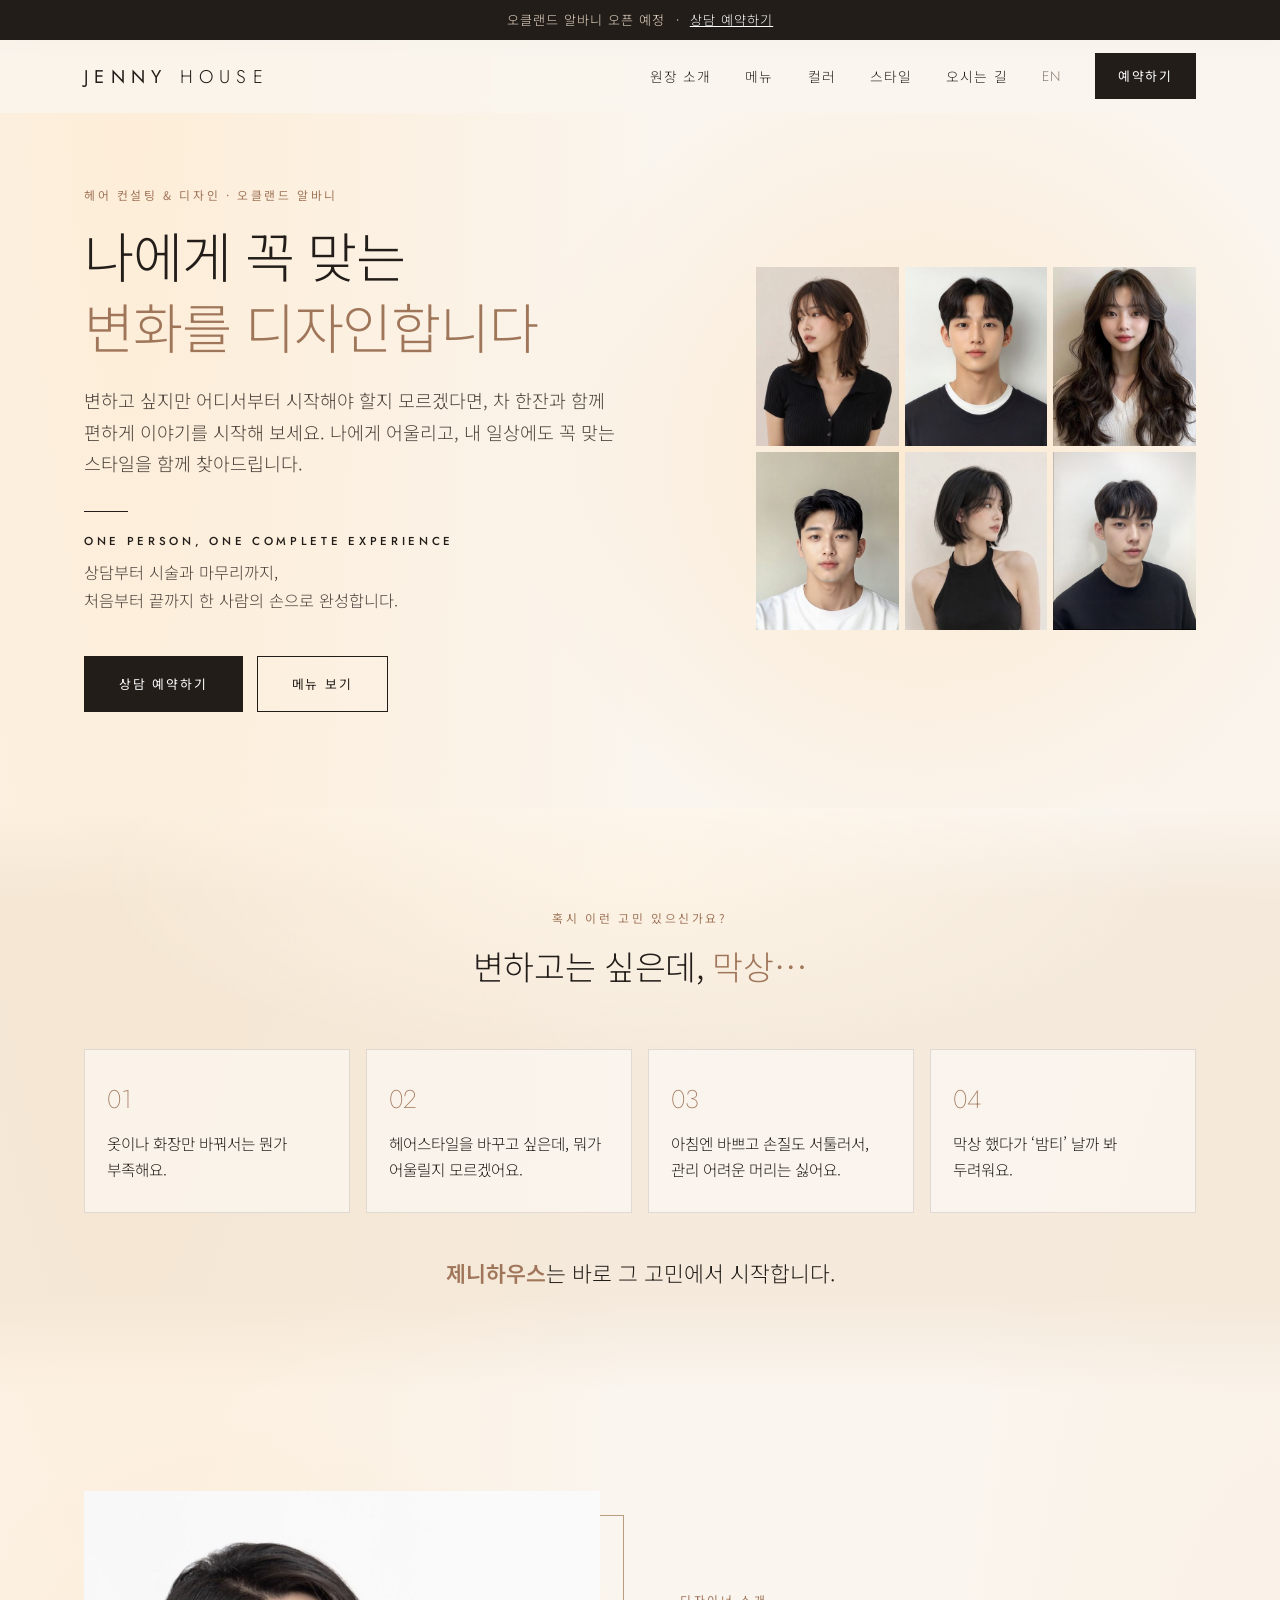
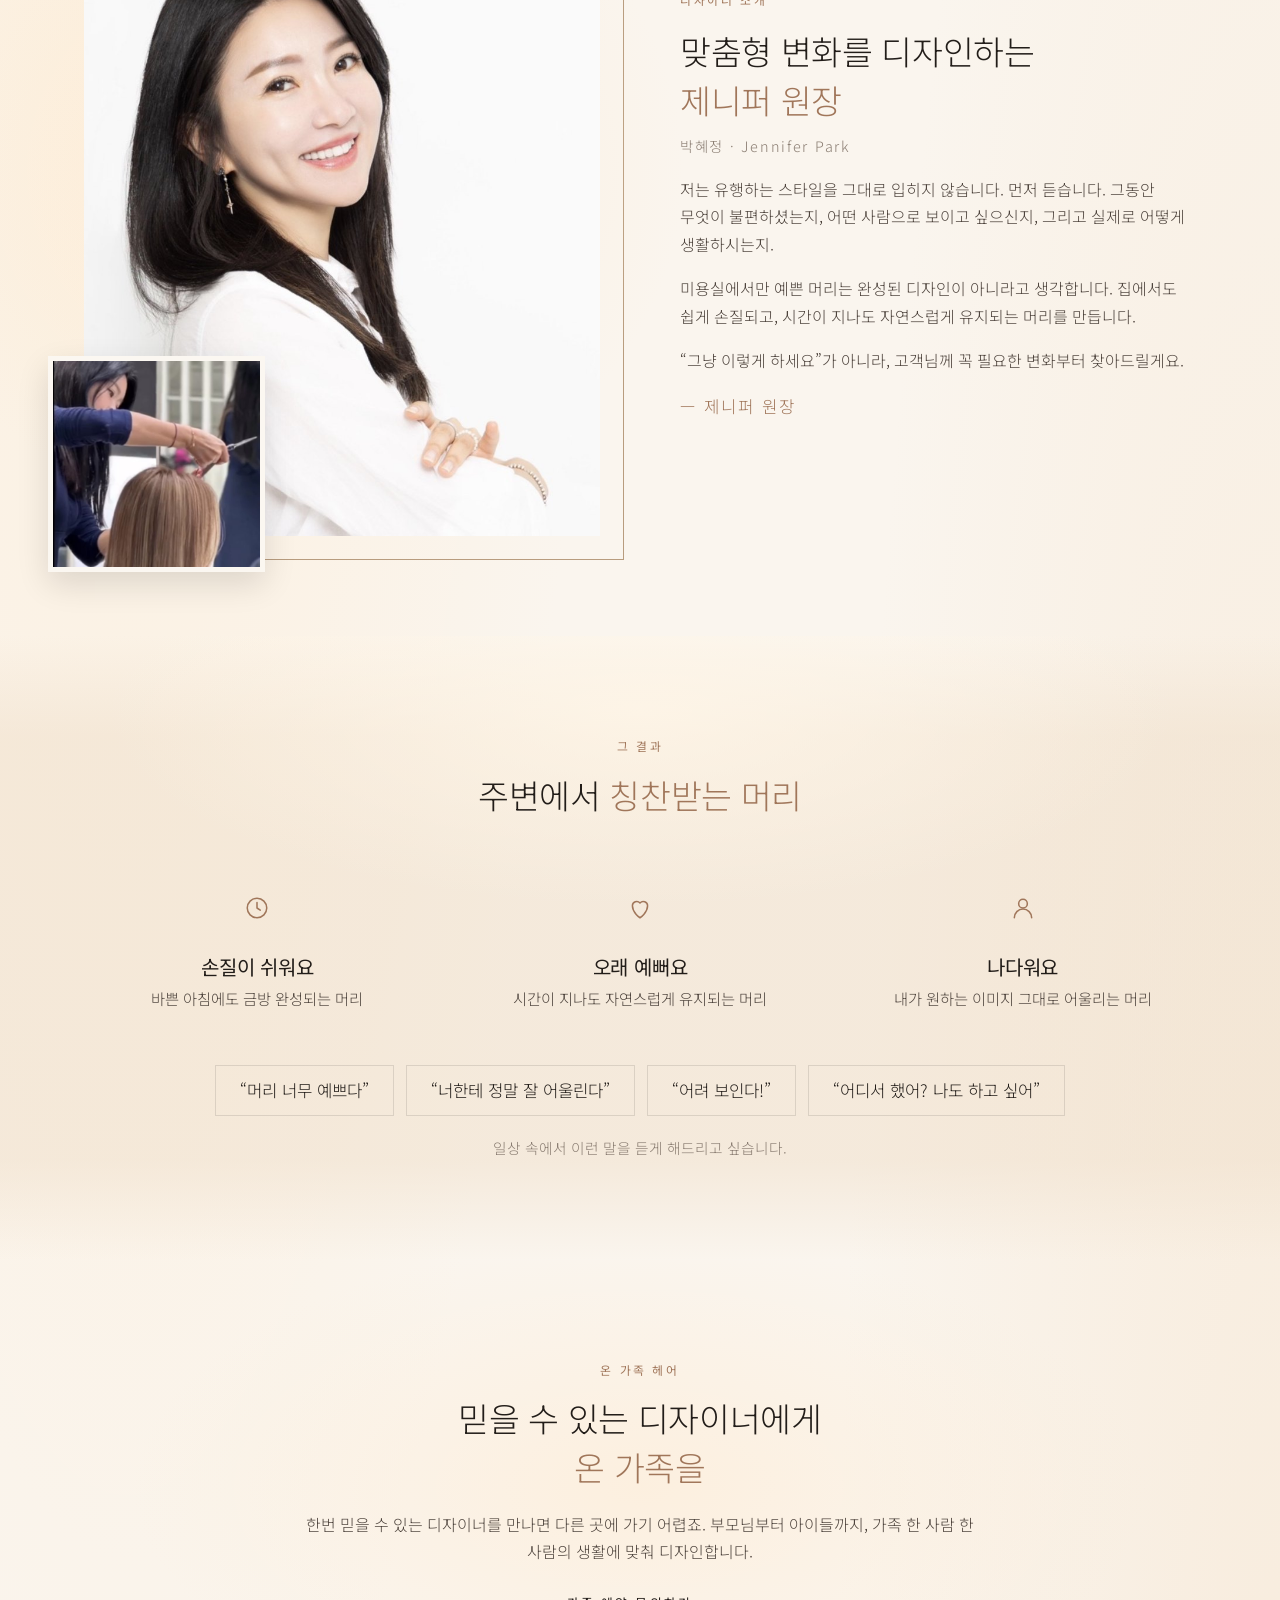
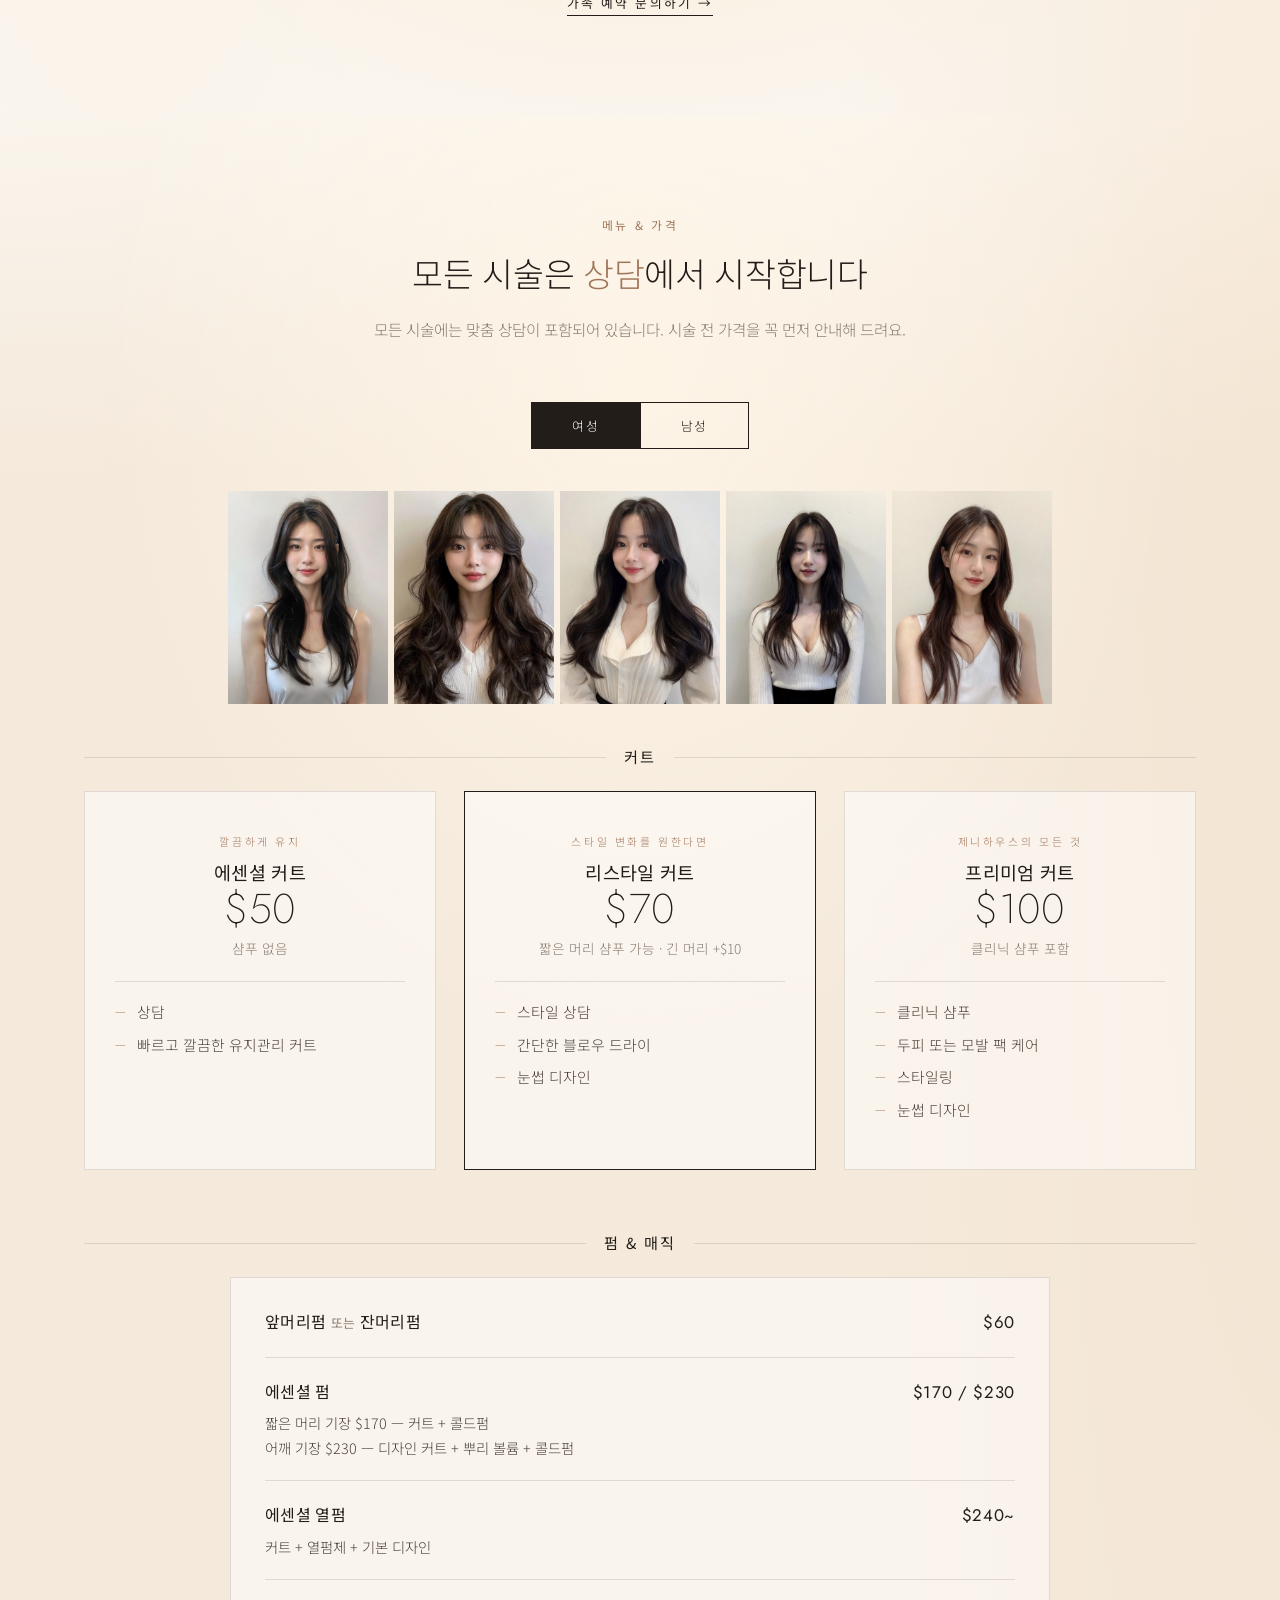
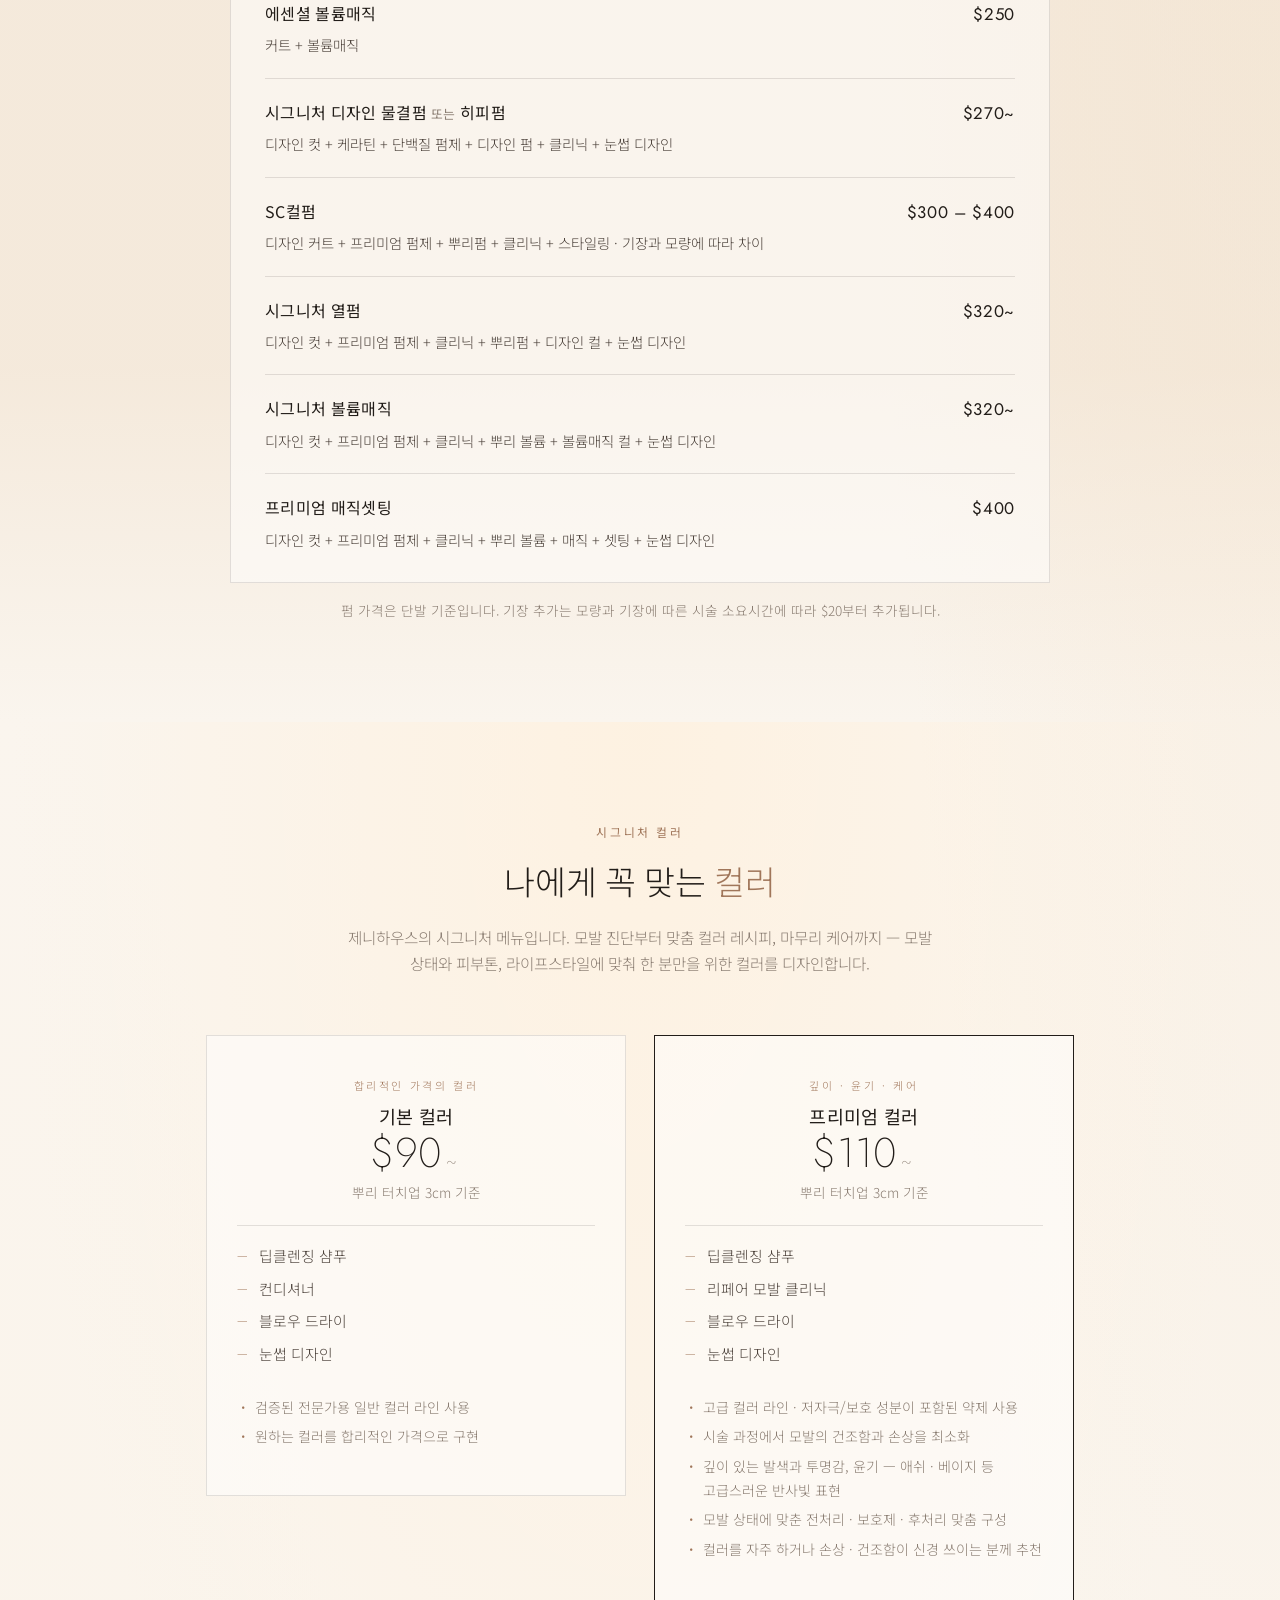
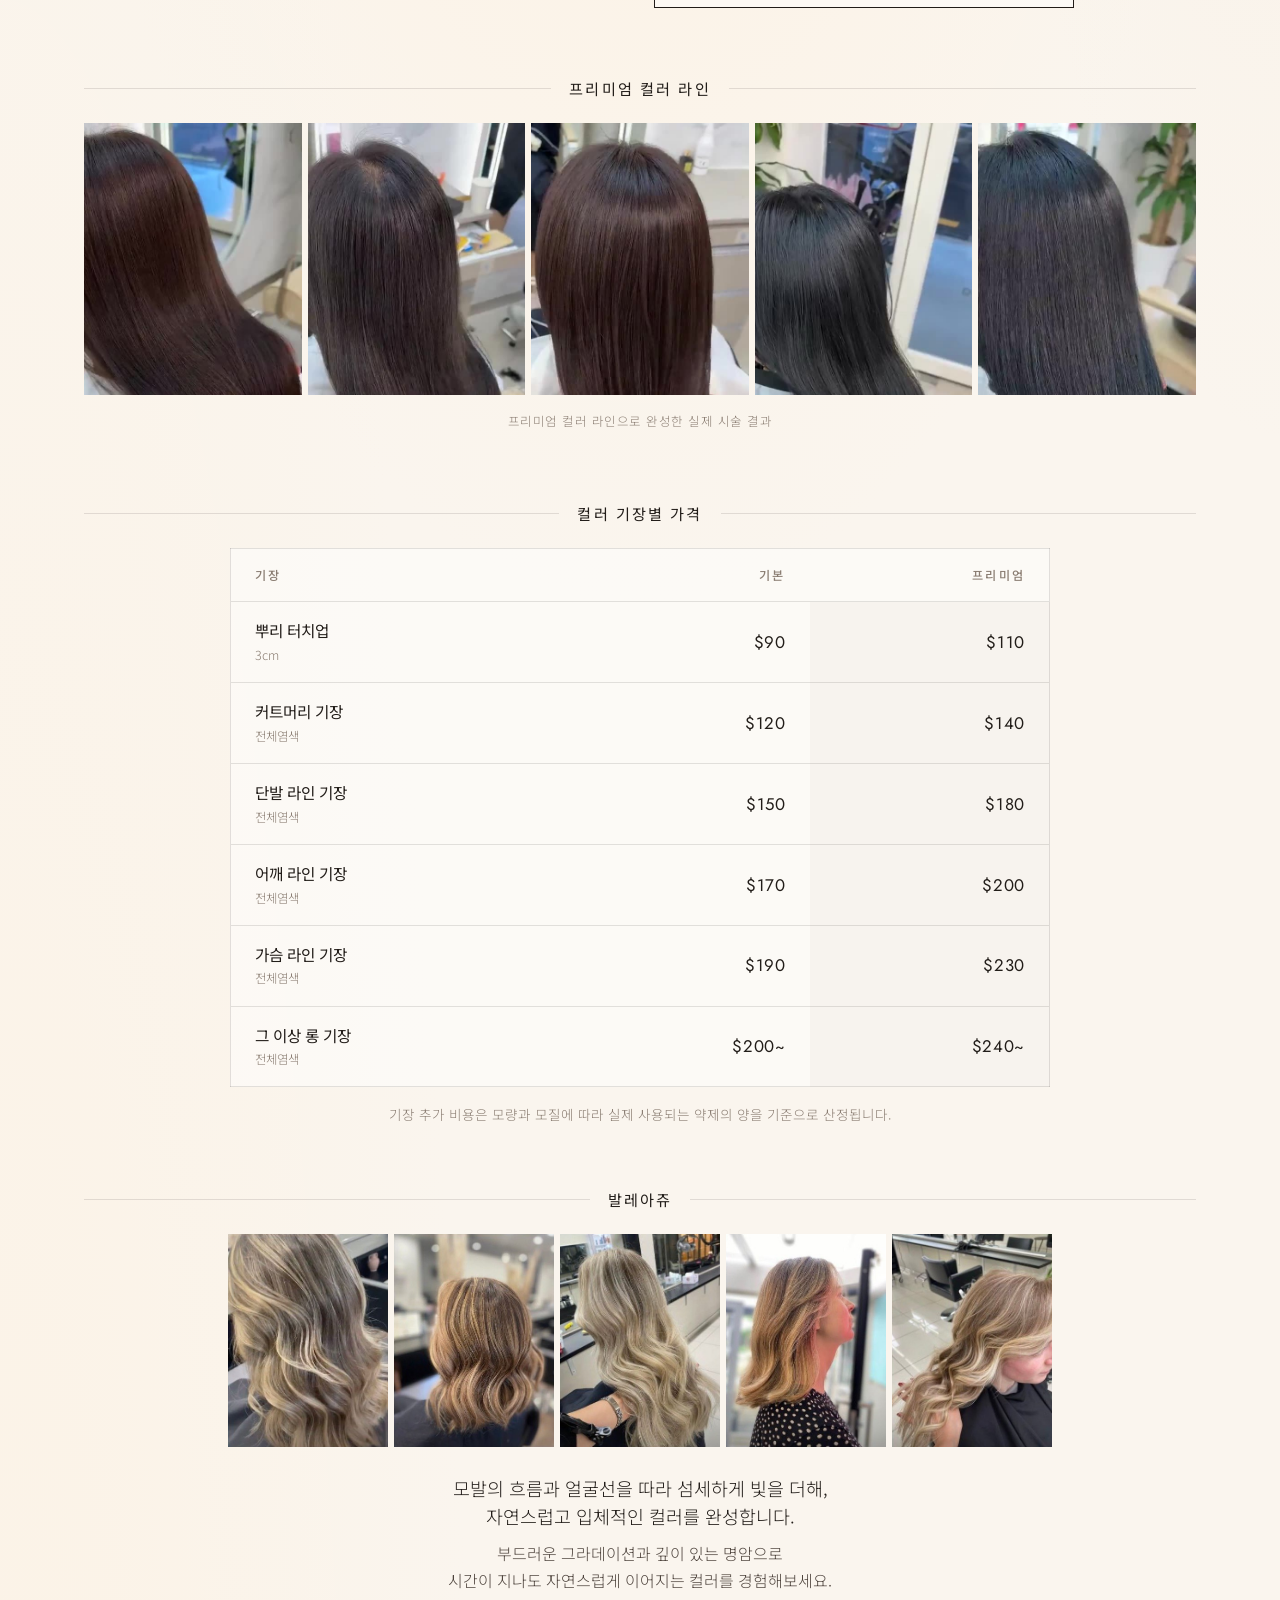
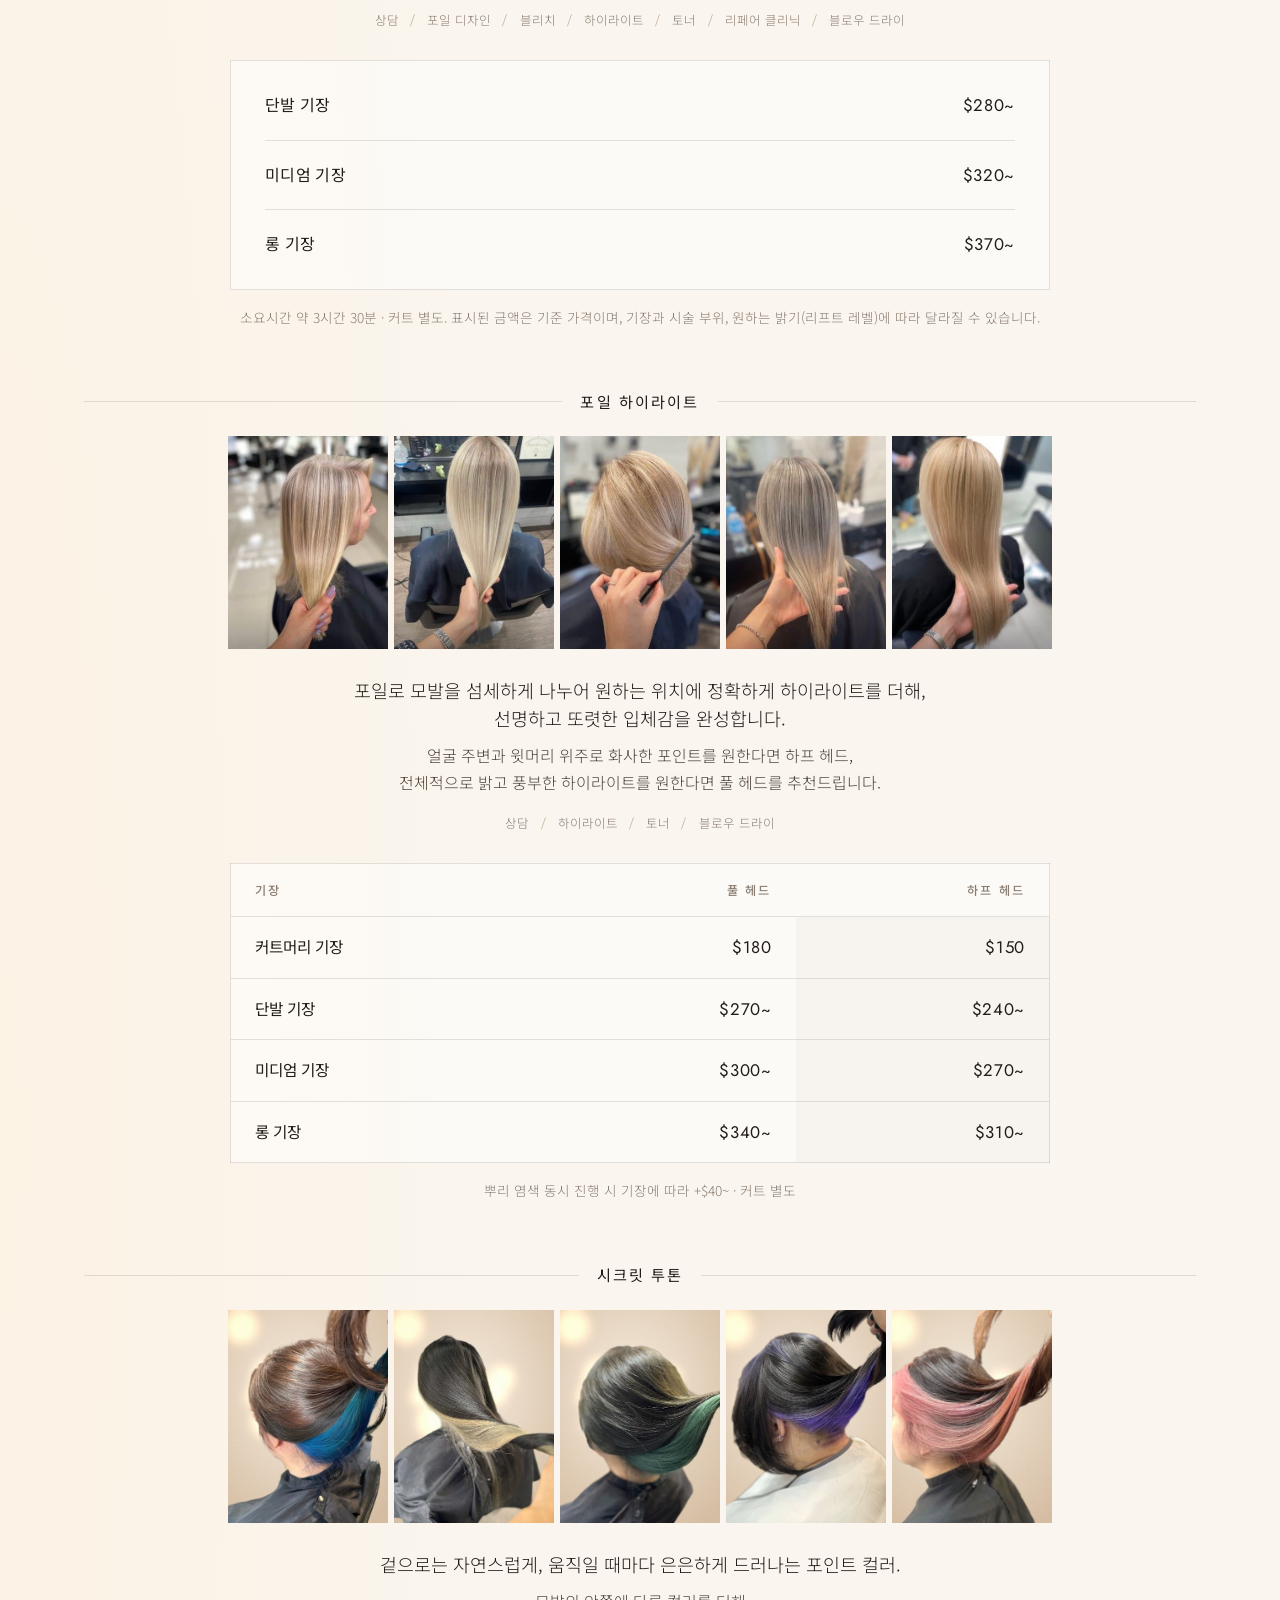
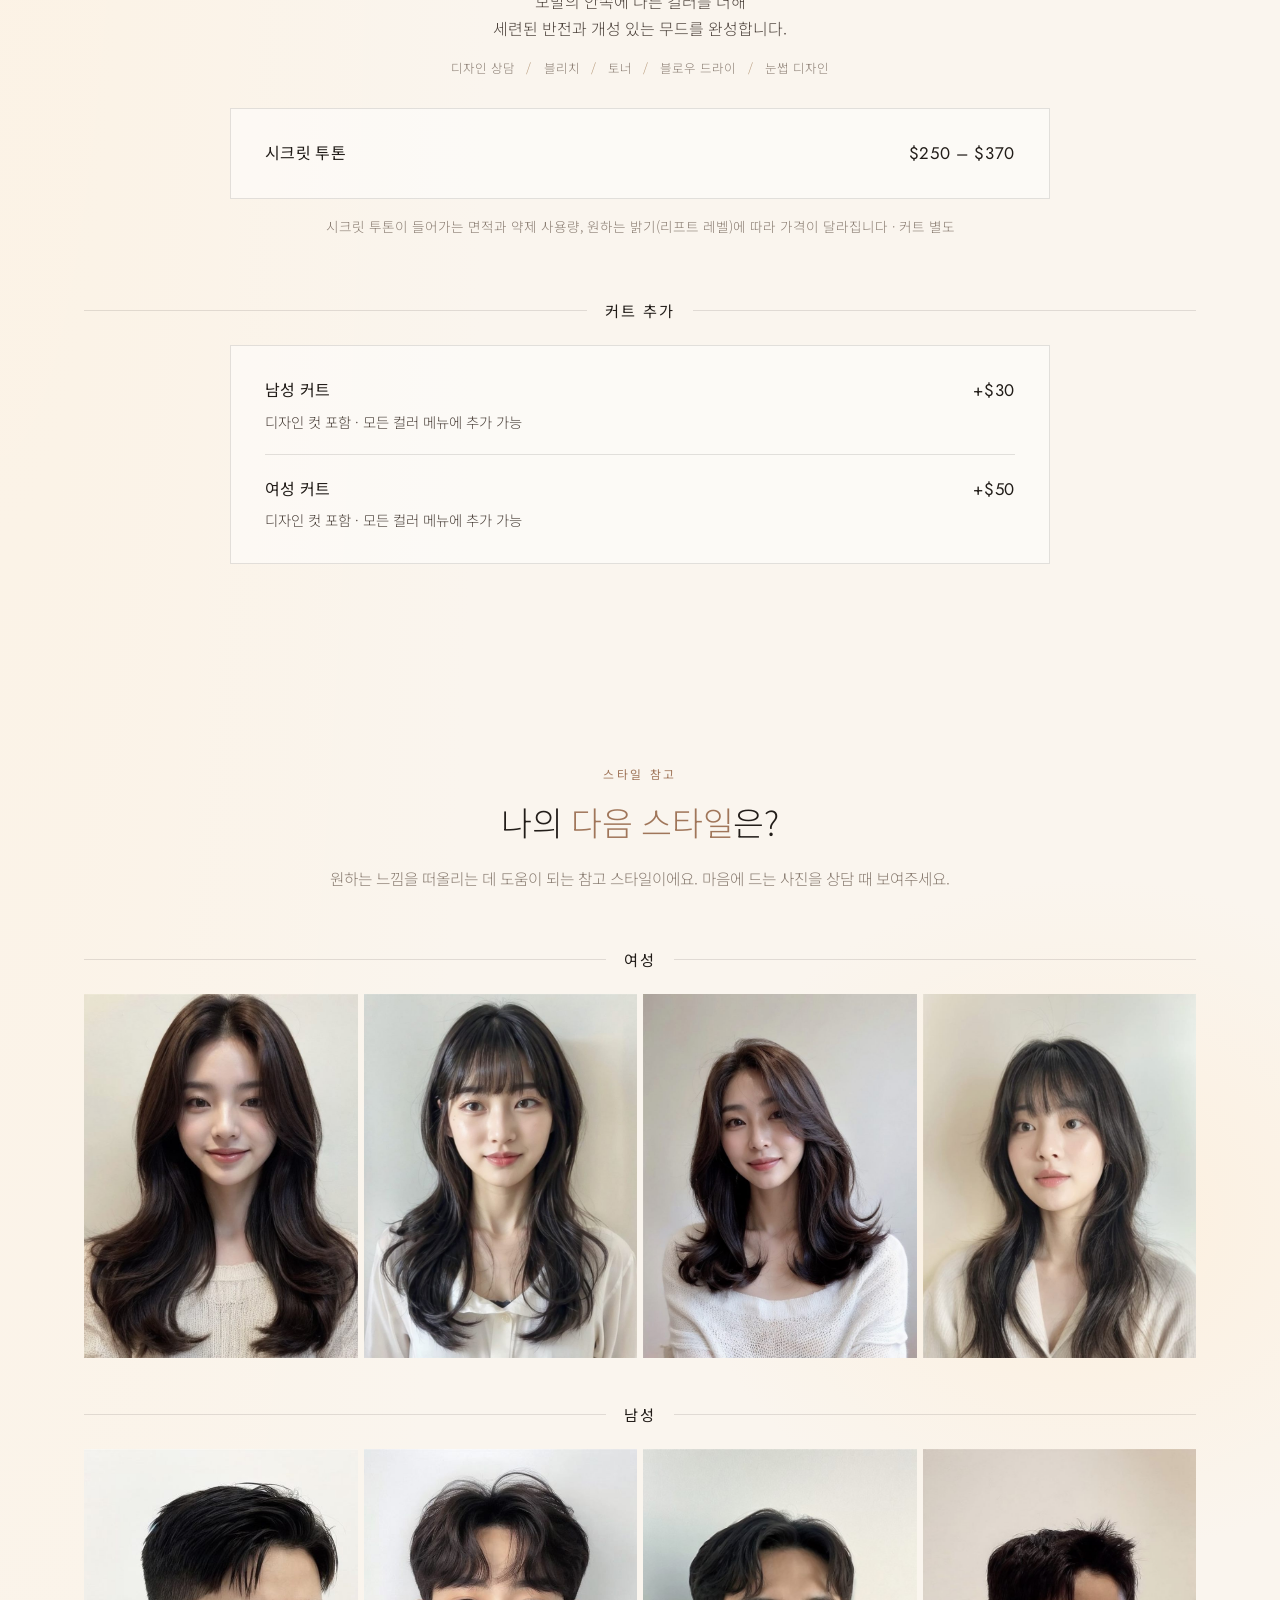
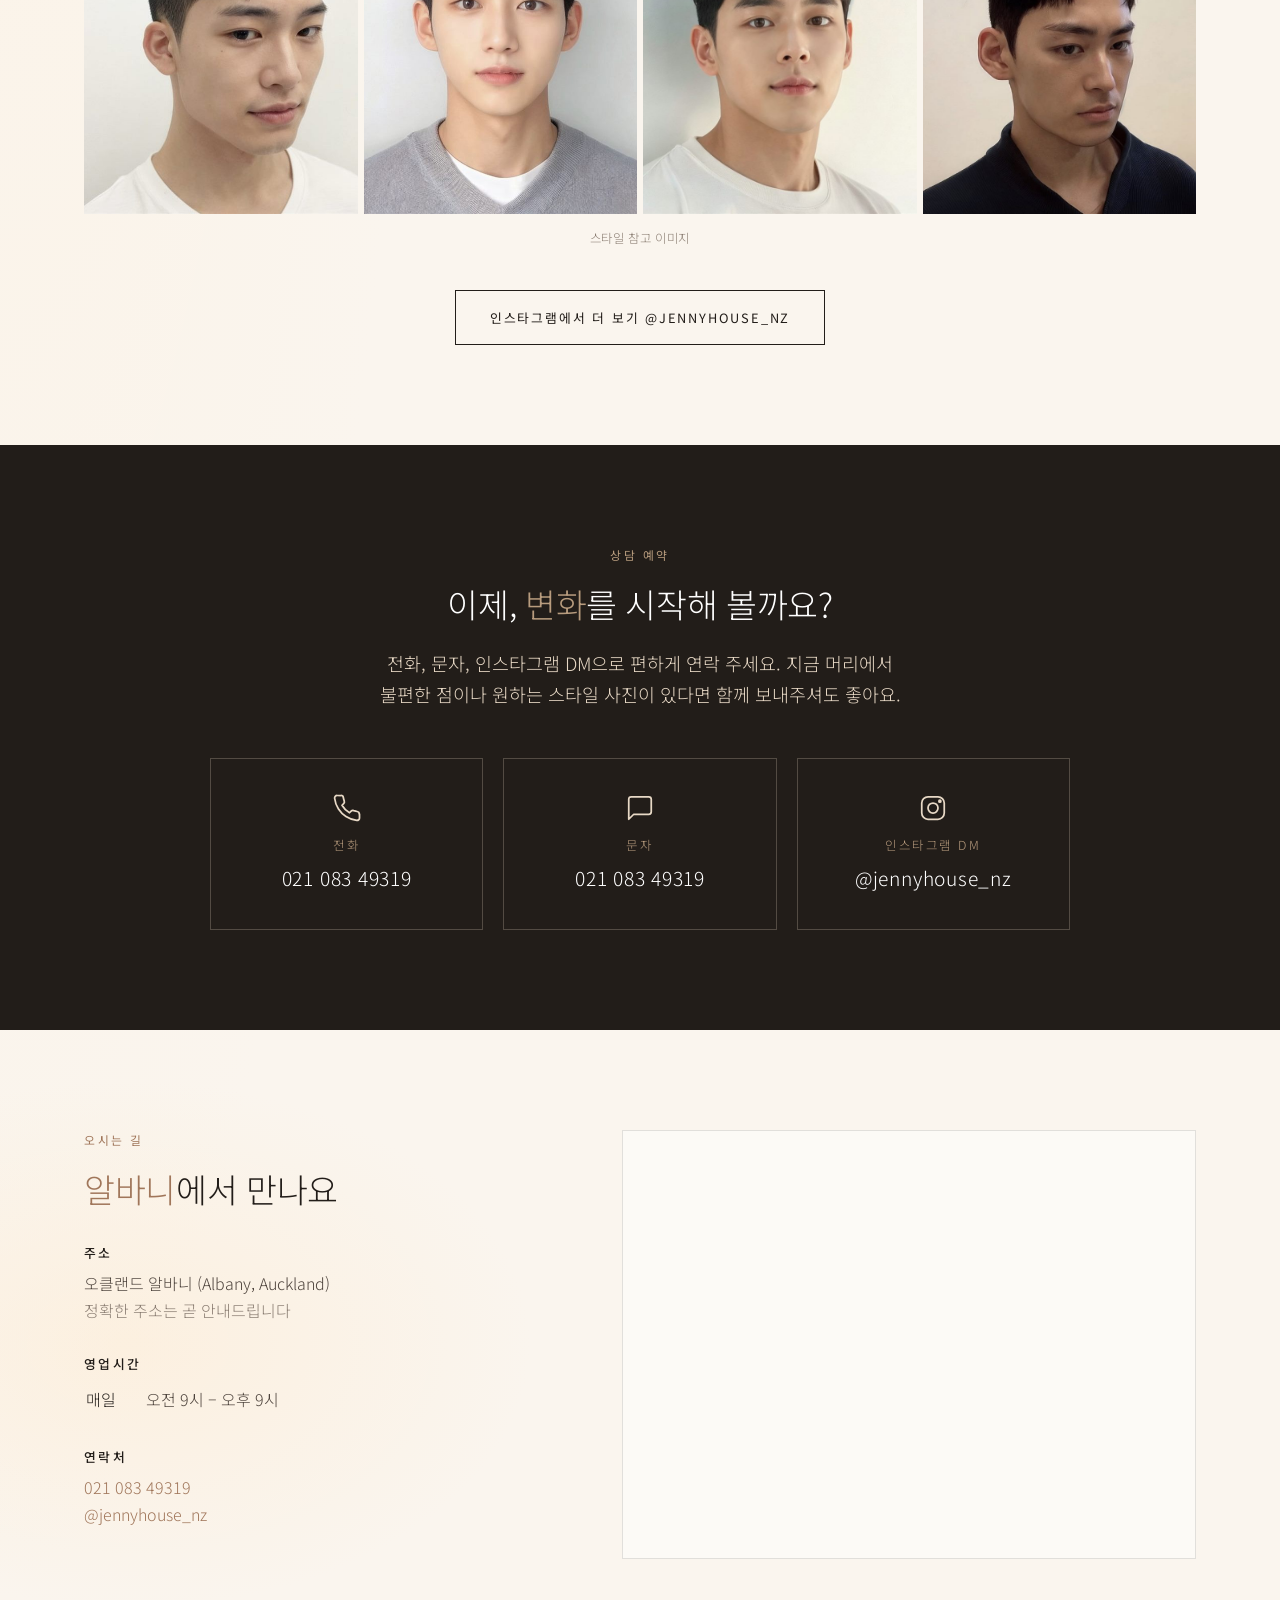
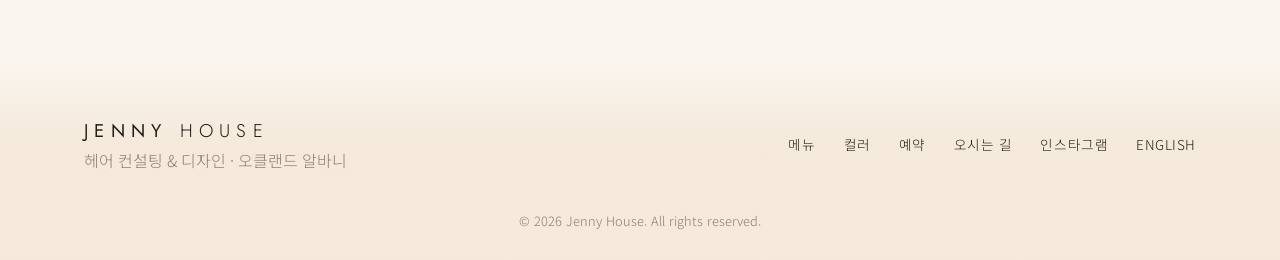
==== ko/index.html @ f88b43f7 "Modern editorial redesign and premium colour line videos - Clean sans-serif type throughout (Jost / " ====
<!DOCTYPE html>
<html lang="ko">
<head>
  <meta charset="UTF-8">
  <meta name="viewport" content="width=device-width, initial-scale=1.0">
  <title>제니하우스 Jenny House | 오클랜드 알바니 헤어 컨설팅 &amp; 디자인</title>
  <meta name="description" content="오클랜드 알바니 제니하우스 — 맞춤형 변화를 디자인하는 제니퍼 원장. 변하고 싶지만 무엇이 어울릴지 모르겠다면, 차 한잔과 함께 상담을 시작해 보세요.">
  <meta property="og:title" content="제니하우스 | 나에게 꼭 맞는 변화를 디자인합니다">
  <meta property="og:description" content="오클랜드 알바니 헤어 컨설팅 & 디자인, 제니퍼 원장">
  <link rel="preconnect" href="https://fonts.googleapis.com">
  <link rel="preconnect" href="https://fonts.gstatic.com" crossorigin>
  <link href="https://fonts.googleapis.com/css2?family=Jost:wght@200;300;400;500&family=Noto+Sans+KR:wght@300;400;500&display=swap" rel="stylesheet">
  <link rel="stylesheet" href="../style.css">
  <link rel="icon" href="data:image/svg+xml,<svg xmlns='http://www.w3.org/2000/svg' viewBox='0 0 100 100'><circle cx='50' cy='50' r='48' fill='%23a67b5b'/><text x='50' y='66' font-size='48' text-anchor='middle' fill='%23fff' font-family='serif'>J</text></svg>">
</head>
<body>

  <!-- 상단 공지 배너 -->
  <div class="announce">
    오클랜드 알바니 오픈 예정 &nbsp;·&nbsp; <a href="#book">상담 예약하기</a>
  </div>

  <!-- 상단 메뉴 -->
  <header class="nav" id="nav">
    <div class="container nav-inner">
      <a href="#top" class="logo">Jenny <span>House</span></a>
      <nav class="menu" id="menu">
        <a href="#jennifer">원장 소개</a>
        <a href="#menu-list">메뉴</a>
        <a href="#color">컬러</a>
        <a href="#gallery">스타일</a>
        <a href="#visit">오시는 길</a>
        <a href="../" class="lang-switch" lang="en">EN</a>
        <a href="#book" class="btn btn-small">예약하기</a>
      </nav>
      <button class="burger" id="burger" aria-label="메뉴 열기"><span></span><span></span><span></span></button>
    </div>
  </header>

  <!-- 메인 화면 -->
  <section class="hero" id="top">
    <div class="container hero-inner">
      <div class="hero-content">
        <p class="eyebrow">헤어 컨설팅 &amp; 디자인 · 오클랜드 알바니</p>
        <h1>나에게 꼭 맞는<br><em>변화를 디자인합니다</em></h1>
        <p class="lead">변하고 싶지만 어디서부터 시작해야 할지 모르겠다면, 차 한잔과 함께 편하게 이야기를 시작해 보세요. 나에게 어울리고, 내 일상에도 꼭 맞는 스타일을 함께 찾아드립니다.</p>
        <div class="hero-promise">
          <p class="hero-promise-title" lang="en">One Person, One Complete Experience</p>
          <p>상담부터 시술과 마무리까지, <br>처음부터 끝까지 한 사람의 손으로 완성합니다.</p>
        </div>
        <div class="hero-actions">
          <a href="#book" class="btn">상담 예약하기</a>
          <a href="#menu-list" class="btn btn-ghost">메뉴 보기</a>
        </div>
      </div>
      <div class="hero-photos">
        <img src="../images/hero-1.jpg" alt="레이어드 중단발">
        <img src="../images/hero-2.jpg" alt="앞머리를 내린 남성 가르마 스타일">
        <img src="../images/hero-3.jpg" alt="시스루뱅 롱 웨이브">
        <img src="../images/hero-4.jpg" alt="쉼표머리 남성 스타일">
        <img src="../images/hero-5.jpg" alt="얼굴선을 살린 단발">
        <img src="../images/hero-6.jpg" alt="남성 댄디컷">
      </div>
    </div>
  </section>

  <!-- 고민 -->
  <section class="pains">
    <div class="container">
      <div class="section-head">
        <p class="eyebrow">혹시 이런 고민 있으신가요?</p>
        <h2>변하고는 싶은데, <em>막상…</em></h2>
      </div>
      <div class="pain-grid">
        <div class="pain reveal"><span class="num">01</span><p>옷이나 화장만 바꿔서는 뭔가 부족해요.</p></div>
        <div class="pain reveal"><span class="num">02</span><p>헤어스타일을 바꾸고 싶은데, 뭐가 어울릴지 모르겠어요.</p></div>
        <div class="pain reveal"><span class="num">03</span><p>아침엔 바쁘고 손질도 서툴러서, 관리 어려운 머리는 싫어요.</p></div>
        <div class="pain reveal"><span class="num">04</span><p>막상 했다가 ‘밤티’ 날까 봐 두려워요.</p></div>
      </div>
      <p class="pain-close reveal"><strong>제니하우스</strong>는 바로 그 고민에서 시작합니다.</p>
    </div>
  </section>

  <!-- 원장 소개 -->
  <section class="about" id="jennifer">
    <div class="container about-grid">
      <div class="about-img reveal">
        <img src="../images/jennifer-profile.jpg" alt="미소 짓는 제니퍼 원장" loading="lazy">
        <img class="about-inset" src="../images/jennifer-cutting.jpg" alt="고객의 머리를 커트하는 제니퍼 원장" loading="lazy">
      </div>
      <div class="about-text reveal">
        <p class="eyebrow">디자이너 소개</p>
        <h2>맞춤형 변화를 디자인하는<br><em>제니퍼 원장</em></h2>
        <p class="name-sub">박혜정 · Jennifer Park</p>
        <p>저는 유행하는 스타일을 그대로 입히지 않습니다. 먼저 듣습니다. 그동안 무엇이 불편하셨는지, 어떤 사람으로 보이고 싶으신지, 그리고 실제로 어떻게 생활하시는지.</p>
        <p>미용실에서만 예쁜 머리는 완성된 디자인이 아니라고 생각합니다. 집에서도 쉽게 손질되고, 시간이 지나도 자연스럽게 유지되는 머리를 만듭니다.</p>
        <p>“그냥 이렇게 하세요”가 아니라, 고객님께 꼭 필요한 변화부터 찾아드릴게요.</p>
        <p class="signature">— 제니퍼 원장</p>
      </div>
    </div>
  </section>

  <!-- 결과: 칭찬받는 머리 -->
  <section class="result">
    <div class="container">
      <div class="section-head">
        <p class="eyebrow">그 결과</p>
        <h2>주변에서 <em>칭찬받는 머리</em></h2>
      </div>
      <div class="pillars">
        <div class="pillar reveal">
          <div class="icon"><svg viewBox="0 0 24 24"><circle cx="12" cy="12" r="9"/><path d="M12 7v5l3 2"/></svg></div>
          <h3>손질이 쉬워요</h3>
          <p>바쁜 아침에도 금방 완성되는 머리</p>
        </div>
        <div class="pillar reveal">
          <div class="icon"><svg viewBox="0 0 24 24"><path d="M12 21s-7-4.5-7-11a4 4 0 0 1 7-2.6A4 4 0 0 1 19 10c0 6.5-7 11-7 11z"/></svg></div>
          <h3>오래 예뻐요</h3>
          <p>시간이 지나도 자연스럽게 유지되는 머리</p>
        </div>
        <div class="pillar reveal">
          <div class="icon"><svg viewBox="0 0 24 24"><circle cx="12" cy="8" r="4"/><path d="M4 21c0-4.4 3.6-8 8-8s8 3.6 8 8"/></svg></div>
          <h3>나다워요</h3>
          <p>내가 원하는 이미지 그대로 어울리는 머리</p>
        </div>
      </div>
      <div class="quotes reveal">
        <span>“머리 너무 예쁘다”</span>
        <span>“너한테 정말 잘 어울린다”</span>
        <span>“어려 보인다!”</span>
        <span>“어디서 했어? 나도 하고 싶어”</span>
      </div>
      <p class="quotes-caption">일상 속에서 이런 말을 듣게 해드리고 싶습니다.</p>
    </div>
  </section>

  <!-- 온 가족 -->
  <section class="family">
    <div class="container family-inner reveal">
      <p class="eyebrow">온 가족 헤어</p>
      <h2>믿을 수 있는 디자이너에게<br><em>온 가족을</em></h2>
      <p>한번 믿을 수 있는 디자이너를 만나면 다른 곳에 가기 어렵죠. 부모님부터 아이들까지, 가족 한 사람 한 사람의 생활에 맞춰 디자인합니다.</p>
      <a href="#book" class="link-arrow">가족 예약 문의하기 →</a>
    </div>
  </section>

  <!-- 메뉴 -->
  <section class="services" id="menu-list">
    <div class="container">
      <div class="section-head">
        <p class="eyebrow">메뉴 &amp; 가격</p>
        <h2>모든 시술은 <em>상담</em>에서 시작합니다</h2>
        <p class="section-sub">모든 시술에는 맞춤 상담이 포함되어 있습니다. 시술 전 가격을 꼭 먼저 안내해 드려요.</p>
      </div>

      <div class="tabs" role="tablist">
        <button class="tab active" role="tab" aria-selected="true" data-tab="women">여성</button>
        <button class="tab" role="tab" aria-selected="false" data-tab="men">남성</button>
      </div>

      <!-- 여성 메뉴 -->
      <div class="tab-panel active" id="panel-women" role="tabpanel">
        <div class="menu-photos">
          <img src="../images/menu-women-1.jpg" alt="얼굴선을 살린 긴 레이어드 스트레이트" loading="lazy">
          <img src="../images/menu-women-2.jpg" alt="시스루뱅 롱 웨이브" loading="lazy">
          <img src="../images/menu-women-3.jpg" alt="얼굴선을 감싸는 롱 C컬" loading="lazy">
          <img src="../images/menu-women-4.jpg" alt="앞머리가 있는 롱 허쉬컷" loading="lazy">
          <img src="../images/menu-women-5.jpg" alt="자연스러운 긴 레이어드 컷" loading="lazy">
        </div>
        <h3 class="menu-group">커트</h3>
        <div class="price-cards three">
          <div class="price-card">
            <p class="card-tag">깔끔하게 유지</p>
            <h3>에센셜 커트</h3>
            <p class="price">$50</p>
            <p class="meta">샴푸 없음</p>
            <ul class="includes">
              <li>상담</li>
              <li>빠르고 깔끔한 유지관리 커트</li>
            </ul>
          </div>
          <div class="price-card featured">
            <p class="card-tag">스타일 변화를 원한다면</p>
            <h3>리스타일 커트</h3>
            <p class="price">$70</p>
            <p class="meta">짧은 머리 샴푸 가능 · 긴 머리 +$10</p>
            <ul class="includes">
              <li>스타일 상담</li>
              <li>간단한 블로우 드라이</li>
              <li>눈썹 디자인</li>
            </ul>
          </div>
          <div class="price-card">
            <p class="card-tag">제니하우스의 모든 것</p>
            <h3>프리미엄 커트</h3>
            <p class="price">$100</p>
            <p class="meta">클리닉 샴푸 포함</p>
            <ul class="includes">
              <li>클리닉 샴푸</li>
              <li>두피 또는 모발 팩 케어</li>
              <li>스타일링</li>
              <li>눈썹 디자인</li>
            </ul>
          </div>
        </div>

        <h3 class="menu-group">펌 &amp; 매직</h3>
        <ul class="menu-list">
          <li>
            <div class="ml-head"><span class="ml-name">앞머리펌 <small>또는</small> 잔머리펌</span><span class="ml-price">$60</span></div>
          </li>
          <li>
            <div class="ml-head"><span class="ml-name">에센셜 펌</span><span class="ml-price">$170 / $230</span></div>
            <p class="ml-desc">짧은 머리 기장 $170 — 커트 + 콜드펌<br>어깨 기장 $230 — 디자인 커트 + 뿌리 볼륨 + 콜드펌</p>
          </li>
          <li>
            <div class="ml-head"><span class="ml-name">에센셜 열펌</span><span class="ml-price">$240~</span></div>
            <p class="ml-desc">커트 + 열펌제 + 기본 디자인</p>
          </li>
          <li>
            <div class="ml-head"><span class="ml-name">에센셜 볼륨매직</span><span class="ml-price">$250</span></div>
            <p class="ml-desc">커트 + 볼륨매직</p>
          </li>
          <li>
            <div class="ml-head"><span class="ml-name">시그니처 디자인 물결펌 <small>또는</small> 히피펌</span><span class="ml-price">$270~</span></div>
            <p class="ml-desc">디자인 컷 + 케라틴 + 단백질 펌제 + 디자인 펌 + 클리닉 + 눈썹 디자인</p>
          </li>
          <li>
            <div class="ml-head"><span class="ml-name">SC컬펌</span><span class="ml-price">$300 – $400</span></div>
            <p class="ml-desc">디자인 커트 + 프리미엄 펌제 + 뿌리펌 + 클리닉 + 스타일링 · 기장과 모량에 따라 차이</p>
          </li>
          <li>
            <div class="ml-head"><span class="ml-name">시그니처 열펌</span><span class="ml-price">$320~</span></div>
            <p class="ml-desc">디자인 컷 + 프리미엄 펌제 + 클리닉 + 뿌리펌 + 디자인 컬 + 눈썹 디자인</p>
          </li>
          <li>
            <div class="ml-head"><span class="ml-name">시그니처 볼륨매직</span><span class="ml-price">$320~</span></div>
            <p class="ml-desc">디자인 컷 + 프리미엄 펌제 + 클리닉 + 뿌리 볼륨 + 볼륨매직 컬 + 눈썹 디자인</p>
          </li>
          <li>
            <div class="ml-head"><span class="ml-name">프리미엄 매직셋팅</span><span class="ml-price">$400</span></div>
            <p class="ml-desc">디자인 컷 + 프리미엄 펌제 + 클리닉 + 뿌리 볼륨 + 매직 + 셋팅 + 눈썹 디자인</p>
          </li>
        </ul>
        <p class="menu-note">펌 가격은 단발 기준입니다. 기장 추가는 모량과 기장에 따른 시술 소요시간에 따라 $20부터 추가됩니다.</p>
      </div>

      <!-- 남성 메뉴 -->
      <div class="tab-panel" id="panel-men" role="tabpanel" hidden>
        <div class="menu-photos">
          <img src="../images/menu-men-1.jpg" alt="앞머리를 내린 남성 댄디컷" loading="lazy">
          <img src="../images/menu-men-2.jpg" alt="짧게 정리한 남성 투블럭 크롭" loading="lazy">
          <img src="../images/menu-men-3.jpg" alt="가르마를 살린 남성 쉼표머리" loading="lazy">
          <img src="../images/menu-men-4.jpg" alt="자연스러운 남성 가르마펌" loading="lazy">
          <img src="../images/menu-men-5.jpg" alt="볼륨을 살린 남성 포마드 스타일" loading="lazy">
        </div>
        <h3 class="menu-group">커트</h3>
        <div class="price-cards three">
          <div class="price-card">
            <p class="card-tag">빠르고 깔끔하게</p>
            <h3>에센셜 커트</h3>
            <p class="price">$40</p>
            <p class="meta">20분 · 샴푸 없음</p>
            <ul class="includes">
              <li>간단한 상담</li>
              <li>기존 스타일 유지 및 길이 정리</li>
              <li>빠르고 깔끔한 유지관리 커트</li>
            </ul>
          </div>
          <div class="price-card featured">
            <p class="card-tag">나에게 맞춘 디자인</p>
            <h3>시그니처 디자인 커트</h3>
            <p class="price">$50</p>
            <p class="meta">30분 · 샴푸 포함</p>
            <ul class="includes">
              <li>스타일 상담</li>
              <li>얼굴형·모질에 맞춘 디자인</li>
              <li>커트 후 샴푸</li>
              <li>눈썹 디자인</li>
              <li>기존 스타일 유지부터 가벼운 스타일 변화까지</li>
            </ul>
          </div>
          <div class="price-card">
            <p class="card-tag">풀 서비스</p>
            <h3>프리미엄 커트</h3>
            <p class="price">$85</p>
            <p class="meta">60분 · 풀 서비스</p>
            <ul class="includes">
              <li>디테일한 스타일 상담</li>
              <li>샴푸 · 맞춤 디자인 커트</li>
              <li>두피 케어 — 스케일링 팩 + 마사지 + 토닉</li>
              <li>스타일링 · 눈썹 디자인</li>
              <li>홈케어 및 손질 방법 안내</li>
            </ul>
          </div>
        </div>

        <h3 class="menu-group">펌 &amp; 다운펌</h3>
        <ul class="menu-list">
          <li>
            <div class="ml-head"><span class="ml-name">사이드 다운펌 + 커트</span><span class="ml-price">$80</span></div>
            <p class="ml-desc">50분 · 사이드 볼륨과 뜨는 부분을 자연스럽게 눌러 깔끔하게 정돈합니다. 옆머리가 유난히 뜨시는 분께 추천.</p>
          </li>
          <li>
            <div class="ml-head"><span class="ml-name">사이드 &amp; 백 다운펌 + 커트</span><span class="ml-price">$100</span></div>
            <p class="ml-desc">60분 · 사이드와 백의 뜨는 부분을 함께 정리해 더욱 깔끔한 실루엣을 만듭니다. 전체적으로 모발이 많이 뜨시는 분께 추천.</p>
            <span class="badge">아침마다 샴푸하고 드라이 3분 컷!</span>
          </li>
          <li>
            <div class="ml-head"><span class="ml-name">시그니처 스타일 커트 + 다운펌</span><span class="ml-price">$120</span></div>
            <p class="ml-desc">75분 · 스타일에 맞는 디자인 커트와 다운펌으로 전체 실루엣을 완성합니다. 모발이 두껍고 전체적으로 많이 뜨시는 분께 추천.</p>
            <span class="badge">아침마다 샴푸하고 드라이 3분 컷!</span>
          </li>
          <li>
            <div class="ml-head"><span class="ml-name">리프펌</span><span class="ml-price">$140</span></div>
            <p class="ml-desc">100분 · 뿌리 볼륨은 살리고 뜨는 부분은 자연스럽게 눕혀, 자연스러운 흐름과 가벼운 볼륨을 만듭니다.</p>
          </li>
          <li>
            <div class="ml-head"><span class="ml-name">디자인펌</span><span class="ml-price">$140</span></div>
            <p class="ml-desc">120분 · 얼굴형과 모질, 원하는 이미지에 맞춰 컬과 자연스러운 볼륨을 디자인하는 맞춤 펌.</p>
          </li>
          <li>
            <div class="ml-head"><span class="ml-name">히피펌</span><span class="ml-price">$160</span></div>
            <p class="ml-desc">120분 · 풍성한 컬과 자유로운 텍스처를 살린 히피펌.</p>
          </li>
          <li>
            <div class="ml-head"><span class="ml-name">볼륨매직</span><span class="ml-price">$200</span></div>
            <p class="ml-desc">부스스함과 곱슬을 자연스럽게 정돈하면서 볼륨과 부드러운 흐름, 윤기를 살려 매일 손질하기 편한 스타일로 완성합니다. 커트 추가 시 +$40.</p>
          </li>
        </ul>
      </div>
    </div>
  </section>

  <!-- 시그니처 컬러 메뉴 -->
  <section class="color" id="color">
    <div class="container">
      <div class="section-head">
        <p class="eyebrow">시그니처 컬러</p>
        <h2>나에게 꼭 맞는 <em>컬러</em></h2>
        <p class="section-sub">제니하우스의 시그니처 메뉴입니다. 모발 진단부터 맞춤 컬러 레시피, 마무리 케어까지 — 모발 상태와 피부톤, 라이프스타일에 맞춰 한 분만을 위한 컬러를 디자인합니다.</p>
      </div>

      <div class="price-cards color-cards">
        <div class="price-card">
          <p class="card-tag">합리적인 가격의 컬러</p>
          <h3>기본 컬러</h3>
          <p class="price">$90<small>~</small></p>
          <p class="meta">뿌리 터치업 3cm 기준</p>
          <ul class="includes">
            <li>딥클렌징 샴푸</li>
            <li>컨디셔너</li>
            <li>블로우 드라이</li>
            <li>눈썹 디자인</li>
          </ul>
          <ul class="color-points">
            <li>검증된 전문가용 일반 컬러 라인 사용</li>
            <li>원하는 컬러를 합리적인 가격으로 구현</li>
          </ul>
        </div>
        <div class="price-card featured">
          <p class="card-tag">깊이 · 윤기 · 케어</p>
          <h3>프리미엄 컬러</h3>
          <p class="price">$110<small>~</small></p>
          <p class="meta">뿌리 터치업 3cm 기준</p>
          <ul class="includes">
            <li>딥클렌징 샴푸</li>
            <li>리페어 모발 클리닉</li>
            <li>블로우 드라이</li>
            <li>눈썹 디자인</li>
          </ul>
          <ul class="color-points">
            <li>고급 컬러 라인 · 저자극/보호 성분이 포함된 약제 사용</li>
            <li>시술 과정에서 모발의 건조함과 손상을 최소화</li>
            <li>깊이 있는 발색과 투명감, 윤기 — 애쉬 · 베이지 등 고급스러운 반사빛 표현</li>
            <li>모발 상태에 맞춘 전처리 · 보호제 · 후처리 맞춤 구성</li>
            <li>컬러를 자주 하거나 손상 · 건조함이 신경 쓰이는 분께 추천</li>
          </ul>
        </div>
      </div>

      <h3 class="menu-group">프리미엄 컬러 라인</h3>
      <div class="video-strip">
        <video src="../videos/premium-1.mp4" poster="../videos/premium-1.jpg" muted loop playsinline preload="none" aria-label="프리미엄 컬러 시술 결과 영상 1"></video>
        <video src="../videos/premium-2.mp4" poster="../videos/premium-2.jpg" muted loop playsinline preload="none" aria-label="프리미엄 컬러 시술 결과 영상 2"></video>
        <video src="../videos/premium-3.mp4" poster="../videos/premium-3.jpg" muted loop playsinline preload="none" aria-label="프리미엄 컬러 시술 결과 영상 3"></video>
        <video src="../videos/premium-4.mp4" poster="../videos/premium-4.jpg" muted loop playsinline preload="none" aria-label="프리미엄 컬러 시술 결과 영상 4"></video>
        <video src="../videos/premium-5.mp4" poster="../videos/premium-5.jpg" muted loop playsinline preload="none" aria-label="프리미엄 컬러 시술 결과 영상 5"></video>
      </div>
      <p class="video-caption">프리미엄 컬러 라인으로 완성한 실제 시술 결과</p>

      <h3 class="menu-group">컬러 기장별 가격</h3>
      <table class="color-table">
        <thead>
          <tr><th scope="col">기장</th><th scope="col">기본</th><th scope="col">프리미엄</th></tr>
        </thead>
        <tbody>
          <tr><th scope="row">뿌리 터치업 <small>3cm</small></th><td>$90</td><td>$110</td></tr>
          <tr><th scope="row">커트머리 기장 <small>전체염색</small></th><td>$120</td><td>$140</td></tr>
          <tr><th scope="row">단발 라인 기장 <small>전체염색</small></th><td>$150</td><td>$180</td></tr>
          <tr><th scope="row">어깨 라인 기장 <small>전체염색</small></th><td>$170</td><td>$200</td></tr>
          <tr><th scope="row">가슴 라인 기장 <small>전체염색</small></th><td>$190</td><td>$230</td></tr>
          <tr><th scope="row">그 이상 롱 기장 <small>전체염색</small></th><td>$200~</td><td>$240~</td></tr>
        </tbody>
      </table>
      <p class="menu-note">기장 추가 비용은 모량과 모질에 따라 실제 사용되는 약제의 양을 기준으로 산정됩니다.</p>

      <h3 class="menu-group">발레아쥬</h3>
      <div class="menu-photos">
        <img src="../images/balayage-1.jpg" alt="웨이브에 더한 애쉬 블론드 발레아쥬" loading="lazy">
        <img src="../images/balayage-2.jpg" alt="웨이브 단발의 카라멜 발레아쥬" loading="lazy">
        <img src="../images/balayage-3.jpg" alt="롱 웨이브 블론드 발레아쥬" loading="lazy">
        <img src="../images/balayage-4.jpg" alt="어깨 기장의 골드 발레아쥬" loading="lazy">
        <img src="../images/balayage-5.jpg" alt="얼굴선을 살린 베이지 발레아쥬" loading="lazy">
      </div>
      <div class="color-intro">
        <p class="color-lead">모발의 흐름과 얼굴선을 따라 섬세하게 빛을 더해,<br>자연스럽고 입체적인 컬러를 완성합니다.</p>
        <p>부드러운 그라데이션과 깊이 있는 명암으로<br>시간이 지나도 자연스럽게 이어지는 컬러를 경험해보세요.</p>
        <ul class="chips">
          <li>상담</li><li>포일 디자인</li><li>블리치</li><li>하이라이트</li><li>토너</li><li>리페어 클리닉</li><li>블로우 드라이</li>
        </ul>
      </div>
      <ul class="menu-list">
        <li>
          <div class="ml-head"><span class="ml-name">단발 기장</span><span class="ml-price">$280~</span></div>
        </li>
        <li>
          <div class="ml-head"><span class="ml-name">미디엄 기장</span><span class="ml-price">$320~</span></div>
        </li>
        <li>
          <div class="ml-head"><span class="ml-name">롱 기장</span><span class="ml-price">$370~</span></div>
        </li>
      </ul>
      <p class="menu-note">소요시간 약 3시간 30분 · 커트 별도. 표시된 금액은 기준 가격이며, 기장과 시술 부위, 원하는 밝기(리프트 레벨)에 따라 달라질 수 있습니다.</p>

      <h3 class="menu-group">포일 하이라이트</h3>
      <div class="menu-photos">
        <img src="../images/foils-1.jpg" alt="얼굴 주변을 밝힌 포일 하이라이트" loading="lazy">
        <img src="../images/foils-2.jpg" alt="롱 기장 플래티넘 풀 헤드 포일" loading="lazy">
        <img src="../images/foils-3.jpg" alt="단발에 더한 섬세한 블론드 포일 하이라이트" loading="lazy">
        <img src="../images/foils-4.jpg" alt="애쉬 블론드 포일 하이라이트" loading="lazy">
        <img src="../images/foils-5.jpg" alt="골드 블론드 풀 헤드 포일" loading="lazy">
      </div>
      <div class="color-intro">
        <p class="color-lead">포일로 모발을 섬세하게 나누어 원하는 위치에 정확하게 하이라이트를 더해,<br>선명하고 또렷한 입체감을 완성합니다.</p>
        <p>얼굴 주변과 윗머리 위주로 화사한 포인트를 원한다면 하프 헤드,<br>전체적으로 밝고 풍부한 하이라이트를 원한다면 풀 헤드를 추천드립니다.</p>
        <ul class="chips">
          <li>상담</li><li>하이라이트</li><li>토너</li><li>블로우 드라이</li>
        </ul>
      </div>
      <table class="color-table">
        <thead>
          <tr><th scope="col">기장</th><th scope="col">풀 헤드</th><th scope="col">하프 헤드</th></tr>
        </thead>
        <tbody>
          <tr><th scope="row">커트머리 기장</th><td>$180</td><td>$150</td></tr>
          <tr><th scope="row">단발 기장</th><td>$270~</td><td>$240~</td></tr>
          <tr><th scope="row">미디엄 기장</th><td>$300~</td><td>$270~</td></tr>
          <tr><th scope="row">롱 기장</th><td>$340~</td><td>$310~</td></tr>
        </tbody>
      </table>
      <p class="menu-note">뿌리 염색 동시 진행 시 기장에 따라 +$40~ · 커트 별도</p>

      <h3 class="menu-group">시크릿 투톤</h3>
      <div class="menu-photos">
        <img src="../images/two-tone-1.jpg" alt="브라운 모발 안쪽의 오션 블루 시크릿 투톤" loading="lazy">
        <img src="../images/two-tone-2.jpg" alt="어두운 모발 안쪽의 애쉬 블론드 시크릿 투톤" loading="lazy">
        <img src="../images/two-tone-3.jpg" alt="에메랄드 그린 시크릿 투톤" loading="lazy">
        <img src="../images/two-tone-4.jpg" alt="단발에 더한 바이올렛 시크릿 투톤" loading="lazy">
        <img src="../images/two-tone-5.jpg" alt="로즈 핑크 시크릿 투톤" loading="lazy">
      </div>
      <div class="color-intro">
        <p class="color-lead">겉으로는 자연스럽게, 움직일 때마다 은은하게 드러나는 포인트 컬러.</p>
        <p>모발의 안쪽에 다른 컬러를 더해<br>세련된 반전과 개성 있는 무드를 완성합니다.</p>
        <ul class="chips">
          <li>디자인 상담</li><li>블리치</li><li>토너</li><li>블로우 드라이</li><li>눈썹 디자인</li>
        </ul>
      </div>
      <ul class="menu-list">
        <li>
          <div class="ml-head"><span class="ml-name">시크릿 투톤</span><span class="ml-price">$250 – $370</span></div>
        </li>
      </ul>
      <p class="menu-note">시크릿 투톤이 들어가는 면적과 약제 사용량, 원하는 밝기(리프트 레벨)에 따라 가격이 달라집니다 · 커트 별도</p>

      <h3 class="menu-group">커트 추가</h3>
      <ul class="menu-list">
        <li>
          <div class="ml-head"><span class="ml-name">남성 커트</span><span class="ml-price">+$30</span></div>
          <p class="ml-desc">디자인 컷 포함 · 모든 컬러 메뉴에 추가 가능</p>
        </li>
        <li>
          <div class="ml-head"><span class="ml-name">여성 커트</span><span class="ml-price">+$50</span></div>
          <p class="ml-desc">디자인 컷 포함 · 모든 컬러 메뉴에 추가 가능</p>
        </li>
      </ul>
    </div>
  </section>

  <!-- 갤러리 -->
  <section class="gallery" id="gallery">
    <div class="container">
      <div class="section-head">
        <p class="eyebrow">스타일 참고</p>
        <h2>나의 <em>다음 스타일</em>은?</h2>
        <p class="section-sub">원하는 느낌을 떠올리는 데 도움이 되는 참고 스타일이에요. 마음에 드는 사진을 상담 때 보여주세요.</p>
      </div>
      <h3 class="menu-group">여성</h3>
      <div class="gallery-grid">
        <img class="reveal" src="../images/womens-style-1.jpg" alt="얼굴선을 감싸는 여성 긴 레이어드 웨이브" loading="lazy">
        <img class="reveal" src="../images/womens-style-2.jpg" alt="시스루뱅 여성 긴 레이어드 컷" loading="lazy">
        <img class="reveal" src="../images/womens-style-3.jpg" alt="사이드뱅 여성 중단발 C컬" loading="lazy">
        <img class="reveal" src="../images/womens-style-4.jpg" alt="앞머리가 있는 여성 긴 레이어드 허쉬컷" loading="lazy">
      </div>
      <h3 class="menu-group">남성</h3>
      <div class="gallery-grid">
        <img class="reveal" src="../images/mens-style-1.jpg" alt="옆을 짧게 정리한 남성 가르마 커트" loading="lazy">
        <img class="reveal" src="../images/mens-style-2.jpg" alt="앞머리를 내린 남성 텍스처 펌" loading="lazy">
        <img class="reveal" src="../images/mens-style-3.jpg" alt="자연스러운 가르마 웨이브 남성 스타일" loading="lazy">
        <img class="reveal" src="../images/mens-style-4.jpg" alt="짧은 텍스처 크롭 남성 커트" loading="lazy">
      </div>
      <p class="gallery-caption">스타일 참고 이미지</p>
      <div class="center">
        <a class="btn btn-ghost" href="https://www.instagram.com/jennyhouse_nz/" target="_blank" rel="noopener">인스타그램에서 더 보기 @jennyhouse_nz</a>
      </div>
    </div>
  </section>

  <!-- 예약 -->
  <section class="book" id="book">
    <div class="container book-inner">
      <p class="eyebrow">상담 예약</p>
      <h2>이제, <em>변화</em>를 시작해 볼까요?</h2>
      <p class="lead">전화, 문자, 인스타그램 DM으로 편하게 연락 주세요. 지금 머리에서 불편한 점이나 원하는 스타일 사진이 있다면 함께 보내주셔도 좋아요.</p>
      <div class="book-options">
        <a href="tel:+642108349319" class="book-option">
          <svg viewBox="0 0 24 24"><path d="M22 16.9v3a2 2 0 0 1-2.2 2 19.8 19.8 0 0 1-8.6-3.1 19.5 19.5 0 0 1-6-6A19.8 19.8 0 0 1 2.1 4.2 2 2 0 0 1 4.1 2h3a2 2 0 0 1 2 1.7c.1.9.4 1.8.7 2.7a2 2 0 0 1-.5 2.1L8 9.8a16 16 0 0 0 6 6l1.3-1.3a2 2 0 0 1 2.1-.4c.9.3 1.8.6 2.7.7a2 2 0 0 1 1.7 2z"/></svg>
          <span class="label">전화</span>
          <span class="value">021 083 49319</span>
        </a>
        <a href="sms:+642108349319" class="book-option">
          <svg viewBox="0 0 24 24"><path d="M21 15a2 2 0 0 1-2 2H7l-4 4V5a2 2 0 0 1 2-2h14a2 2 0 0 1 2 2z"/></svg>
          <span class="label">문자</span>
          <span class="value">021 083 49319</span>
        </a>
        <a href="https://ig.me/m/jennyhouse_nz" target="_blank" rel="noopener" class="book-option">
          <svg viewBox="0 0 24 24"><rect x="3" y="3" width="18" height="18" rx="5"/><circle cx="12" cy="12" r="4"/><circle cx="17.5" cy="6.5" r="0.8" fill="currentColor"/></svg>
          <span class="label">인스타그램 DM</span>
          <span class="value">@jennyhouse_nz</span>
        </a>
      </div>
    </div>
  </section>

  <!-- 오시는 길 -->
  <section class="visit" id="visit">
    <div class="container visit-grid">
      <div class="visit-info reveal">
        <p class="eyebrow">오시는 길</p>
        <h2><em>알바니</em>에서 만나요</h2>
        <div class="info-block">
          <h4>주소</h4>
          <p>오클랜드 알바니 (Albany, Auckland)<br><span class="muted">정확한 주소는 곧 안내드립니다</span></p>
        </div>
        <div class="info-block">
          <h4>영업시간</h4>
          <table class="hours">
            <tr><td>매일</td><td>오전 9시 – 오후 9시</td></tr>
          </table>
        </div>
        <div class="info-block">
          <h4>연락처</h4>
          <p><a href="tel:+642108349319">021 083 49319</a><br>
          <a href="https://www.instagram.com/jennyhouse_nz/" target="_blank" rel="noopener">@jennyhouse_nz</a></p>
        </div>
      </div>
      <div class="map reveal">
        <iframe title="오클랜드 알바니 지도" src="https://maps.google.com/maps?q=Albany%2C%20Auckland%2C%20New%20Zealand&z=14&output=embed&hl=ko" loading="lazy" referrerpolicy="no-referrer-when-downgrade"></iframe>
      </div>
    </div>
  </section>

  <!-- 하단 -->
  <footer class="footer">
    <div class="container footer-inner">
      <div>
        <a href="#top" class="logo">Jenny <span>House</span></a>
        <p class="muted">헤어 컨설팅 &amp; 디자인 · 오클랜드 알바니</p>
      </div>
      <div class="footer-links">
        <a href="#menu-list">메뉴</a>
        <a href="#color">컬러</a>
        <a href="#book">예약</a>
        <a href="#visit">오시는 길</a>
        <a href="https://www.instagram.com/jennyhouse_nz/" target="_blank" rel="noopener">인스타그램</a>
        <a href="../" lang="en">English</a>
      </div>
    </div>
    <p class="copyright">© <span id="year"></span> Jenny House. All rights reserved.</p>
  </footer>

  <!-- 휴대폰용 하단 고정 예약 버튼 -->
  <a href="#book" class="mobile-book">상담 예약하기</a>

  <script src="../script.js"></script>
</body>
</html>
---- style.css ----
/* ===== 색상 (따뜻한 베이지 톤) ===== */
:root {
  --cream: #fbf7f1;
  --beige: #f3e9dd;
  --sand: #e8d9c6;
  --taupe: #b89c7e;
  --accent: #a0765a;
  --accent-dark: #845d44;
  --brown: #43362d;
  --text: #5c4d42;
  --muted: #8f7f72;
  --serif: "Jost", sans-serif;
  --sans: "Jost", "Helvetica Neue", Arial, sans-serif;
}

* { box-sizing: border-box; margin: 0; padding: 0; }
html { scroll-behavior: smooth; scroll-padding-top: 72px; }
body {
  background: var(--cream);
  color: var(--text);
  font-family: var(--sans);
  font-weight: 300;
  font-size: 17px;
  line-height: 1.7;
  overflow-x: hidden;
}
img { max-width: 100%; display: block; }
a { color: inherit; }
h1, h2, h3 { font-family: var(--serif); color: var(--brown); font-weight: 500; line-height: 1.15; }
h2 { font-size: clamp(2.1rem, 4.5vw, 3rem); margin-bottom: 1.2rem; }
h3 { font-size: 1.5rem; }
em { font-style: italic; color: var(--accent); }
.container { width: 100%; max-width: 1160px; margin: 0 auto; padding: 0 24px; }
.eyebrow {
  font-size: .78rem; letter-spacing: .22em; text-transform: uppercase;
  color: var(--accent); font-weight: 500; margin-bottom: .9rem;
}
.lead { font-size: 1.15rem; max-width: 560px; }
.muted { color: var(--muted); }
.small { font-size: .85rem; }
.center { text-align: center; margin-top: 2.5rem; }
section { padding: 100px 0; }
.section-head { text-align: center; margin-bottom: 3rem; }

/* ===== 버튼 ===== */
.btn {
  display: inline-block; background: var(--accent); color: #fff;
  padding: 15px 34px; border-radius: 40px; text-decoration: none;
  font-size: .85rem; letter-spacing: .14em; text-transform: uppercase; font-weight: 500;
  border: 1px solid var(--accent); transition: all .25s;
}
.btn:hover { background: var(--accent-dark); border-color: var(--accent-dark); }
.btn-ghost { background: transparent; color: var(--brown); border-color: var(--taupe); }
.btn-ghost:hover { background: var(--brown); color: #fff; border-color: var(--brown); }
.btn-small { padding: 10px 22px; font-size: .75rem; }
.link-arrow { color: var(--accent); text-decoration: none; font-weight: 500; letter-spacing: .05em; }
.link-arrow:hover { text-decoration: underline; }

/* ===== 공지 배너 ===== */
.announce {
  background: var(--brown); color: var(--sand); text-align: center;
  font-size: .82rem; letter-spacing: .08em; padding: 9px 16px;
}
.announce a { color: #fff; }

/* ===== 메뉴 ===== */
.nav {
  position: sticky; top: 0; z-index: 50;
  background: rgba(250, 246, 240, .92); backdrop-filter: blur(8px);
  border-bottom: 1px solid transparent; transition: border-color .3s;
}
.nav.scrolled { border-bottom-color: var(--sand); }
.nav-inner { display: flex; align-items: center; justify-content: space-between; height: 72px; }
.logo {
  font-family: var(--serif); font-size: 1.75rem; color: var(--brown);
  text-decoration: none; font-weight: 600; letter-spacing: .02em;
}
.logo span { font-style: italic; font-weight: 400; color: var(--accent); }
.menu { display: flex; align-items: center; gap: 34px; }
.menu a:not(.btn) {
  text-decoration: none; font-size: .88rem; letter-spacing: .12em;
  text-transform: uppercase; color: var(--brown);
}
.menu a:not(.btn):hover { color: var(--accent); }
.burger { display: none; background: none; border: 0; cursor: pointer; padding: 8px; }
.burger span { display: block; width: 24px; height: 1.5px; background: var(--brown); margin: 5px 0; transition: .3s; }

/* ===== 메인 화면 ===== */
.hero { position: relative; display: flex; align-items: center; padding: 72px 0 96px; }
.hero-inner { display: grid; grid-template-columns: minmax(0, 1fr) minmax(0, 440px); gap: 56px; align-items: center; }
.hero-content { position: relative; min-width: 0; }
.hero-content > * { max-width: 560px; }
.hero-photos { display: grid; grid-template-columns: repeat(3, 1fr); gap: 12px; }
.hero-photos img {
  width: 100%; aspect-ratio: 4 / 5; object-fit: cover; object-position: center 20%;
  border-radius: 999px 999px 6px 6px; background: var(--sand);
}
.hero-photos img:nth-child(3n+2) { transform: translateY(28px); }
.hero h1 { font-size: clamp(3rem, 8vw, 5.6rem); font-weight: 400; margin-bottom: 1.5rem; }
.hero .lead { margin-bottom: 2rem; }
.hero-promise {
  border-left: 2px solid var(--accent); background: rgba(241,232,220,.7);
  padding: 18px 24px; border-radius: 0 6px 6px 0; margin-bottom: 2.4rem;
}
.hero-promise-title {
  font-family: "Jost", sans-serif; font-size: 1.55rem; font-weight: 600;
  letter-spacing: .06em; text-transform: uppercase; color: var(--accent-dark); line-height: 1.2; margin-bottom: .5rem;
}
.hero-promise p:last-child { font-size: 1rem; color: var(--text); line-height: 1.6; }
.hero-actions { display: flex; gap: 14px; flex-wrap: wrap; }

/* ===== 고민 ===== */
.pains { background: var(--beige); }
.pain-grid { display: grid; grid-template-columns: repeat(4, 1fr); gap: 16px; }
.pain {
  background: var(--cream); border: 1px solid var(--sand); border-radius: 6px;
  padding: 28px 22px; font-size: .98rem; color: var(--brown);
}
.pain .num { display: block; font-family: var(--serif); font-size: 1.6rem; color: var(--taupe); margin-bottom: .6rem; }
.pain-close { text-align: center; margin-top: 2.6rem; font-family: var(--serif); font-size: 1.6rem; color: var(--brown); }
.pain-close strong { color: var(--accent); font-weight: 600; }

/* ===== 결과 ===== */
.result { background: var(--beige); }
.pillars { display: grid; grid-template-columns: repeat(3, 1fr); gap: 36px; }
.pillar { text-align: center; }
.pillar h3 { font-size: 1.45rem; margin: 1rem 0 .4rem; }
.pillar p { font-size: .96rem; }
.quotes {
  display: flex; flex-wrap: wrap; justify-content: center; gap: 12px;
  margin-top: 3.4rem;
}
.quotes span {
  font-family: var(--serif); font-style: italic; font-size: 1.3rem; color: var(--accent);
  background: var(--cream); border: 1px solid var(--sand); border-radius: 40px; padding: 10px 24px;
}
.quotes-caption { text-align: center; margin-top: 1.2rem; font-size: .92rem; color: var(--muted); }

/* ===== 온 가족 ===== */
.family-inner { max-width: 720px; text-align: center; }
.family-inner p:not(.eyebrow) { margin-bottom: 1.4rem; }

.icon {
  width: 62px; height: 62px; margin: 0 auto; border-radius: 50%;
  border: 1px solid var(--taupe); display: grid; place-items: center;
}
.icon svg, .book-option svg {
  width: 26px; height: 26px; fill: none; stroke: var(--accent);
  stroke-width: 1.4; stroke-linecap: round; stroke-linejoin: round;
}

/* ===== 소개 ===== */
.about-grid { display: grid; grid-template-columns: 1fr 1fr; gap: 80px; align-items: center; }
.about-img { position: relative; }
.about-img::before {
  content: ""; position: absolute; inset: 24px -24px -24px 24px;
  border: 1px solid var(--taupe); border-radius: 200px 200px 6px 6px; z-index: -1;
}
.about-img img {
  width: 100%; aspect-ratio: 4 / 5; object-fit: cover;
  border-radius: 200px 200px 6px 6px; background: var(--sand);
  object-position: 50% 20%;
}
.about-img .about-inset {
  position: absolute; left: -36px; bottom: -36px; width: 42%; aspect-ratio: 1;
  border-radius: 50%; border: 6px solid var(--cream); box-shadow: 0 12px 30px rgba(0,0,0,.12);
}
.about-text p { margin-bottom: 1.1rem; }
.name-sub { font-size: .9rem; letter-spacing: .12em; color: var(--muted); margin-top: -.6rem; }
.signature { font-family: var(--serif); font-style: italic; font-size: 1.4rem; color: var(--accent); }

/* ===== 가격 ===== */
.services { background: var(--beige); }
.menu-photos { display: flex; justify-content: center; gap: 14px; margin: 8px 0 44px; }
.menu-photos img {
  flex: 0 0 150px; width: 150px; aspect-ratio: 4 / 5; object-fit: cover; object-position: center 20%;
  border-radius: 80px 80px 6px 6px; background: var(--sand);
}
.price-cards { display: grid; grid-template-columns: repeat(2, minmax(0, 340px)); gap: 28px; justify-content: center; }
.price-card {
  background: var(--cream); padding: 48px 36px; text-align: center;
  border-radius: 6px; border: 1px solid var(--sand); transition: transform .3s, box-shadow .3s;
}
.price-card:hover { transform: translateY(-4px); box-shadow: 0 18px 40px rgba(74,59,48,.08); }
.price-card.featured { border-color: var(--taupe); }
.price-cards.three { grid-template-columns: repeat(3, 1fr); }
.price-card { display: flex; flex-direction: column; }
.price-card { padding: 40px 30px; }
.price-card h3 { font-size: 1.75rem; margin-bottom: .2rem; }
.card-tag { font-size: .74rem; letter-spacing: .18em; text-transform: uppercase; color: var(--accent); margin-bottom: .7rem; }
.price { font-family: var(--serif); font-size: 2.8rem; color: var(--accent); line-height: 1.1; }
.meta { font-size: .85rem; color: var(--muted); margin: .3rem 0 1.3rem; }
.includes {
  list-style: none; text-align: left; font-size: .93rem;
  border-top: 1px solid var(--sand); padding-top: 1.1rem;
}
.includes li { position: relative; padding-left: 22px; margin-bottom: .45rem; }
.includes li::before { content: "✓"; position: absolute; left: 0; color: var(--accent); }
.section-sub { max-width: 620px; margin: 0 auto; }

/* 탭 */
.tabs { display: flex; justify-content: center; gap: 10px; margin-bottom: 2.6rem; }
.tab {
  font: inherit; font-size: .88rem; letter-spacing: .14em; text-transform: uppercase;
  padding: 11px 36px; border-radius: 40px; cursor: pointer;
  background: transparent; color: var(--brown); border: 1px solid var(--taupe); transition: all .25s;
}
.tab:hover { border-color: var(--accent); }
.tab.active { background: var(--accent); border-color: var(--accent); color: #fff; }
.tab-panel { animation: fadeIn .4s ease; }
@keyframes fadeIn { from { opacity: 0; transform: translateY(8px); } to { opacity: 1; transform: none; } }
.menu-group {
  text-align: center; font-size: 1.5rem; margin: 0 0 1.6rem;
  display: flex; align-items: center; gap: 18px;
}
.menu-group::before, .menu-group::after { content: ""; flex: 1; height: 1px; background: var(--taupe); opacity: .5; }
.price-cards + .menu-group { margin-top: 4rem; }

/* 펌 메뉴 목록 */
.menu-list {
  list-style: none; max-width: 820px; margin: 0 auto;
  background: var(--cream); border: 1px solid var(--sand); border-radius: 6px; padding: 10px 34px;
}
.menu-list li { padding: 20px 0; border-bottom: 1px solid var(--sand); }
.menu-list li:last-child { border-bottom: 0; }
.ml-head { display: flex; align-items: baseline; gap: 16px; }
.ml-name { font-family: var(--serif); font-size: 1.3rem; color: var(--brown); font-weight: 500; }
.ml-name small { font-size: .8em; font-style: italic; color: var(--muted); font-weight: 400; }
.ml-head::after { content: ""; order: 1; flex: 1; border-bottom: 1px dotted var(--taupe); transform: translateY(-5px); }
.ml-price { order: 2; font-family: var(--serif); font-size: 1.3rem; color: var(--accent); white-space: nowrap; font-weight: 600; }
.ml-desc { font-size: .9rem; margin-top: .3rem; }
.badge {
  display: inline-block; margin-top: .6rem; font-size: .8rem; color: var(--accent-dark);
  background: var(--beige); border-radius: 20px; padding: 4px 14px; font-weight: 500;
}
.menu-note { max-width: 820px; margin: 1rem auto 0; font-size: .85rem; color: var(--muted); text-align: center; }

/* ===== 시그니처 컬러 ===== */
.color { background: linear-gradient(180deg, var(--cream) 0%, var(--beige) 100%); }
.color-cards { grid-template-columns: repeat(2, minmax(0, 420px)); align-items: start; }
.price small { font-size: .45em; font-style: italic; color: var(--muted); margin: 0 .2em; }
.color-points {
  list-style: none; text-align: left; font-size: .88rem; color: var(--muted);
  margin-top: 1rem; padding-top: 1rem; border-top: 1px dashed var(--sand);
}
.color-points li { position: relative; padding-left: 18px; margin-bottom: .35rem; }
.color-points li::before { content: "·"; position: absolute; left: 4px; color: var(--accent); font-weight: 600; }
.color-cards + .menu-group, .menu-note + .menu-group, .menu-list + .menu-group, .color-table + .menu-group { margin-top: 4rem; }
.color-table {
  width: 100%; max-width: 820px; margin: 0 auto; border-collapse: collapse;
  background: var(--cream); border: 1px solid var(--sand); border-radius: 6px; overflow: hidden;
}
.color-table th, .color-table td { padding: 16px 24px; border-bottom: 1px solid var(--sand); text-align: right; }
.color-table tbody tr:last-child > * { border-bottom: 0; }
.color-table thead th {
  font-family: var(--sans); font-size: .76rem; font-weight: 500; letter-spacing: .18em;
  text-transform: uppercase; color: var(--accent); background: var(--beige);
}
.color-table th:first-child { text-align: left; }
.color-table tbody th { font-family: var(--serif); font-size: 1.2rem; font-weight: 500; color: var(--brown); }
.color-table tbody th small { display: block; font-family: var(--sans); font-size: .78rem; color: var(--muted); font-weight: 300; }
.color-table td { font-family: "Jost", sans-serif; font-size: 1.3rem; font-weight: 600; color: var(--accent); white-space: nowrap; }
.color-table td:last-child { background: rgba(160,118,90,.06); }

.color-intro { max-width: 680px; margin: 0 auto 1.8rem; text-align: center; }
.color .menu-photos { margin: 0 0 28px; }
.color .menu-photos img { object-position: center 35%; }
.color-intro p { margin-bottom: .6rem; }
.color-lead { font-family: var(--serif); font-size: 1.35rem; color: var(--brown); line-height: 1.5; }
.chips { list-style: none; display: flex; flex-wrap: wrap; justify-content: center; gap: 8px; margin-top: 1.2rem; }
.chips li {
  font-size: .82rem; color: var(--accent-dark); background: var(--cream);
  border: 1px solid var(--sand); border-radius: 20px; padding: 4px 14px;
}

/* ===== 언어 전환 ===== */
.menu a.lang-switch {
  border: 1px solid var(--taupe); border-radius: 30px; padding: 5px 14px;
  font-size: .8rem; letter-spacing: .05em; text-transform: none;
}

/* ===== 갤러리 ===== */
.gallery-grid { display: grid; grid-template-columns: repeat(4, 1fr); gap: 14px; }
.gallery-grid img {
  width: 100%; aspect-ratio: 3 / 4; object-fit: cover; border-radius: 4px;
  object-position: center 25%; background: var(--sand); transition: transform .4s;
}
.gallery-grid img:hover { transform: scale(1.02); }
.gallery-grid + .menu-group { margin-top: 3rem; }
.gallery-caption { text-align: center; font-size: .78rem; color: var(--muted); margin-top: .9rem; letter-spacing: .05em; }

/* ===== 예약 ===== */
.book { background: var(--brown); color: var(--sand); text-align: center; }
.book h2 { color: #fff; }
.book em { color: var(--taupe); }
.book .eyebrow { color: var(--taupe); }
.book .lead { margin: 0 auto 3rem; }
.book-options { display: grid; grid-template-columns: repeat(3, 1fr); gap: 20px; max-width: 860px; margin: 0 auto; }
.book-option {
  display: flex; flex-direction: column; align-items: center; gap: 6px;
  padding: 34px 20px; border: 1px solid rgba(227,211,191,.3); border-radius: 6px;
  text-decoration: none; transition: all .25s;
}
.book-option:hover { background: rgba(255,255,255,.06); border-color: var(--taupe); }
.book-option svg { stroke: var(--sand); width: 30px; height: 30px; margin-bottom: 6px; }
.book-option .label { font-size: .78rem; letter-spacing: .2em; text-transform: uppercase; color: var(--taupe); }
.book-option .value { font-family: var(--serif); font-size: 1.45rem; color: #fff; }

/* ===== 오시는 길 ===== */
.visit-grid { display: grid; grid-template-columns: 1fr 1.2fr; gap: 60px; align-items: stretch; }
.info-block { margin-top: 1.8rem; }
.info-block h4 {
  font-weight: 500; font-size: .8rem; letter-spacing: .18em;
  text-transform: uppercase; color: var(--brown); margin-bottom: .4rem;
}
.info-block a { color: var(--accent); text-decoration: none; }
.hours td { padding: 2px 0; }
.hours td:first-child { padding-right: 28px; color: var(--brown); }
.map { min-height: 420px; border-radius: 6px; overflow: hidden; border: 1px solid var(--sand); background: var(--beige); }
.map iframe { width: 100%; height: 100%; min-height: 420px; border: 0; filter: sepia(.25) saturate(.85); }

/* ===== 하단 ===== */
.footer { background: var(--beige); padding: 56px 0 28px; }
.footer-inner { display: flex; justify-content: space-between; align-items: center; gap: 24px; flex-wrap: wrap; }
.footer-links { display: flex; gap: 28px; flex-wrap: wrap; }
.footer-links a { text-decoration: none; font-size: .85rem; letter-spacing: .12em; text-transform: uppercase; color: var(--brown); }
.footer-links a:hover { color: var(--accent); }
.copyright { text-align: center; font-size: .8rem; color: var(--muted); margin-top: 36px; }

/* ===== 휴대폰 고정 예약 버튼 ===== */
.mobile-book { display: none; }

/* ===== 스크롤 등장 효과 ===== */
.reveal { opacity: 0; transform: translateY(24px); transition: opacity .8s ease, transform .8s ease; }
.reveal.visible { opacity: 1; transform: none; }
@media (prefers-reduced-motion: reduce) {
  .reveal { opacity: 1; transform: none; transition: none; }
  html { scroll-behavior: auto; }
}

/* ===== 한국어 페이지 ===== */
html[lang="ko"] {
  --serif: "Noto Serif KR", "Cormorant Garamond", serif;
  --sans: "Noto Sans KR", "Jost", sans-serif;
}
html[lang="ko"] body { word-break: keep-all; font-size: 16px; }
html[lang="ko"] em, html[lang="ko"] .signature, html[lang="ko"] .quotes span { font-style: normal; }
html[lang="ko"] .hero h1 { font-size: clamp(2.3rem, 6vw, 4.2rem); line-height: 1.3; }
html[lang="ko"] h2 { font-size: clamp(1.7rem, 3.6vw, 2.5rem); line-height: 1.35; }
html[lang="ko"] h3 { font-size: 1.25rem; }
html[lang="ko"] .price-card h3 { font-size: 1.5rem; }
html[lang="ko"] .pain-close { font-size: 1.35rem; }
html[lang="ko"] .quotes span { font-size: 1.05rem; }
html[lang="ko"] .ml-name { font-size: 1.1rem; }
html[lang="ko"] .color-table tbody th { font-size: 1.02rem; }
html[lang="ko"] .price small { font-style: normal; }
html[lang="ko"] .color-lead { font-size: 1.15rem; }
html[lang="ko"] .ml-name small { font-style: normal; }
html[lang="ko"] .price, html[lang="ko"] .ml-price, html[lang="ko"] .signature { font-family: "Jost", sans-serif; }
html[lang="ko"] .tab { letter-spacing: .1em; }
html[lang="ko"] .eyebrow { letter-spacing: .12em; }
html[lang="ko"] .menu a:not(.btn), html[lang="ko"] .footer-links a { letter-spacing: .04em; }
.logo, .menu a.lang-switch[lang="en"] { font-family: "Jost", sans-serif; }
.menu a.lang-switch[lang="en"] { font-family: "Jost", sans-serif; }

/* ===== 모던 에디토리얼: 깔끔한 산세리프 · 각진 형태 · 따뜻한 조명 ===== */
:root {
  --serif: "Jost", "Helvetica Neue", Arial, sans-serif;
  --ink: #221d19;
  --brown: #221d19;
  --text: #4d433c;
  --muted: #8a7d72;
  --line: rgba(34, 29, 25, .12);
}
html[lang="ko"] { --serif: "Noto Sans KR", "Jost", sans-serif; }

/* 따뜻한 조명 배경 */
body {
  background:
    radial-gradient(60% 40% at 10% 0%, rgba(255, 233, 204, .65), transparent 70%),
    radial-gradient(50% 35% at 100% 28%, rgba(242, 214, 180, .3), transparent 70%),
    radial-gradient(55% 40% at 0% 70%, rgba(255, 238, 214, .4), transparent 70%),
    #faf5ee;
  color: var(--text);
}
.pains, .result, .services {
  background:
    radial-gradient(60% 45% at 50% 12%, rgba(255, 246, 232, .8), transparent 70%),
    linear-gradient(180deg, rgba(240, 224, 204, 0) 0%, rgba(240, 224, 204, .55) 16%, rgba(240, 224, 204, .55) 84%, rgba(240, 224, 204, 0) 100%);
}
.footer { background: linear-gradient(180deg, rgba(240, 224, 204, 0), rgba(240, 224, 204, .55) 40%); }
.color { background: radial-gradient(70% 45% at 50% 0%, rgba(255, 240, 220, .7), transparent 70%); }
.about { background: radial-gradient(45% 60% at 22% 45%, rgba(255, 229, 196, .45), transparent 70%); }
.family { background: radial-gradient(55% 75% at 50% 50%, rgba(255, 234, 208, .5), transparent 72%); }
.gallery { background: radial-gradient(45% 35% at 85% 40%, rgba(255, 232, 202, .45), transparent 70%); }
.visit { background: radial-gradient(45% 60% at 10% 50%, rgba(255, 232, 202, .4), transparent 70%); }
.hero { overflow: hidden; }
.hero::before {
  content: ""; position: absolute; inset: -10% -5% -10% 40%; pointer-events: none;
  background: radial-gradient(closest-side, rgba(255, 222, 180, .5), rgba(255, 222, 180, 0));
}
.hero-inner { position: relative; }

/* 글씨: 산세리프, 대문자, 넓은 자간 */
h1, h2, h3 { font-family: var(--serif); color: var(--ink); font-weight: 300; line-height: 1.15; }
em { font-style: normal; color: var(--accent); }
.hero h1 { font-size: clamp(2.5rem, 5.4vw, 4.4rem); font-weight: 300; letter-spacing: .04em; text-transform: uppercase; line-height: 1.08; }
h2 { font-size: clamp(1.6rem, 3vw, 2.35rem); letter-spacing: .07em; text-transform: uppercase; line-height: 1.25; }
h3 { font-weight: 400; letter-spacing: .03em; }
.eyebrow { font-size: .7rem; letter-spacing: .32em; font-weight: 400; color: var(--accent); }
.section-head { margin-bottom: 3.6rem; }
.section-sub { color: var(--muted); font-size: .98rem; }
.lead { color: var(--text); }
.book .lead { color: var(--sand); }
.book h2 { color: #fff; }
.menu-group { font-size: .82rem; font-weight: 400; letter-spacing: .32em; text-transform: uppercase; color: var(--ink); }
.menu-group::before, .menu-group::after { background: var(--line); opacity: 1; }
.price-card h3 { font-size: 1.05rem; font-weight: 400; letter-spacing: .16em; text-transform: uppercase; }
.card-tag { font-size: .68rem; letter-spacing: .24em; }
.price { font-family: "Jost", sans-serif; font-weight: 200; font-size: 2.6rem; color: var(--ink); }
.price small { font-style: normal; }
.ml-name { font-size: 1.05rem; font-weight: 400; letter-spacing: .02em; color: var(--ink); }
.ml-name small { font-style: normal; }
.ml-price, .color-table td { font-family: "Jost", sans-serif; font-weight: 400; color: var(--ink); font-size: 1.05rem; letter-spacing: .04em; }
.color-table tbody th { font-size: 1rem; font-weight: 400; color: var(--ink); }
.color-lead { font-size: 1.15rem; font-weight: 300; color: var(--ink); }
.pain .num { font-family: "Jost", sans-serif; font-weight: 200; color: var(--accent); }
.pain-close { font-size: 1.3rem; font-weight: 300; }
.signature { font-style: normal; font-size: 1.05rem; letter-spacing: .12em; }
.quotes span { font-style: normal; font-size: 1rem; }
.book-option .value { font-weight: 300; font-size: 1.2rem; letter-spacing: .04em; }

/* 메뉴 · 로고 */
.logo { font-family: "Jost", sans-serif; font-size: 1.15rem; font-weight: 400; letter-spacing: .34em; text-transform: uppercase; color: var(--ink); }
.logo span { font-style: normal; font-weight: 300; color: var(--ink); }
.nav { background: rgba(250, 245, 238, .85); }
.nav.scrolled { border-bottom-color: var(--line); }
.menu a:not(.btn) { font-size: .74rem; letter-spacing: .22em; color: var(--ink); }
.menu a.lang-switch { border: 0; border-radius: 0; padding: 0; font-size: .74rem; color: var(--muted); }

/* 버튼 · 탭: 각진 형태 */
.btn {
  background: var(--ink); border-color: var(--ink); border-radius: 0;
  font-weight: 400; font-size: .74rem; letter-spacing: .26em; padding: 16px 34px;
}
.btn:hover { background: var(--accent-dark); border-color: var(--accent-dark); }
.btn-ghost { background: transparent; color: var(--ink); border-color: var(--ink); }
.btn-ghost:hover { background: var(--ink); color: #fff; border-color: var(--ink); }
.btn-small { padding: 11px 22px; font-size: .7rem; }
.tabs { gap: 0; }
.tab { border-radius: 0; font-size: .74rem; letter-spacing: .26em; padding: 12px 40px; border-color: var(--ink); color: var(--ink); }
.tab + .tab { border-left: 0; }
.tab.active { background: var(--ink); border-color: var(--ink); }
.link-arrow { color: var(--ink); letter-spacing: .16em; text-transform: uppercase; font-size: .8rem; font-weight: 400; border-bottom: 1px solid var(--ink); padding-bottom: 3px; }
.link-arrow:hover { text-decoration: none; color: var(--accent); border-color: var(--accent); }
.mobile-book { border-radius: 0; background: var(--ink); letter-spacing: .24em; font-weight: 400; }

/* 사진 · 카드: 각지고 평평하게 */
.hero-photos { gap: 6px; }
.hero-photos img, .menu-photos img, .gallery-grid img, .about-img img, .about-img::before { border-radius: 0; }
.hero-photos img:nth-child(3n+2) { transform: none; }
.menu-photos { gap: 6px; }
.menu-photos img { flex-basis: 160px; width: 160px; aspect-ratio: 3 / 4; }
.gallery-grid { gap: 6px; }
.about-img .about-inset { border-radius: 0; border-width: 5px; }
.price-card, .menu-list, .color-table, .pain, .map, .book-option {
  border-radius: 0; box-shadow: none; background: rgba(255, 255, 255, .5); border: 1px solid var(--line);
}
.book-option { background: transparent; border-color: rgba(227, 211, 191, .25); }
.price-card:hover { transform: none; box-shadow: none; border-color: rgba(34, 29, 25, .3); }
.price-card.featured { border-color: var(--ink); }
.color-table { border-collapse: collapse; }
.color-table thead th { background: transparent; color: var(--muted); border-bottom: 1px solid var(--line); }
.color-table th, .color-table td, .menu-list li { border-bottom-color: var(--line); }
.color-table td:last-child { background: rgba(160, 118, 90, .05); }
.includes { border-top-color: var(--line); }
.includes li::before { content: "—"; color: var(--accent); font-size: .8em; top: .15em; }
.color-points { border-top: 0; padding-top: .4rem; }
.color-points li::before { content: "·"; }
.ml-head { justify-content: space-between; }
.ml-head::after { display: none; }
.badge { border-radius: 0; background: transparent; border: 1px solid var(--line); font-weight: 400; letter-spacing: .04em; }
.quotes span { background: transparent; border: 1px solid var(--line); border-radius: 0; color: var(--ink); }
.icon { border: 0; }
.chips { gap: 0; margin-top: 1rem; }
.chips li { background: none; border: 0; border-radius: 0; padding: 0; font-size: .72rem; letter-spacing: .2em; text-transform: uppercase; color: var(--muted); }
.chips li + li::before { content: "/"; margin: 0 .9em; color: var(--taupe); }

/* 첫 화면 문구 */
.hero-promise { background: none; border: 0; border-radius: 0; padding: 1.3rem 0 0; margin: 0 0 2.6rem; position: relative; }
.hero-promise::before { content: ""; position: absolute; top: 0; left: 0; width: 44px; height: 1px; background: var(--ink); }
.hero-promise-title { font-family: "Jost", sans-serif; font-size: .72rem; font-weight: 500; letter-spacing: .32em; text-transform: uppercase; color: var(--ink); margin-bottom: .55rem; line-height: 1.6; }
.hero-promise p:last-child { font-size: 1.02rem; font-weight: 300; color: var(--text); line-height: 1.7; }

/* 프리미엄 컬러 라인 영상 */
.video-strip { display: grid; grid-template-columns: repeat(5, 1fr); gap: 6px; }
.video-strip video { width: 100%; aspect-ratio: 4 / 5; object-fit: cover; display: block; background: var(--sand); }
.video-caption { text-align: center; font-size: .72rem; letter-spacing: .24em; text-transform: uppercase; color: var(--muted); margin-top: 1rem; }
.color-cards + .menu-group, .video-caption + .menu-group { margin-top: 4.5rem; }

/* 한국어 페이지 */
html[lang="ko"] body { font-weight: 300; }
html[lang="ko"] .hero h1 { font-size: clamp(2.1rem, 4.4vw, 3.4rem); font-weight: 300; line-height: 1.3; letter-spacing: -.02em; }
html[lang="ko"] h2 { font-size: clamp(1.5rem, 2.8vw, 2.1rem); font-weight: 300; line-height: 1.45; letter-spacing: -.01em; }
html[lang="ko"] h3 { font-weight: 400; letter-spacing: -.01em; }
html[lang="ko"] .price-card h3 { font-size: 1.15rem; letter-spacing: .02em; }
html[lang="ko"] .menu-group { font-size: .95rem; letter-spacing: .14em; }
html[lang="ko"] .eyebrow { font-size: .74rem; letter-spacing: .22em; }
html[lang="ko"] .btn, html[lang="ko"] .tab { letter-spacing: .14em; font-size: .8rem; }
html[lang="ko"] .menu a:not(.btn) { font-size: .86rem; letter-spacing: .08em; }
html[lang="ko"] .ml-name { font-size: 1rem; }
html[lang="ko"] .color-table tbody th { font-size: .98rem; }
html[lang="ko"] .chips li { letter-spacing: .08em; font-size: .78rem; }
html[lang="ko"] .video-caption { letter-spacing: .12em; font-size: .78rem; }
html[lang="ko"] .price, html[lang="ko"] .ml-price, html[lang="ko"] .signature { font-family: "Jost", sans-serif; }
html[lang="ko"] .signature { font-family: var(--serif); }
.price, .ml-price, .color-table td { font-variant-numeric: lining-nums; }

/* ===== 작은 노트북 ===== */
@media (max-width: 1080px) {
  .menu { gap: 22px; }
  .pain-grid { grid-template-columns: repeat(2, 1fr); }
}

/* ===== 태블릿 ===== */
@media (max-width: 960px) {
  .price-cards.three { grid-template-columns: 1fr; max-width: 520px; margin: 0 auto; }
  .pillars { grid-template-columns: 1fr; gap: 32px; }
  .about-grid, .visit-grid { grid-template-columns: 1fr; gap: 56px; }
  .hero-inner { grid-template-columns: 1fr; gap: 40px; }
  .hero-photos { order: -1; max-width: 420px; width: 100%; margin: 0 auto; }
  .about-img { max-width: 440px; margin: 0 auto; width: calc(100% - 24px); }
  .gallery-grid { grid-template-columns: repeat(2, 1fr); }
}

/* ===== 휴대폰 ===== */
@media (max-width: 720px) {
  body { font-size: 16px; }
  .announce { font-size: .74rem; letter-spacing: .04em; }
  .announce .hide-mobile { display: none; }
  section { padding: 72px 0; }
  .container { padding: 0 16px; }
  .burger { display: block; }
  .menu {
    position: absolute; top: 100%; left: 0; right: 0; flex-direction: column; gap: 0;
    background: var(--cream); border-bottom: 1px solid var(--sand);
    max-height: 0; overflow: hidden; transition: max-height .35s ease;
  }
  .menu.open { max-height: 600px; }
  .menu a:not(.btn) { padding: 16px; width: 100%; text-align: center; }
  .menu a.lang-switch { width: auto; padding: 6px 18px; margin: 6px 0; }
  .menu .btn { margin: 8px 0 20px; }
  .nav.menu-open .burger span:nth-child(1) { transform: translateY(6.5px) rotate(45deg); }
  .nav.menu-open .burger span:nth-child(2) { opacity: 0; }
  .nav.menu-open .burger span:nth-child(3) { transform: translateY(-6.5px) rotate(-45deg); }
  .hero { padding: 28px 0 56px; }
  .hero-promise-title { letter-spacing: .22em; font-size: .7rem; }
  .hero-promise p:last-child { font-size: 1.12rem; }
  .hero-promise br { display: none; }
  .hero-photos { max-width: 290px; gap: 8px; }
  .about-img .about-inset { left: -14px; bottom: -28px; width: 38%; border-width: 4px; }
  .pain-grid { grid-template-columns: 1fr; gap: 10px; }
  .pain { display: flex; align-items: baseline; gap: 14px; padding: 18px 20px; }
  .pain .num { margin: 0; font-size: 1.3rem; }
  .price-cards { grid-template-columns: 1fr; }
  .menu-photos { justify-content: flex-start; overflow-x: auto; scroll-snap-type: x mandatory; scroll-padding: 0 16px; margin: 0 -16px 32px; padding: 0 16px 6px; gap: 10px; scrollbar-width: none; }
  .menu-photos::-webkit-scrollbar { display: none; }
  .menu-photos img { flex-basis: 120px; width: 120px; scroll-snap-align: start; }
  .video-strip { display: flex; overflow-x: auto; scroll-snap-type: x mandatory; margin: 0 -16px; padding: 0 16px; scrollbar-width: none; }
  .video-strip::-webkit-scrollbar { display: none; }
  .video-strip video { flex: 0 0 62%; scroll-snap-align: start; }
  .price-card { padding: 34px 24px; }
  .menu-list { padding: 4px 18px; }
  .color-table th, .color-table td { padding: 13px 12px; }
  .color-table tbody th { font-size: 1.05rem; }
  .color-table td { font-size: 1.15rem; }
  .color-lead { font-size: 1.15rem; }
  .color-intro br { display: none; }
  .ml-head { flex-wrap: wrap; gap: 4px 12px; }
  .ml-head::after { display: none; }
  .ml-name { flex: 1 1 60%; font-size: 1.15rem; }
  .tab { padding: 10px 28px; }
  .quotes span { font-size: 1.1rem; padding: 8px 18px; }
  .book-options { grid-template-columns: 1fr; }
  .gallery-grid { gap: 8px; }
  .map, .map iframe { min-height: 320px; }
  .footer { padding-bottom: 96px; }
  .mobile-book {
    display: block; position: fixed; left: 16px; right: 16px; bottom: 16px; z-index: 60;
    background: var(--accent); color: #fff; text-align: center; text-decoration: none;
    padding: 15px; border-radius: 40px; font-size: .85rem; letter-spacing: .16em;
    text-transform: uppercase; font-weight: 500; box-shadow: 0 10px 28px rgba(74,59,48,.25);
  }
}
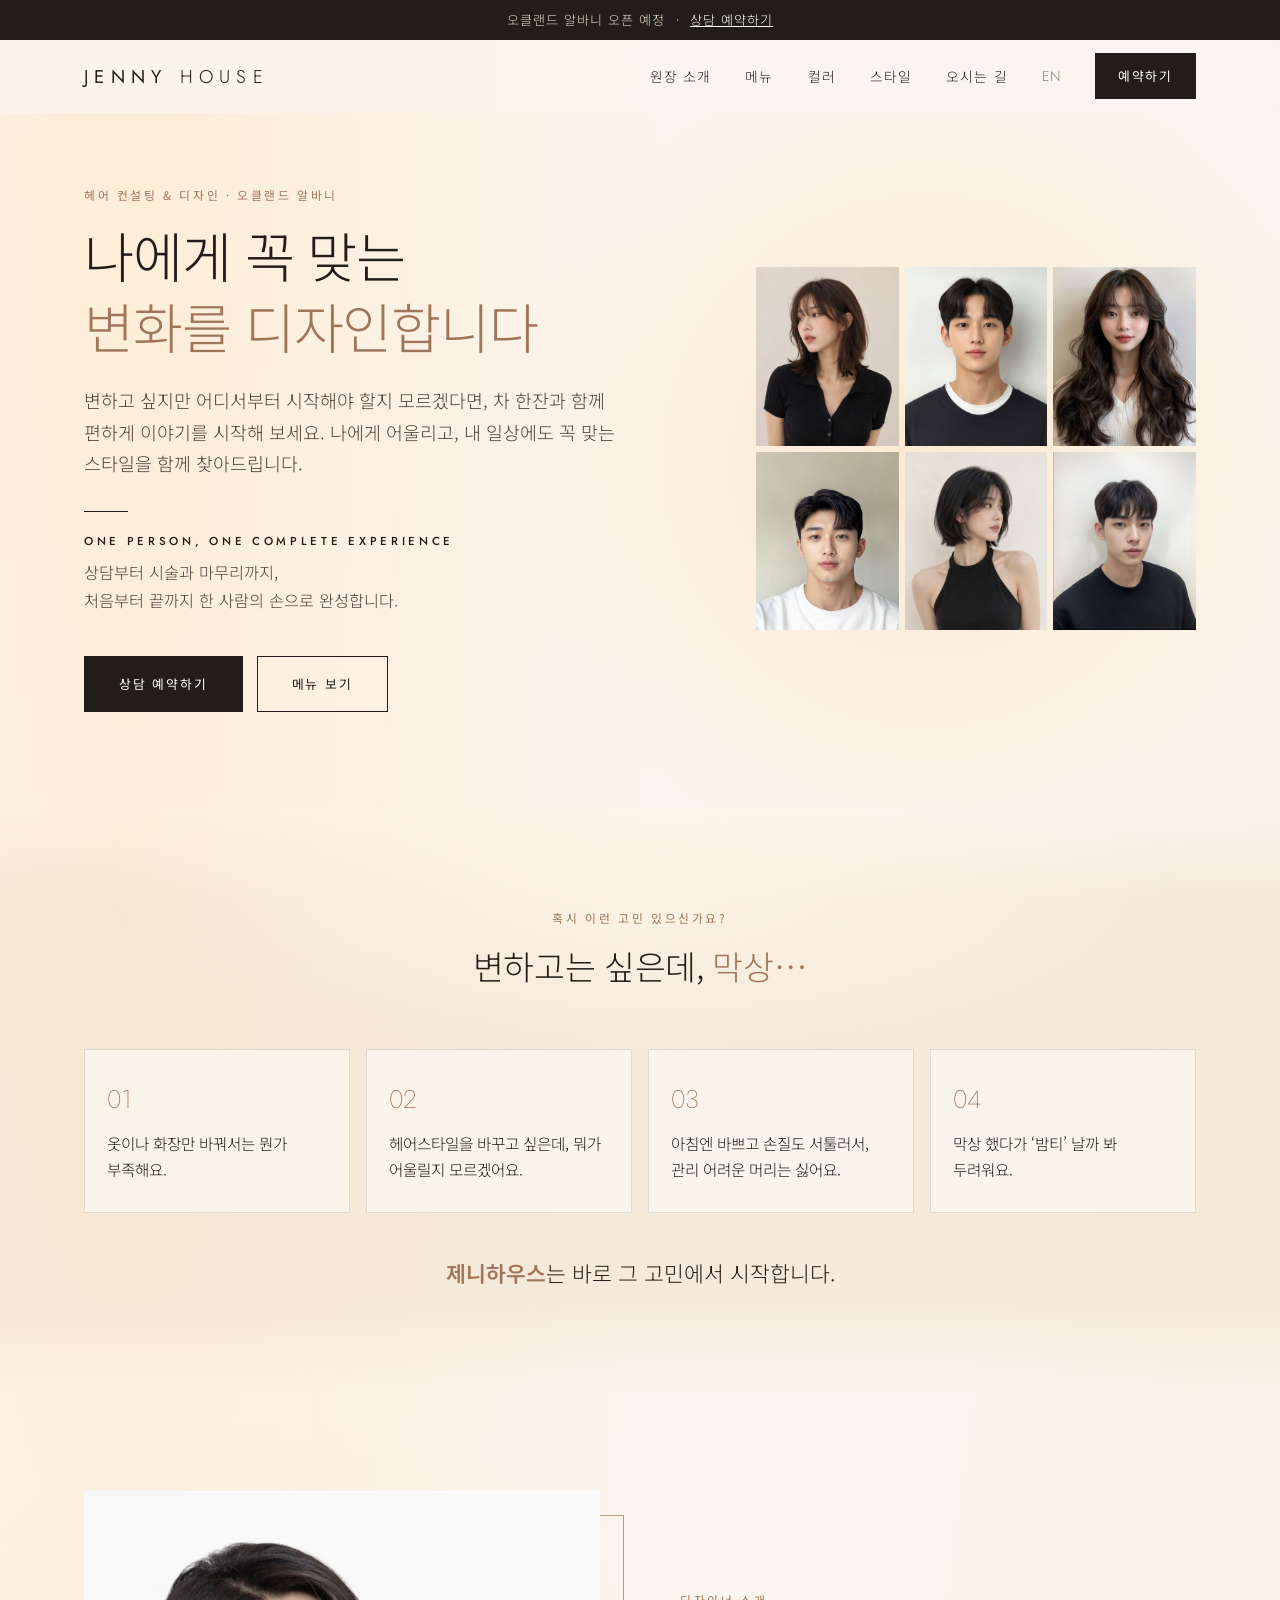
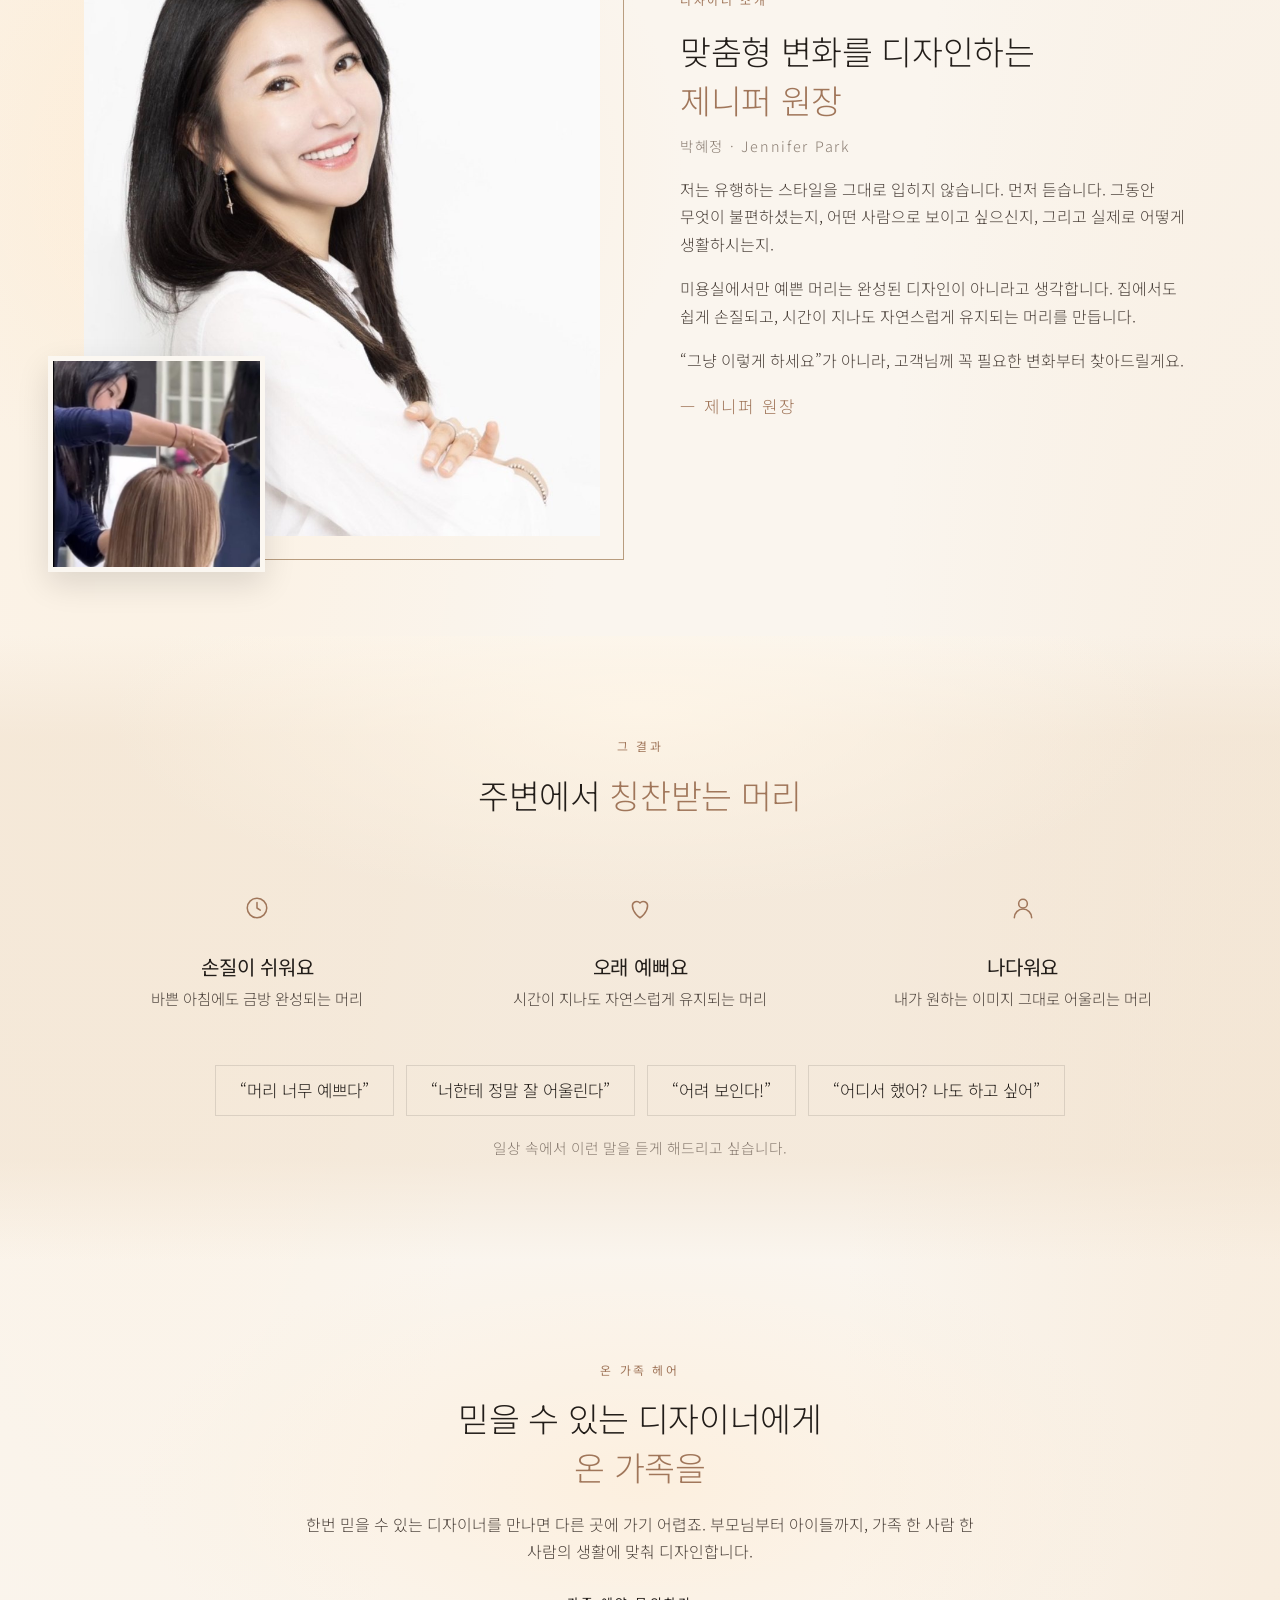
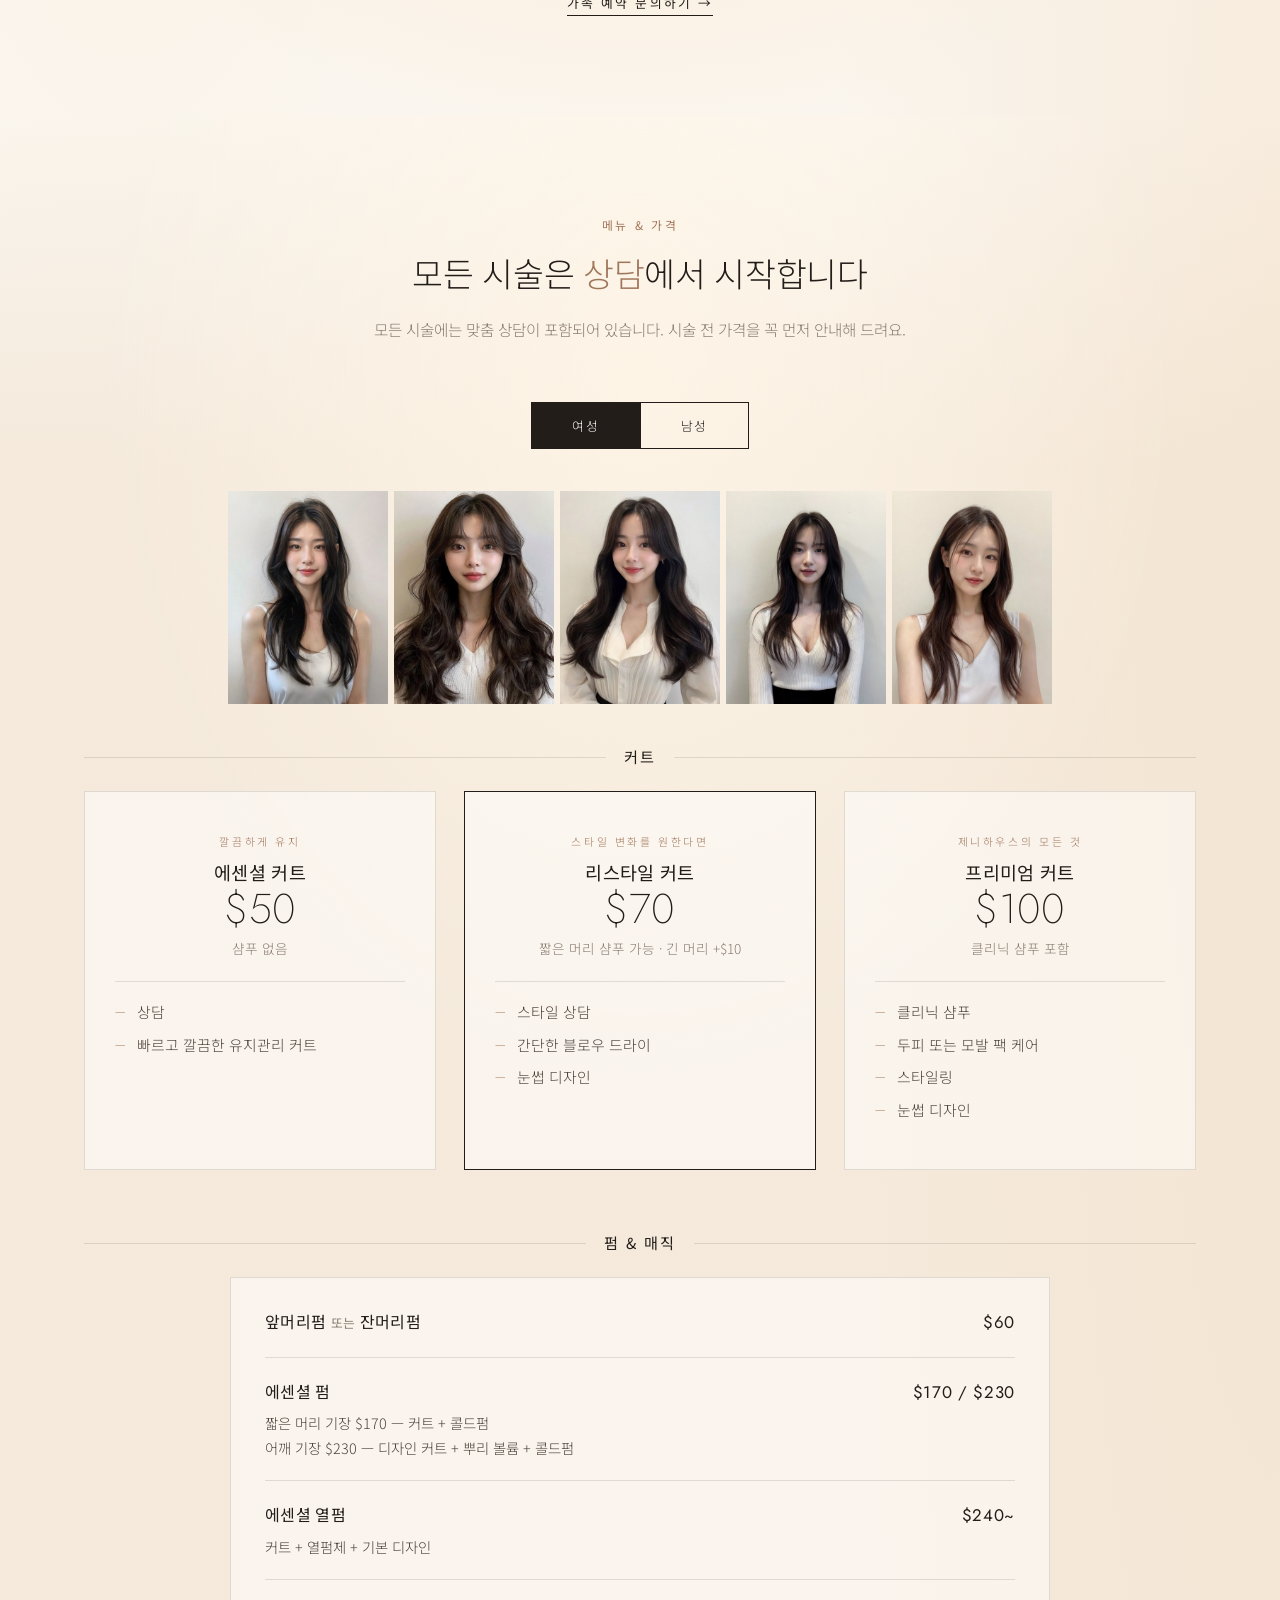
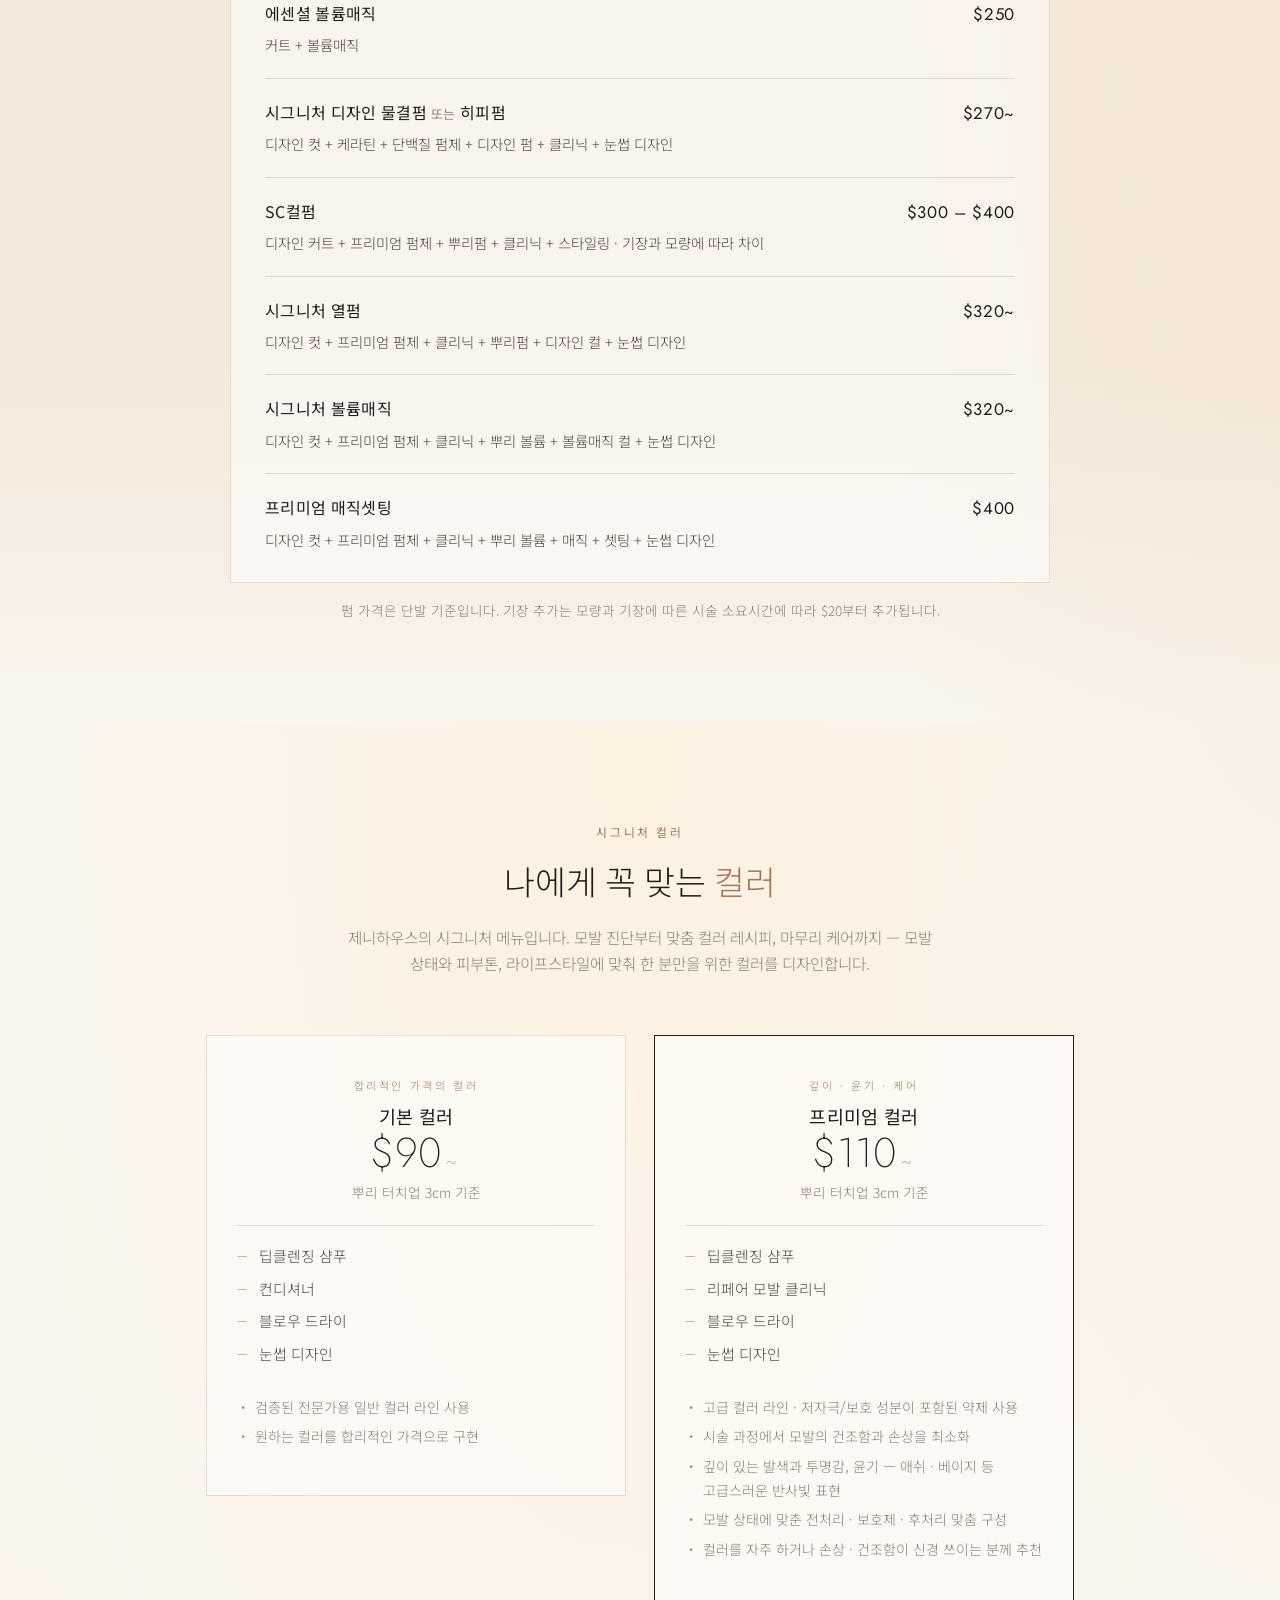
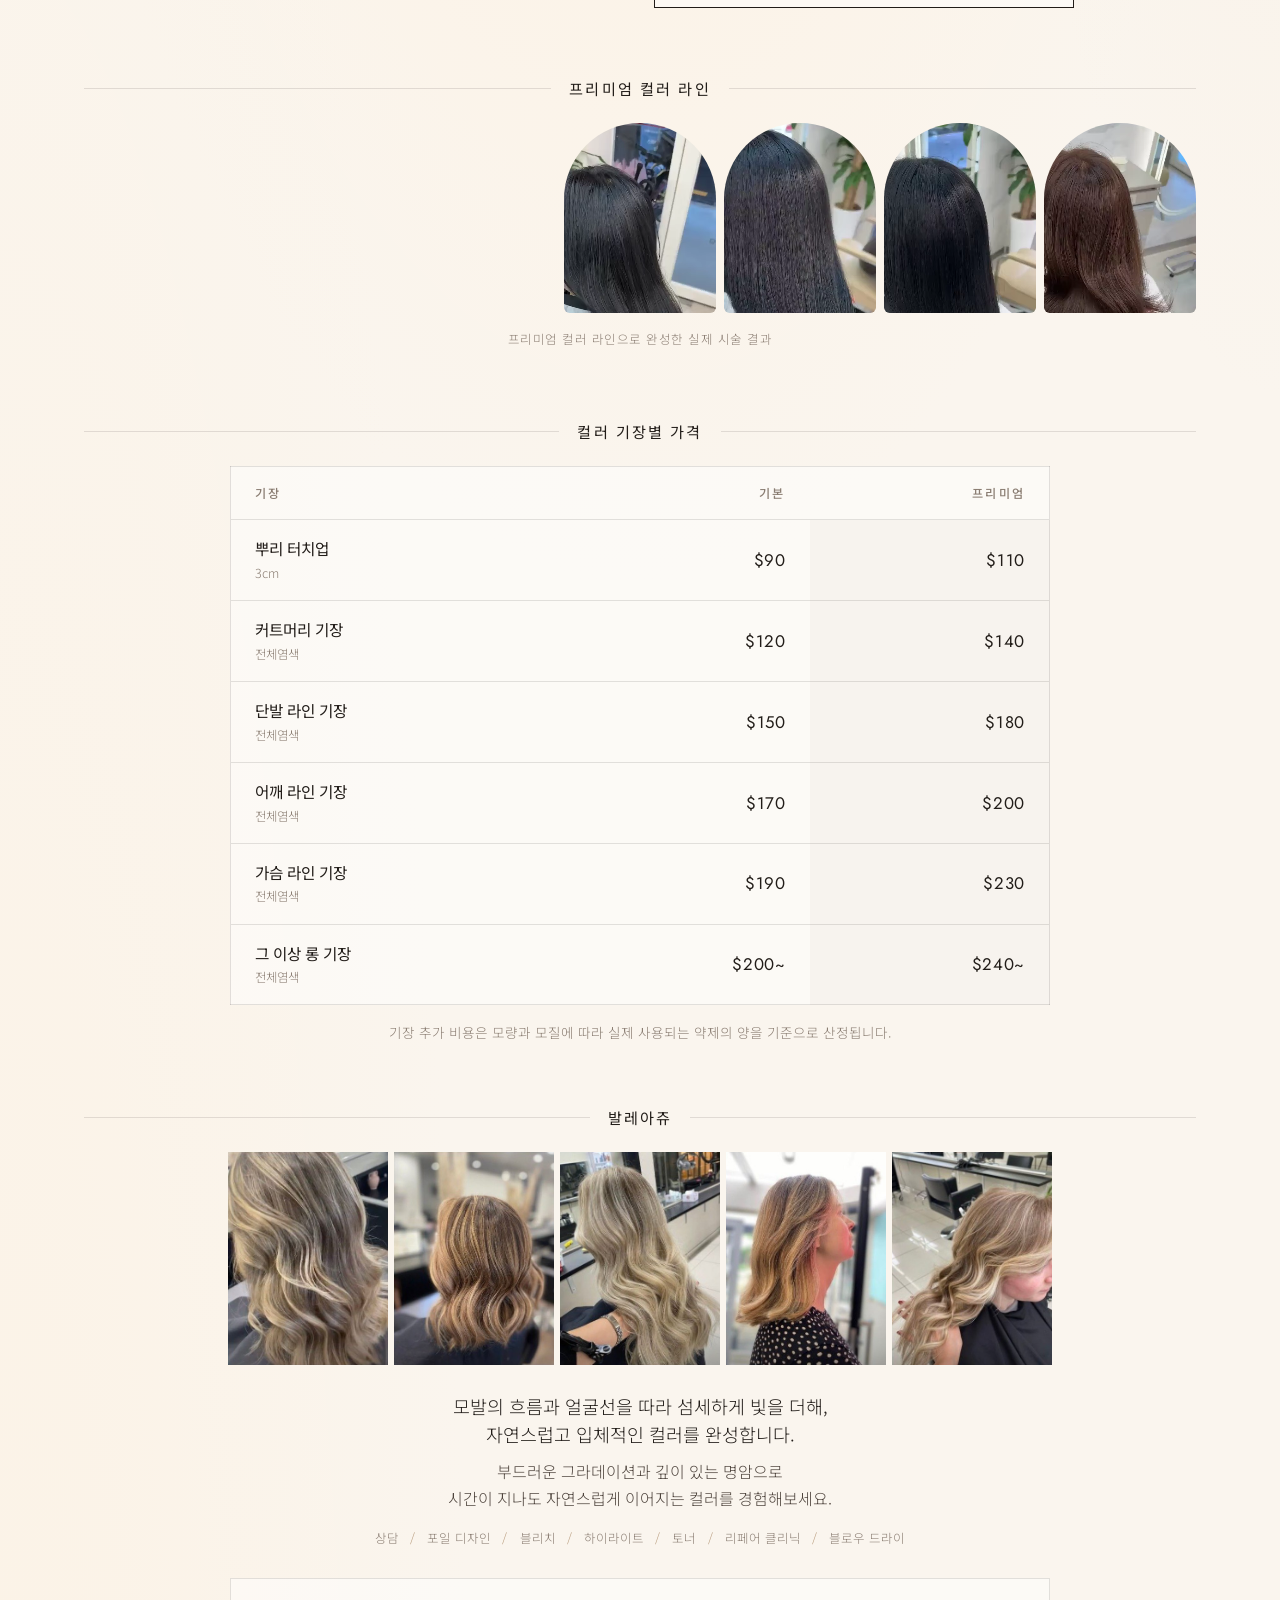
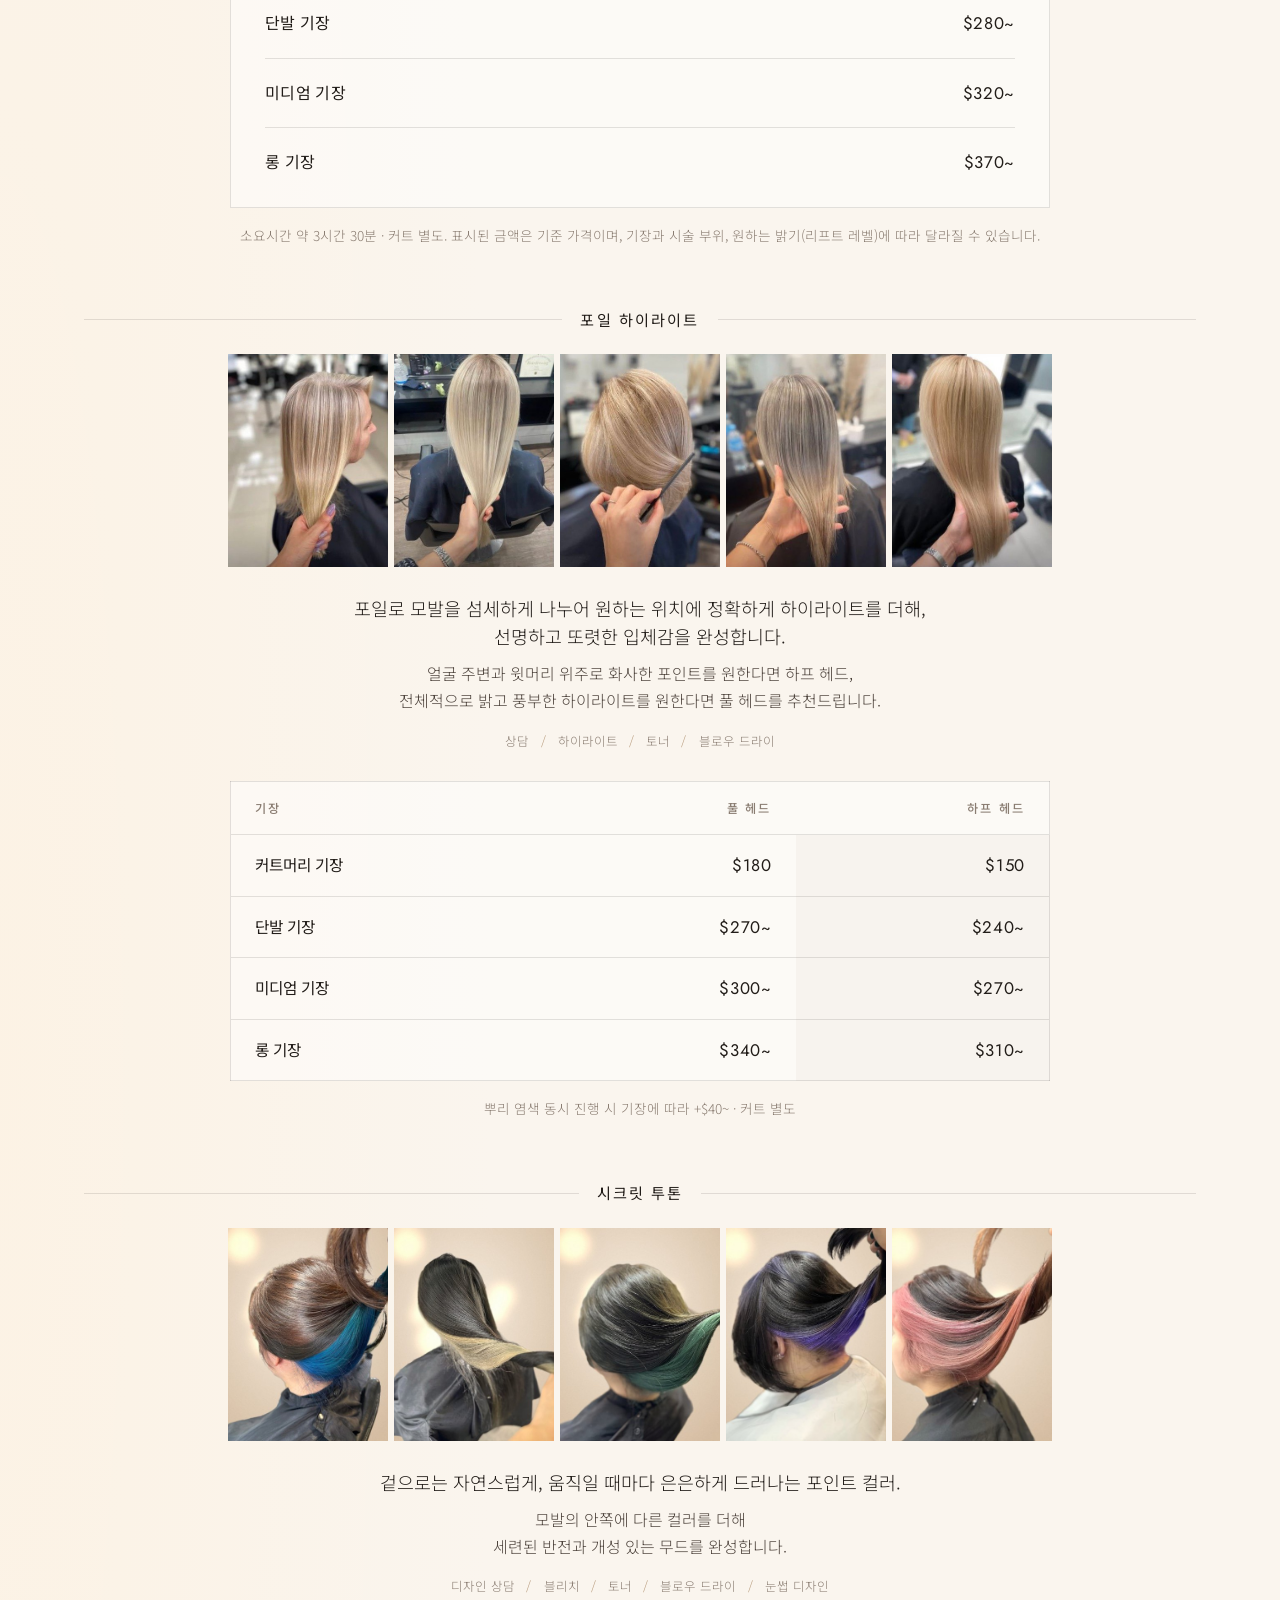
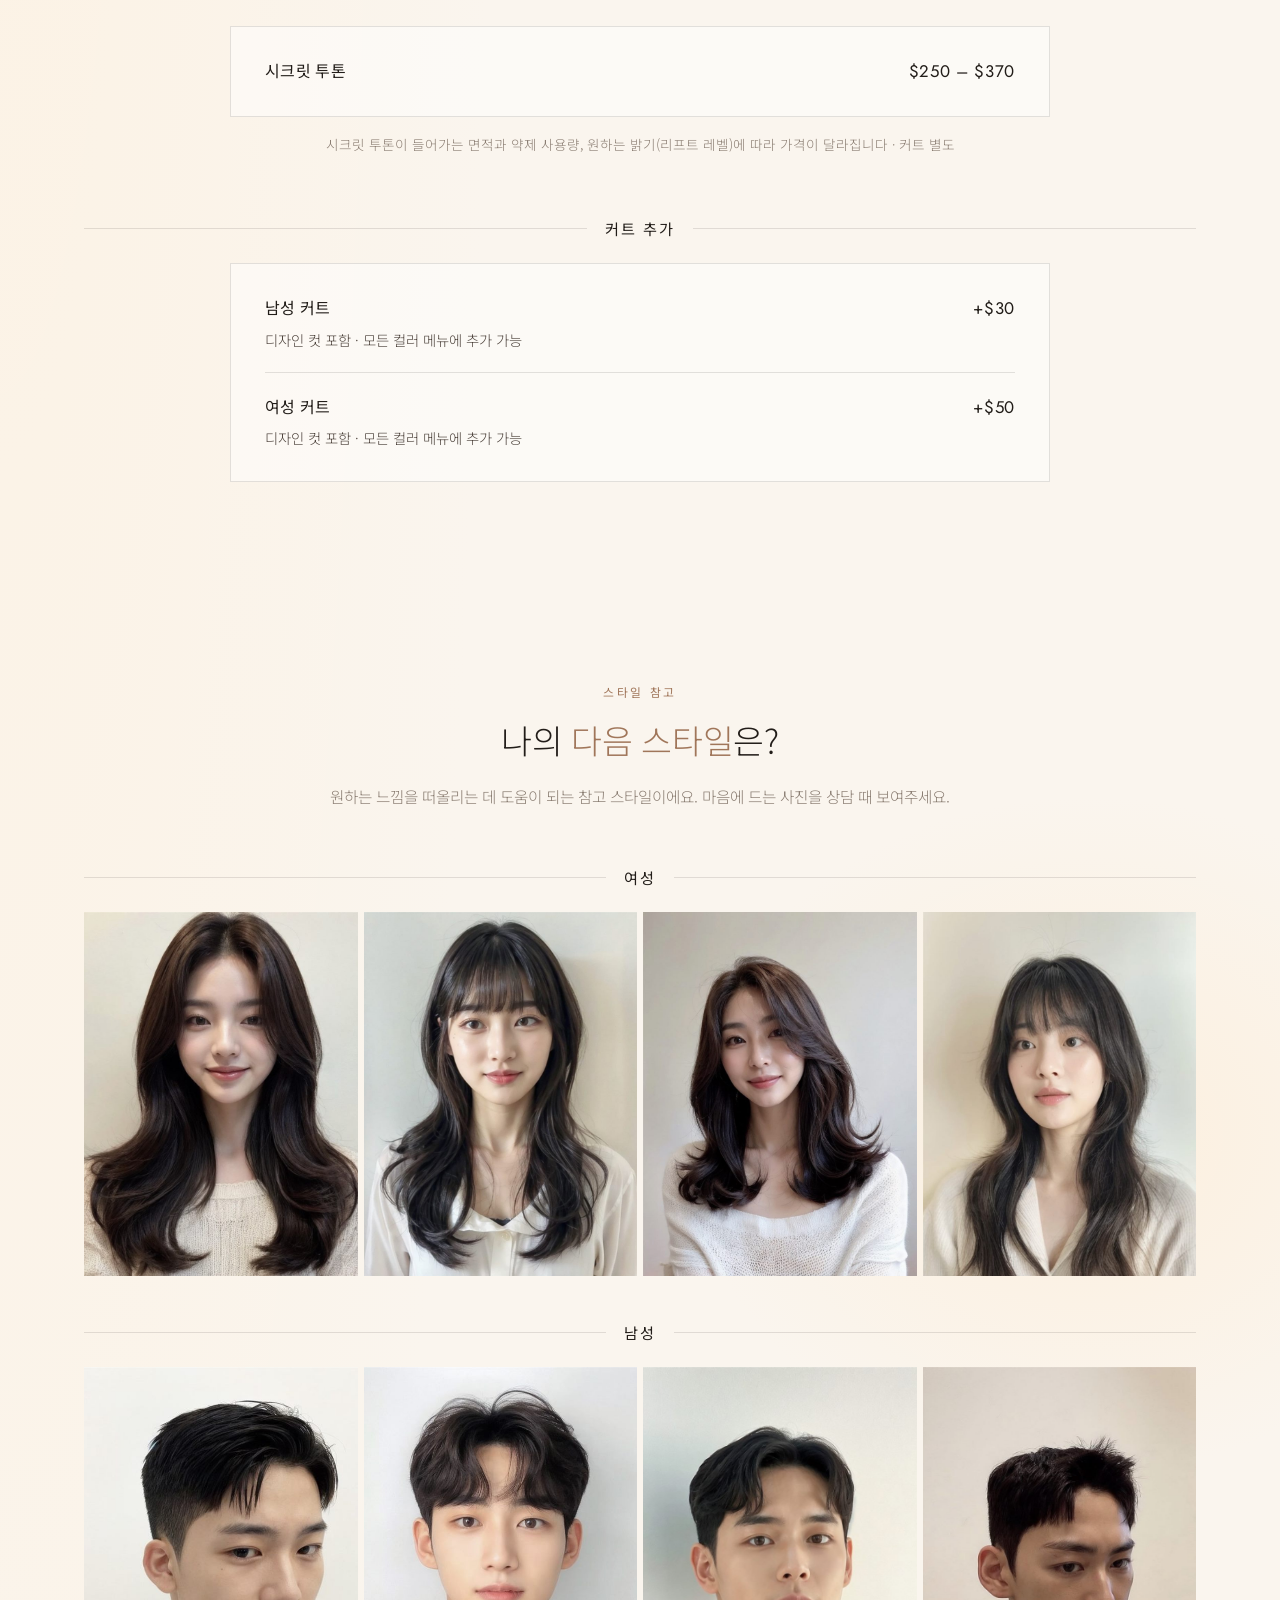
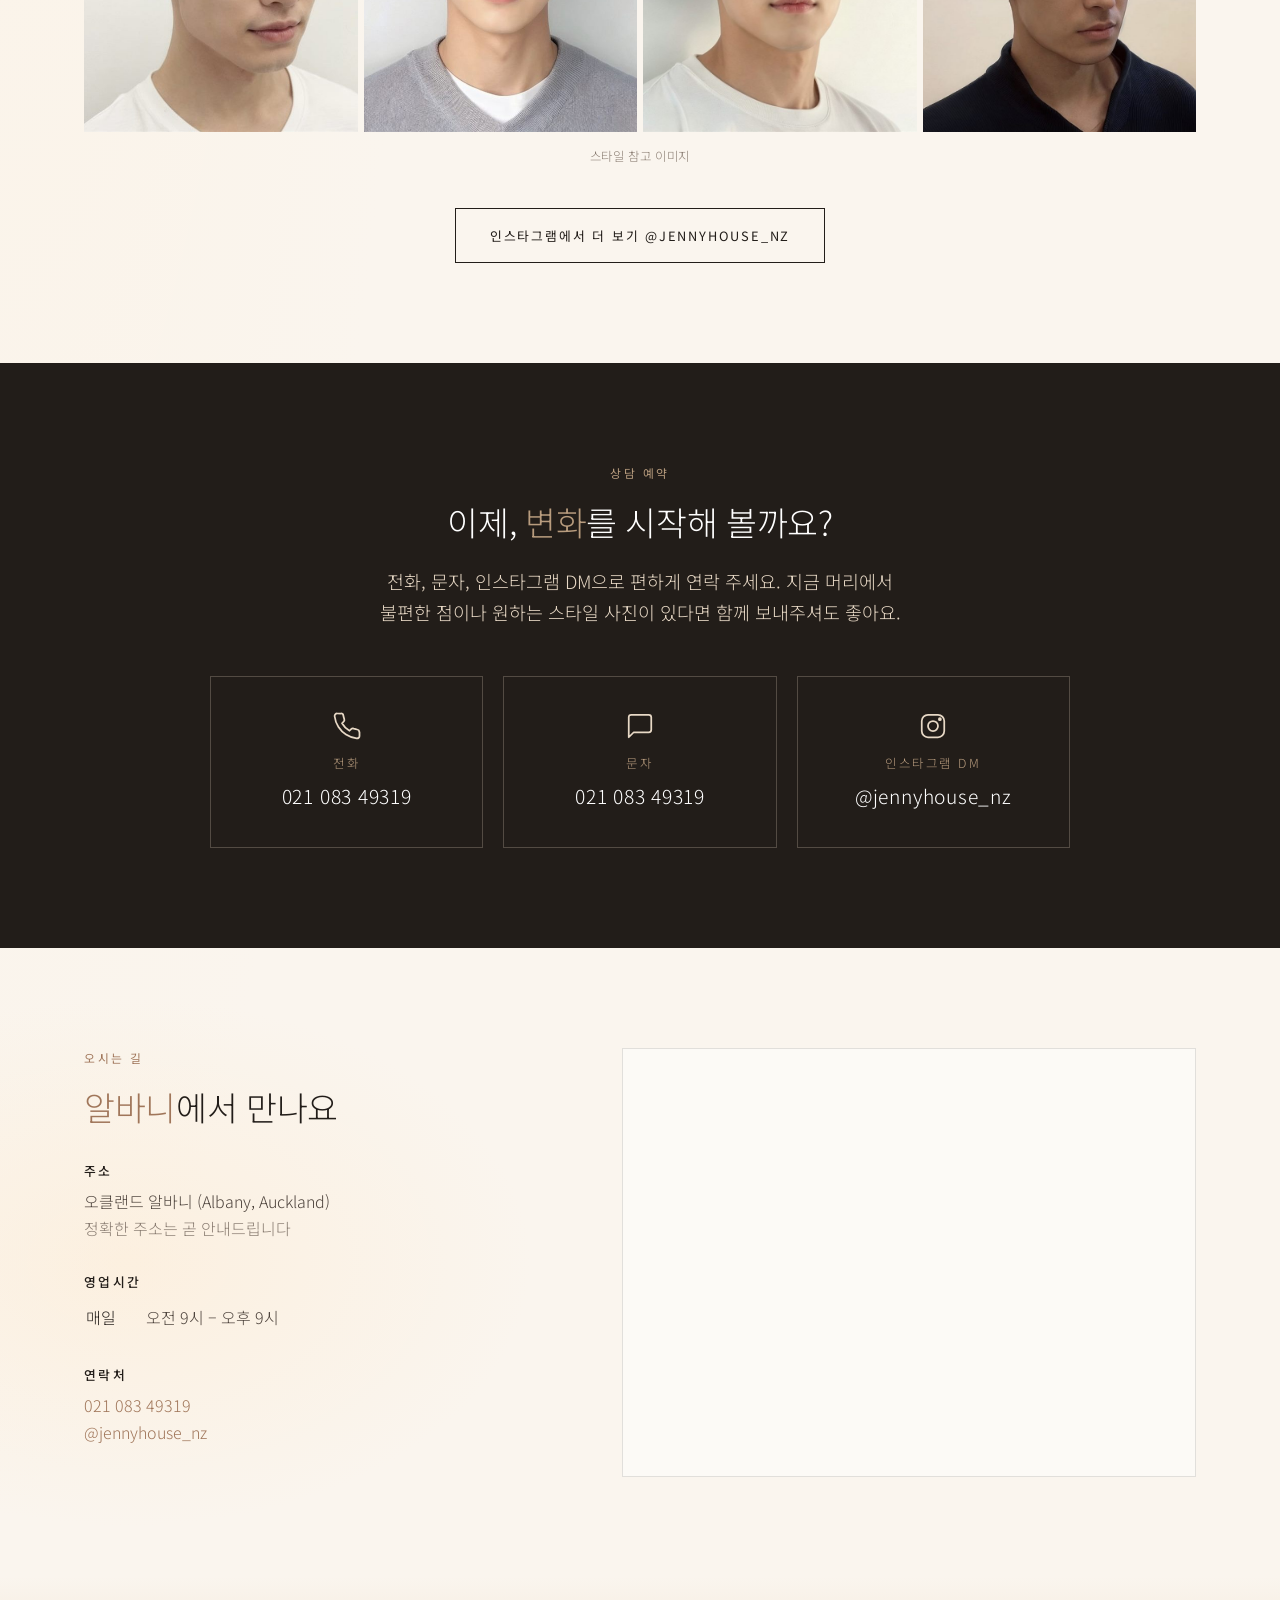
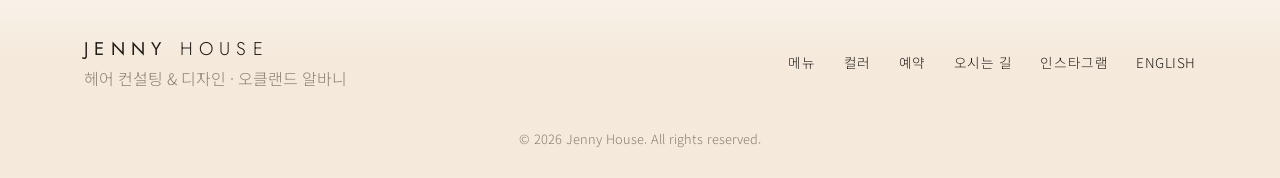
==== commit 707211b1: "Add two more colour videos, arched video frames, WebM fallback - Seven result videos in the Premium " ====
--- a/ko/index.html
+++ b/ko/index.html
@@ -381,11 +381,13 @@
 
       <h3 class="menu-group">프리미엄 컬러 라인</h3>
       <div class="video-strip">
-        <video src="../videos/premium-1.mp4" poster="../videos/premium-1.jpg" muted loop playsinline preload="none" aria-label="프리미엄 컬러 시술 결과 영상 1"></video>
-        <video src="../videos/premium-2.mp4" poster="../videos/premium-2.jpg" muted loop playsinline preload="none" aria-label="프리미엄 컬러 시술 결과 영상 2"></video>
-        <video src="../videos/premium-3.mp4" poster="../videos/premium-3.jpg" muted loop playsinline preload="none" aria-label="프리미엄 컬러 시술 결과 영상 3"></video>
-        <video src="../videos/premium-4.mp4" poster="../videos/premium-4.jpg" muted loop playsinline preload="none" aria-label="프리미엄 컬러 시술 결과 영상 4"></video>
-        <video src="../videos/premium-5.mp4" poster="../videos/premium-5.jpg" muted loop playsinline preload="none" aria-label="프리미엄 컬러 시술 결과 영상 5"></video>
+        <video poster="../videos/premium-1.jpg" muted loop playsinline preload="none" aria-label="프리미엄 컬러 시술 결과 영상 1"><source src="../videos/premium-1.mp4" type="video/mp4"><source src="../videos/premium-1.webm" type="video/webm"></video>
+        <video poster="../videos/premium-2.jpg" muted loop playsinline preload="none" aria-label="프리미엄 컬러 시술 결과 영상 2"><source src="../videos/premium-2.mp4" type="video/mp4"><source src="../videos/premium-2.webm" type="video/webm"></video>
+        <video poster="../videos/premium-3.jpg" muted loop playsinline preload="none" aria-label="프리미엄 컬러 시술 결과 영상 3"><source src="../videos/premium-3.mp4" type="video/mp4"><source src="../videos/premium-3.webm" type="video/webm"></video>
+        <video poster="../videos/premium-4.jpg" muted loop playsinline preload="none" aria-label="프리미엄 컬러 시술 결과 영상 4"><source src="../videos/premium-4.mp4" type="video/mp4"><source src="../videos/premium-4.webm" type="video/webm"></video>
+        <video poster="../videos/premium-5.jpg" muted loop playsinline preload="none" aria-label="프리미엄 컬러 시술 결과 영상 5"><source src="../videos/premium-5.mp4" type="video/mp4"><source src="../videos/premium-5.webm" type="video/webm"></video>
+        <video poster="../videos/premium-6.jpg" muted loop playsinline preload="none" aria-label="프리미엄 컬러 시술 결과 영상 6"><source src="../videos/premium-6.mp4" type="video/mp4"><source src="../videos/premium-6.webm" type="video/webm"></video>
+        <video poster="../videos/premium-7.jpg" muted loop playsinline preload="none" aria-label="프리미엄 컬러 시술 결과 영상 7"><source src="../videos/premium-7.mp4" type="video/mp4"><source src="../videos/premium-7.webm" type="video/webm"></video>
       </div>
       <p class="video-caption">프리미엄 컬러 라인으로 완성한 실제 시술 결과</p>
 
--- a/style.css
+++ b/style.css
@@ -493,8 +493,8 @@
 .hero-promise p:last-child { font-size: 1.02rem; font-weight: 300; color: var(--text); line-height: 1.7; }
 
 /* 프리미엄 컬러 라인 영상 */
-.video-strip { display: grid; grid-template-columns: repeat(5, 1fr); gap: 6px; }
-.video-strip video { width: 100%; aspect-ratio: 4 / 5; object-fit: cover; display: block; background: var(--sand); }
+.video-strip { display: grid; grid-template-columns: repeat(7, 1fr); gap: 8px; }
+.video-strip video { width: 100%; aspect-ratio: 4 / 5; object-fit: cover; display: block; background: var(--sand); border-radius: 80px 80px 6px 6px; }
 .video-caption { text-align: center; font-size: .72rem; letter-spacing: .24em; text-transform: uppercase; color: var(--muted); margin-top: 1rem; }
 .color-cards + .menu-group, .video-caption + .menu-group { margin-top: 4.5rem; }
 
@@ -566,9 +566,9 @@
   .menu-photos { justify-content: flex-start; overflow-x: auto; scroll-snap-type: x mandatory; scroll-padding: 0 16px; margin: 0 -16px 32px; padding: 0 16px 6px; gap: 10px; scrollbar-width: none; }
   .menu-photos::-webkit-scrollbar { display: none; }
   .menu-photos img { flex-basis: 120px; width: 120px; scroll-snap-align: start; }
-  .video-strip { display: flex; overflow-x: auto; scroll-snap-type: x mandatory; margin: 0 -16px; padding: 0 16px; scrollbar-width: none; }
+  .video-strip { display: flex; overflow-x: auto; scroll-snap-type: x mandatory; scroll-padding: 0 16px; margin: 0 -16px; padding: 0 16px; scrollbar-width: none; }
   .video-strip::-webkit-scrollbar { display: none; }
-  .video-strip video { flex: 0 0 62%; scroll-snap-align: start; }
+  .video-strip video { flex: 0 0 46%; min-width: 0; scroll-snap-align: start; }
   .price-card { padding: 34px 24px; }
   .menu-list { padding: 4px 18px; }
   .color-table th, .color-table td { padding: 13px 12px; }
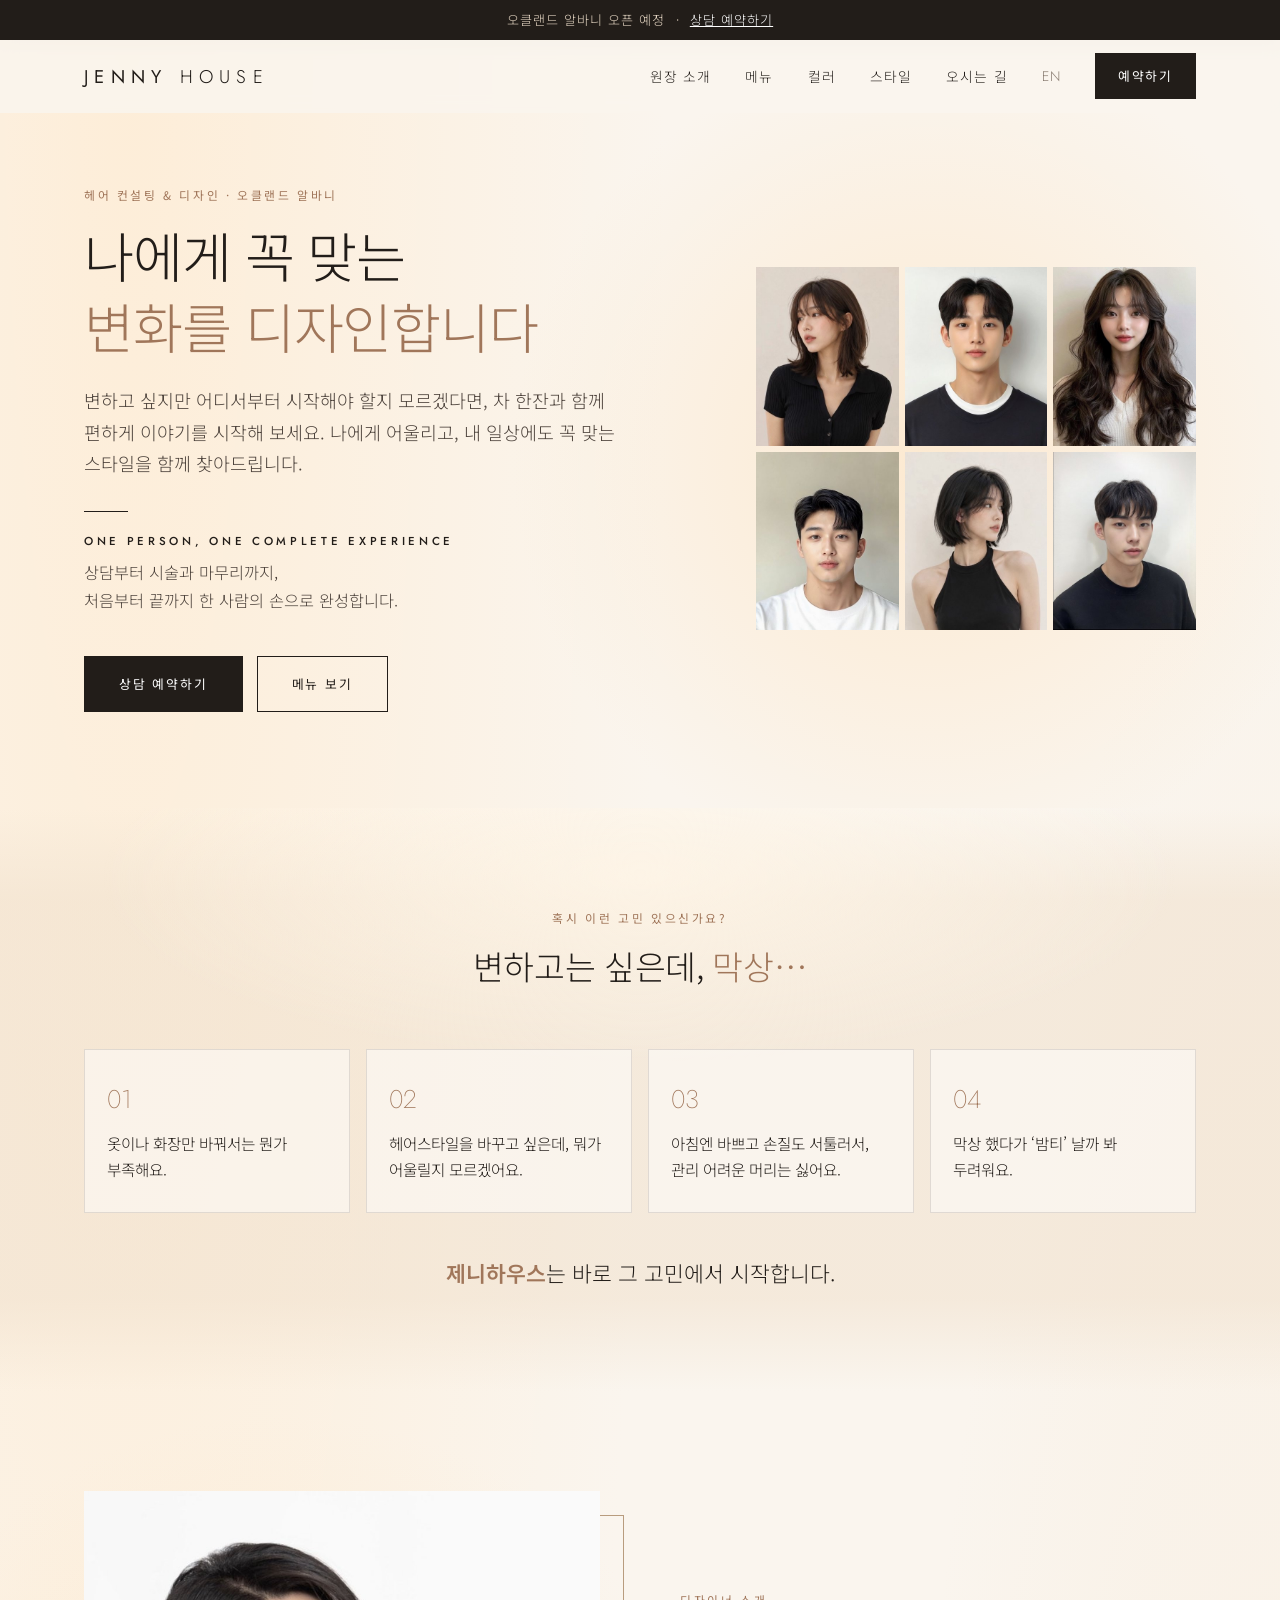
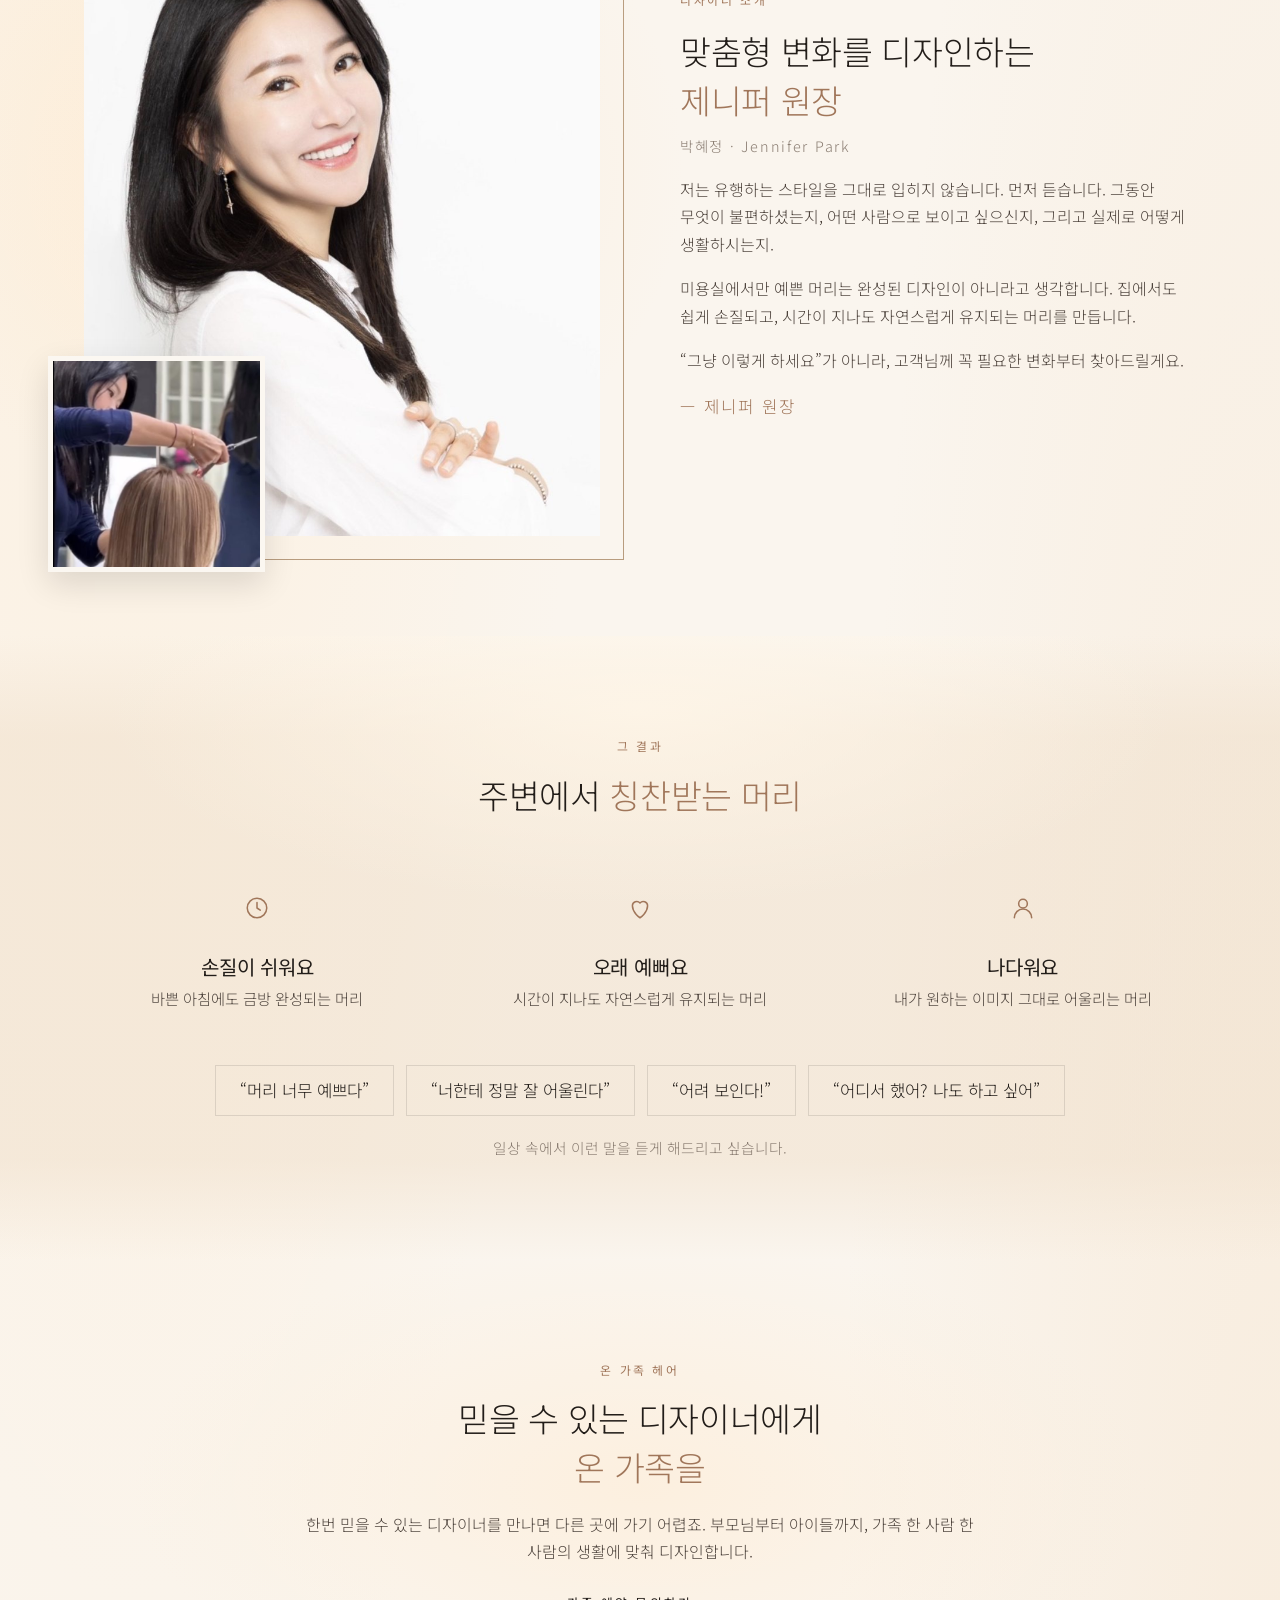
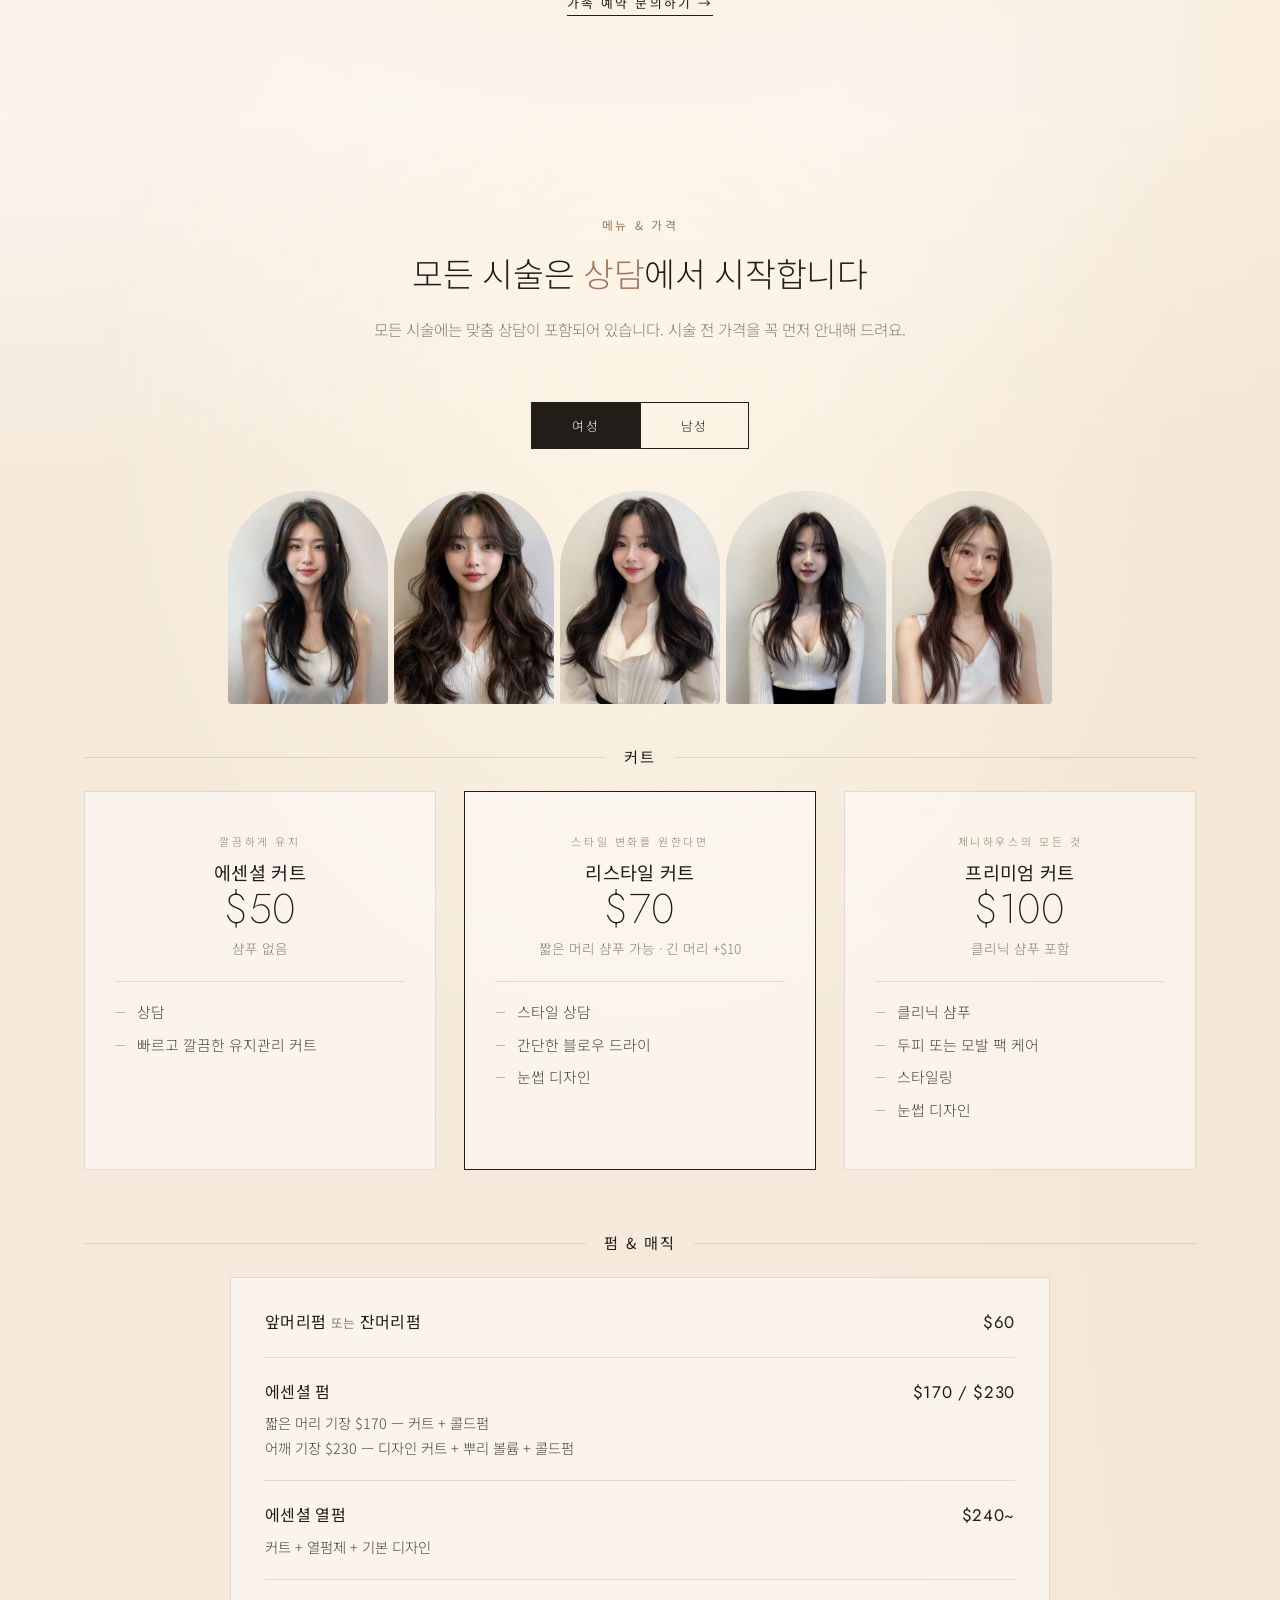
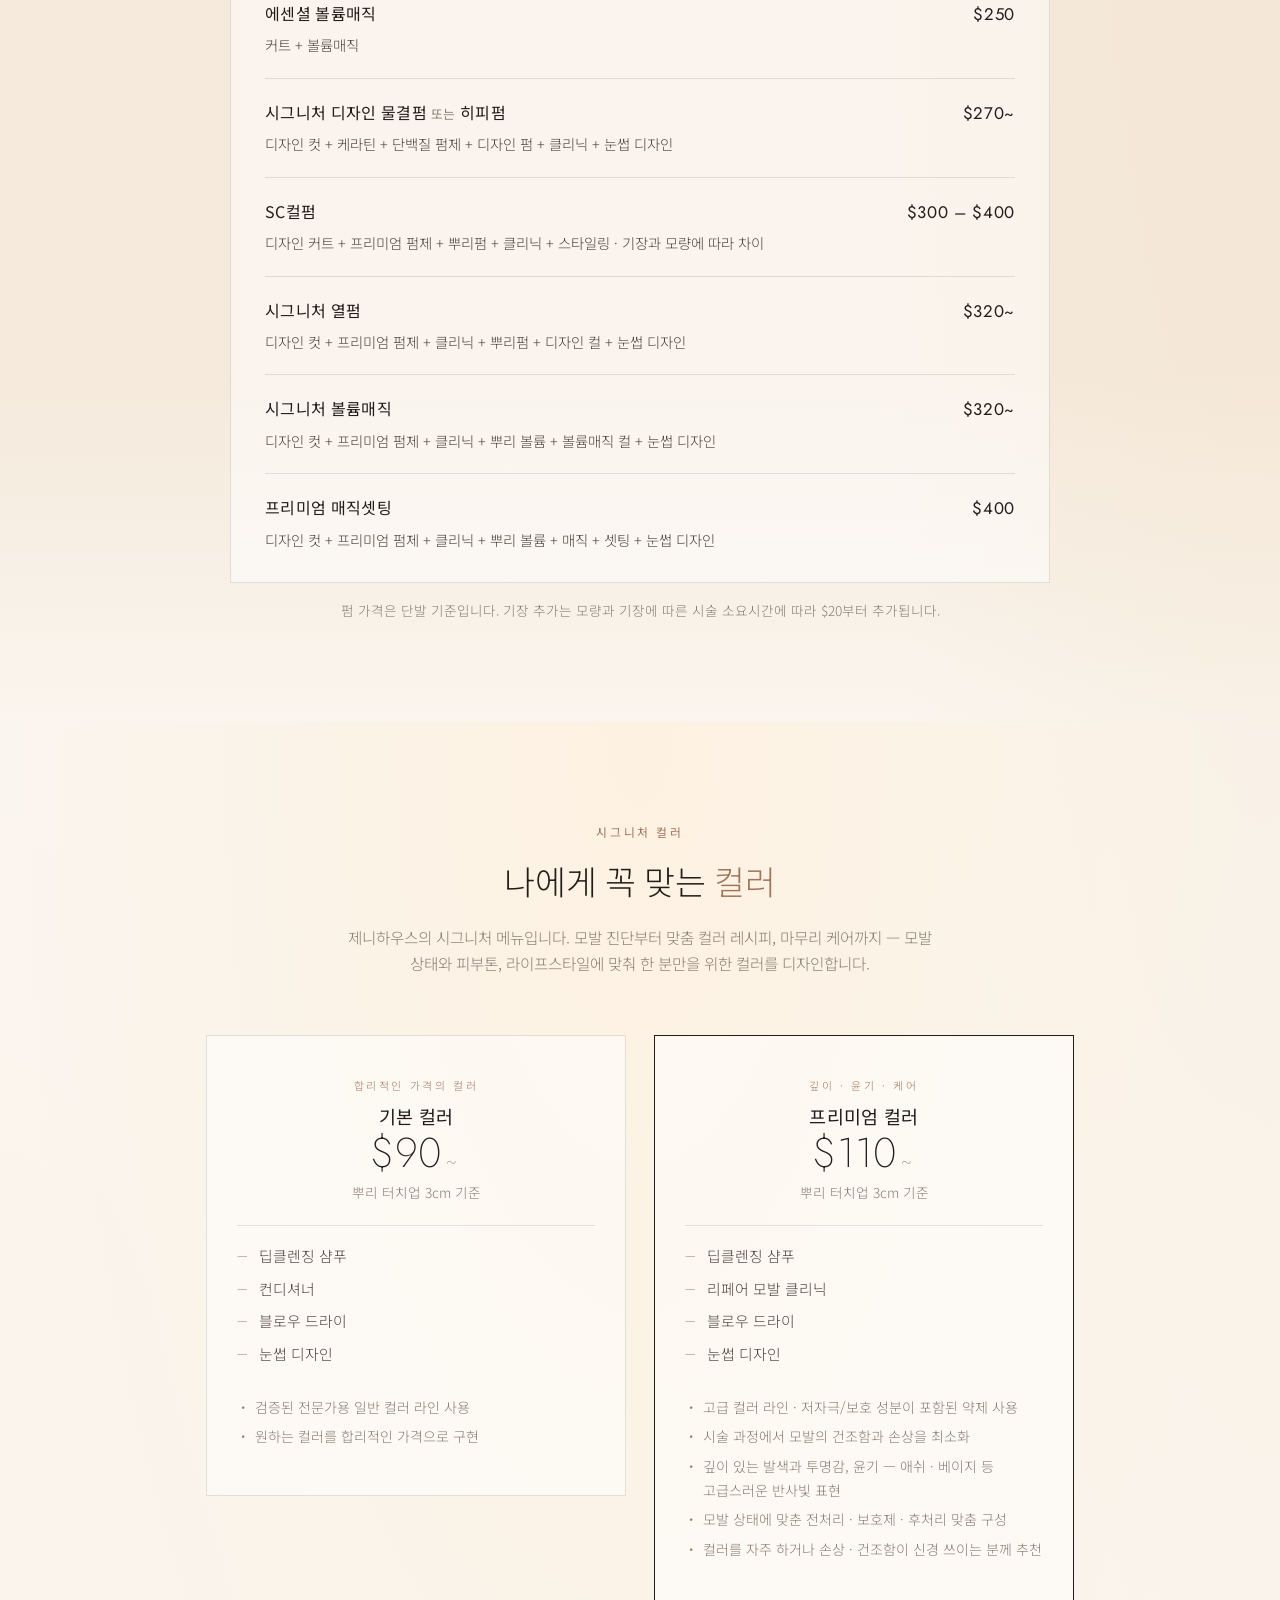
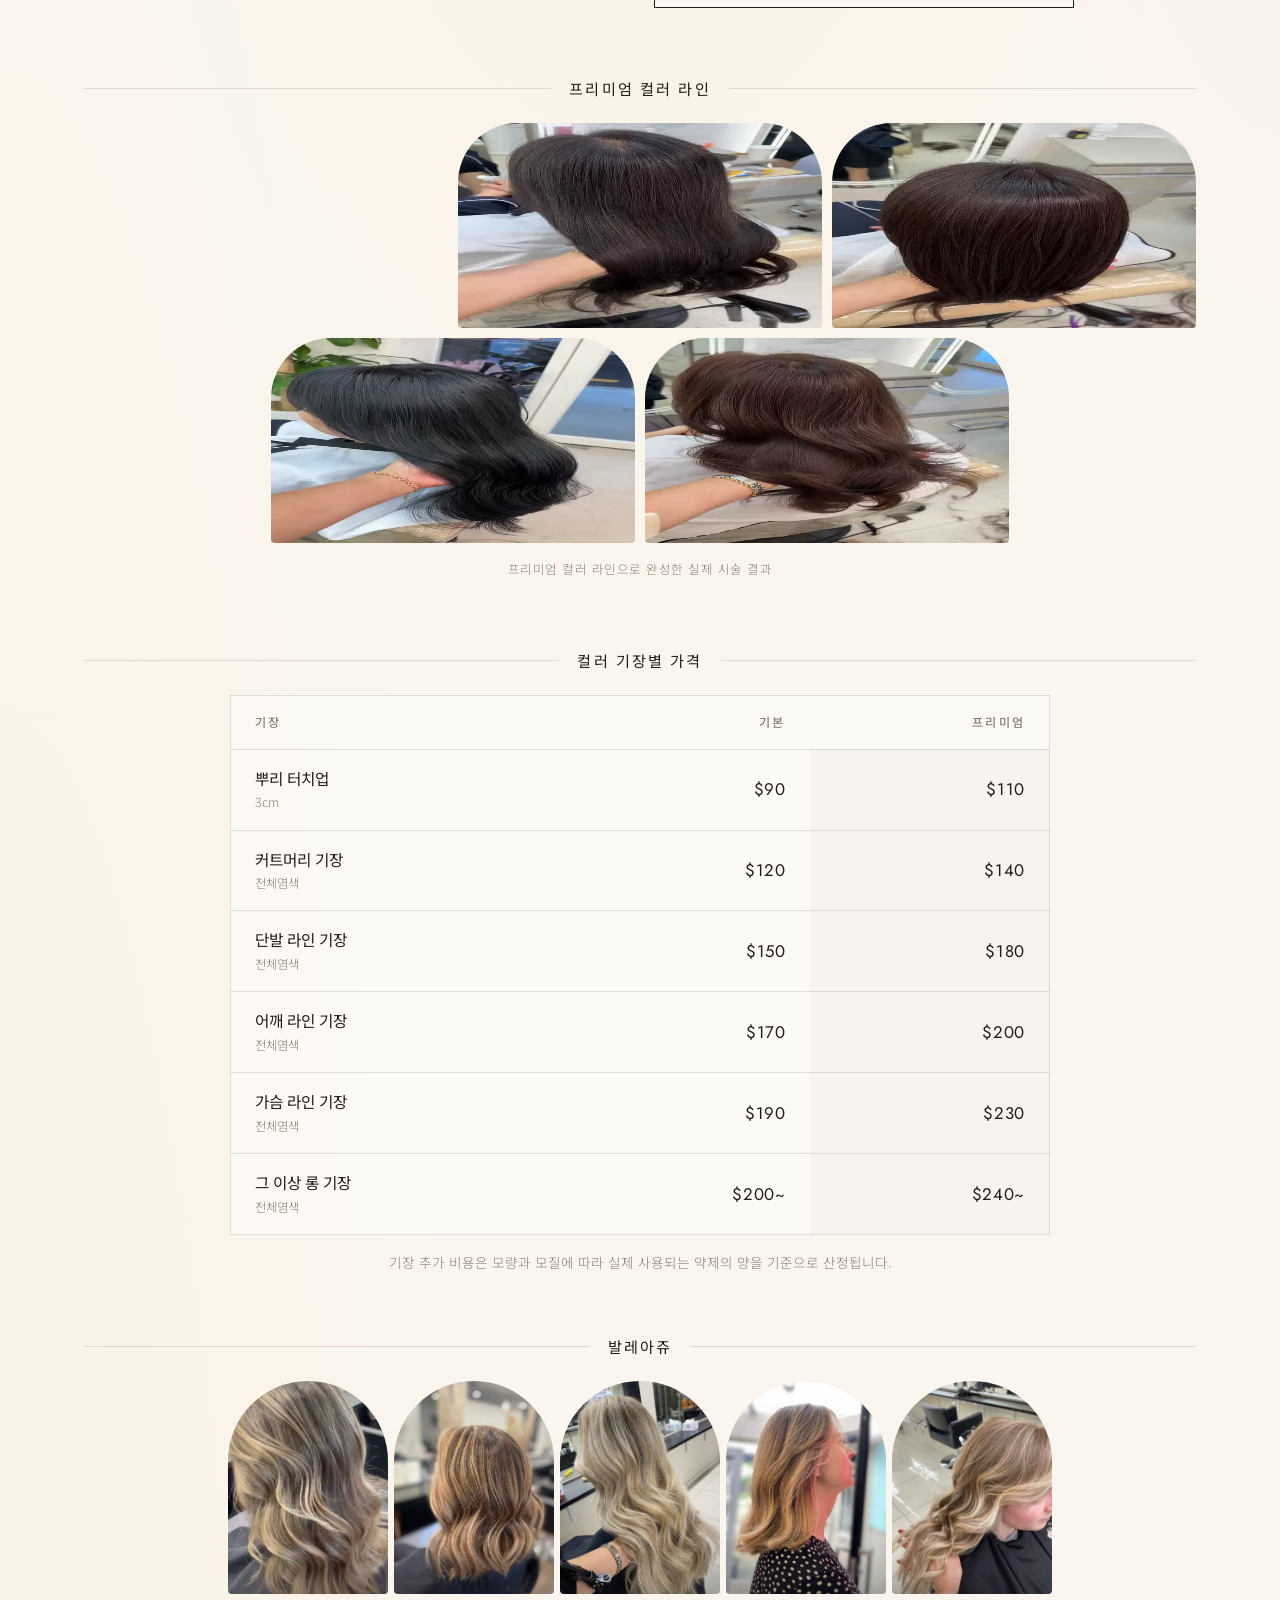
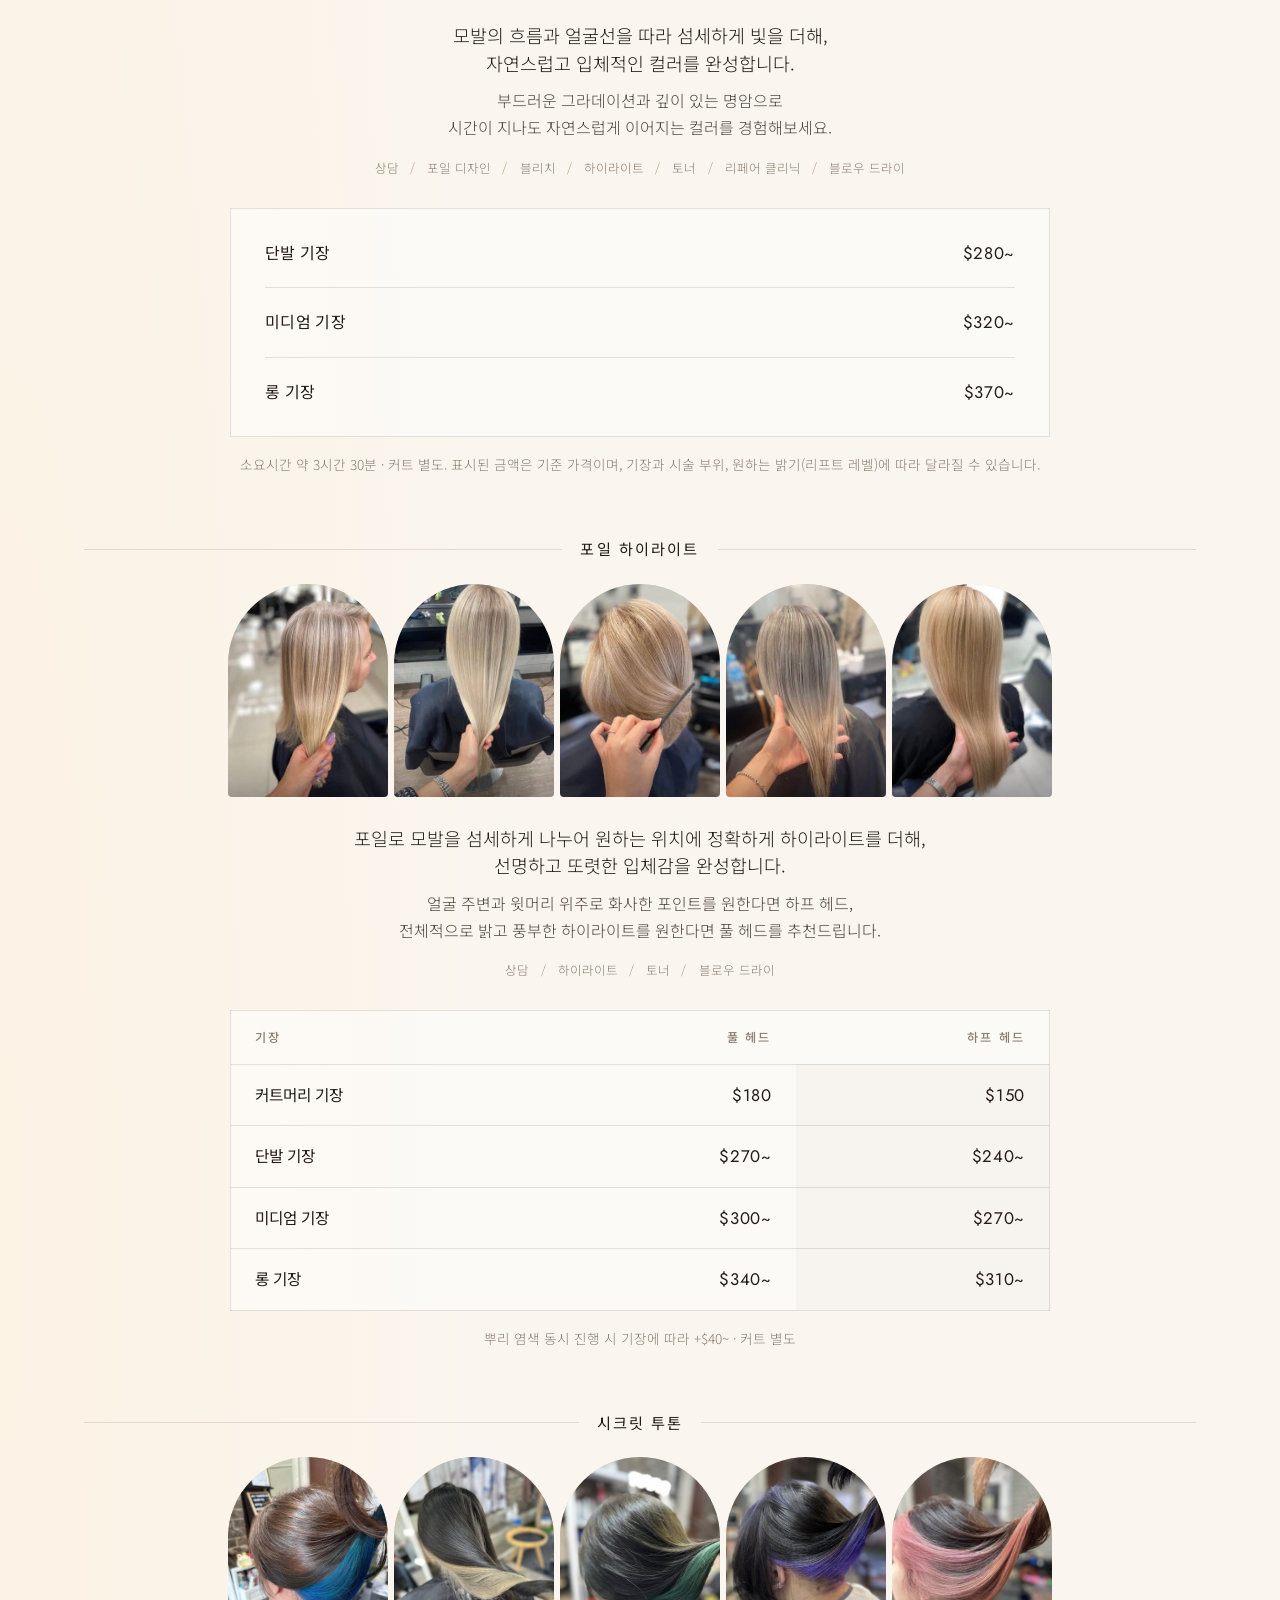
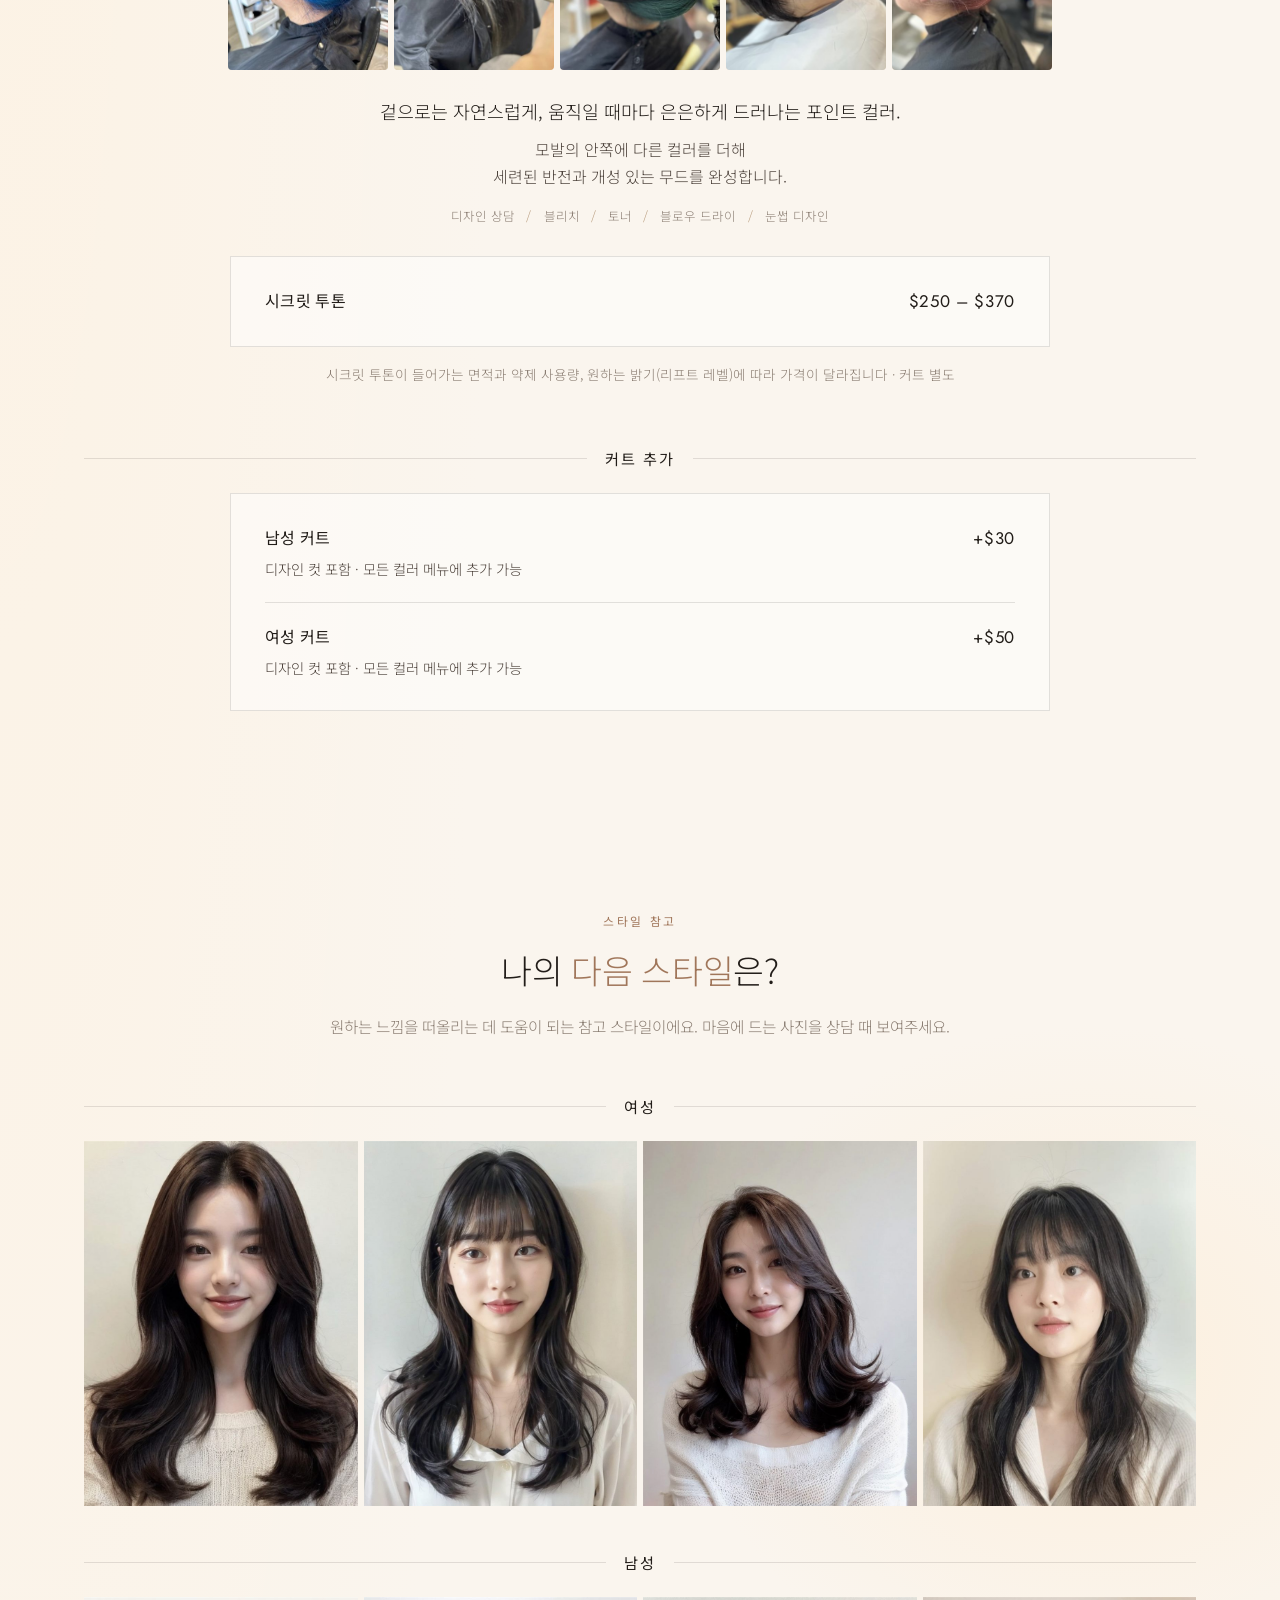
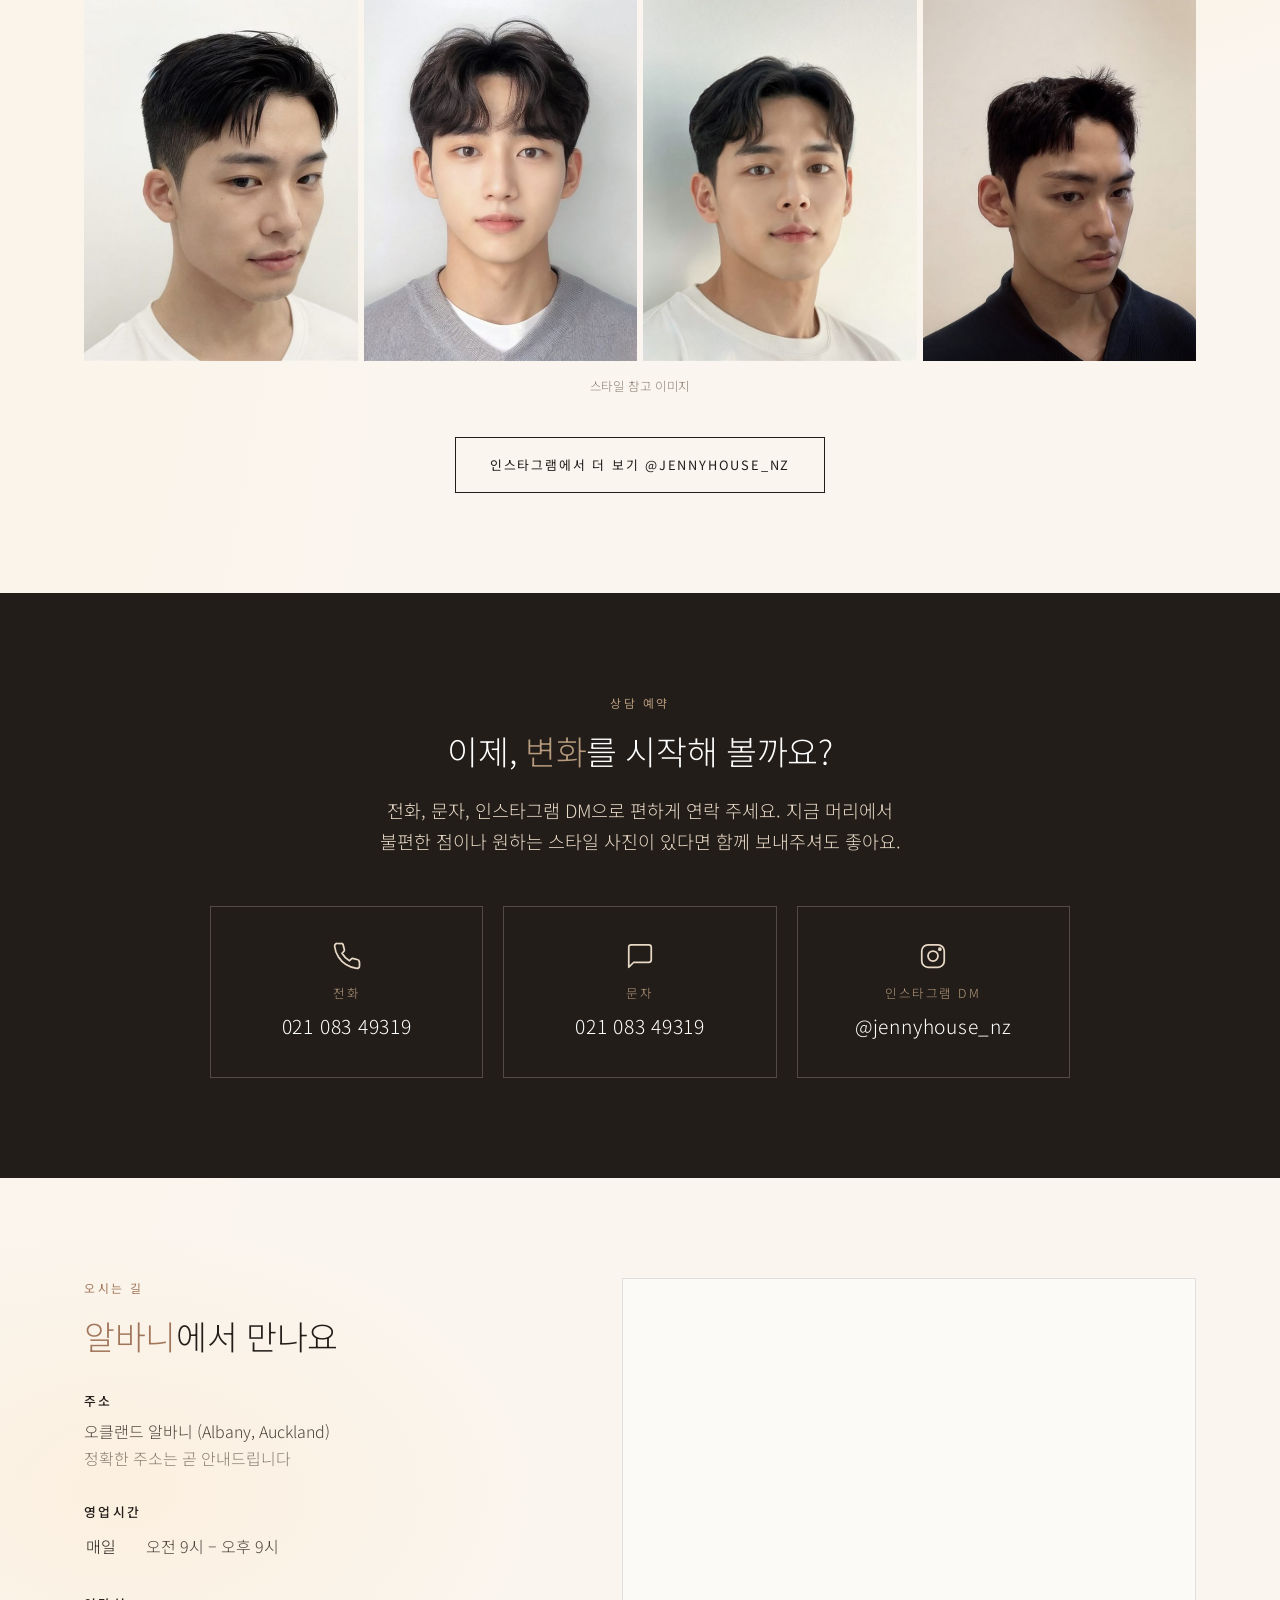
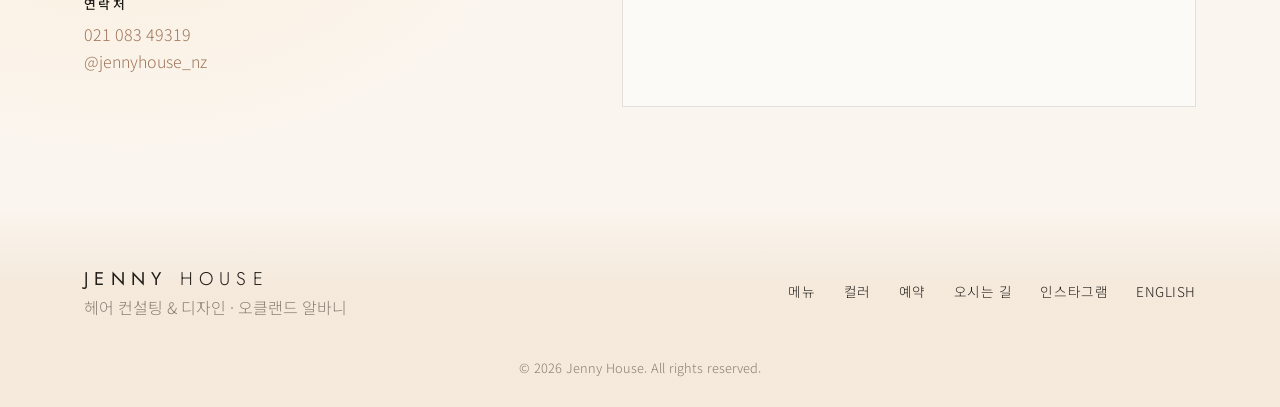
==== commit 76e49902: "Show full colour videos, drop two, restore original two-tone photos - Premium Colour Line videos now" ====
--- a/ko/index.html
+++ b/ko/index.html
@@ -386,8 +386,6 @@
         <video poster="../videos/premium-3.jpg" muted loop playsinline preload="none" aria-label="프리미엄 컬러 시술 결과 영상 3"><source src="../videos/premium-3.mp4" type="video/mp4"><source src="../videos/premium-3.webm" type="video/webm"></video>
         <video poster="../videos/premium-4.jpg" muted loop playsinline preload="none" aria-label="프리미엄 컬러 시술 결과 영상 4"><source src="../videos/premium-4.mp4" type="video/mp4"><source src="../videos/premium-4.webm" type="video/webm"></video>
         <video poster="../videos/premium-5.jpg" muted loop playsinline preload="none" aria-label="프리미엄 컬러 시술 결과 영상 5"><source src="../videos/premium-5.mp4" type="video/mp4"><source src="../videos/premium-5.webm" type="video/webm"></video>
-        <video poster="../videos/premium-6.jpg" muted loop playsinline preload="none" aria-label="프리미엄 컬러 시술 결과 영상 6"><source src="../videos/premium-6.mp4" type="video/mp4"><source src="../videos/premium-6.webm" type="video/webm"></video>
-        <video poster="../videos/premium-7.jpg" muted loop playsinline preload="none" aria-label="프리미엄 컬러 시술 결과 영상 7"><source src="../videos/premium-7.mp4" type="video/mp4"><source src="../videos/premium-7.webm" type="video/webm"></video>
       </div>
       <p class="video-caption">프리미엄 컬러 라인으로 완성한 실제 시술 결과</p>
 
--- a/style.css
+++ b/style.css
@@ -457,7 +457,8 @@
 
 /* 사진 · 카드: 각지고 평평하게 */
 .hero-photos { gap: 6px; }
-.hero-photos img, .menu-photos img, .gallery-grid img, .about-img img, .about-img::before { border-radius: 0; }
+.hero-photos img, .gallery-grid img, .about-img img, .about-img::before { border-radius: 0; }
+.menu-photos img { border-radius: 80px 80px 4px 4px; }
 .hero-photos img:nth-child(3n+2) { transform: none; }
 .menu-photos { gap: 6px; }
 .menu-photos img { flex-basis: 160px; width: 160px; aspect-ratio: 3 / 4; }
@@ -493,8 +494,8 @@
 .hero-promise p:last-child { font-size: 1.02rem; font-weight: 300; color: var(--text); line-height: 1.7; }
 
 /* 프리미엄 컬러 라인 영상 */
-.video-strip { display: grid; grid-template-columns: repeat(7, 1fr); gap: 8px; }
-.video-strip video { width: 100%; aspect-ratio: 4 / 5; object-fit: cover; display: block; background: var(--sand); border-radius: 80px 80px 6px 6px; }
+.video-strip { display: flex; flex-wrap: wrap; justify-content: center; gap: 10px; }
+.video-strip video { flex: 0 0 calc((100% - 20px) / 3); min-width: 0; width: 100%; aspect-ratio: 16 / 9; object-fit: cover; display: block; background: var(--sand); border-radius: 60px 60px 4px 4px; }
 .video-caption { text-align: center; font-size: .72rem; letter-spacing: .24em; text-transform: uppercase; color: var(--muted); margin-top: 1rem; }
 .color-cards + .menu-group, .video-caption + .menu-group { margin-top: 4.5rem; }
 
@@ -565,10 +566,11 @@
   .price-cards { grid-template-columns: 1fr; }
   .menu-photos { justify-content: flex-start; overflow-x: auto; scroll-snap-type: x mandatory; scroll-padding: 0 16px; margin: 0 -16px 32px; padding: 0 16px 6px; gap: 10px; scrollbar-width: none; }
   .menu-photos::-webkit-scrollbar { display: none; }
-  .menu-photos img { flex-basis: 120px; width: 120px; scroll-snap-align: start; }
+  .menu-photos img { flex-basis: 120px; width: 120px; scroll-snap-align: start; border-radius: 60px 60px 4px 4px; }
   .video-strip { display: flex; overflow-x: auto; scroll-snap-type: x mandatory; scroll-padding: 0 16px; margin: 0 -16px; padding: 0 16px; scrollbar-width: none; }
   .video-strip::-webkit-scrollbar { display: none; }
-  .video-strip video { flex: 0 0 46%; min-width: 0; scroll-snap-align: start; }
+  .video-strip { flex-wrap: nowrap; justify-content: flex-start; gap: 8px; }
+  .video-strip video { flex: 0 0 82%; min-width: 0; scroll-snap-align: start; border-radius: 48px 48px 4px 4px; }
   .price-card { padding: 34px 24px; }
   .menu-list { padding: 4px 18px; }
   .color-table th, .color-table td { padding: 13px 12px; }
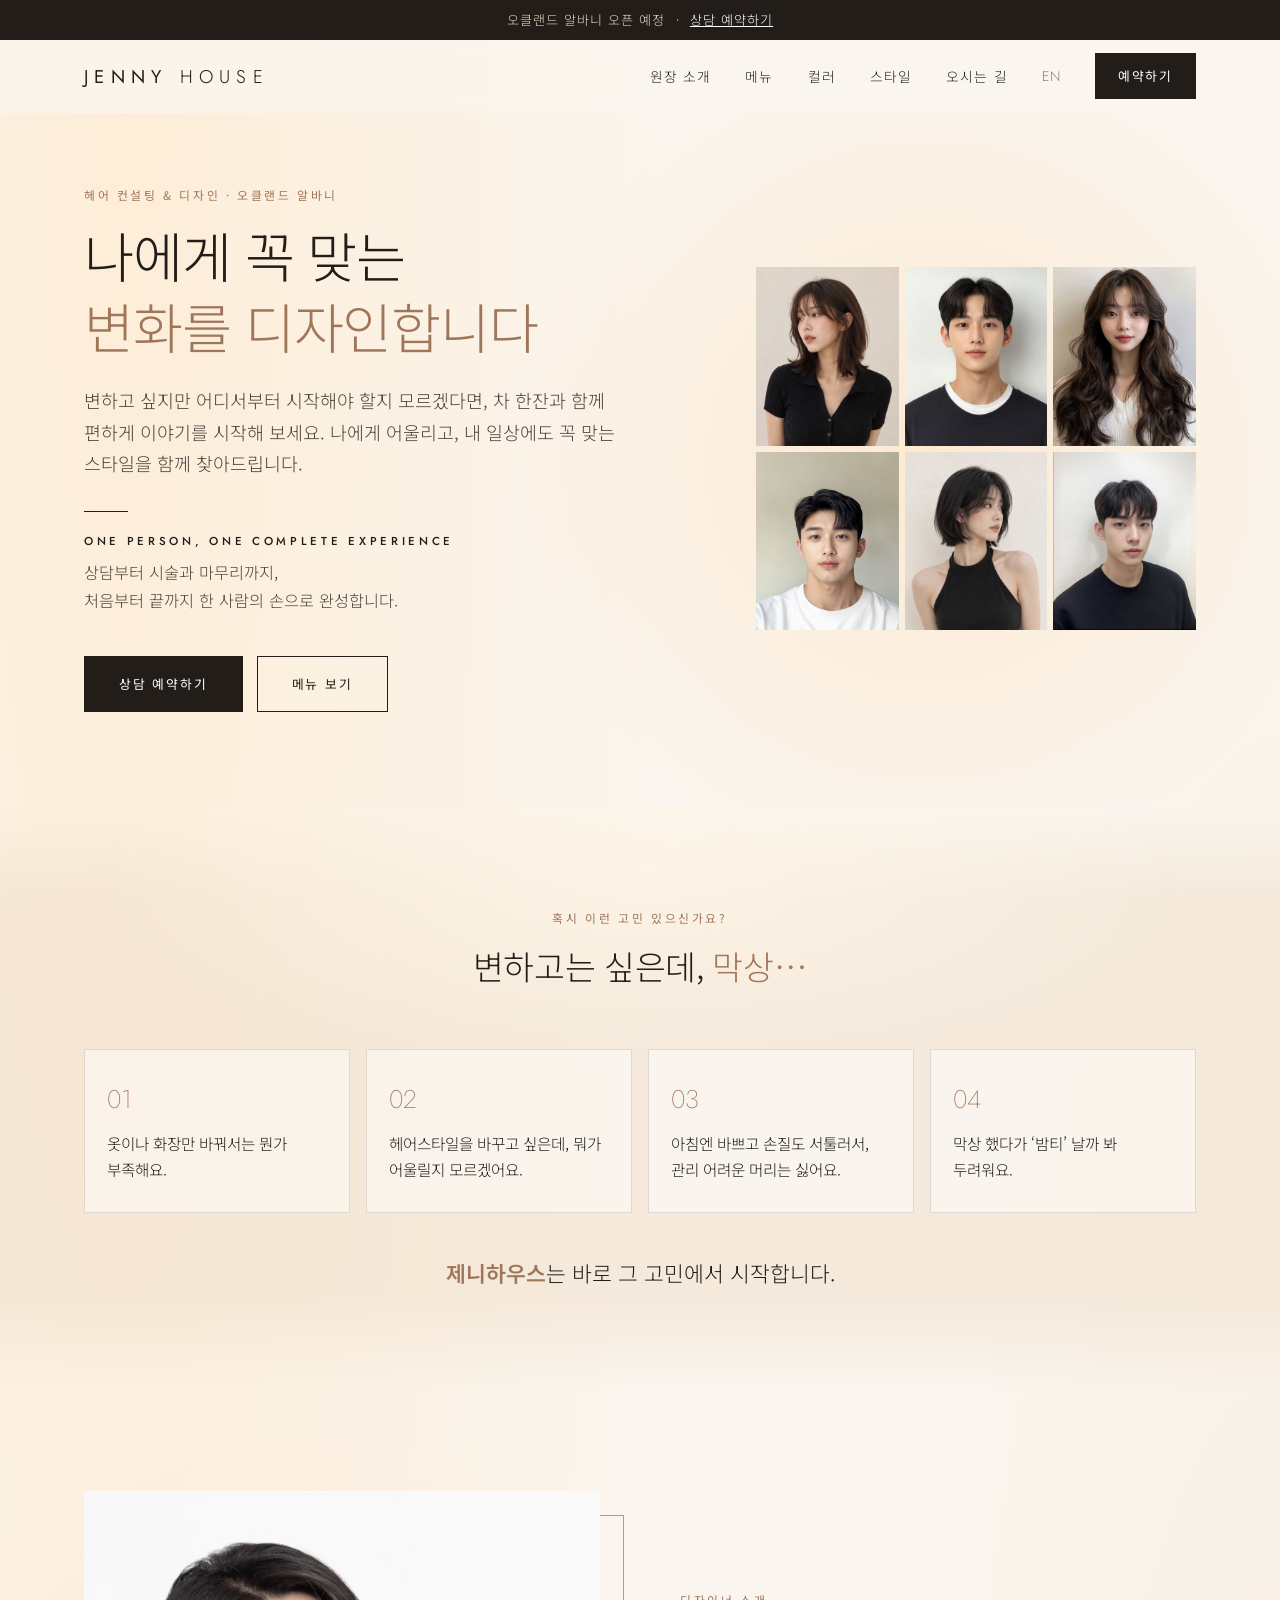
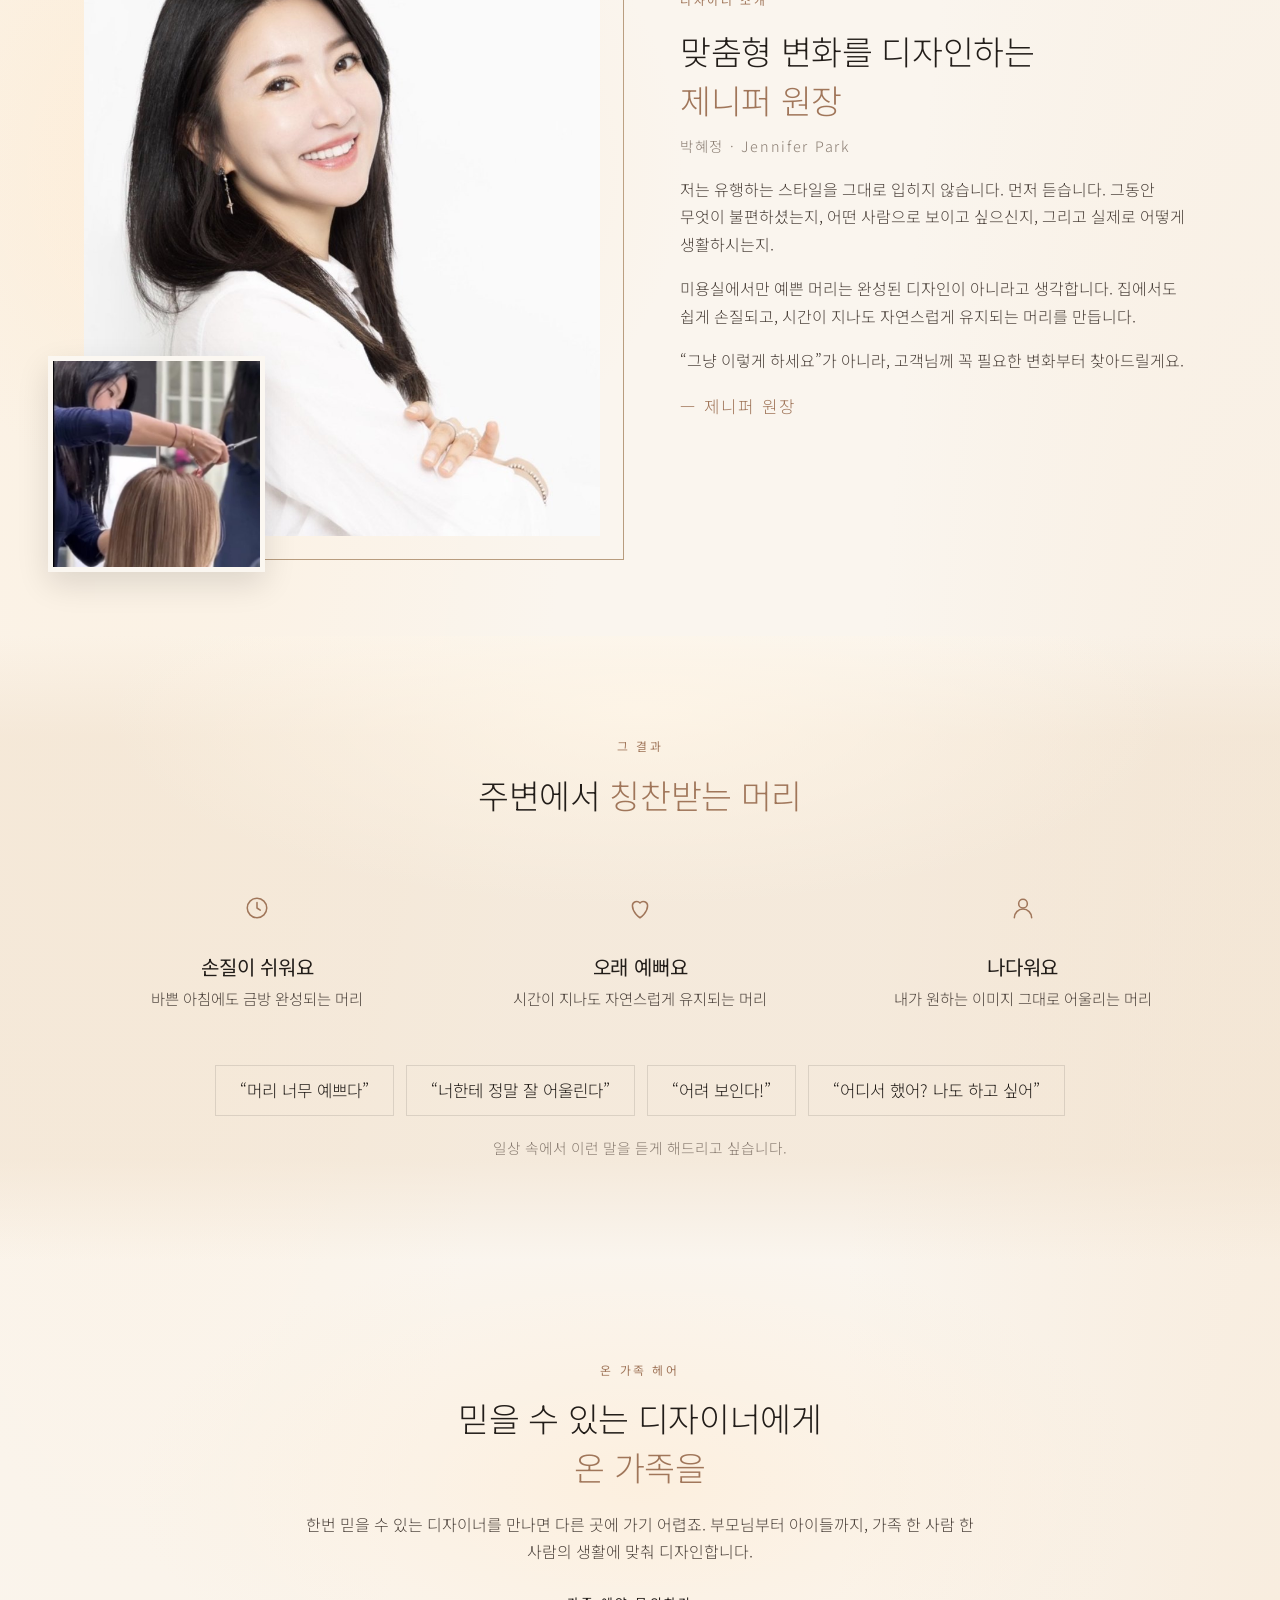
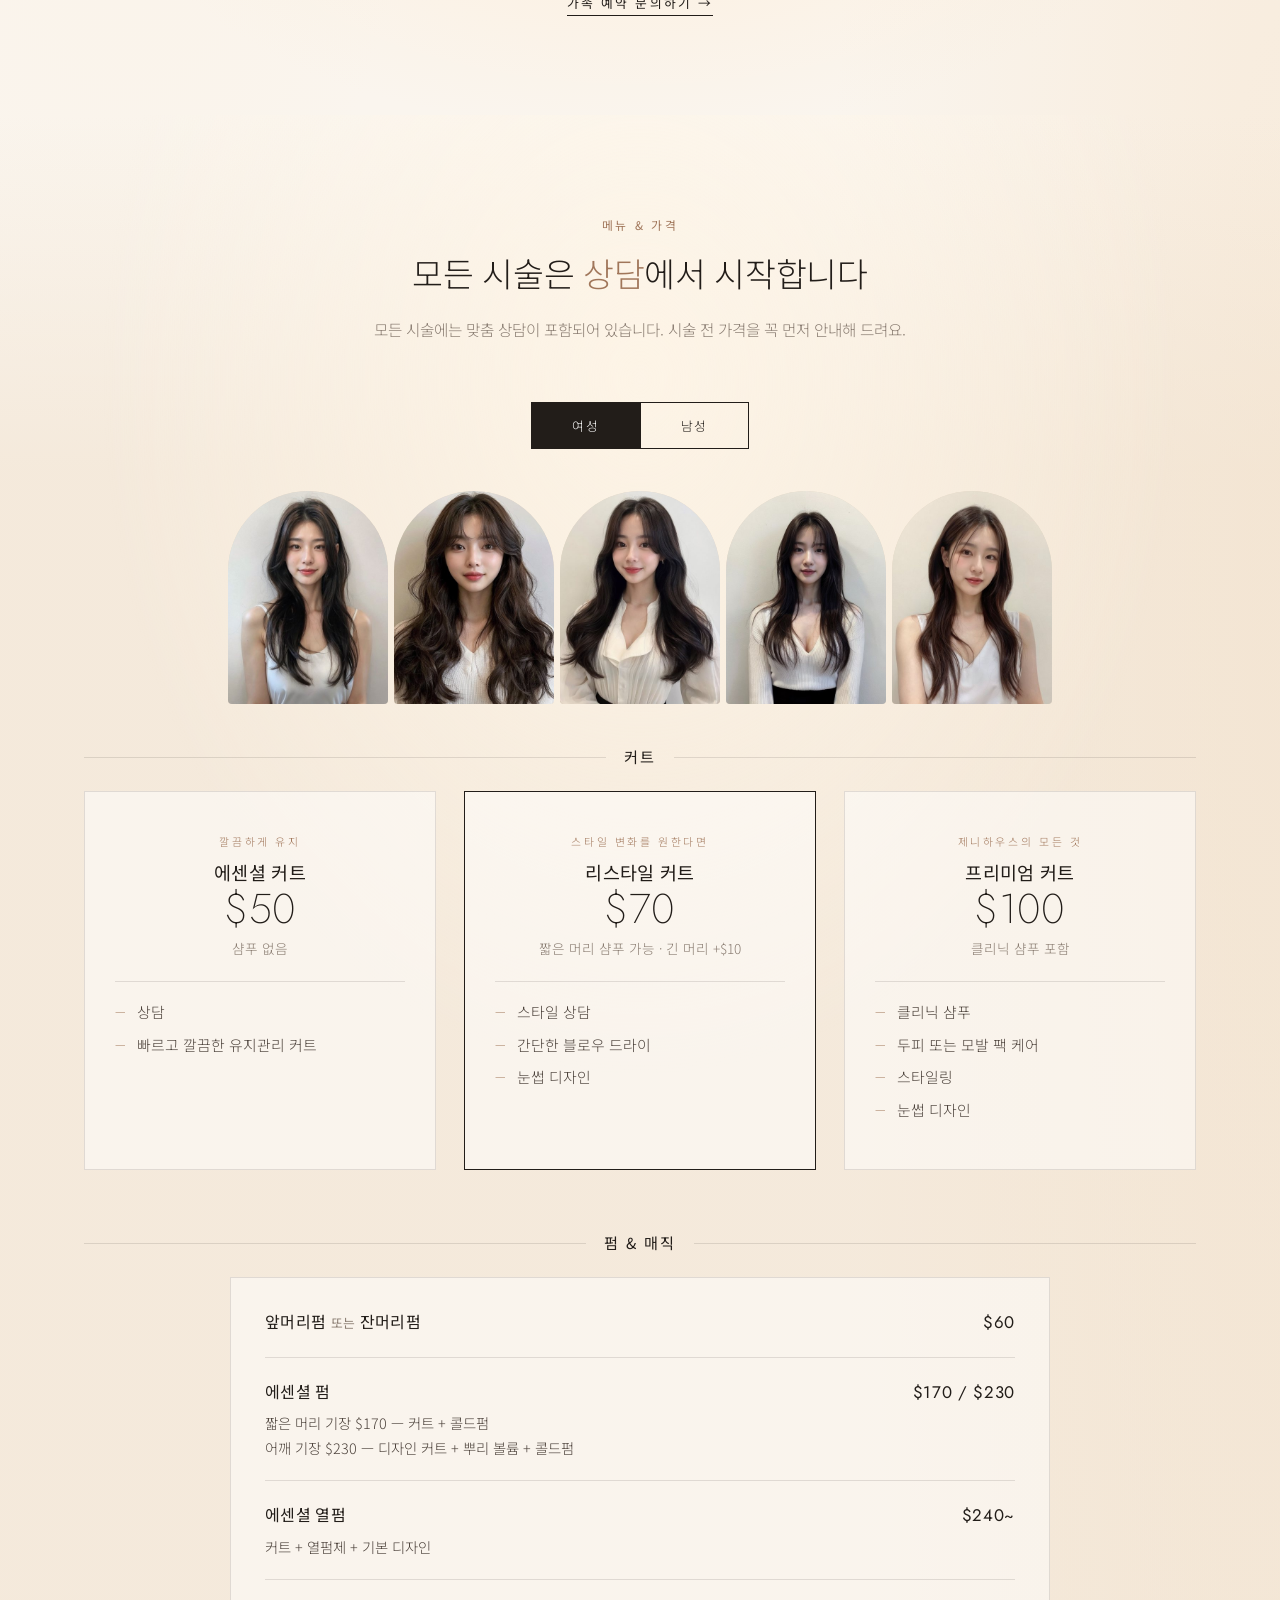
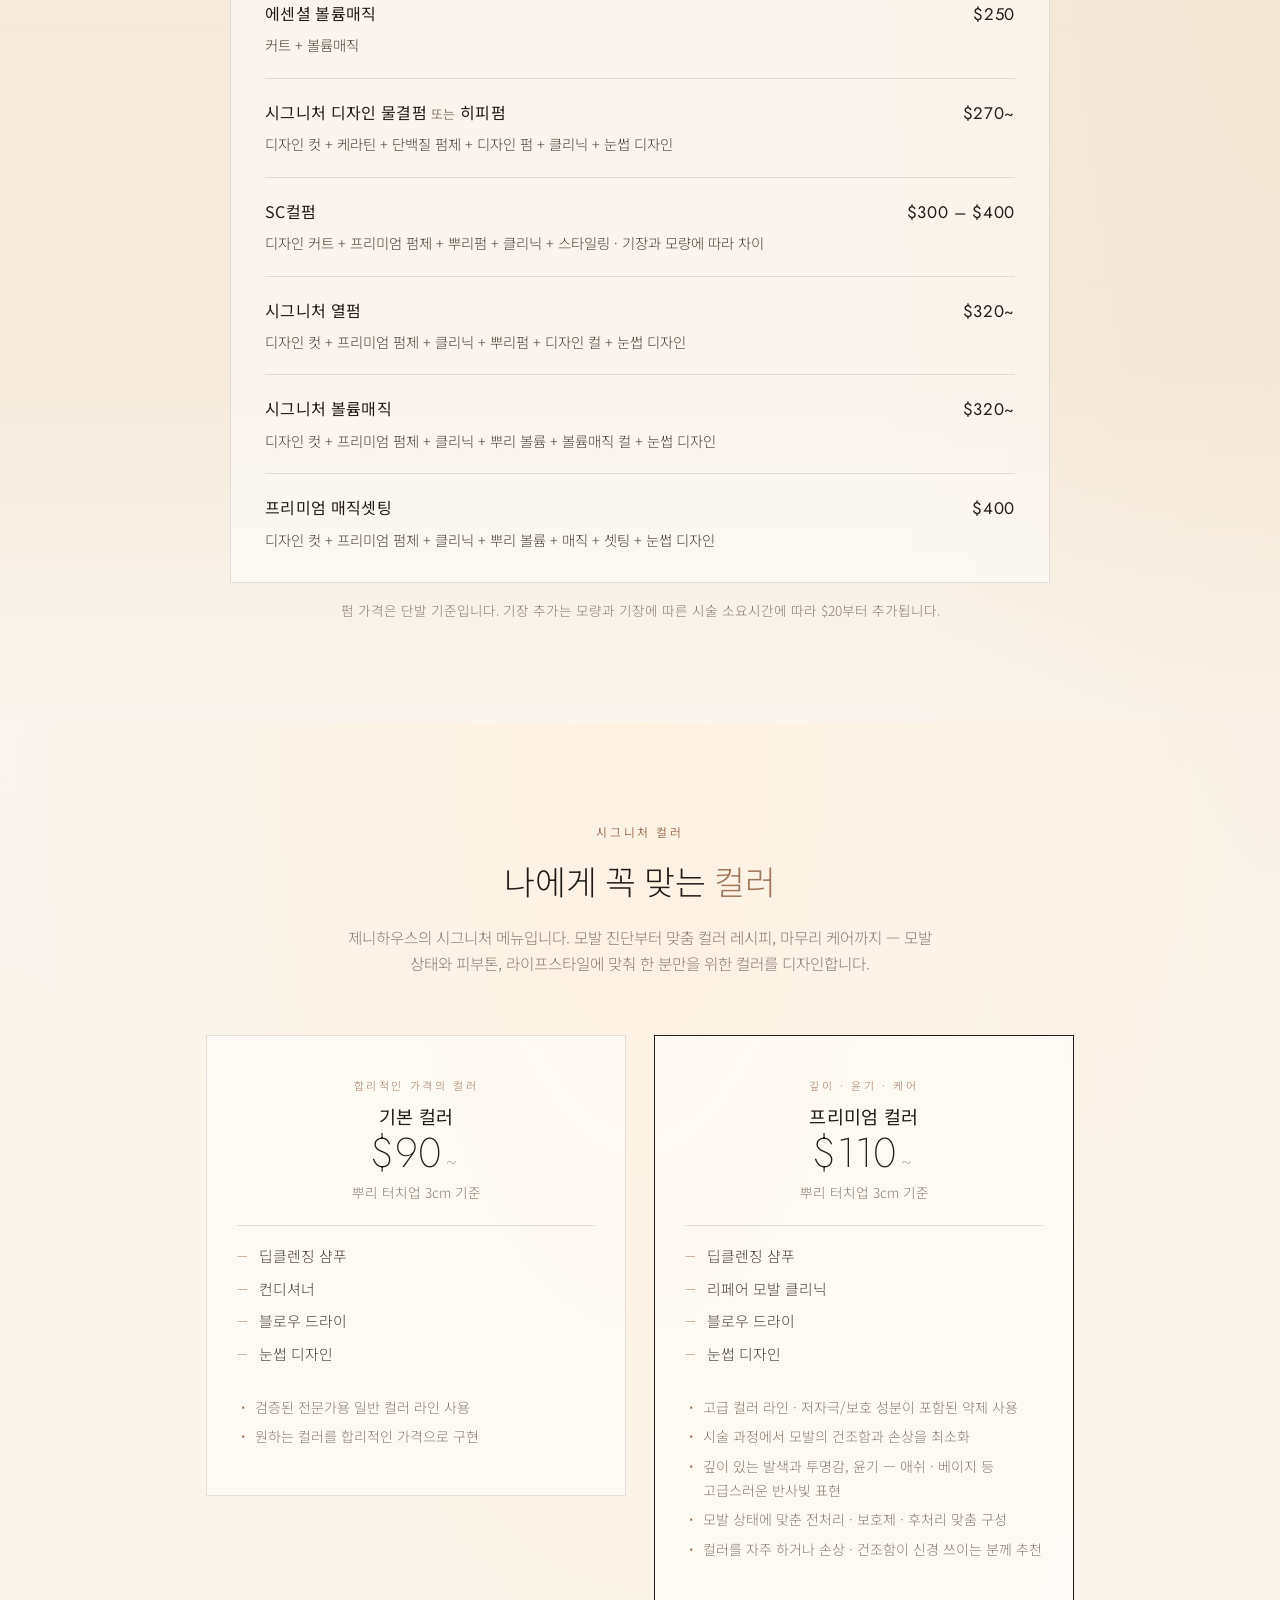
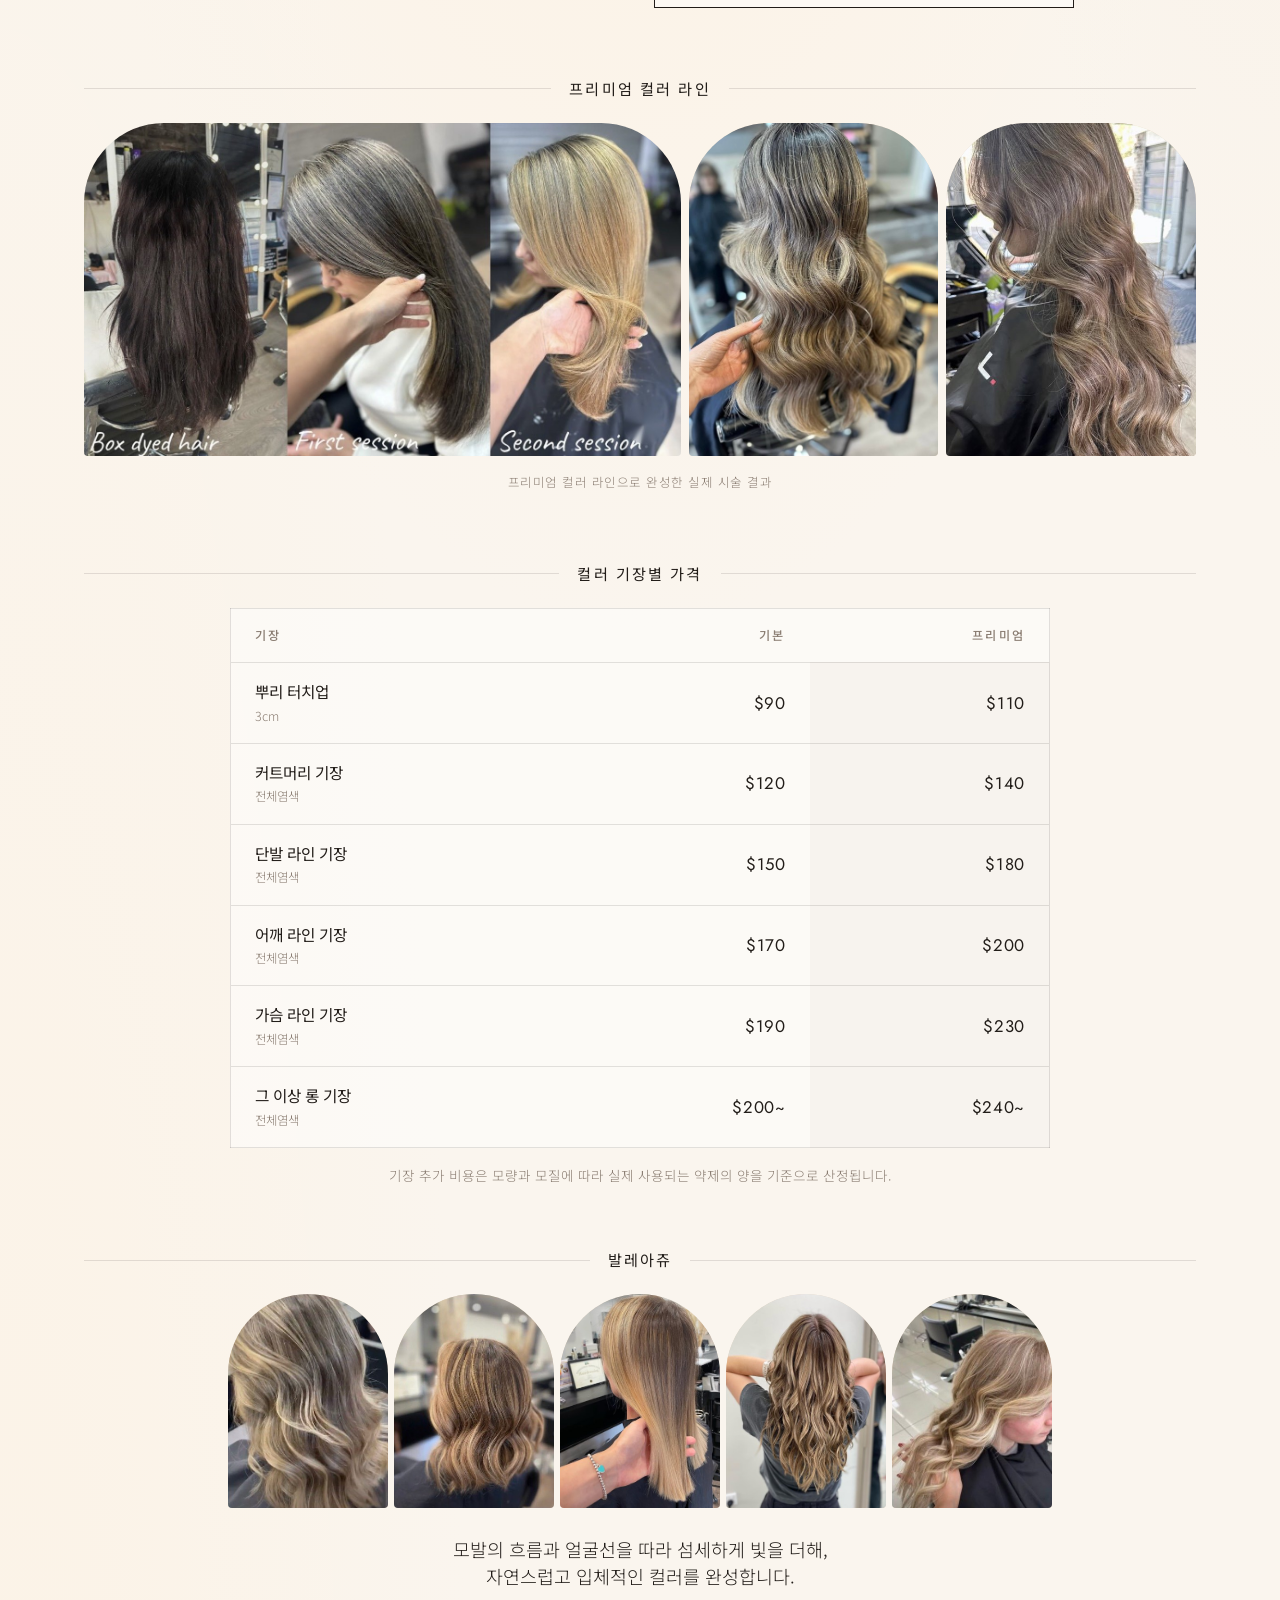
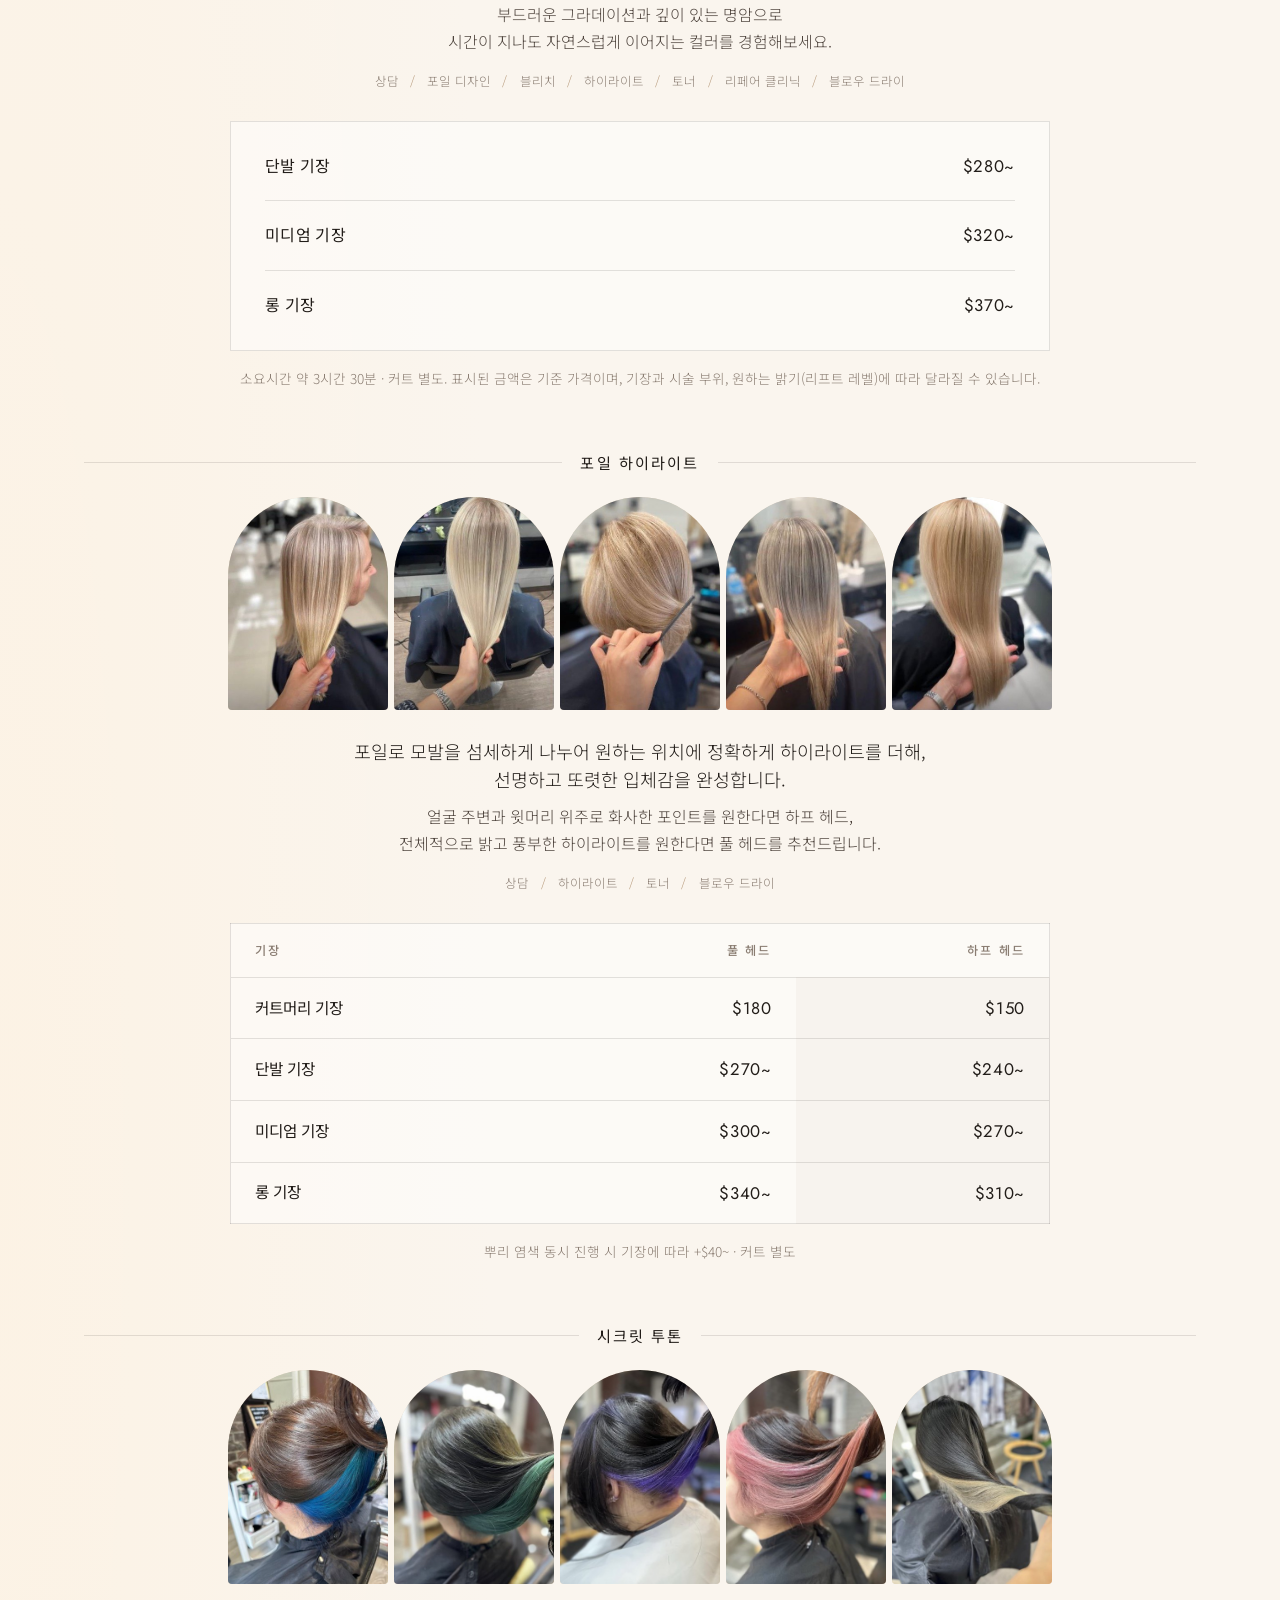
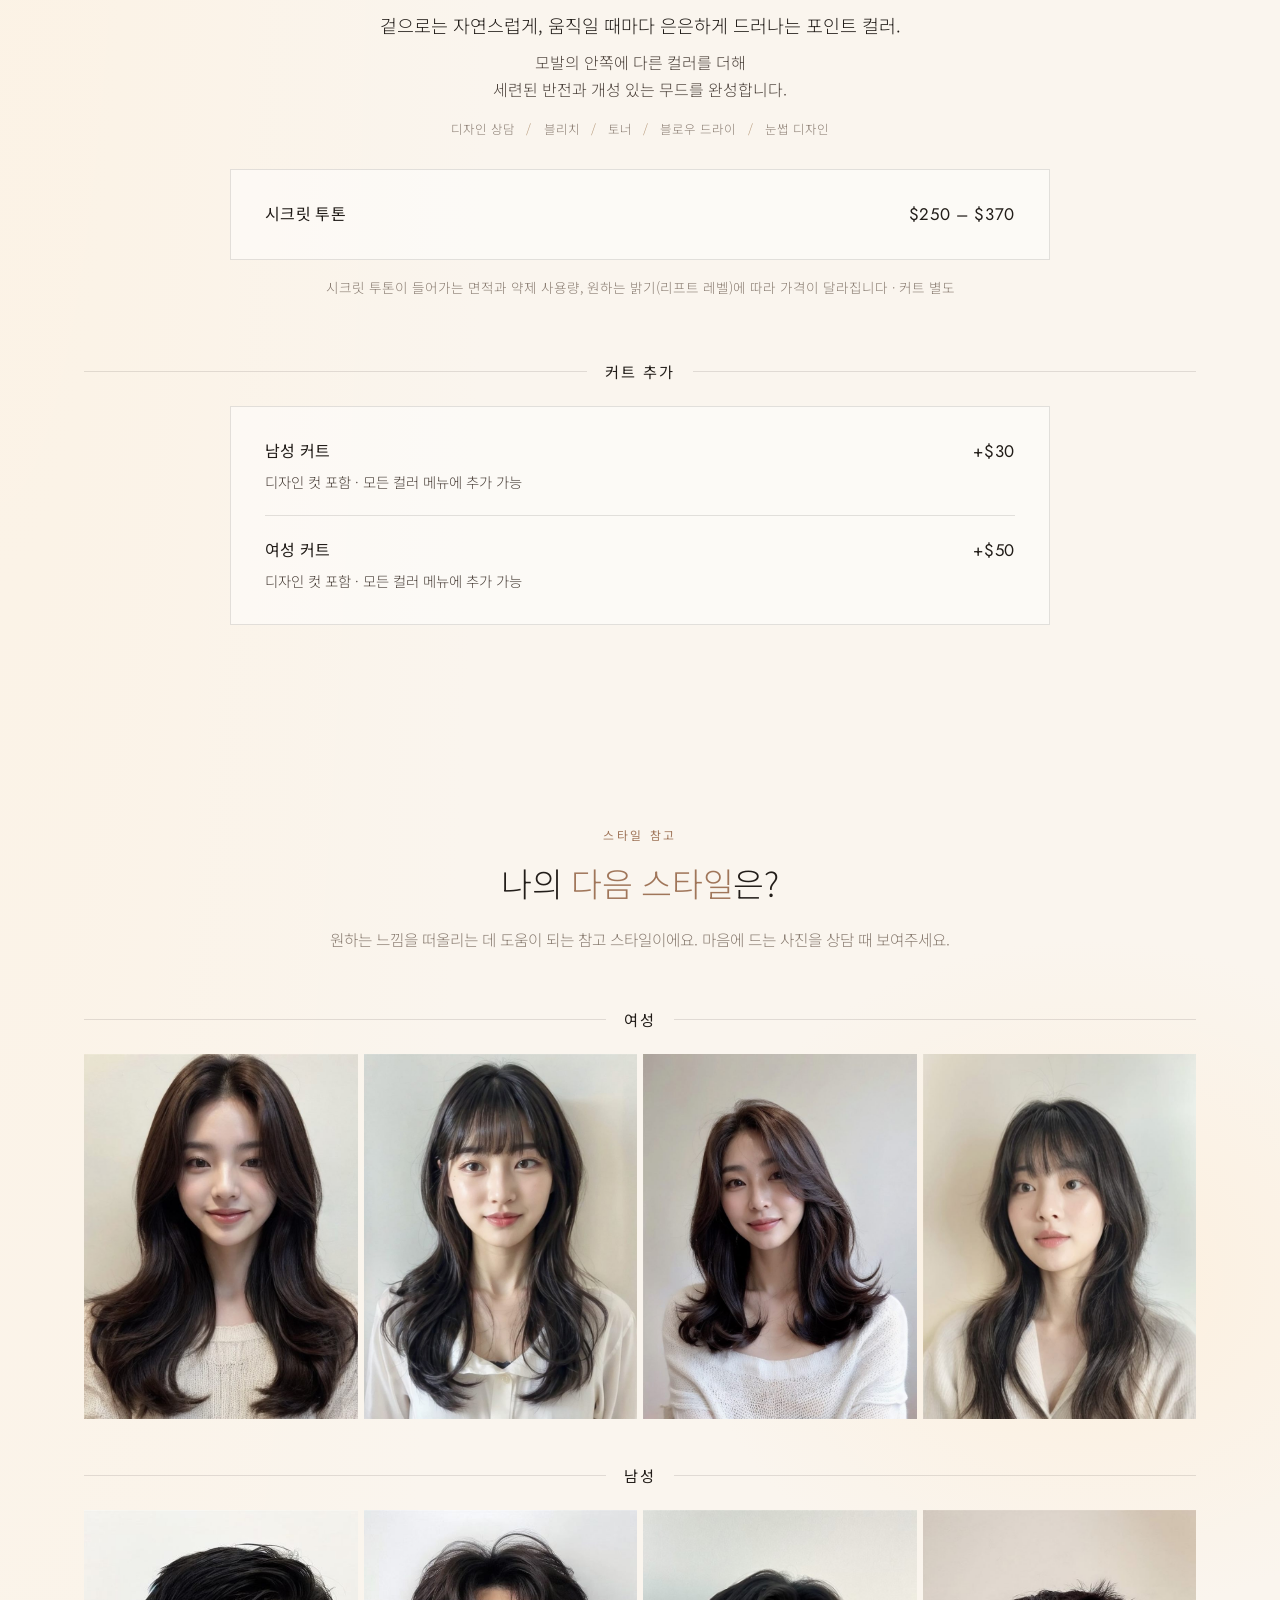
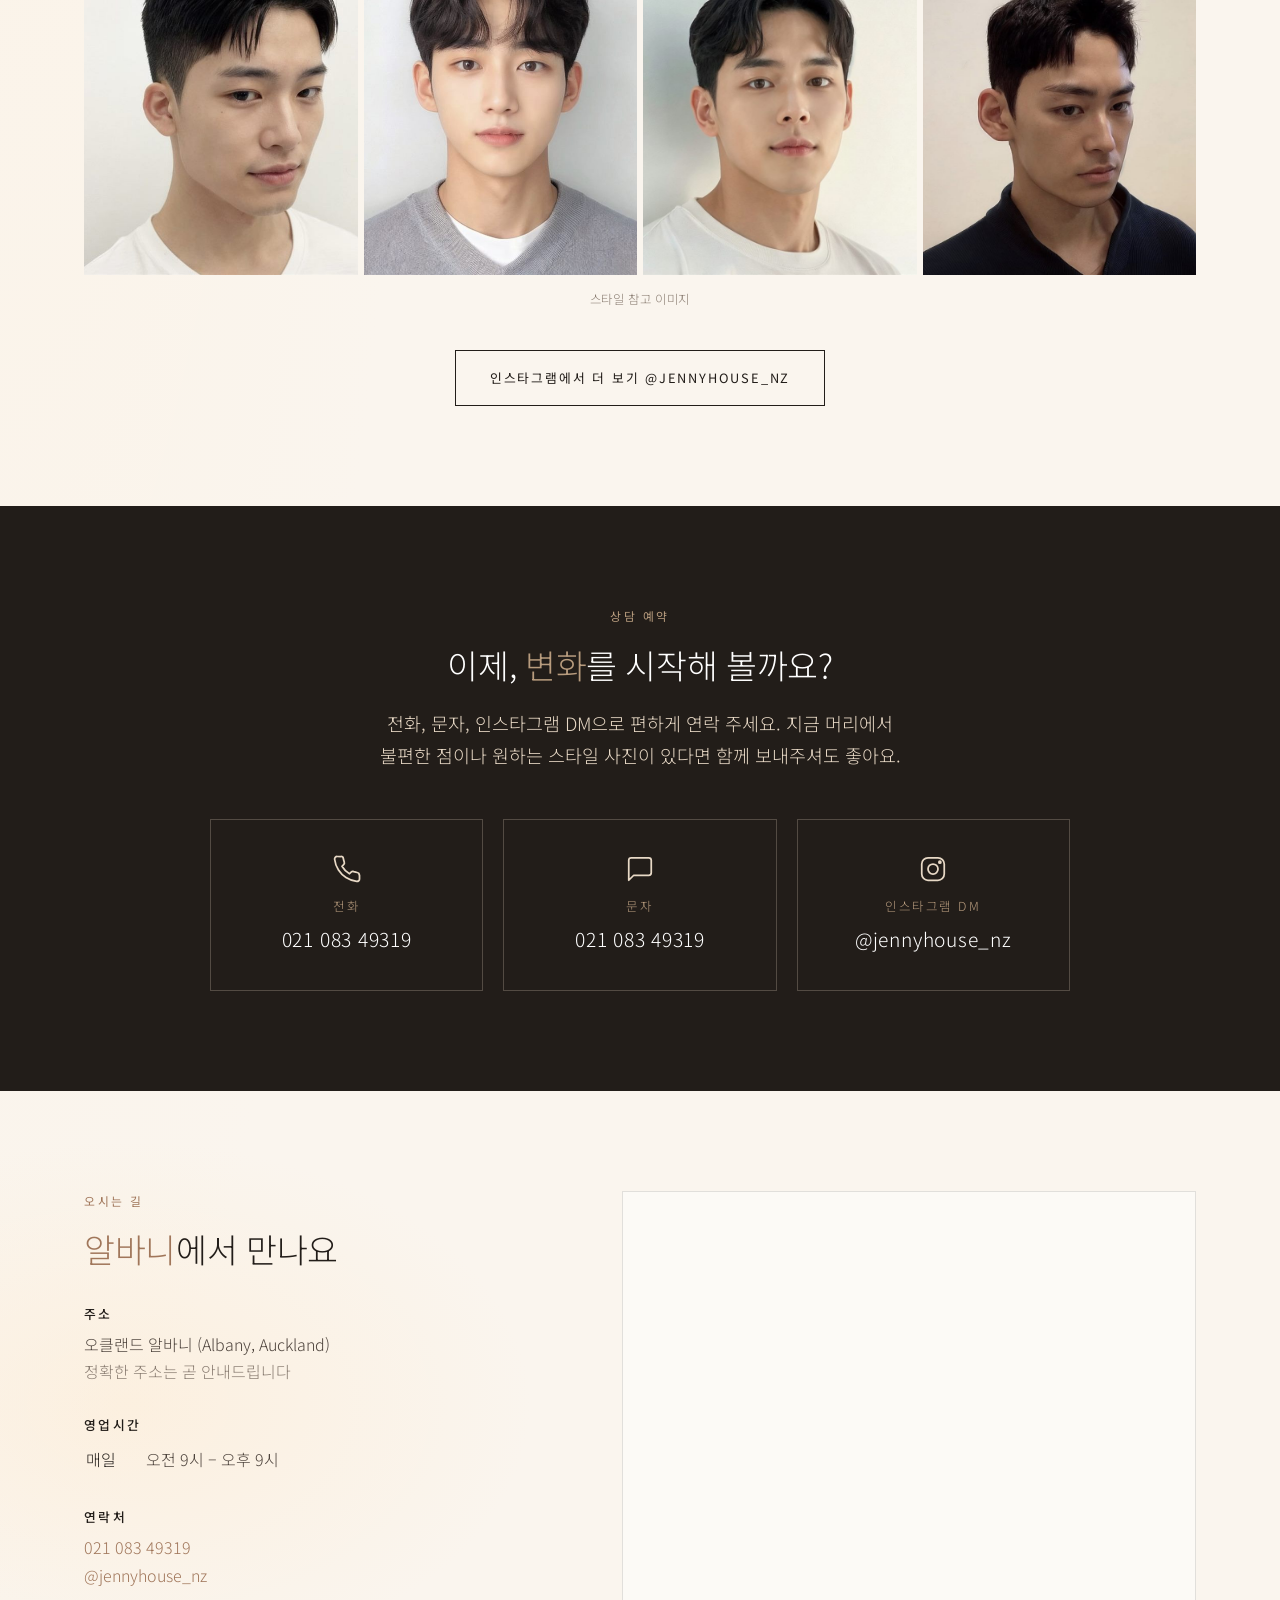
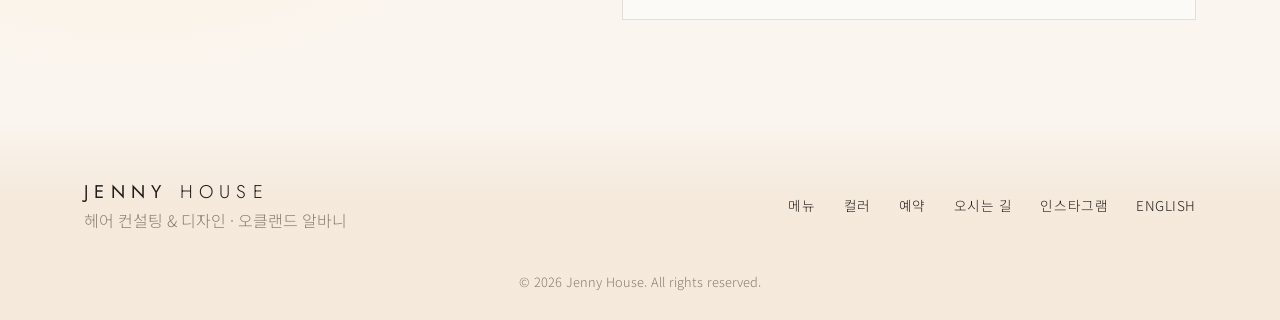
==== commit ac79d5f1: "Replace colour videos with photos; update balayage and two-tone rows - Premium Colour Line: videos r" ====
--- a/ko/index.html
+++ b/ko/index.html
@@ -380,14 +380,12 @@
       </div>
 
       <h3 class="menu-group">프리미엄 컬러 라인</h3>
-      <div class="video-strip">
-        <video poster="../videos/premium-1.jpg" muted loop playsinline preload="none" aria-label="프리미엄 컬러 시술 결과 영상 1"><source src="../videos/premium-1.mp4" type="video/mp4"><source src="../videos/premium-1.webm" type="video/webm"></video>
-        <video poster="../videos/premium-2.jpg" muted loop playsinline preload="none" aria-label="프리미엄 컬러 시술 결과 영상 2"><source src="../videos/premium-2.mp4" type="video/mp4"><source src="../videos/premium-2.webm" type="video/webm"></video>
-        <video poster="../videos/premium-3.jpg" muted loop playsinline preload="none" aria-label="프리미엄 컬러 시술 결과 영상 3"><source src="../videos/premium-3.mp4" type="video/mp4"><source src="../videos/premium-3.webm" type="video/webm"></video>
-        <video poster="../videos/premium-4.jpg" muted loop playsinline preload="none" aria-label="프리미엄 컬러 시술 결과 영상 4"><source src="../videos/premium-4.mp4" type="video/mp4"><source src="../videos/premium-4.webm" type="video/webm"></video>
-        <video poster="../videos/premium-5.jpg" muted loop playsinline preload="none" aria-label="프리미엄 컬러 시술 결과 영상 5"><source src="../videos/premium-5.mp4" type="video/mp4"><source src="../videos/premium-5.webm" type="video/webm"></video>
-      </div>
-      <p class="video-caption">프리미엄 컬러 라인으로 완성한 실제 시술 결과</p>
+      <div class="premium-photos">
+        <img class="wide" src="../images/premium-before-after.jpg" alt="셀프 염색 모발에서 두 번의 시술로 완성한 소프트 블론드 컬러 교정" loading="lazy">
+        <img src="../images/premium-1.jpg" alt="롱 웨이브 애쉬 베이지 컬러" loading="lazy">
+        <img src="../images/premium-2.jpg" alt="롱 웨이브 머쉬룸 브라운 컬러" loading="lazy">
+      </div>
+      <p class="photo-caption">프리미엄 컬러 라인으로 완성한 실제 시술 결과</p>
 
       <h3 class="menu-group">컬러 기장별 가격</h3>
       <table class="color-table">
@@ -409,8 +407,8 @@
       <div class="menu-photos">
         <img src="../images/balayage-1.jpg" alt="웨이브에 더한 애쉬 블론드 발레아쥬" loading="lazy">
         <img src="../images/balayage-2.jpg" alt="웨이브 단발의 카라멜 발레아쥬" loading="lazy">
-        <img src="../images/balayage-3.jpg" alt="롱 웨이브 블론드 발레아쥬" loading="lazy">
-        <img src="../images/balayage-4.jpg" alt="어깨 기장의 골드 발레아쥬" loading="lazy">
+        <img src="../images/balayage-3.jpg" alt="스트레이트 단발의 소프트 블론드 발레아쥬" loading="lazy">
+        <img src="../images/balayage-4.jpg" alt="롱 웨이브 브론드 발레아쥬" loading="lazy">
         <img src="../images/balayage-5.jpg" alt="얼굴선을 살린 베이지 발레아쥬" loading="lazy">
       </div>
       <div class="color-intro">
@@ -464,10 +462,10 @@
       <h3 class="menu-group">시크릿 투톤</h3>
       <div class="menu-photos">
         <img src="../images/two-tone-1.jpg" alt="브라운 모발 안쪽의 오션 블루 시크릿 투톤" loading="lazy">
-        <img src="../images/two-tone-2.jpg" alt="어두운 모발 안쪽의 애쉬 블론드 시크릿 투톤" loading="lazy">
         <img src="../images/two-tone-3.jpg" alt="에메랄드 그린 시크릿 투톤" loading="lazy">
         <img src="../images/two-tone-4.jpg" alt="단발에 더한 바이올렛 시크릿 투톤" loading="lazy">
         <img src="../images/two-tone-5.jpg" alt="로즈 핑크 시크릿 투톤" loading="lazy">
+        <img src="../images/two-tone-2.jpg" alt="어두운 모발 안쪽의 애쉬 블론드 시크릿 투톤" loading="lazy">
       </div>
       <div class="color-intro">
         <p class="color-lead">겉으로는 자연스럽게, 움직일 때마다 은은하게 드러나는 포인트 컬러.</p>
--- a/style.css
+++ b/style.css
@@ -494,10 +494,11 @@
 .hero-promise p:last-child { font-size: 1.02rem; font-weight: 300; color: var(--text); line-height: 1.7; }
 
 /* 프리미엄 컬러 라인 영상 */
-.video-strip { display: flex; flex-wrap: wrap; justify-content: center; gap: 10px; }
-.video-strip video { flex: 0 0 calc((100% - 20px) / 3); min-width: 0; width: 100%; aspect-ratio: 16 / 9; object-fit: cover; display: block; background: var(--sand); border-radius: 60px 60px 4px 4px; }
-.video-caption { text-align: center; font-size: .72rem; letter-spacing: .24em; text-transform: uppercase; color: var(--muted); margin-top: 1rem; }
-.color-cards + .menu-group, .video-caption + .menu-group { margin-top: 4.5rem; }
+.premium-photos { display: grid; grid-template-columns: 1.794fr .75fr .75fr; gap: 8px; align-items: start; }
+.premium-photos img { width: 100%; aspect-ratio: 3 / 4; object-fit: cover; object-position: center 35%; border-radius: 80px 80px 4px 4px; background: var(--sand); }
+.premium-photos img.wide { aspect-ratio: 1290 / 719; object-position: center; }
+.photo-caption { text-align: center; font-size: .72rem; letter-spacing: .24em; text-transform: uppercase; color: var(--muted); margin-top: 1rem; }
+.color-cards + .menu-group, .photo-caption + .menu-group { margin-top: 4.5rem; }
 
 /* 한국어 페이지 */
 html[lang="ko"] body { font-weight: 300; }
@@ -512,7 +513,7 @@
 html[lang="ko"] .ml-name { font-size: 1rem; }
 html[lang="ko"] .color-table tbody th { font-size: .98rem; }
 html[lang="ko"] .chips li { letter-spacing: .08em; font-size: .78rem; }
-html[lang="ko"] .video-caption { letter-spacing: .12em; font-size: .78rem; }
+html[lang="ko"] .photo-caption { letter-spacing: .12em; font-size: .78rem; }
 html[lang="ko"] .price, html[lang="ko"] .ml-price, html[lang="ko"] .signature { font-family: "Jost", sans-serif; }
 html[lang="ko"] .signature { font-family: var(--serif); }
 .price, .ml-price, .color-table td { font-variant-numeric: lining-nums; }
@@ -567,10 +568,9 @@
   .menu-photos { justify-content: flex-start; overflow-x: auto; scroll-snap-type: x mandatory; scroll-padding: 0 16px; margin: 0 -16px 32px; padding: 0 16px 6px; gap: 10px; scrollbar-width: none; }
   .menu-photos::-webkit-scrollbar { display: none; }
   .menu-photos img { flex-basis: 120px; width: 120px; scroll-snap-align: start; border-radius: 60px 60px 4px 4px; }
-  .video-strip { display: flex; overflow-x: auto; scroll-snap-type: x mandatory; scroll-padding: 0 16px; margin: 0 -16px; padding: 0 16px; scrollbar-width: none; }
-  .video-strip::-webkit-scrollbar { display: none; }
-  .video-strip { flex-wrap: nowrap; justify-content: flex-start; gap: 8px; }
-  .video-strip video { flex: 0 0 82%; min-width: 0; scroll-snap-align: start; border-radius: 48px 48px 4px 4px; }
+  .premium-photos { grid-template-columns: 1fr 1fr; gap: 6px; }
+  .premium-photos img { border-radius: 60px 60px 4px 4px; }
+  .premium-photos img.wide { grid-column: 1 / -1; border-radius: 48px 48px 4px 4px; }
   .price-card { padding: 34px 24px; }
   .menu-list { padding: 4px 18px; }
   .color-table th, .color-table td { padding: 13px 12px; }
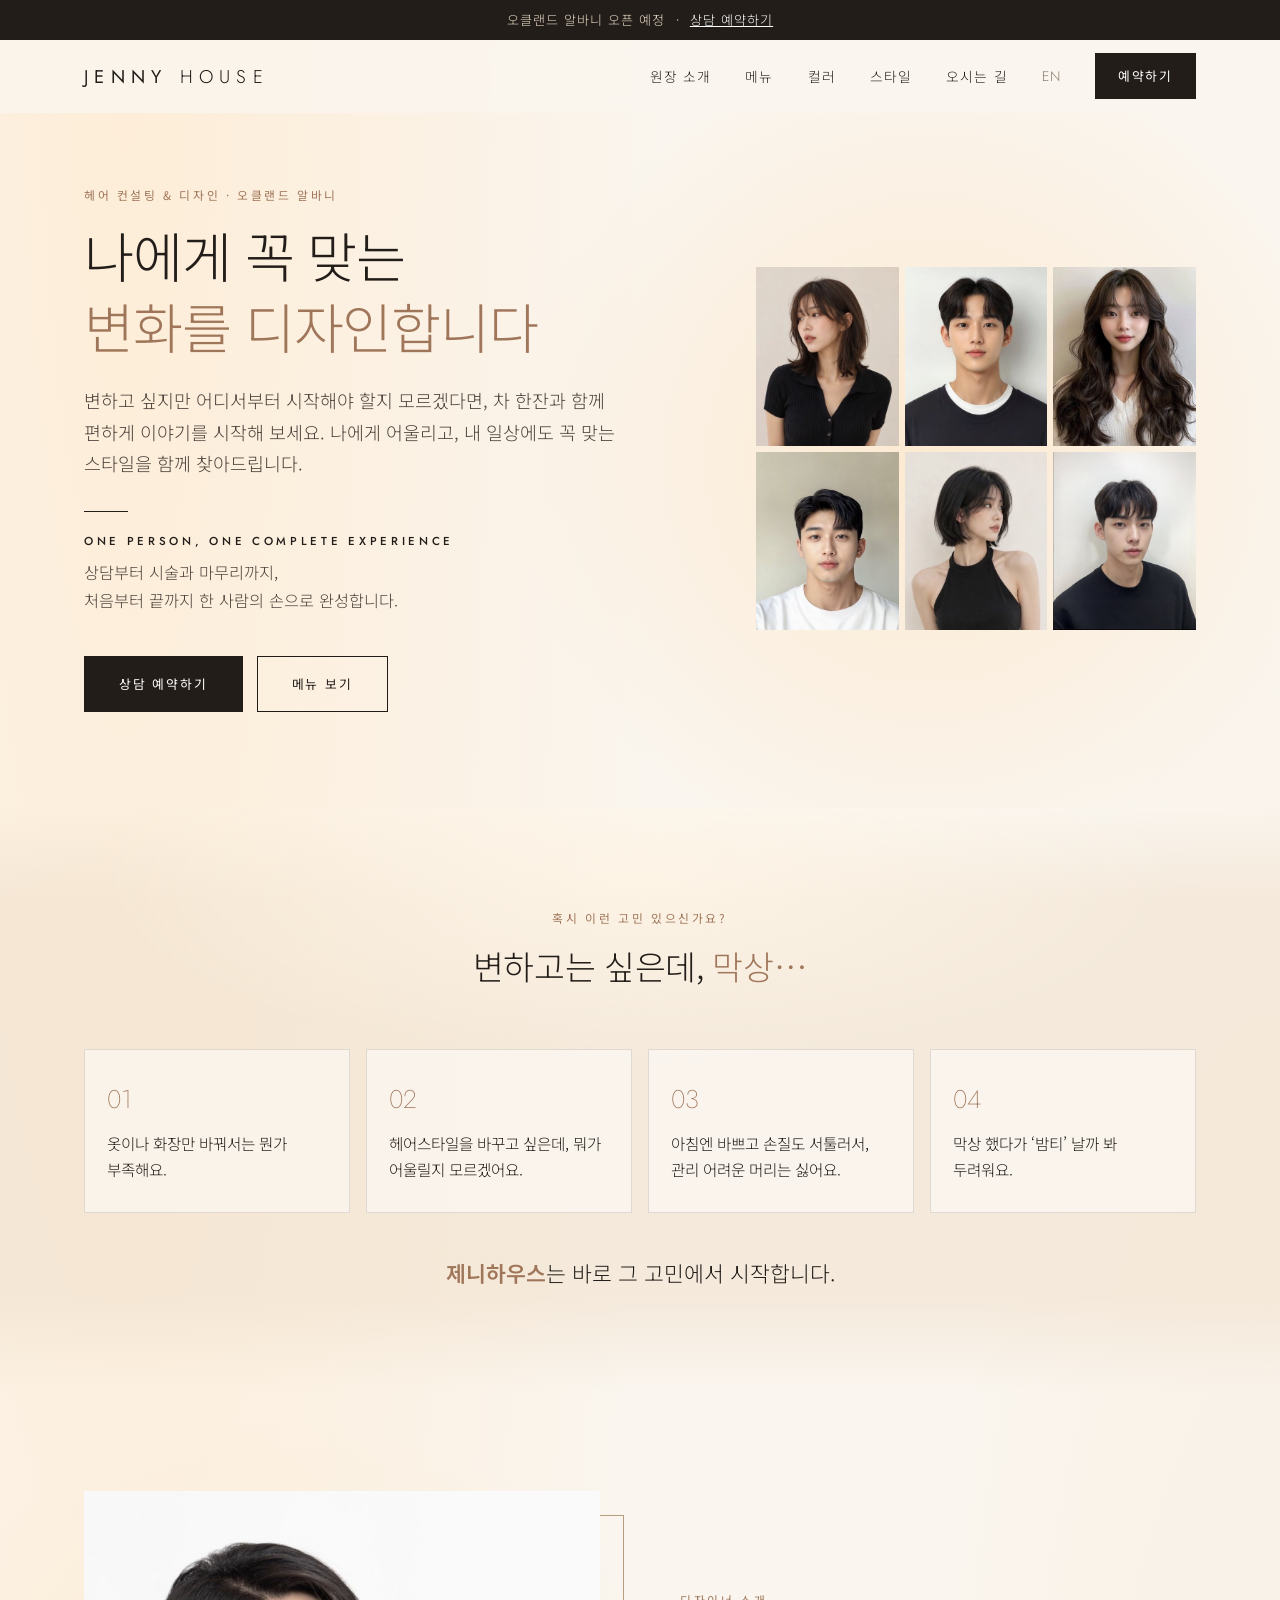
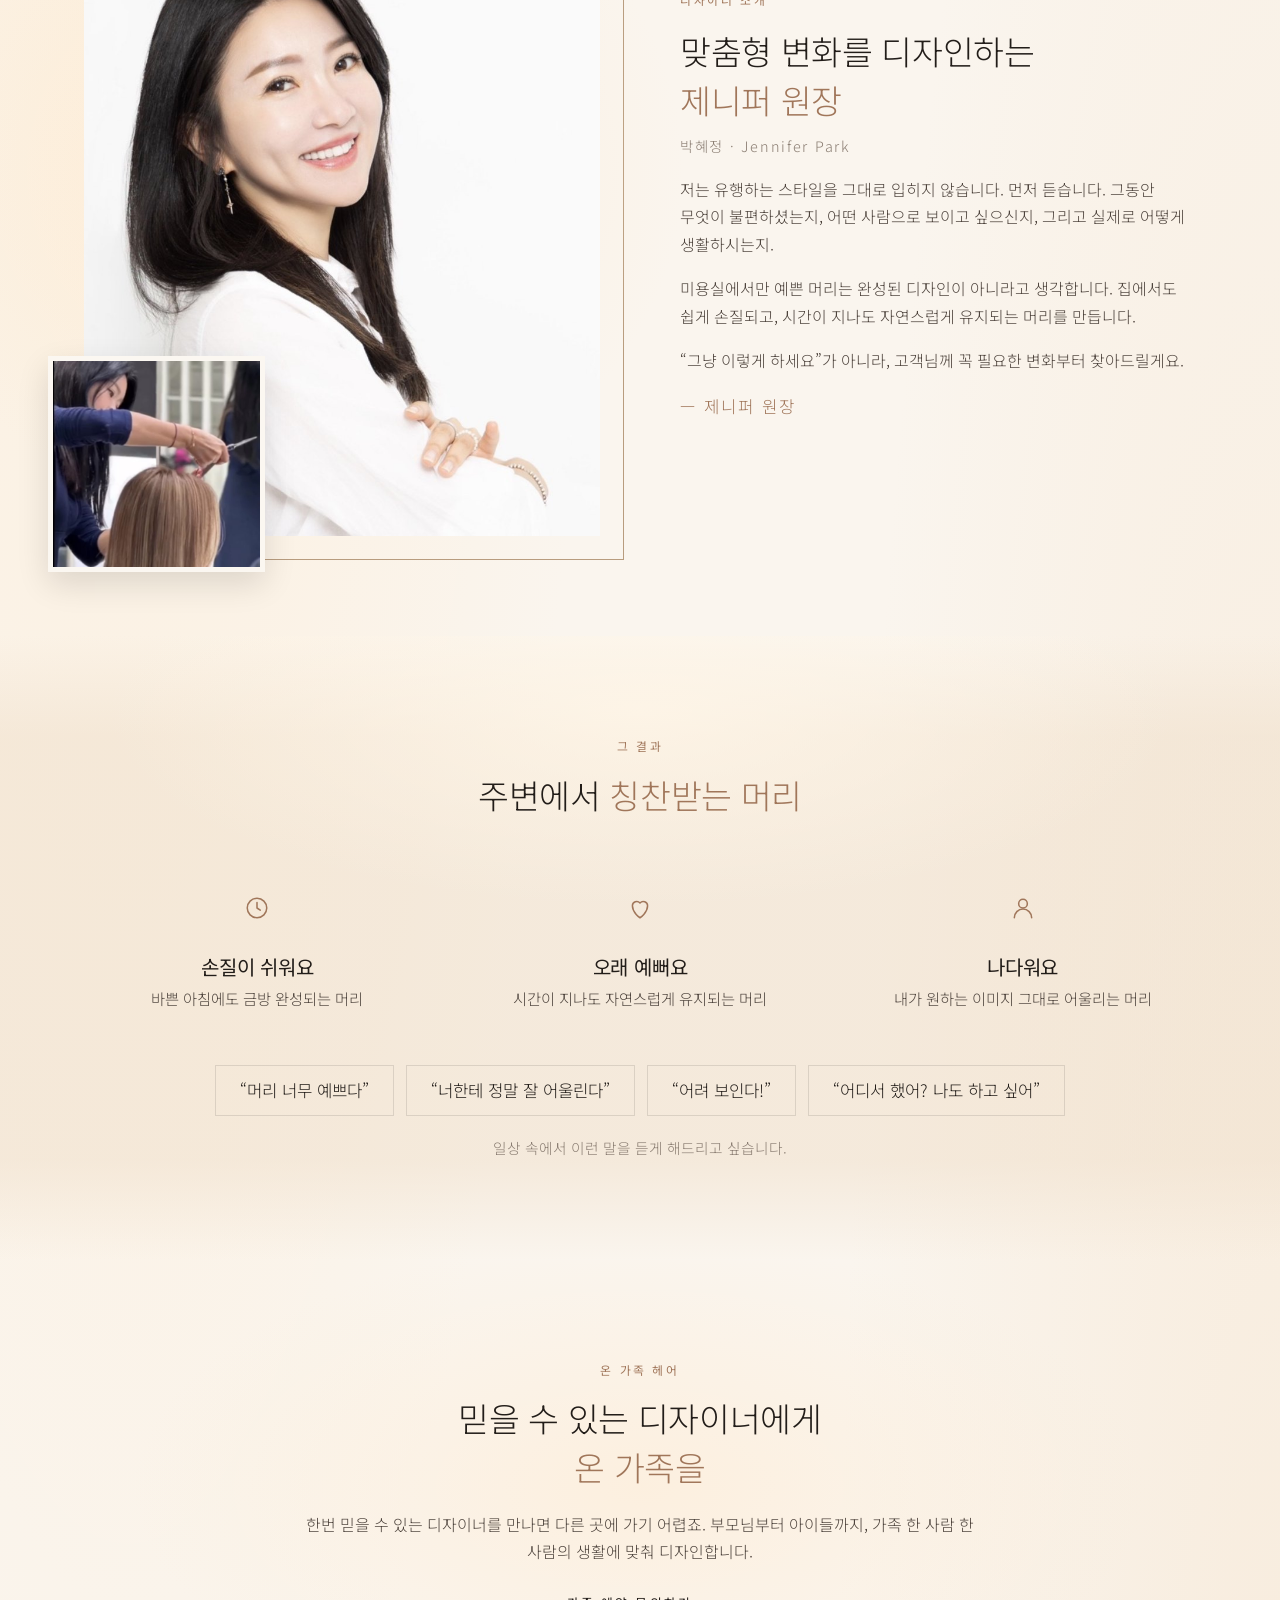
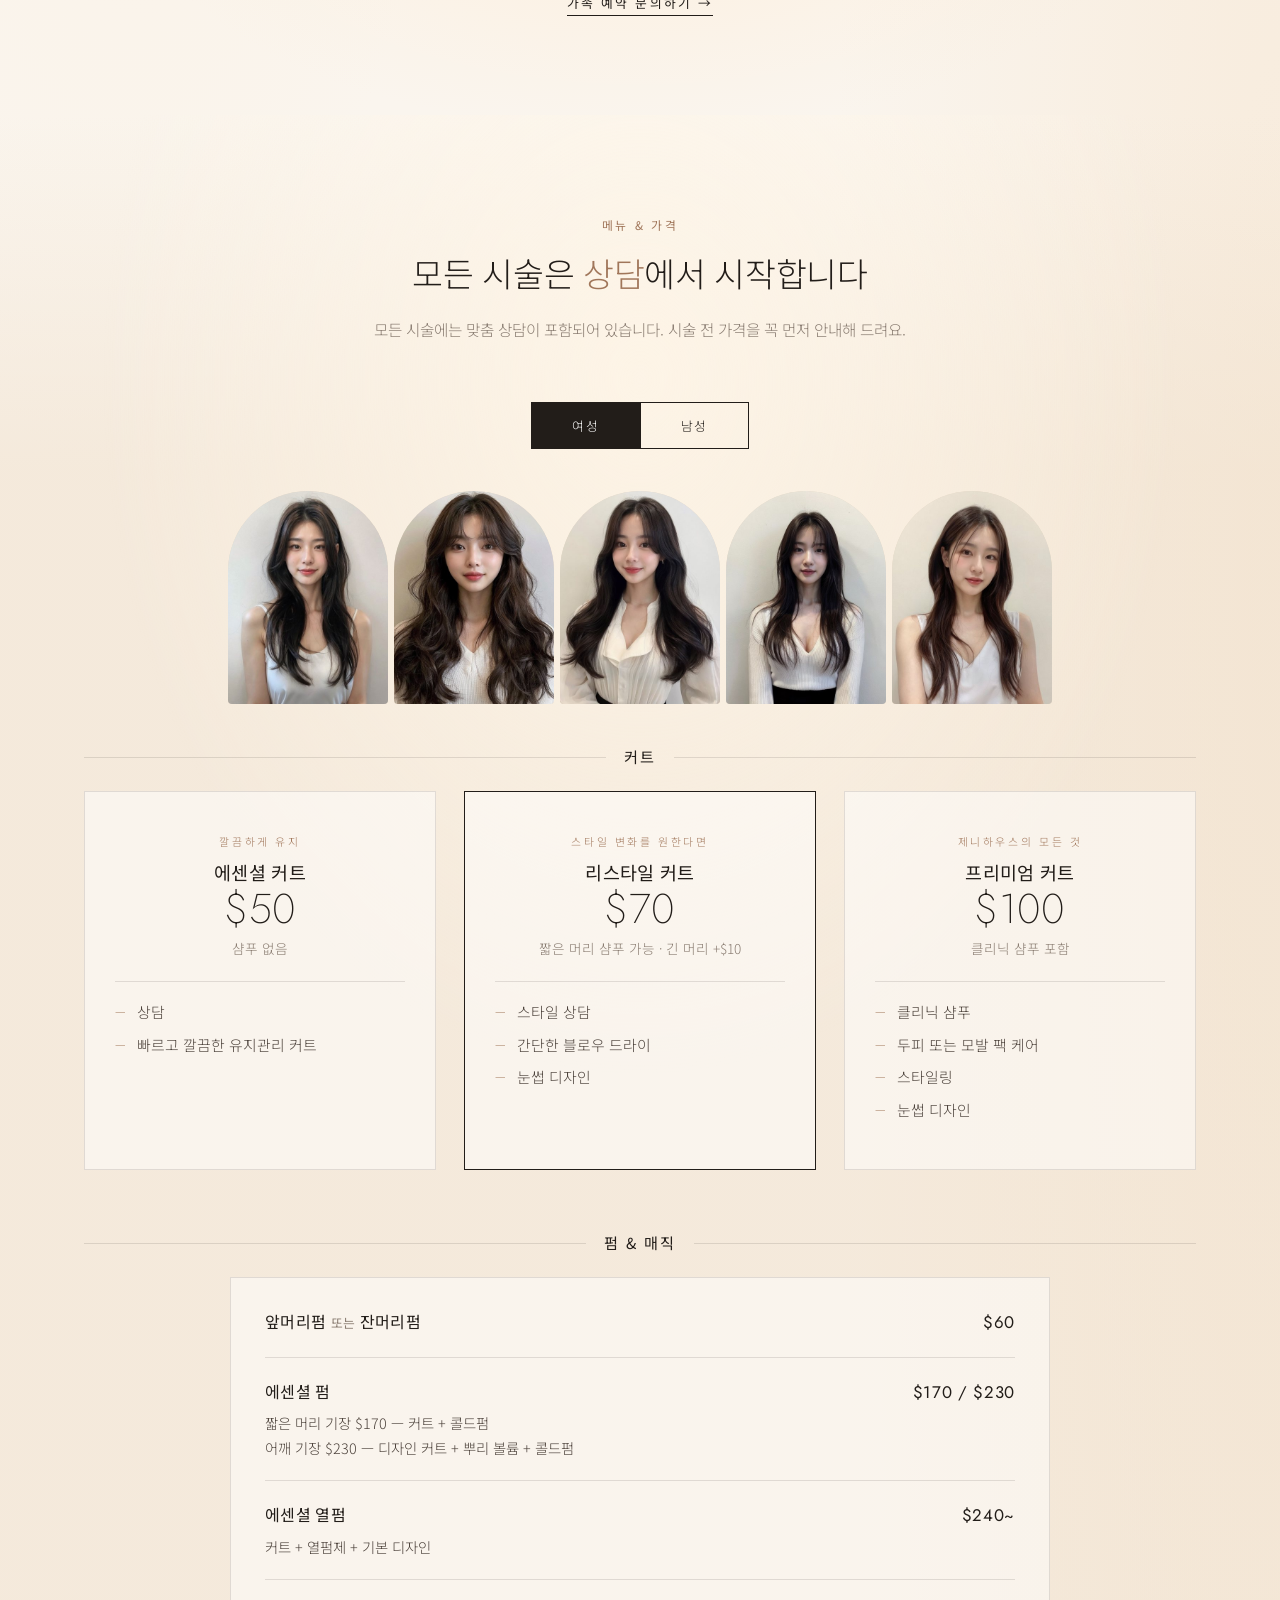
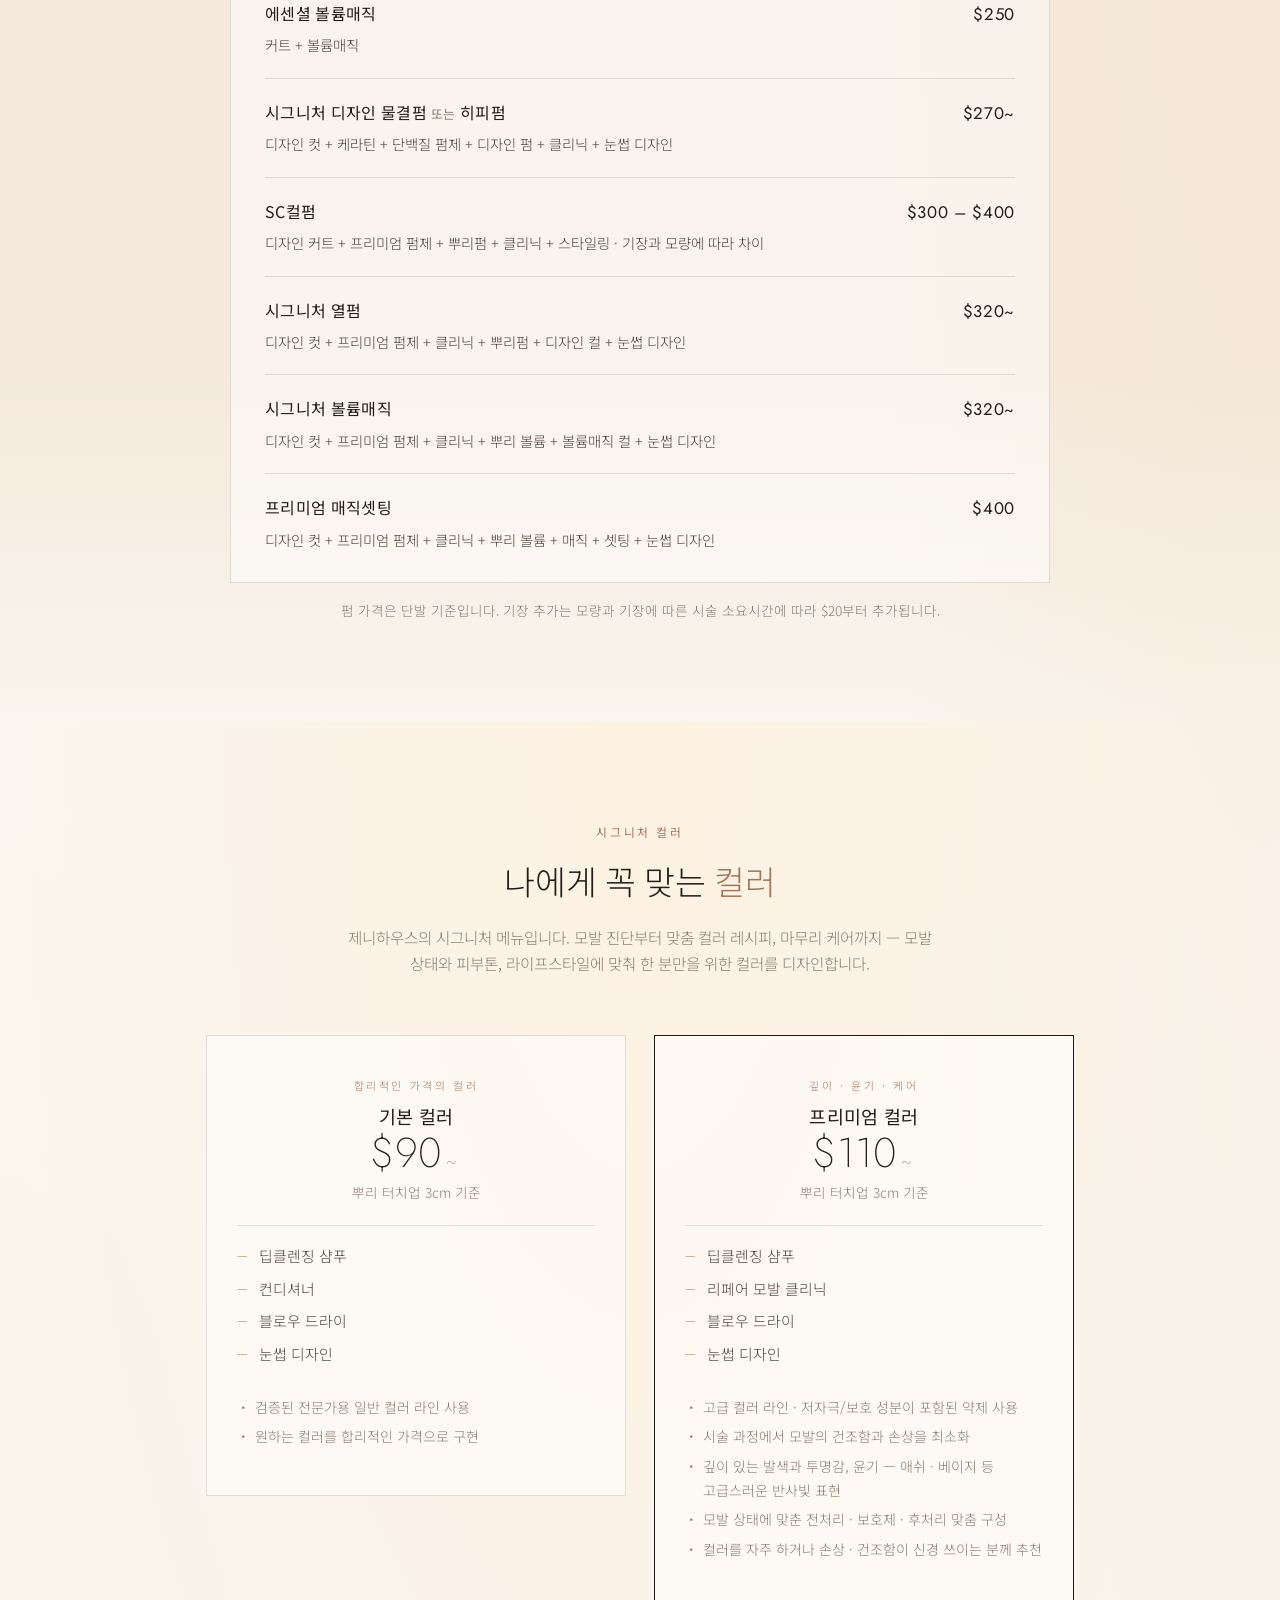
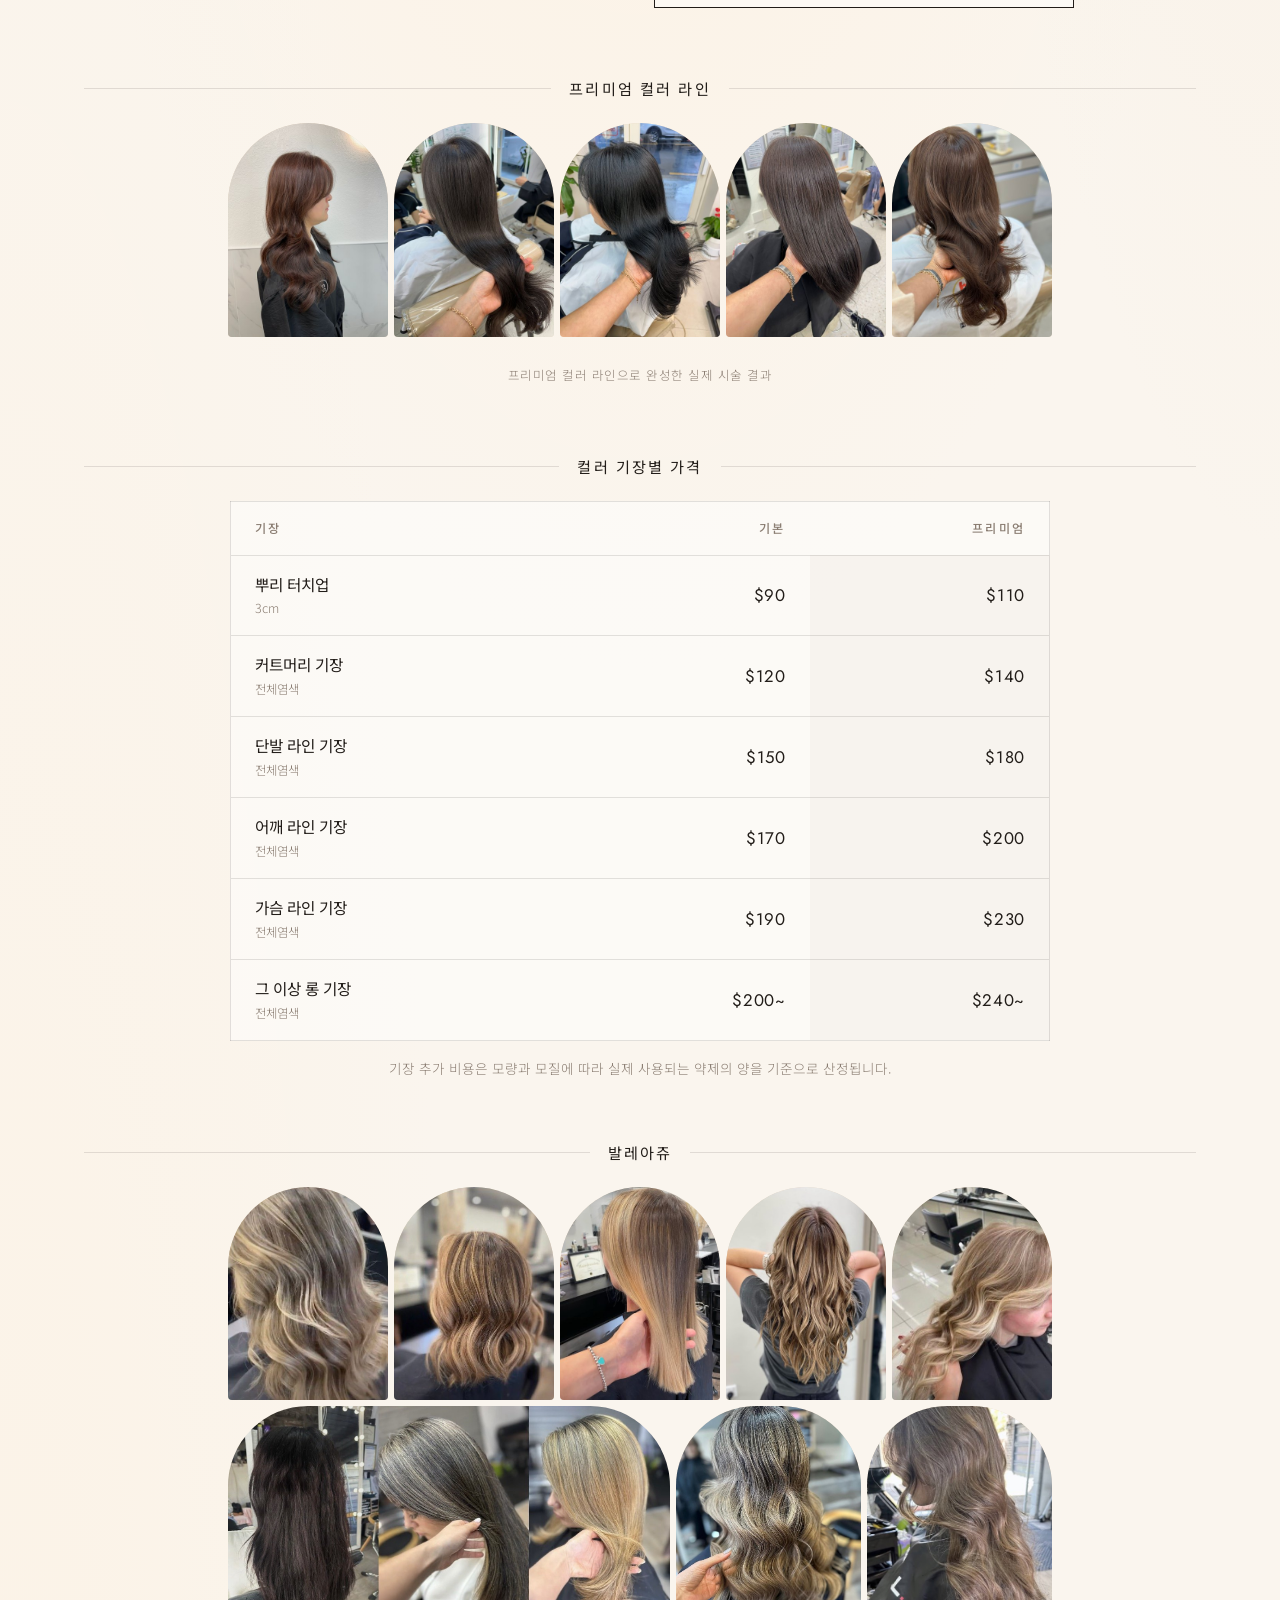
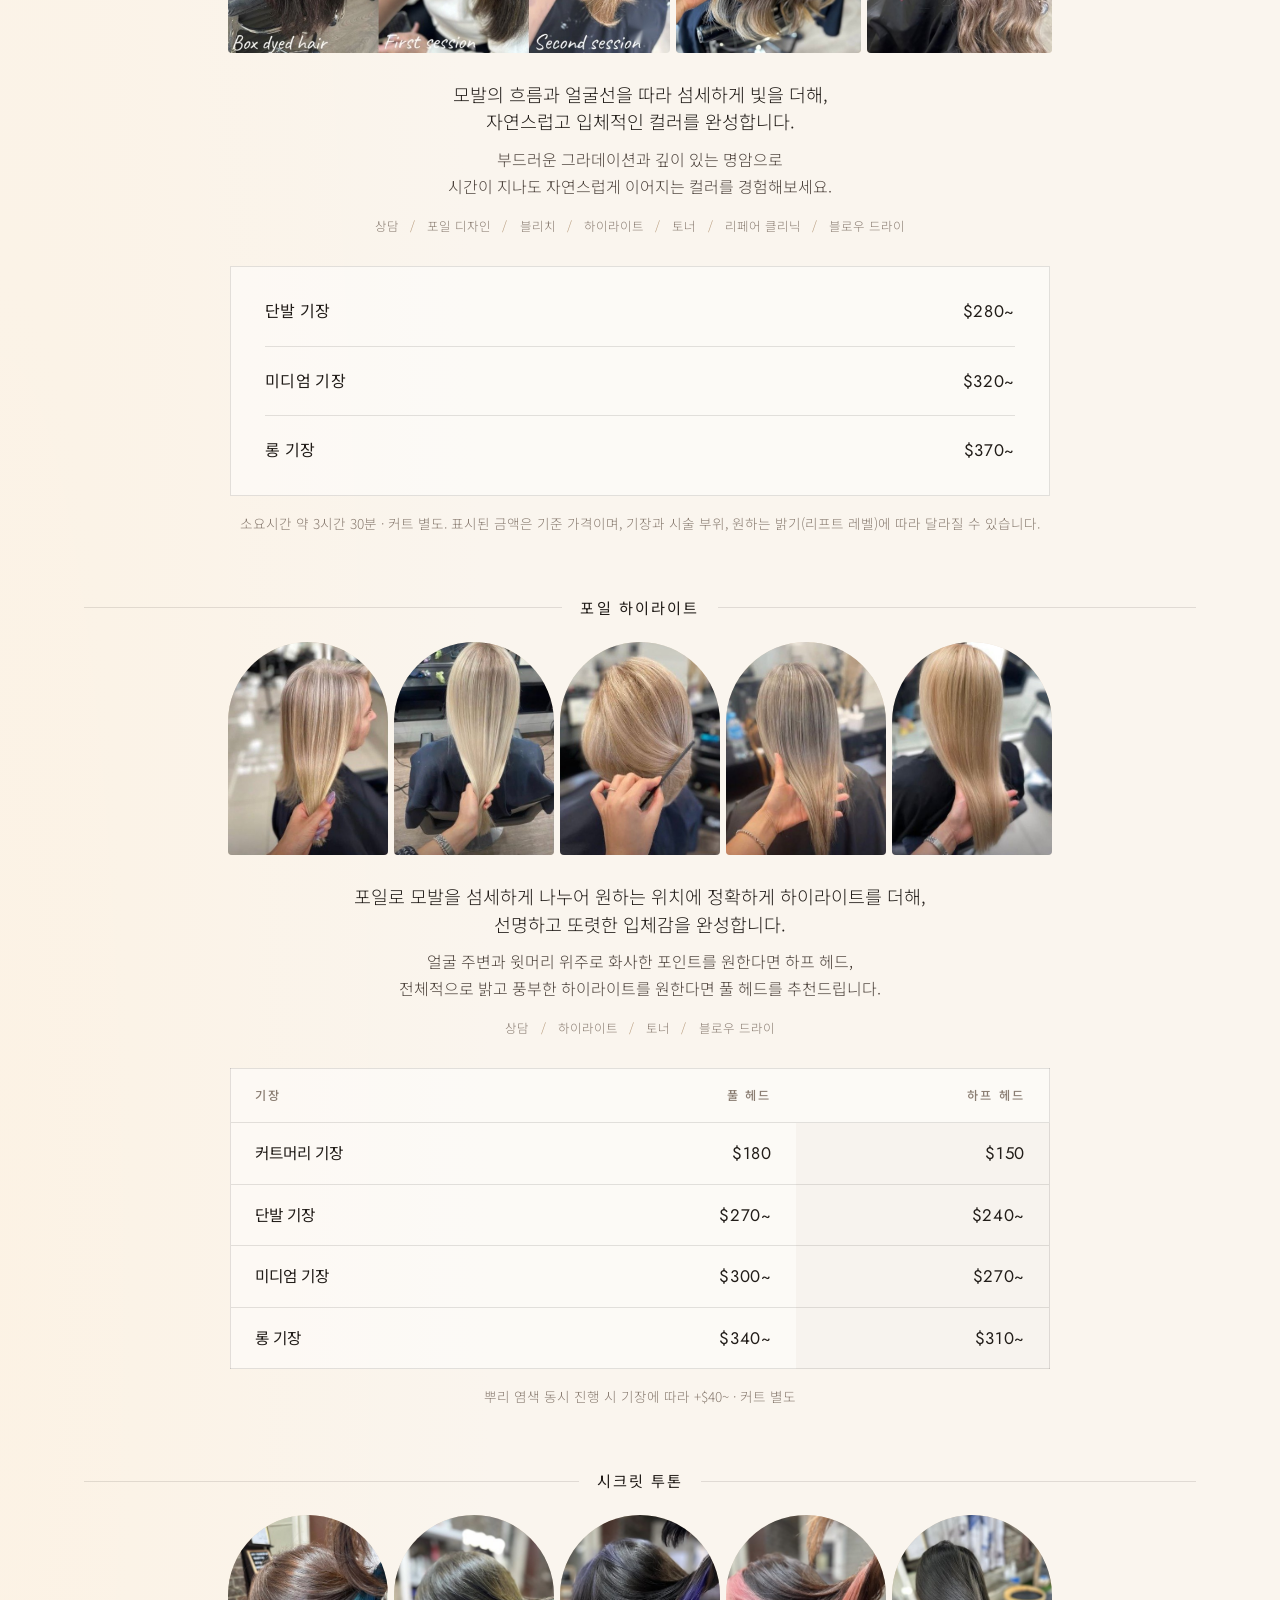
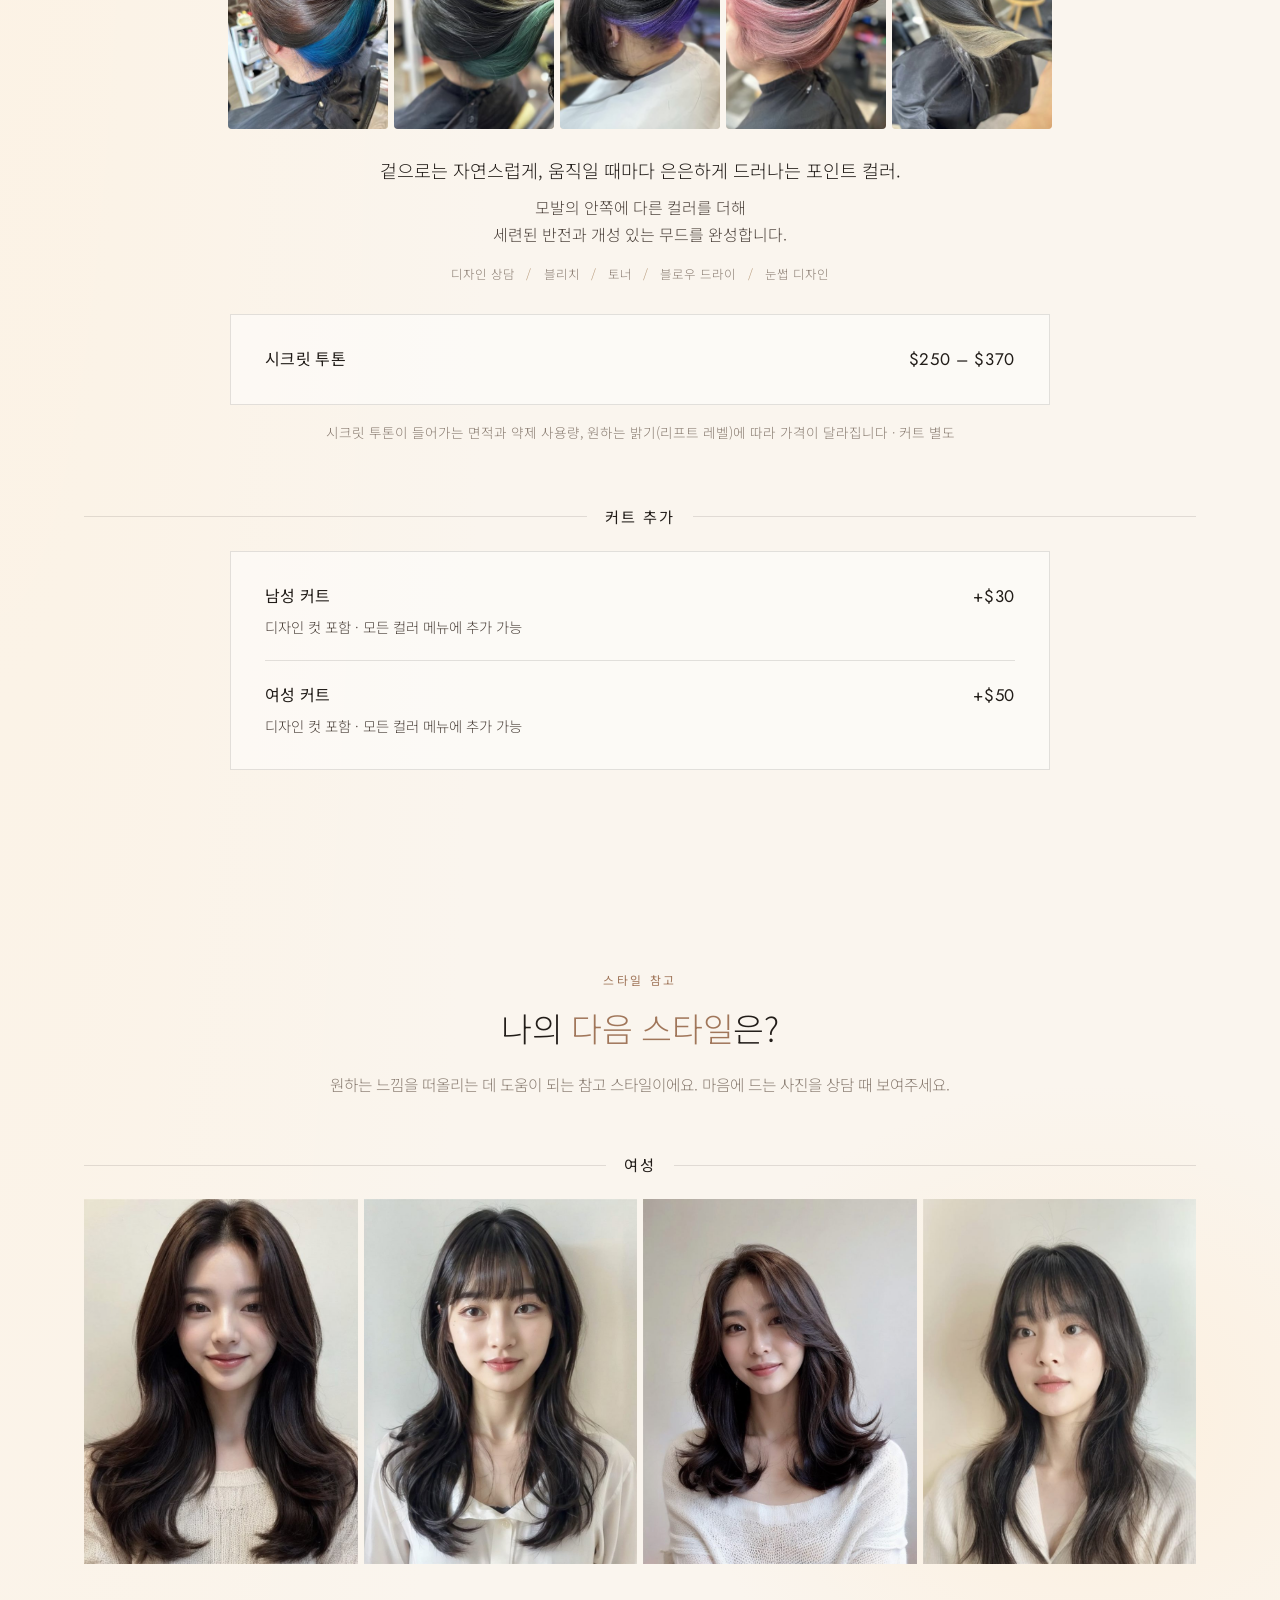
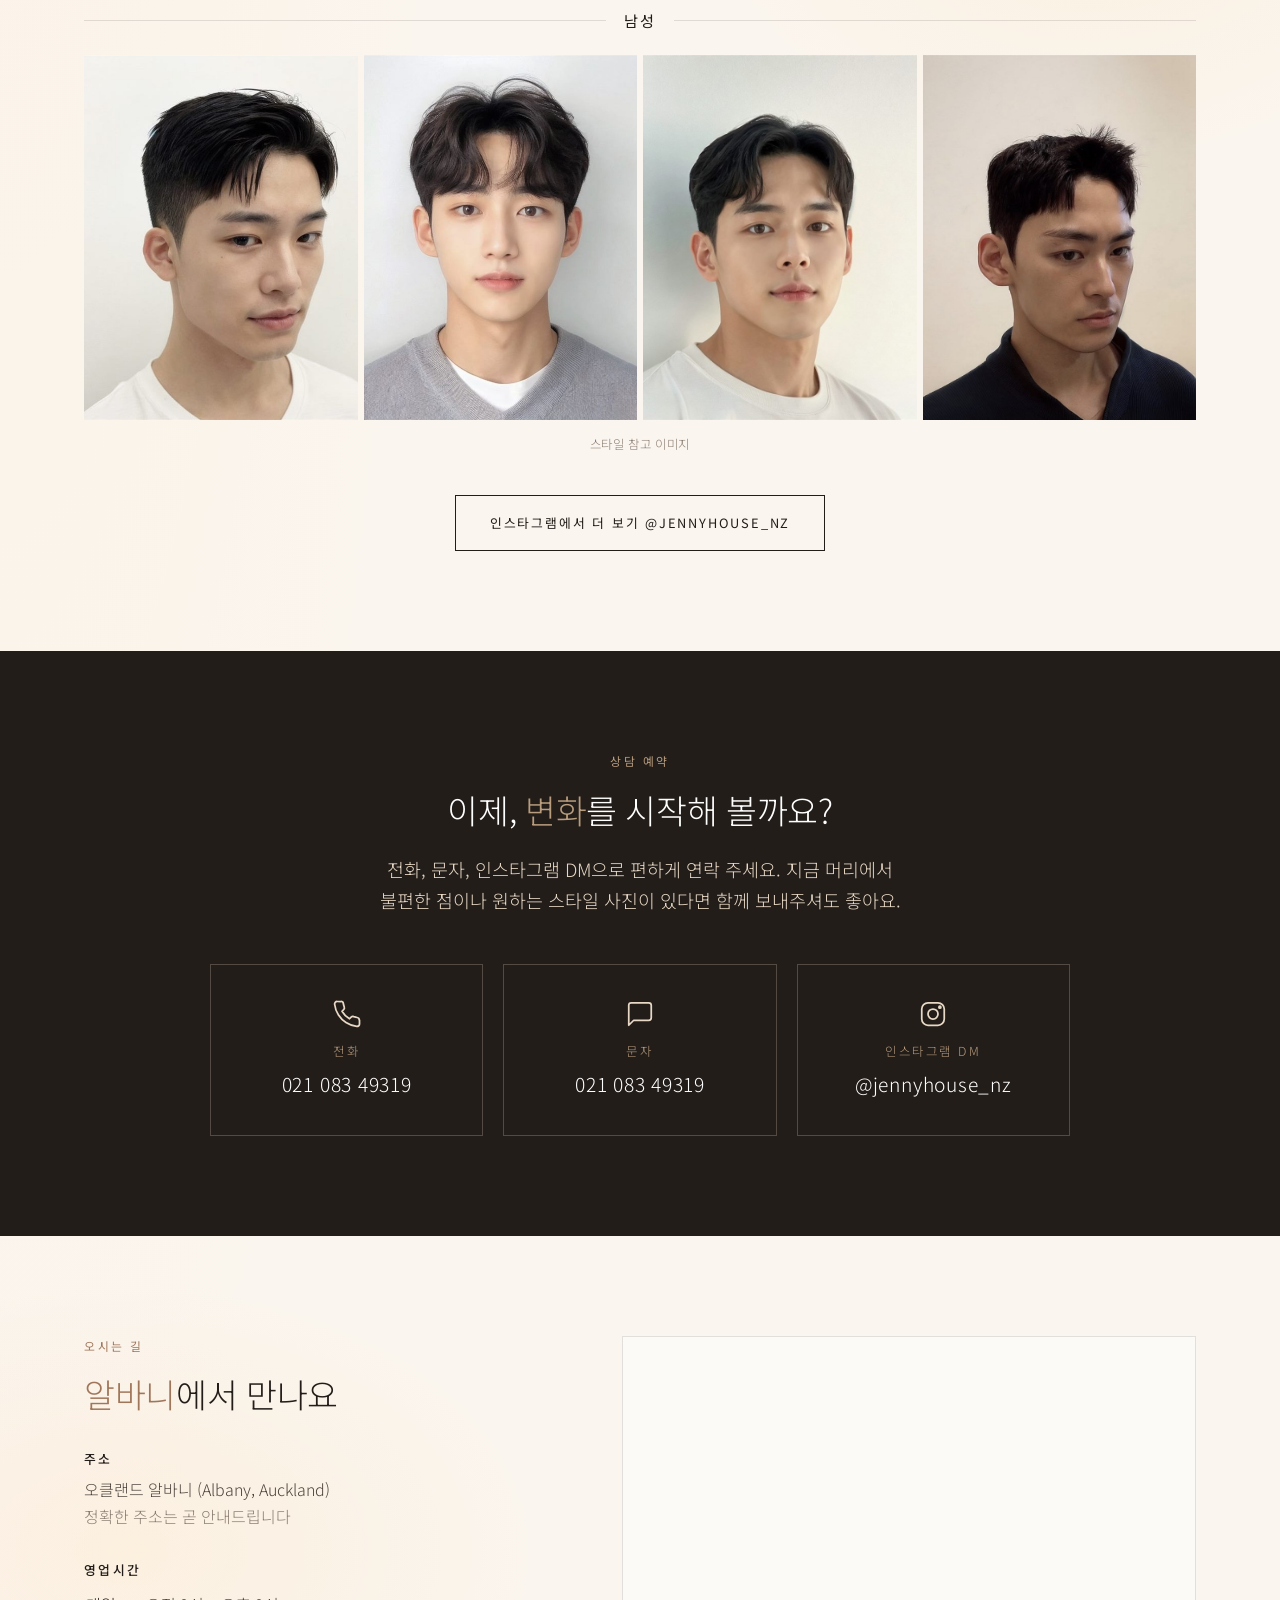
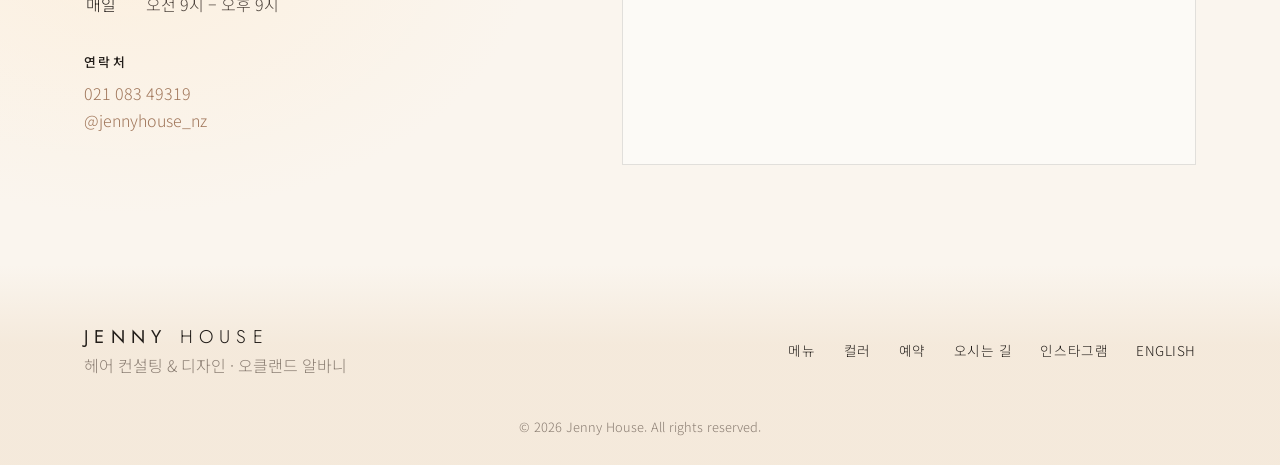
==== commit ad16f0be: "Move colour photos to Balayage; new Premium Colour Line photos - The before/after and two long-wave " ====
--- a/ko/index.html
+++ b/ko/index.html
@@ -380,10 +380,12 @@
       </div>
 
       <h3 class="menu-group">프리미엄 컬러 라인</h3>
-      <div class="premium-photos">
-        <img class="wide" src="../images/premium-before-after.jpg" alt="셀프 염색 모발에서 두 번의 시술로 완성한 소프트 블론드 컬러 교정" loading="lazy">
-        <img src="../images/premium-1.jpg" alt="롱 웨이브 애쉬 베이지 컬러" loading="lazy">
-        <img src="../images/premium-2.jpg" alt="롱 웨이브 머쉬룸 브라운 컬러" loading="lazy">
+      <div class="menu-photos">
+        <img src="../images/premium-1.jpg" alt="롱 레이어드 웨이브의 웜 초콜릿 브라운" loading="lazy">
+        <img src="../images/premium-2.jpg" alt="롱 스트레이트의 소프트 애쉬 브라운" loading="lazy">
+        <img src="../images/premium-3.jpg" alt="윤기 있는 롱 블루블랙" loading="lazy">
+        <img src="../images/premium-4.jpg" alt="롱 스트레이트의 쿨 모카 브라운" loading="lazy">
+        <img src="../images/premium-5.jpg" alt="롱 웨이브의 밀크티 브라운" loading="lazy">
       </div>
       <p class="photo-caption">프리미엄 컬러 라인으로 완성한 실제 시술 결과</p>
 
@@ -410,6 +412,11 @@
         <img src="../images/balayage-3.jpg" alt="스트레이트 단발의 소프트 블론드 발레아쥬" loading="lazy">
         <img src="../images/balayage-4.jpg" alt="롱 웨이브 브론드 발레아쥬" loading="lazy">
         <img src="../images/balayage-5.jpg" alt="얼굴선을 살린 베이지 발레아쥬" loading="lazy">
+      </div>
+      <div class="feature-photos">
+        <img class="wide" src="../images/balayage-before-after.jpg" alt="셀프 염색 모발에서 두 번의 시술로 완성한 소프트 블론드 발레아쥬" loading="lazy">
+        <img src="../images/balayage-6.jpg" alt="롱 웨이브 애쉬 베이지 발레아쥬" loading="lazy">
+        <img src="../images/balayage-7.jpg" alt="롱 웨이브 머쉬룸 브라운 발레아쥬" loading="lazy">
       </div>
       <div class="color-intro">
         <p class="color-lead">모발의 흐름과 얼굴선을 따라 섬세하게 빛을 더해,<br>자연스럽고 입체적인 컬러를 완성합니다.</p>
--- a/style.css
+++ b/style.css
@@ -264,6 +264,7 @@
 
 .color-intro { max-width: 680px; margin: 0 auto 1.8rem; text-align: center; }
 .color .menu-photos { margin: 0 0 28px; }
+.menu-photos + .feature-photos { max-width: 824px; margin: -22px auto 28px; gap: 6px; }
 .color .menu-photos img { object-position: center 35%; }
 .color-intro p { margin-bottom: .6rem; }
 .color-lead { font-family: var(--serif); font-size: 1.35rem; color: var(--brown); line-height: 1.5; }
@@ -494,9 +495,9 @@
 .hero-promise p:last-child { font-size: 1.02rem; font-weight: 300; color: var(--text); line-height: 1.7; }
 
 /* 프리미엄 컬러 라인 영상 */
-.premium-photos { display: grid; grid-template-columns: 1.794fr .75fr .75fr; gap: 8px; align-items: start; }
-.premium-photos img { width: 100%; aspect-ratio: 3 / 4; object-fit: cover; object-position: center 35%; border-radius: 80px 80px 4px 4px; background: var(--sand); }
-.premium-photos img.wide { aspect-ratio: 1290 / 719; object-position: center; }
+.feature-photos { display: grid; grid-template-columns: 1.794fr .75fr .75fr; gap: 8px; align-items: start; }
+.feature-photos img { width: 100%; aspect-ratio: 3 / 4; object-fit: cover; object-position: center 35%; border-radius: 80px 80px 4px 4px; background: var(--sand); }
+.feature-photos img.wide { aspect-ratio: 1290 / 719; object-position: center; }
 .photo-caption { text-align: center; font-size: .72rem; letter-spacing: .24em; text-transform: uppercase; color: var(--muted); margin-top: 1rem; }
 .color-cards + .menu-group, .photo-caption + .menu-group { margin-top: 4.5rem; }
 
@@ -568,9 +569,10 @@
   .menu-photos { justify-content: flex-start; overflow-x: auto; scroll-snap-type: x mandatory; scroll-padding: 0 16px; margin: 0 -16px 32px; padding: 0 16px 6px; gap: 10px; scrollbar-width: none; }
   .menu-photos::-webkit-scrollbar { display: none; }
   .menu-photos img { flex-basis: 120px; width: 120px; scroll-snap-align: start; border-radius: 60px 60px 4px 4px; }
-  .premium-photos { grid-template-columns: 1fr 1fr; gap: 6px; }
-  .premium-photos img { border-radius: 60px 60px 4px 4px; }
-  .premium-photos img.wide { grid-column: 1 / -1; border-radius: 48px 48px 4px 4px; }
+  .feature-photos { grid-template-columns: 1fr 1fr; gap: 6px; }
+  .menu-photos + .feature-photos { margin-top: -26px; }
+  .feature-photos img { border-radius: 60px 60px 4px 4px; }
+  .feature-photos img.wide { grid-column: 1 / -1; border-radius: 48px 48px 4px 4px; }
   .price-card { padding: 34px 24px; }
   .menu-list { padding: 4px 18px; }
   .color-table th, .color-table td { padding: 13px 12px; }
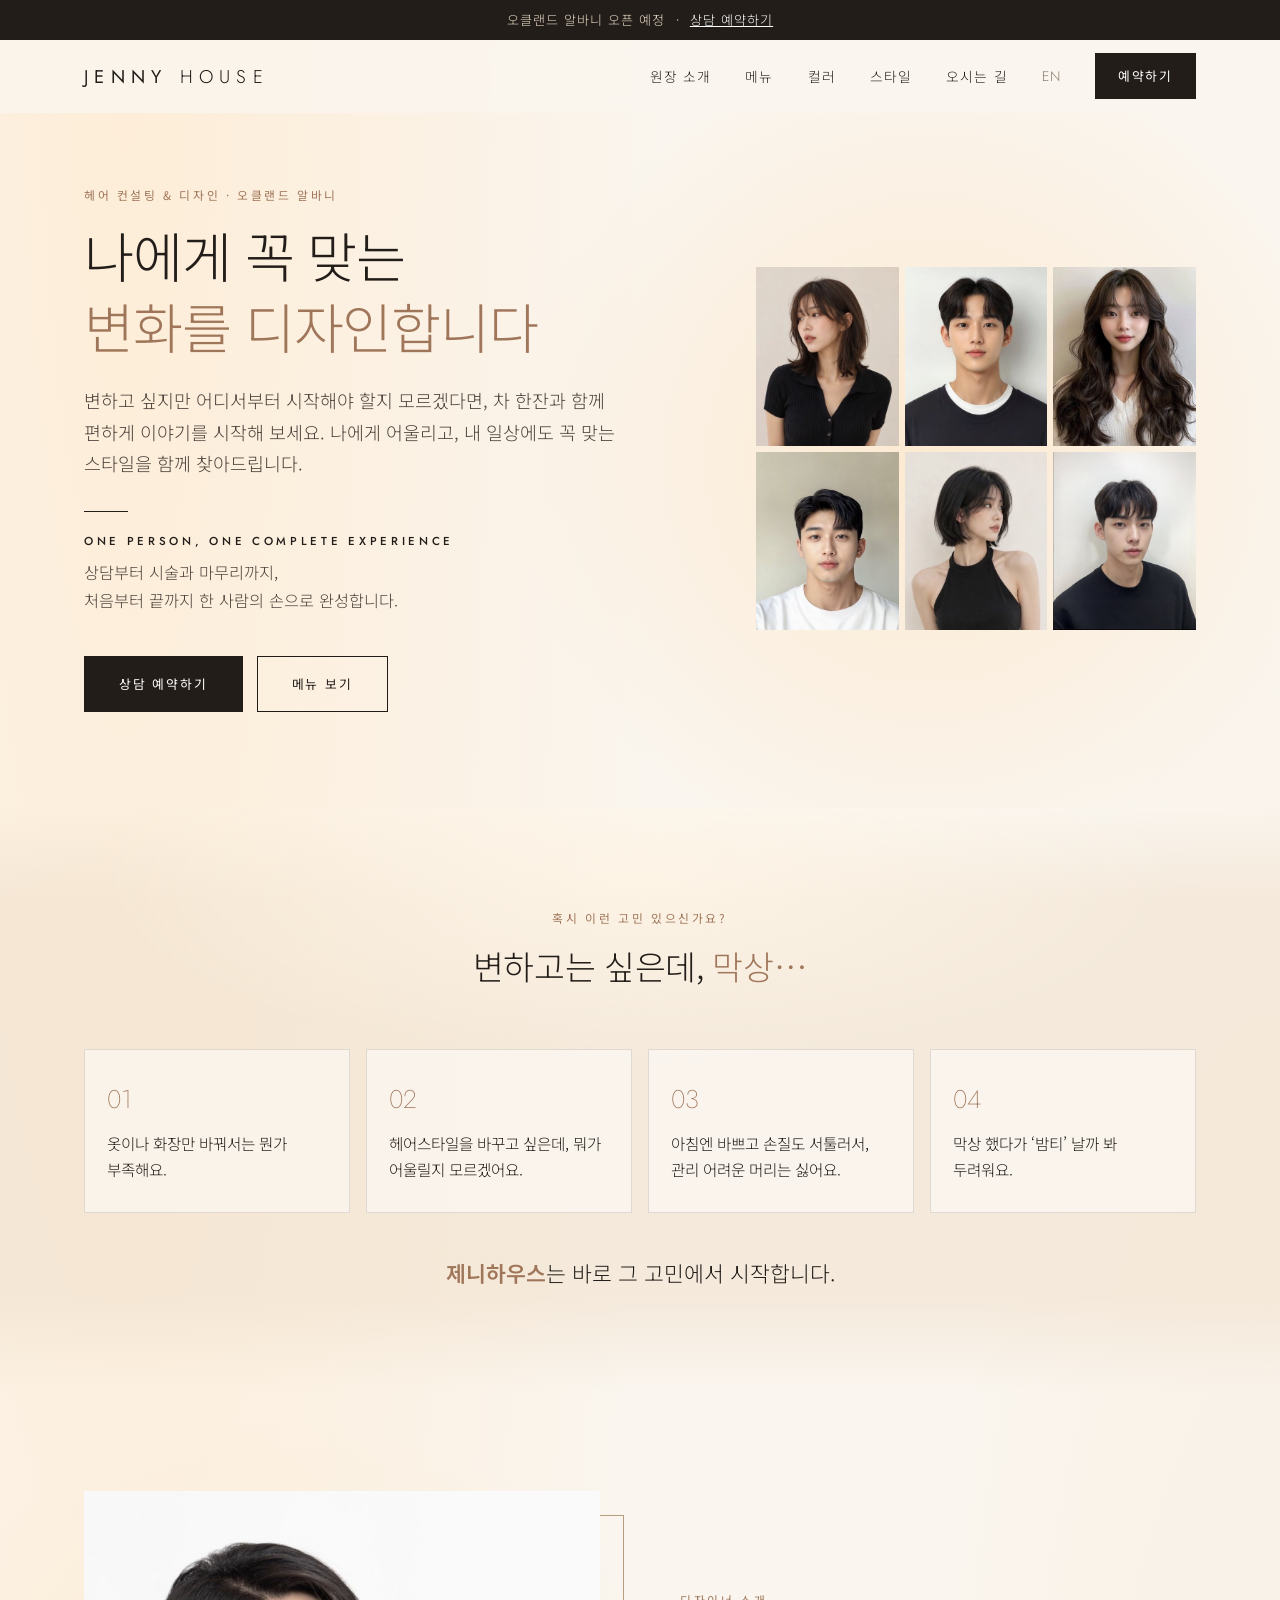
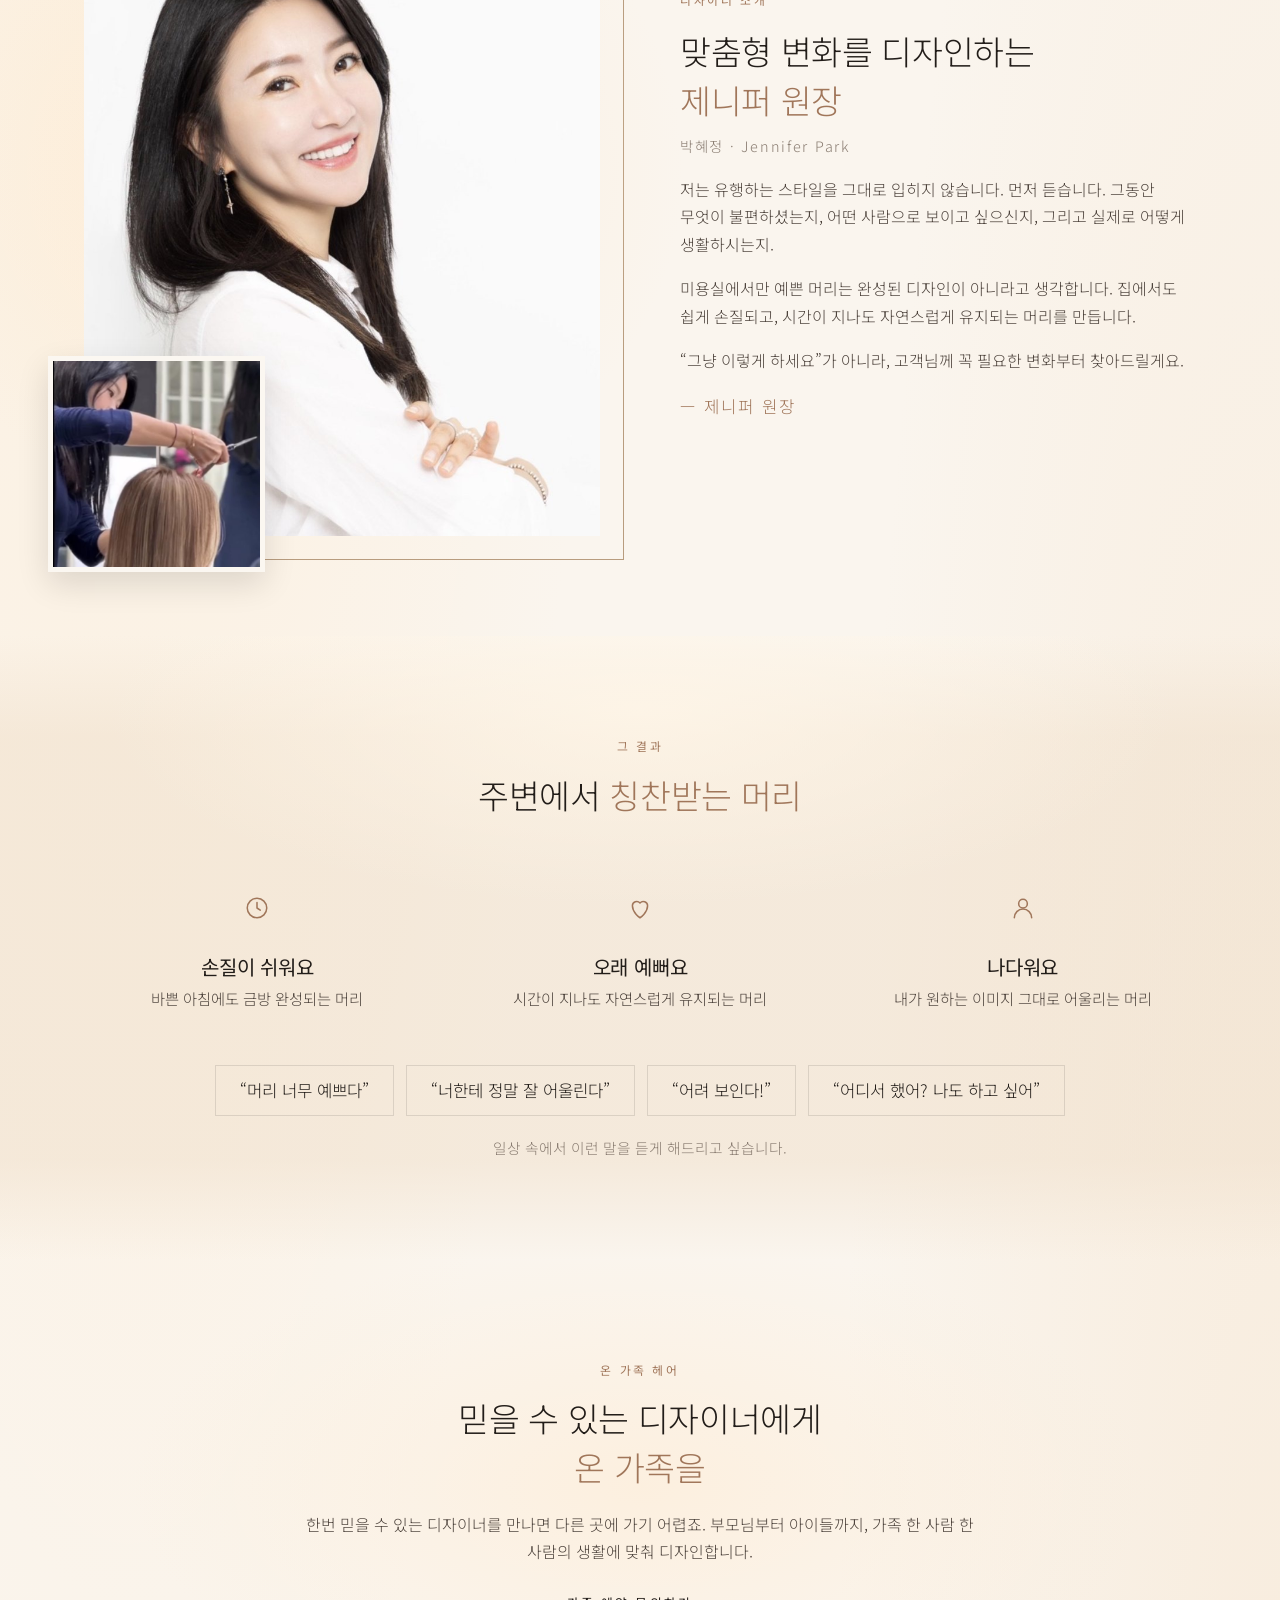
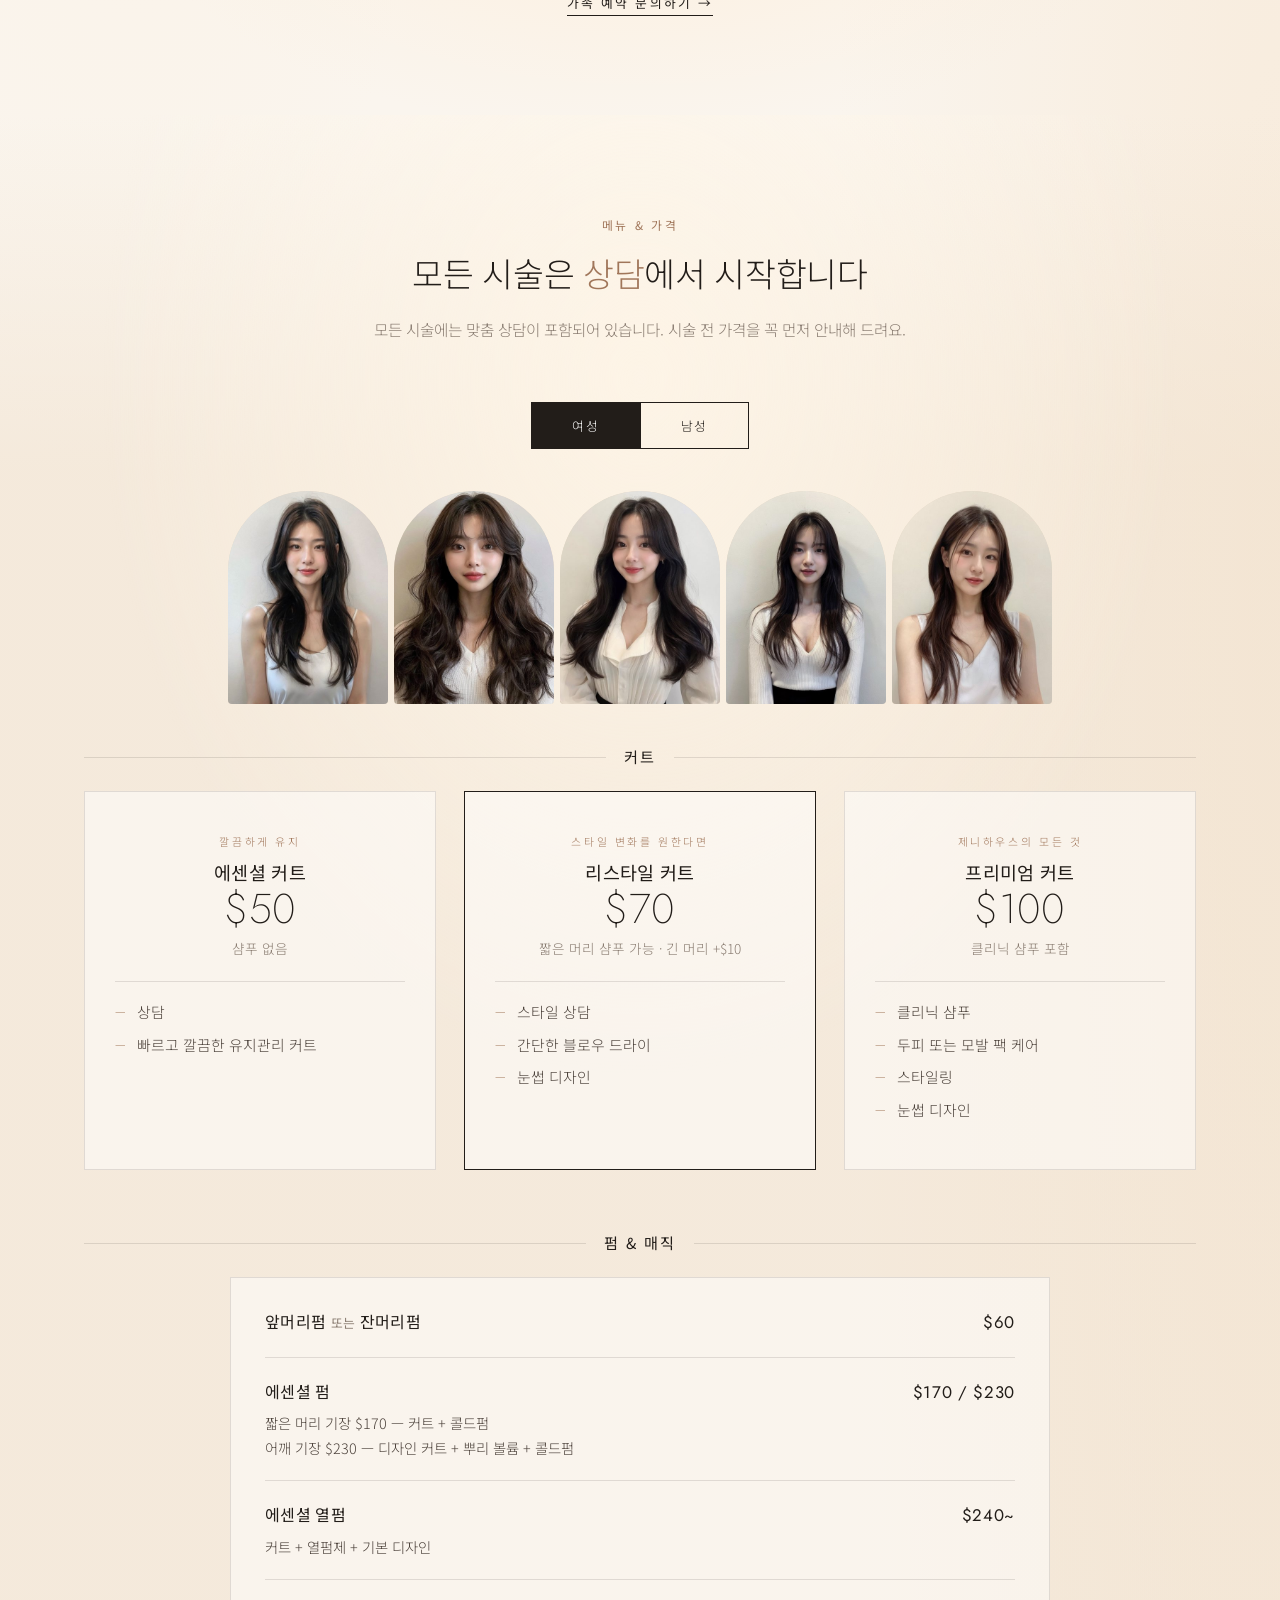
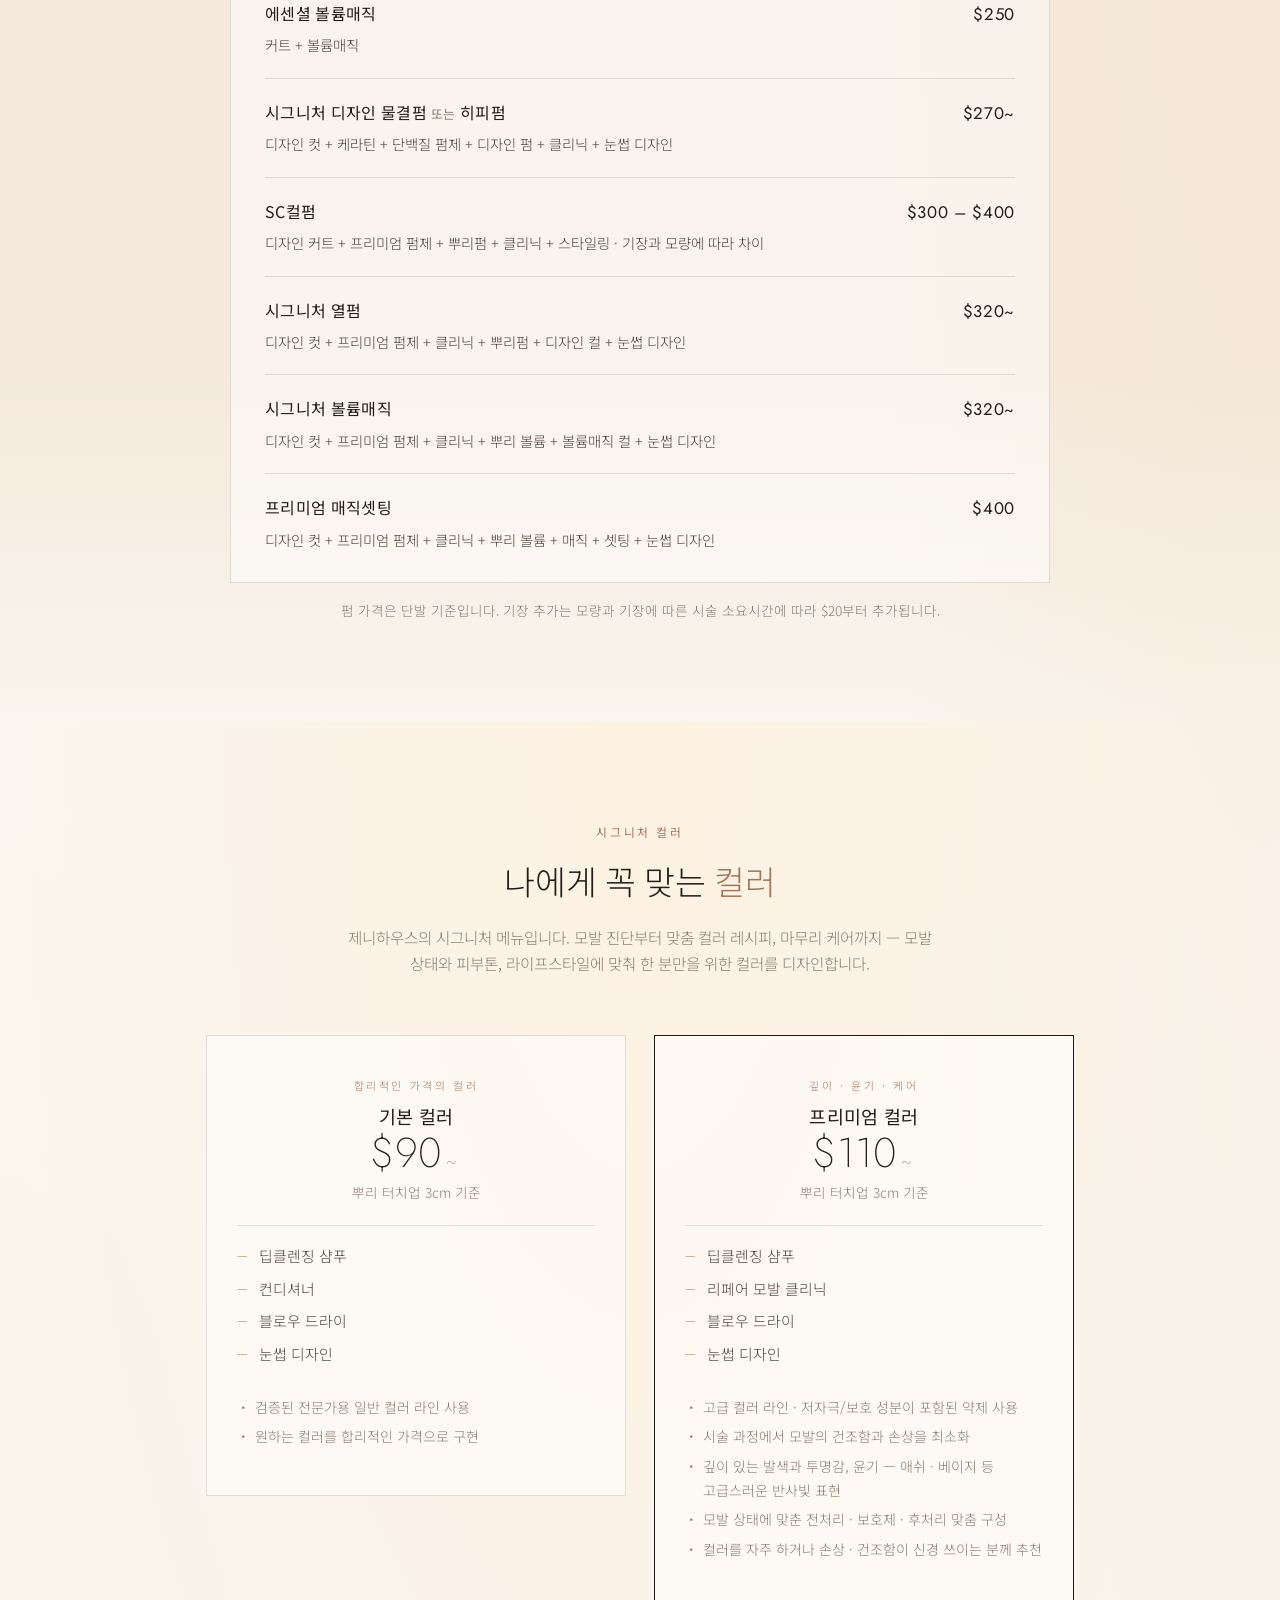
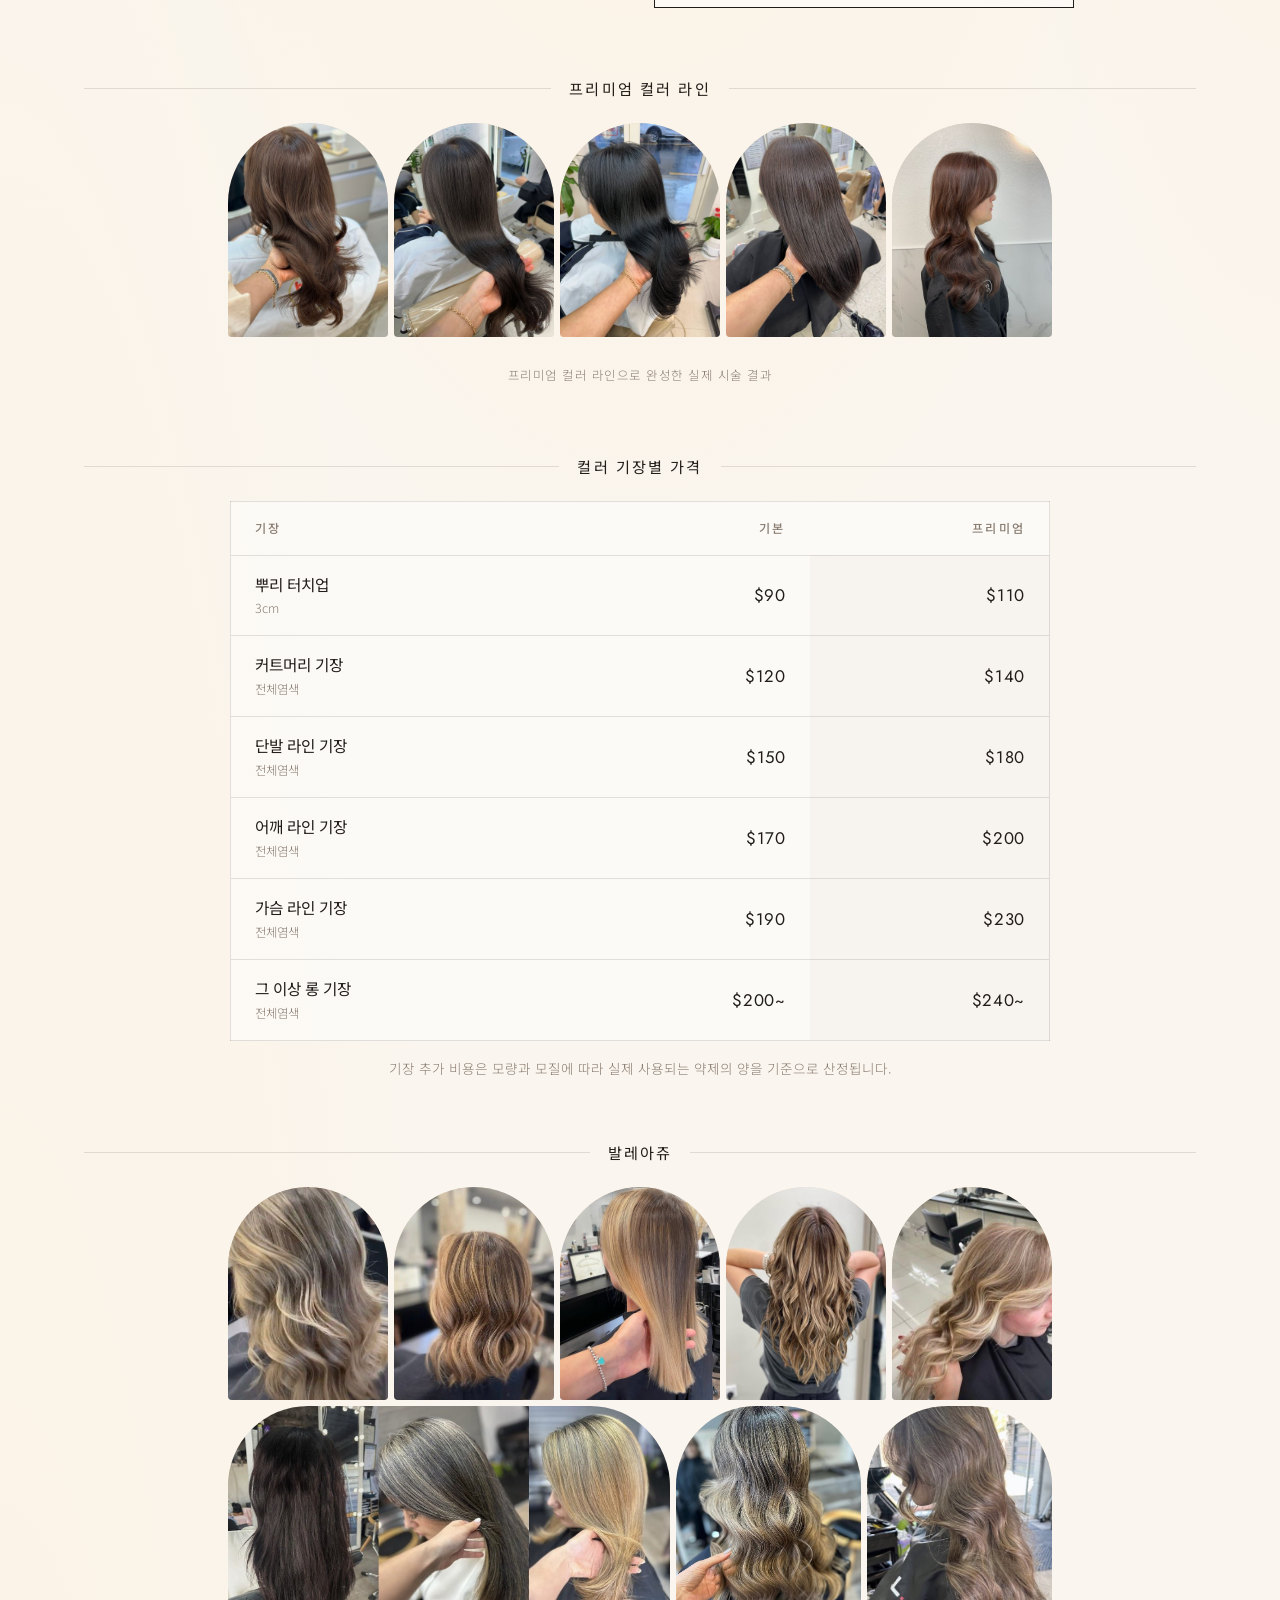
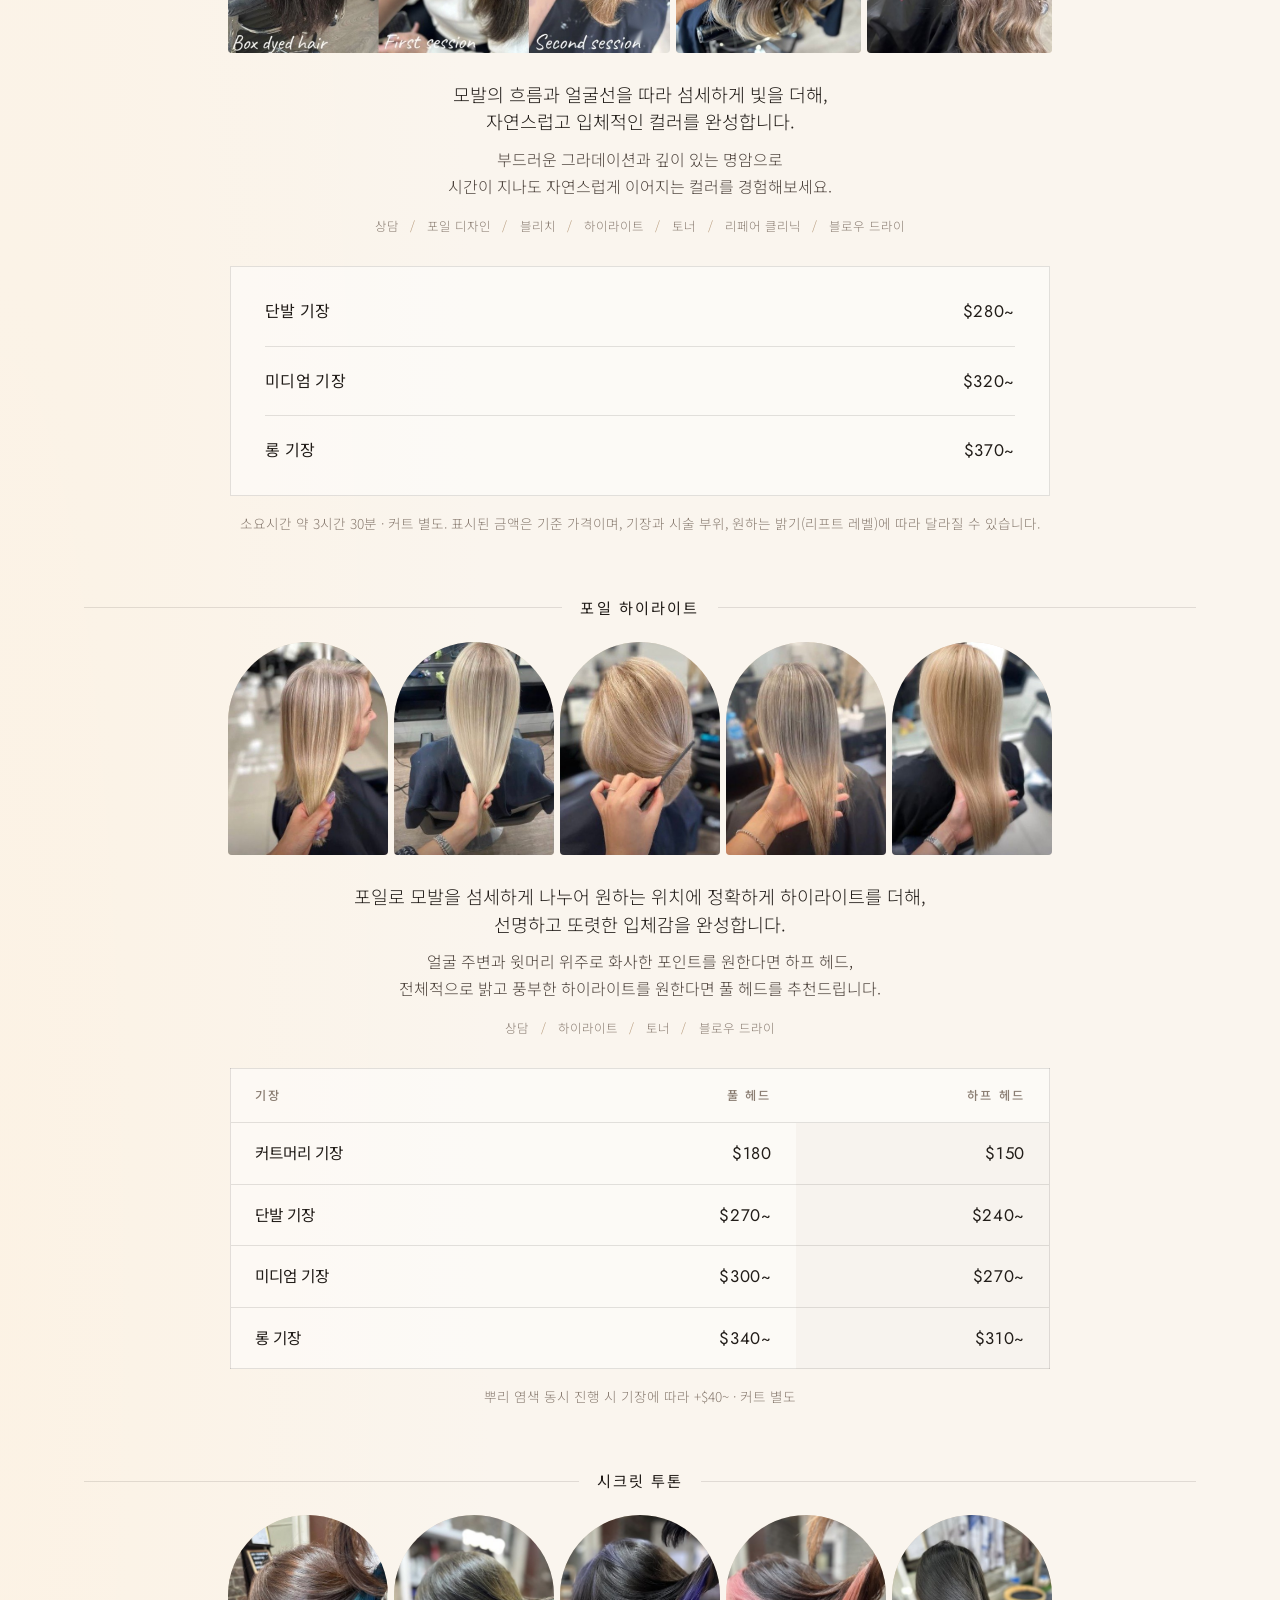
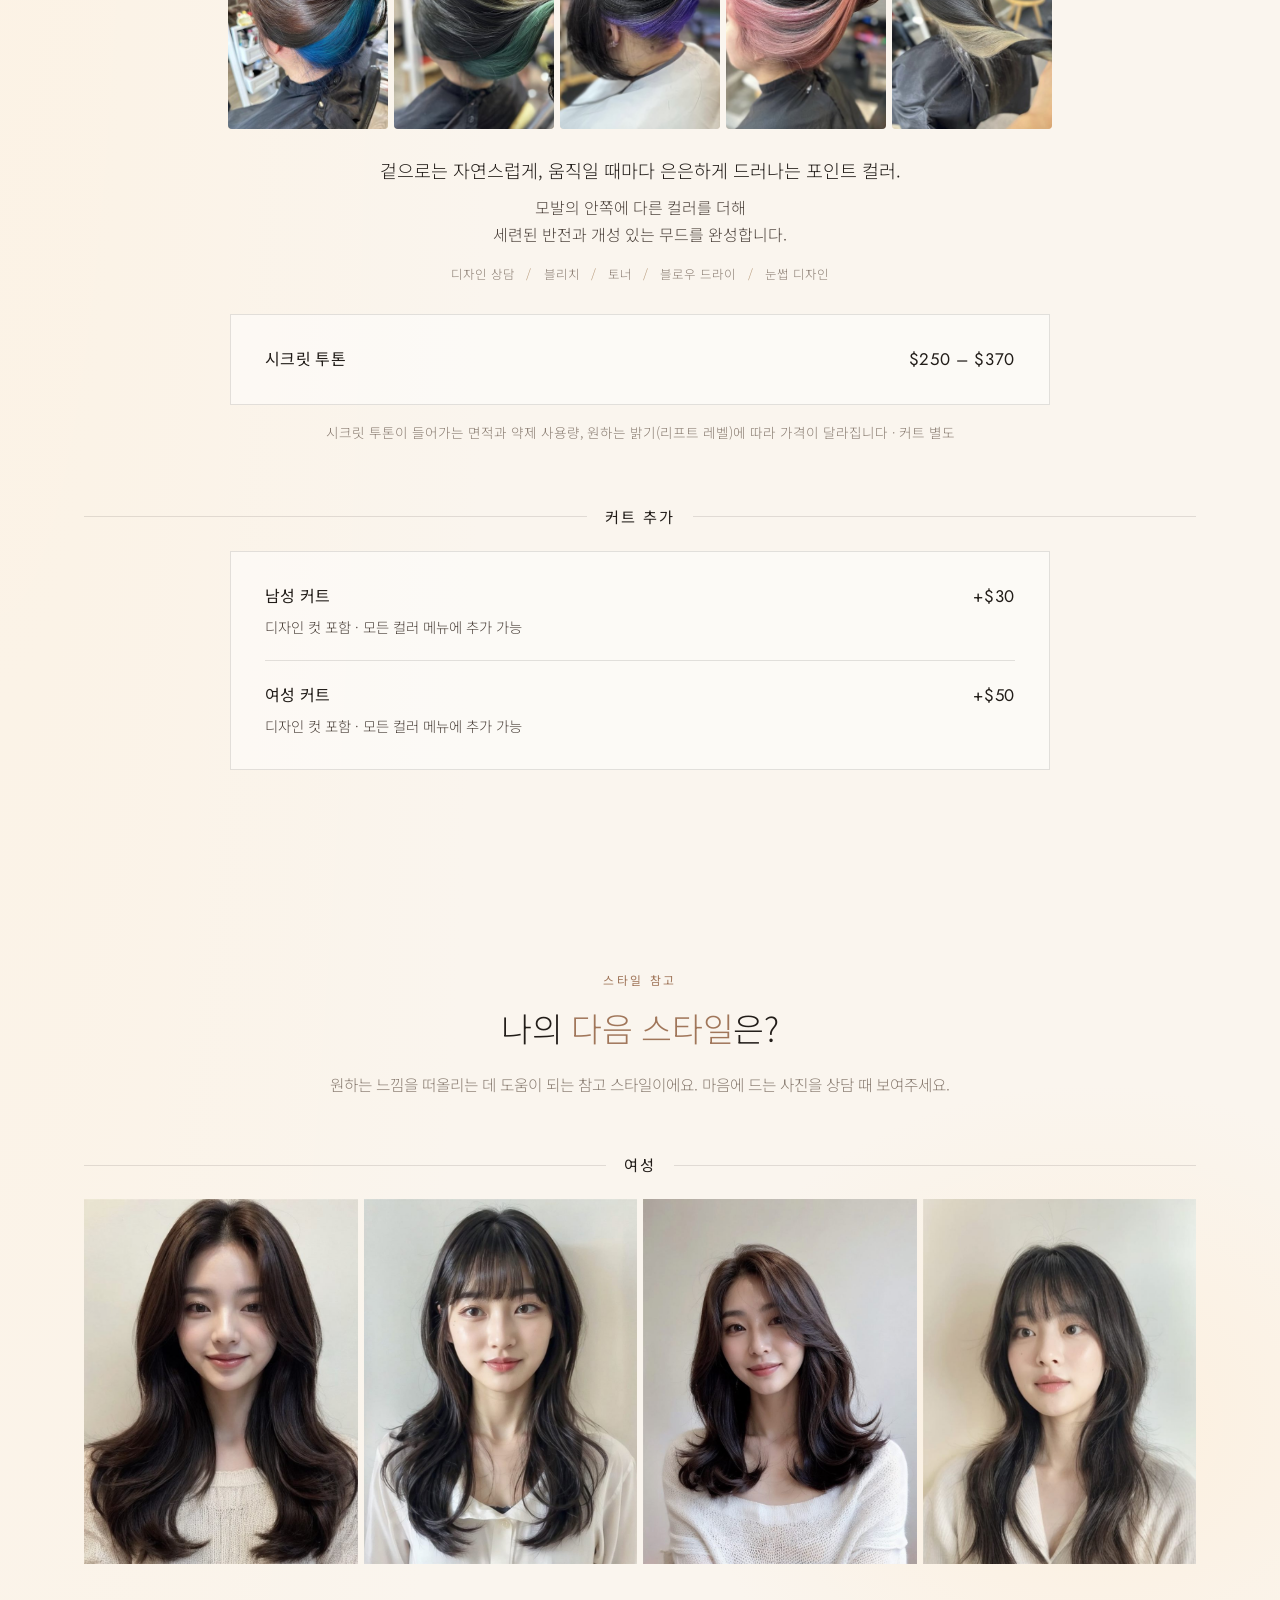
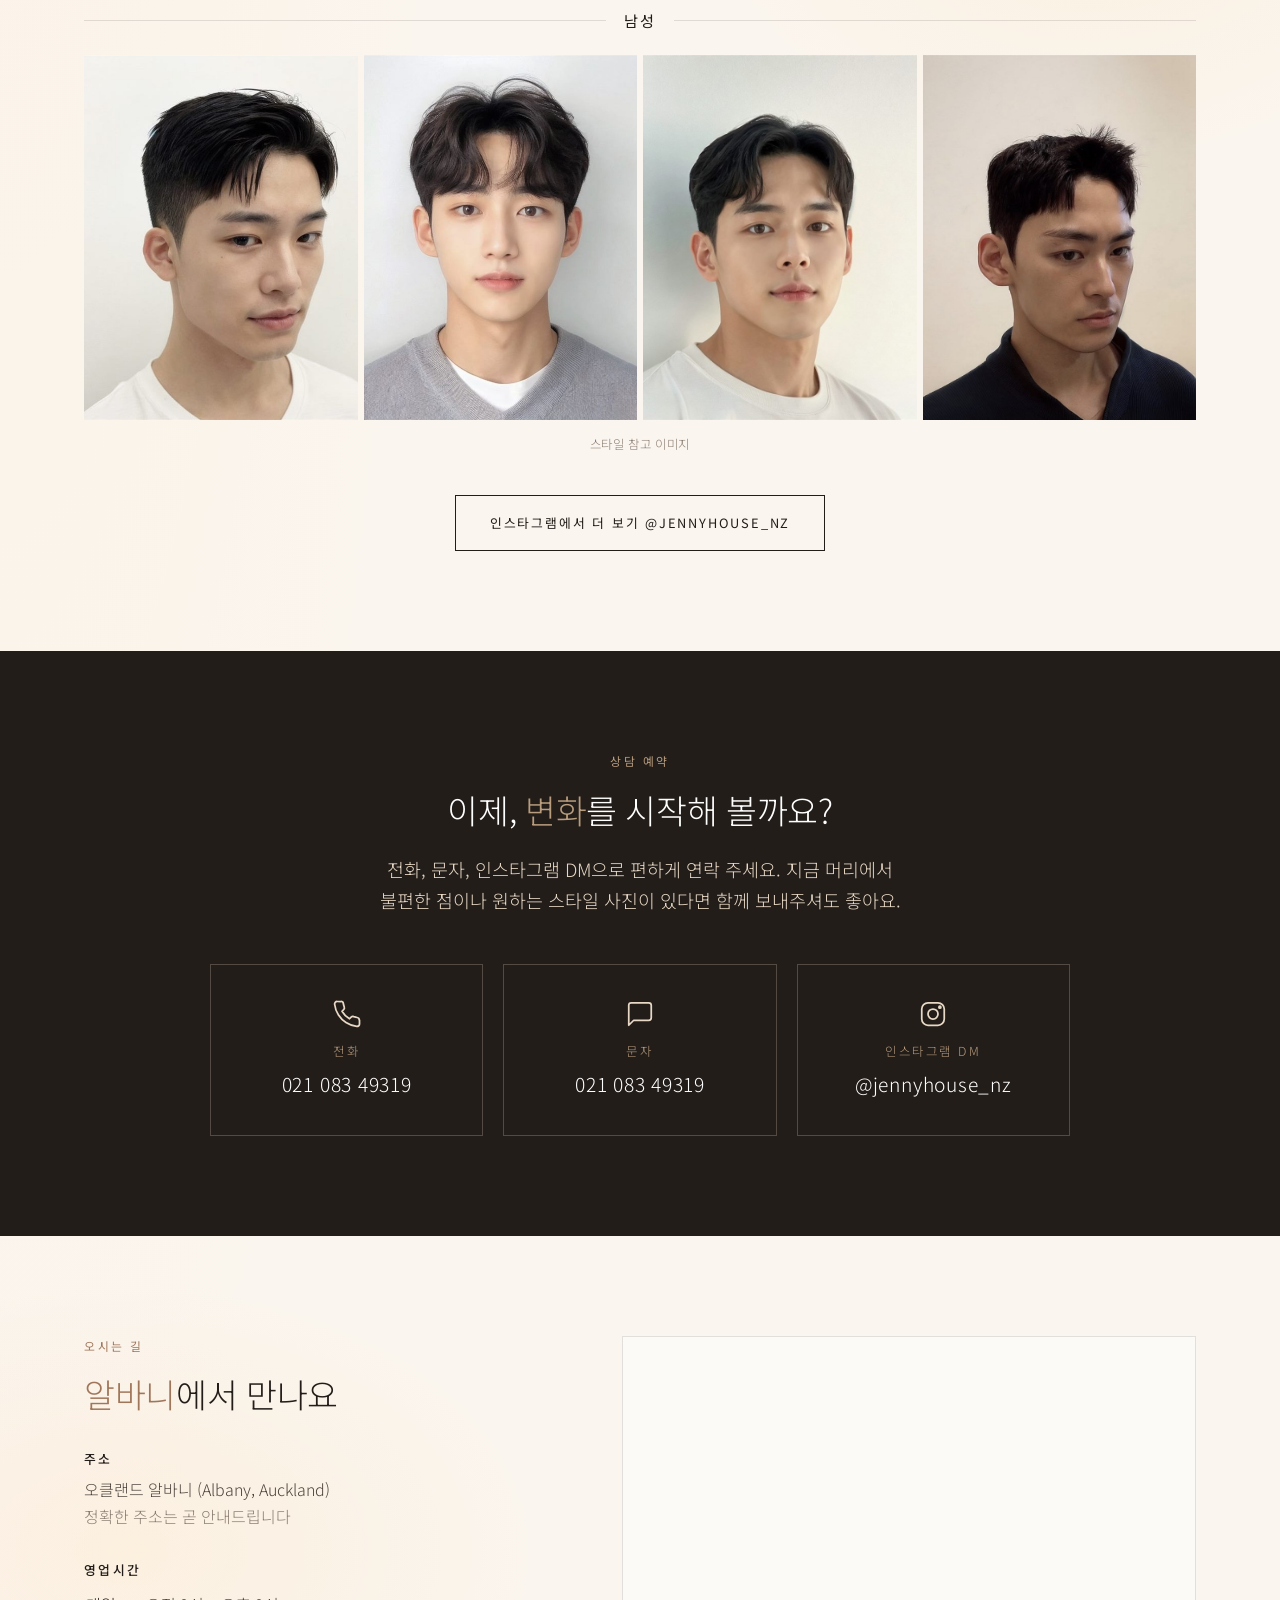
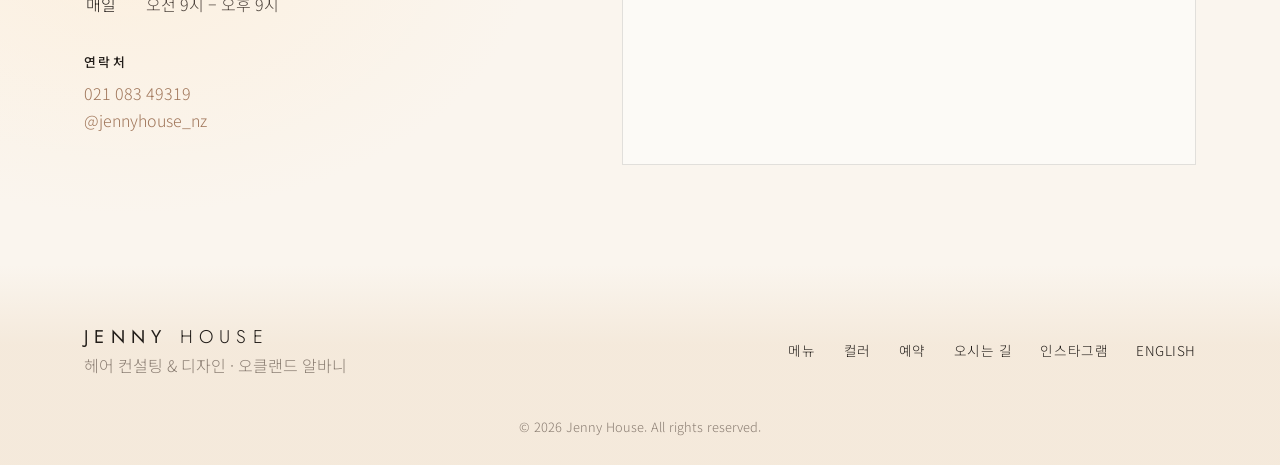
==== commit 40b59123: "Swap first and last Premium Colour Line photos Co-Authored-By: Claude Opus 5.5 <noreply@anthropic.co" ====
--- a/ko/index.html
+++ b/ko/index.html
@@ -381,11 +381,11 @@
 
       <h3 class="menu-group">프리미엄 컬러 라인</h3>
       <div class="menu-photos">
-        <img src="../images/premium-1.jpg" alt="롱 레이어드 웨이브의 웜 초콜릿 브라운" loading="lazy">
+        <img src="../images/premium-5.jpg" alt="롱 웨이브의 밀크티 브라운" loading="lazy">
         <img src="../images/premium-2.jpg" alt="롱 스트레이트의 소프트 애쉬 브라운" loading="lazy">
         <img src="../images/premium-3.jpg" alt="윤기 있는 롱 블루블랙" loading="lazy">
         <img src="../images/premium-4.jpg" alt="롱 스트레이트의 쿨 모카 브라운" loading="lazy">
-        <img src="../images/premium-5.jpg" alt="롱 웨이브의 밀크티 브라운" loading="lazy">
+        <img src="../images/premium-1.jpg" alt="롱 레이어드 웨이브의 웜 초콜릿 브라운" loading="lazy">
       </div>
       <p class="photo-caption">프리미엄 컬러 라인으로 완성한 실제 시술 결과</p>
 
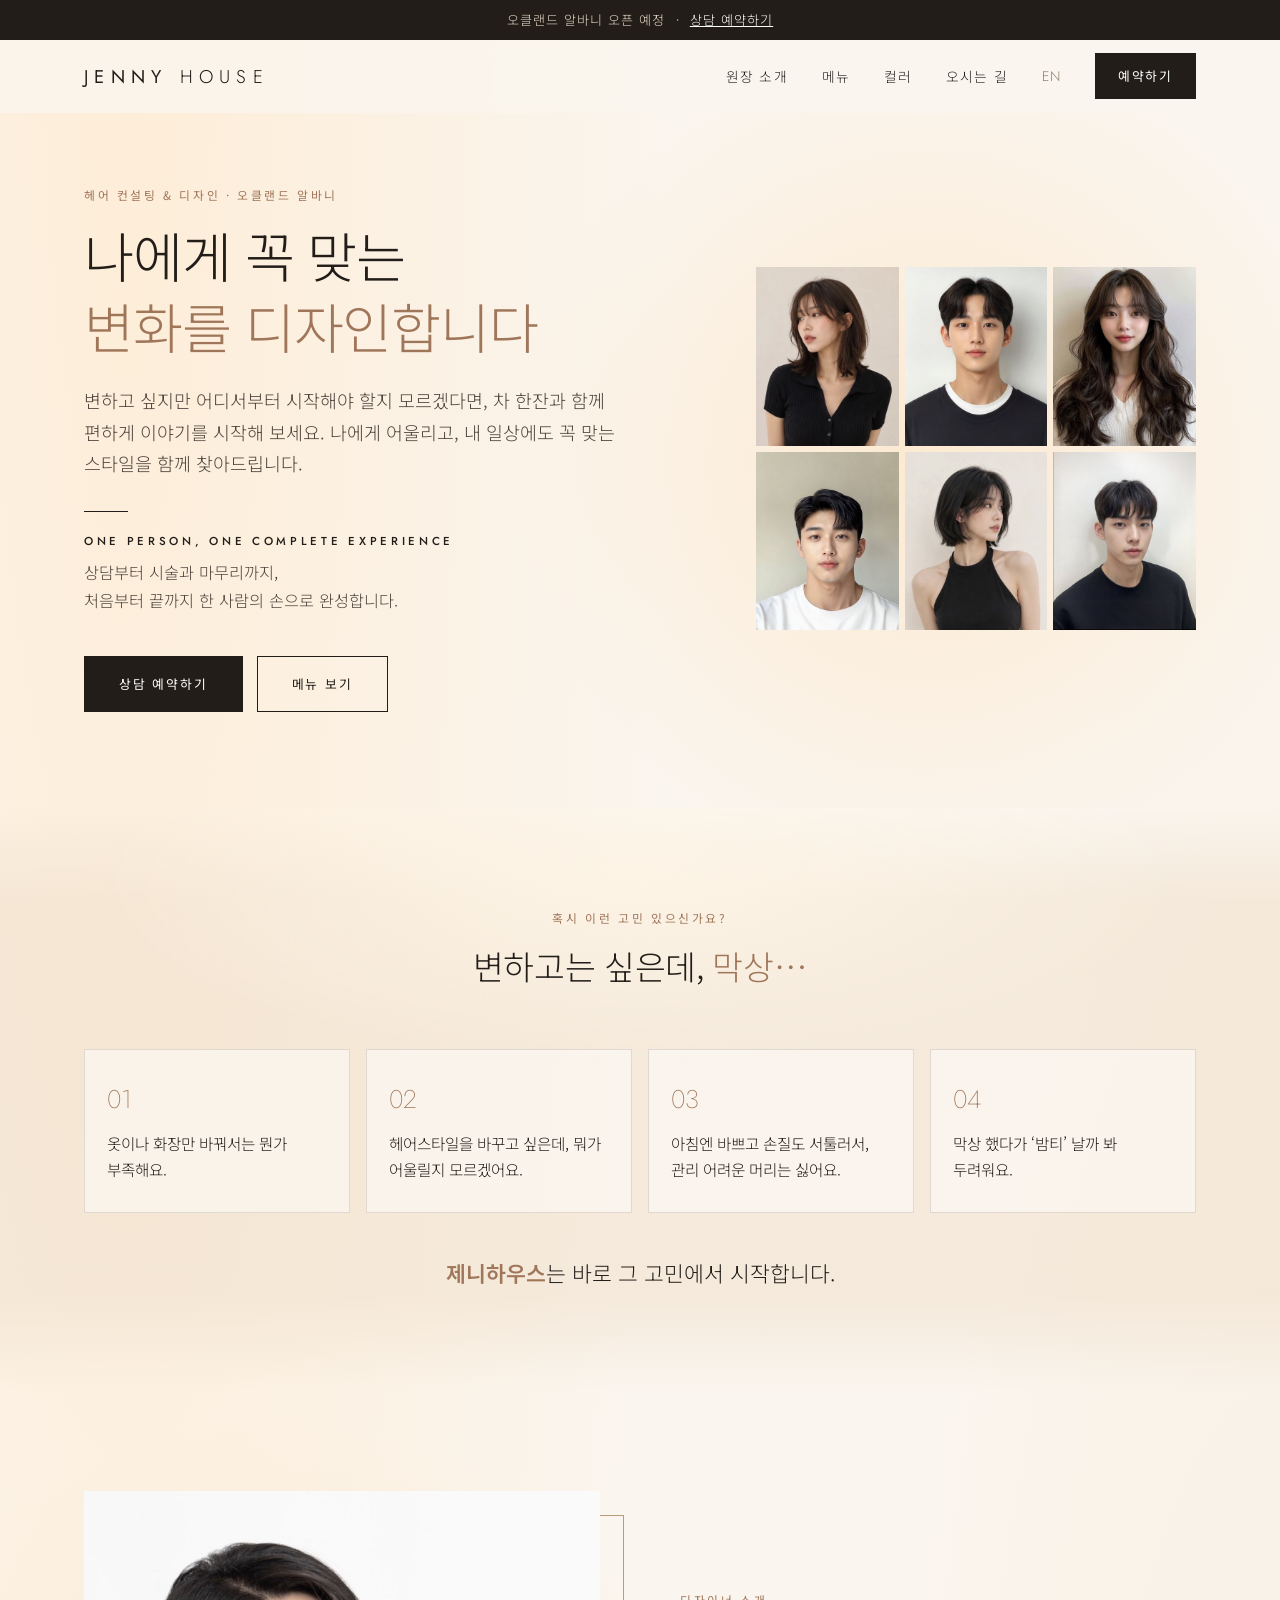
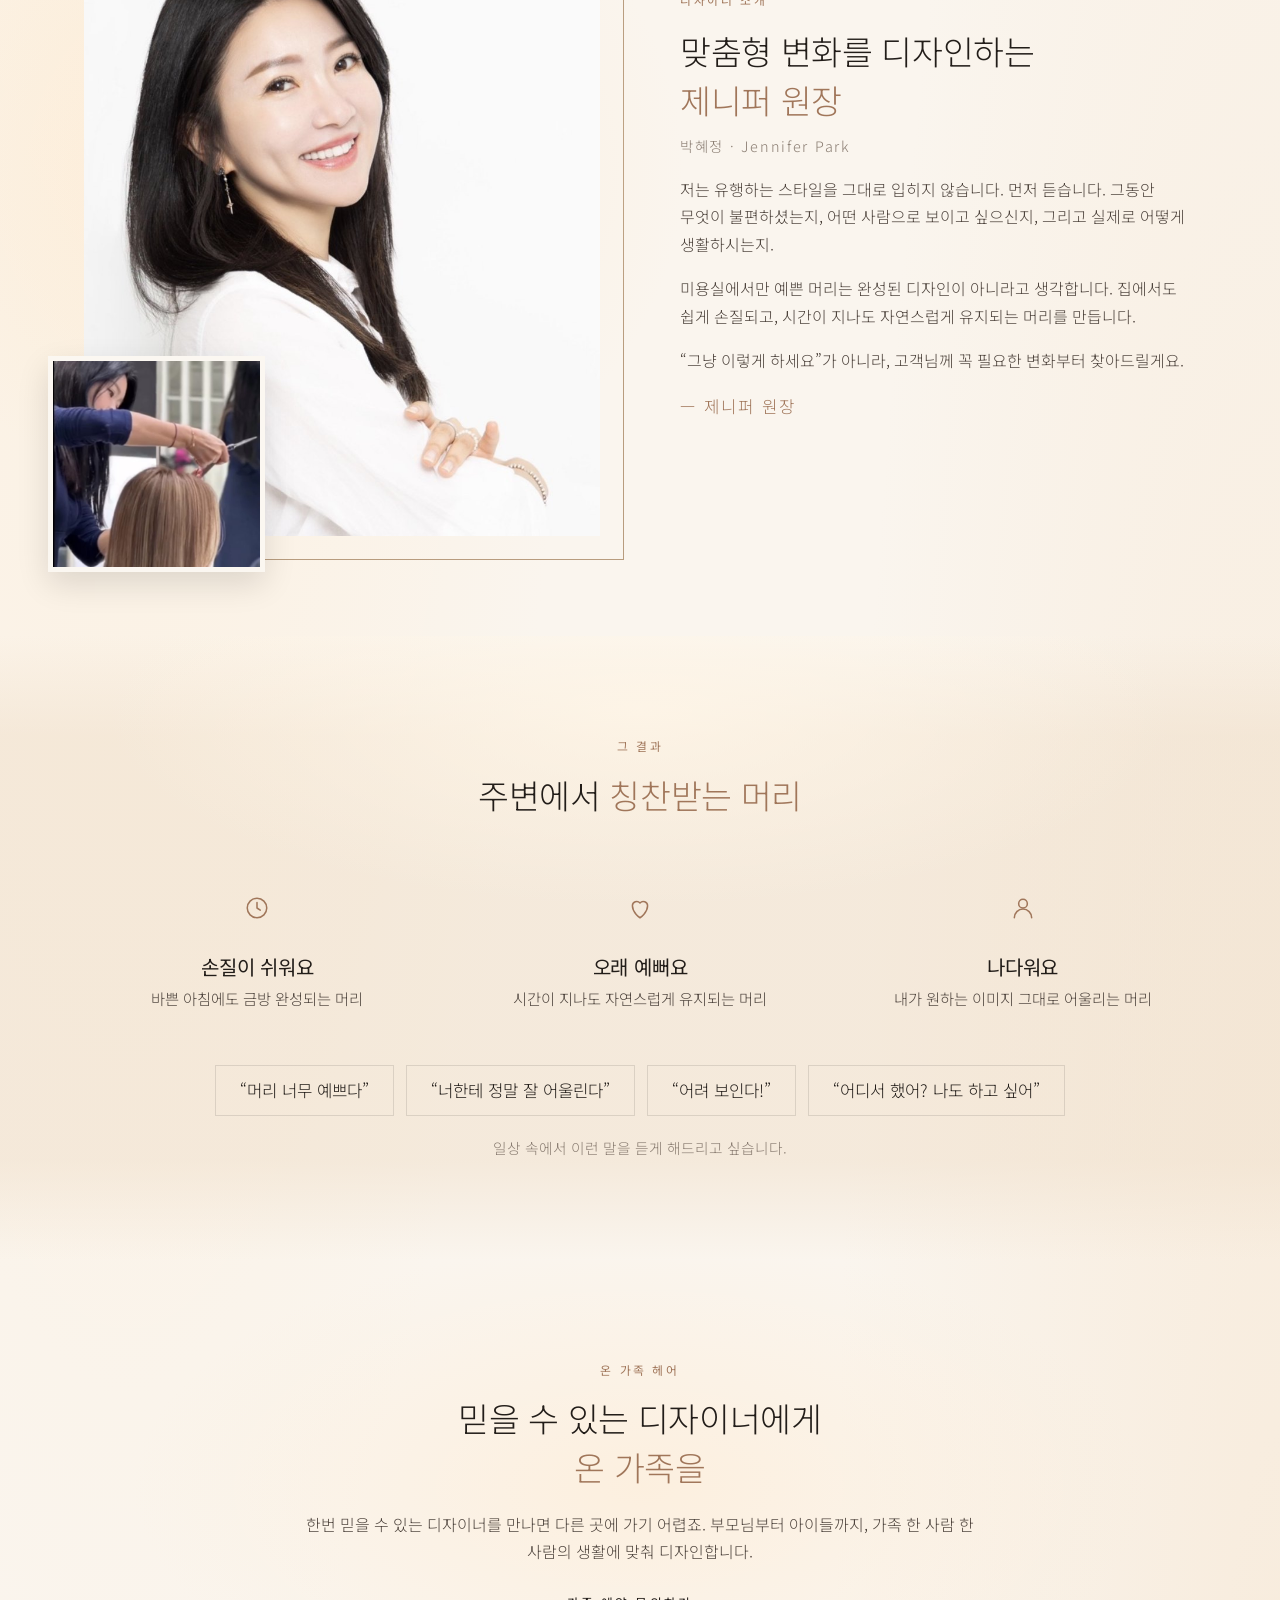
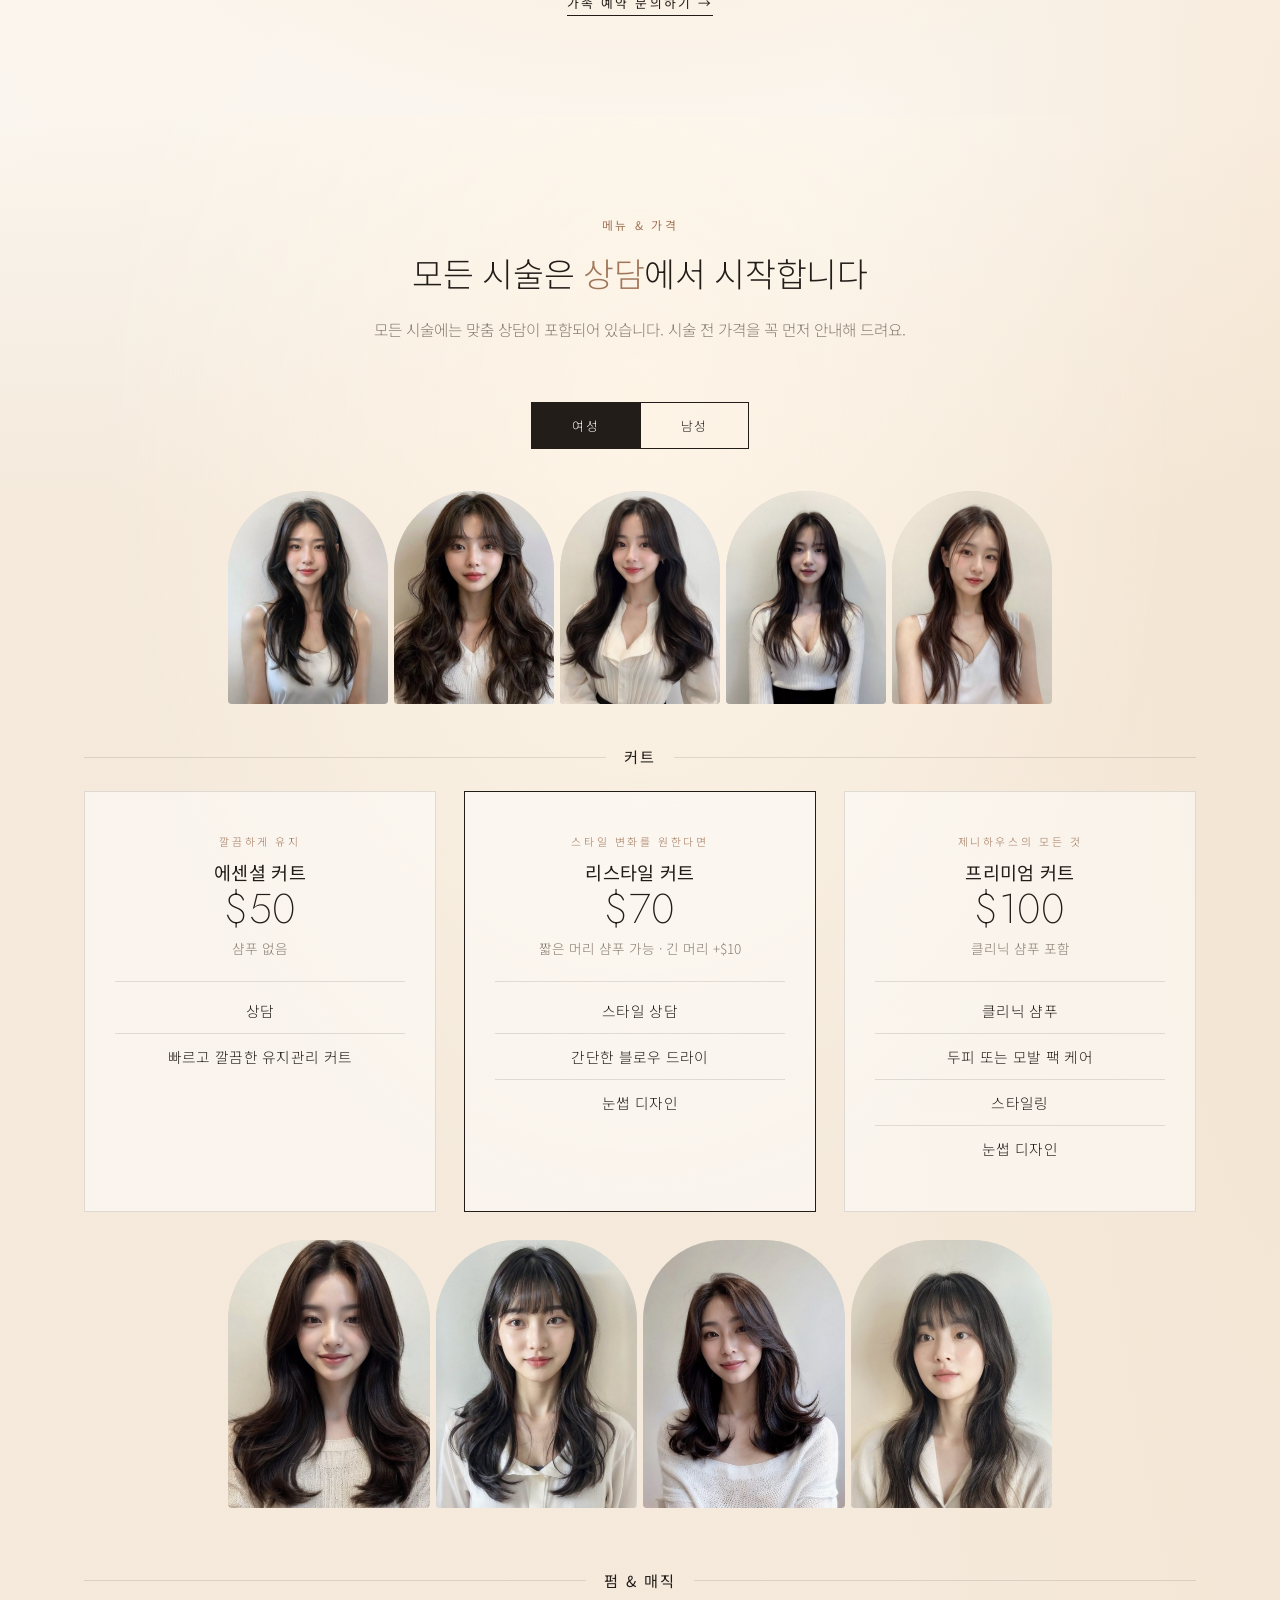
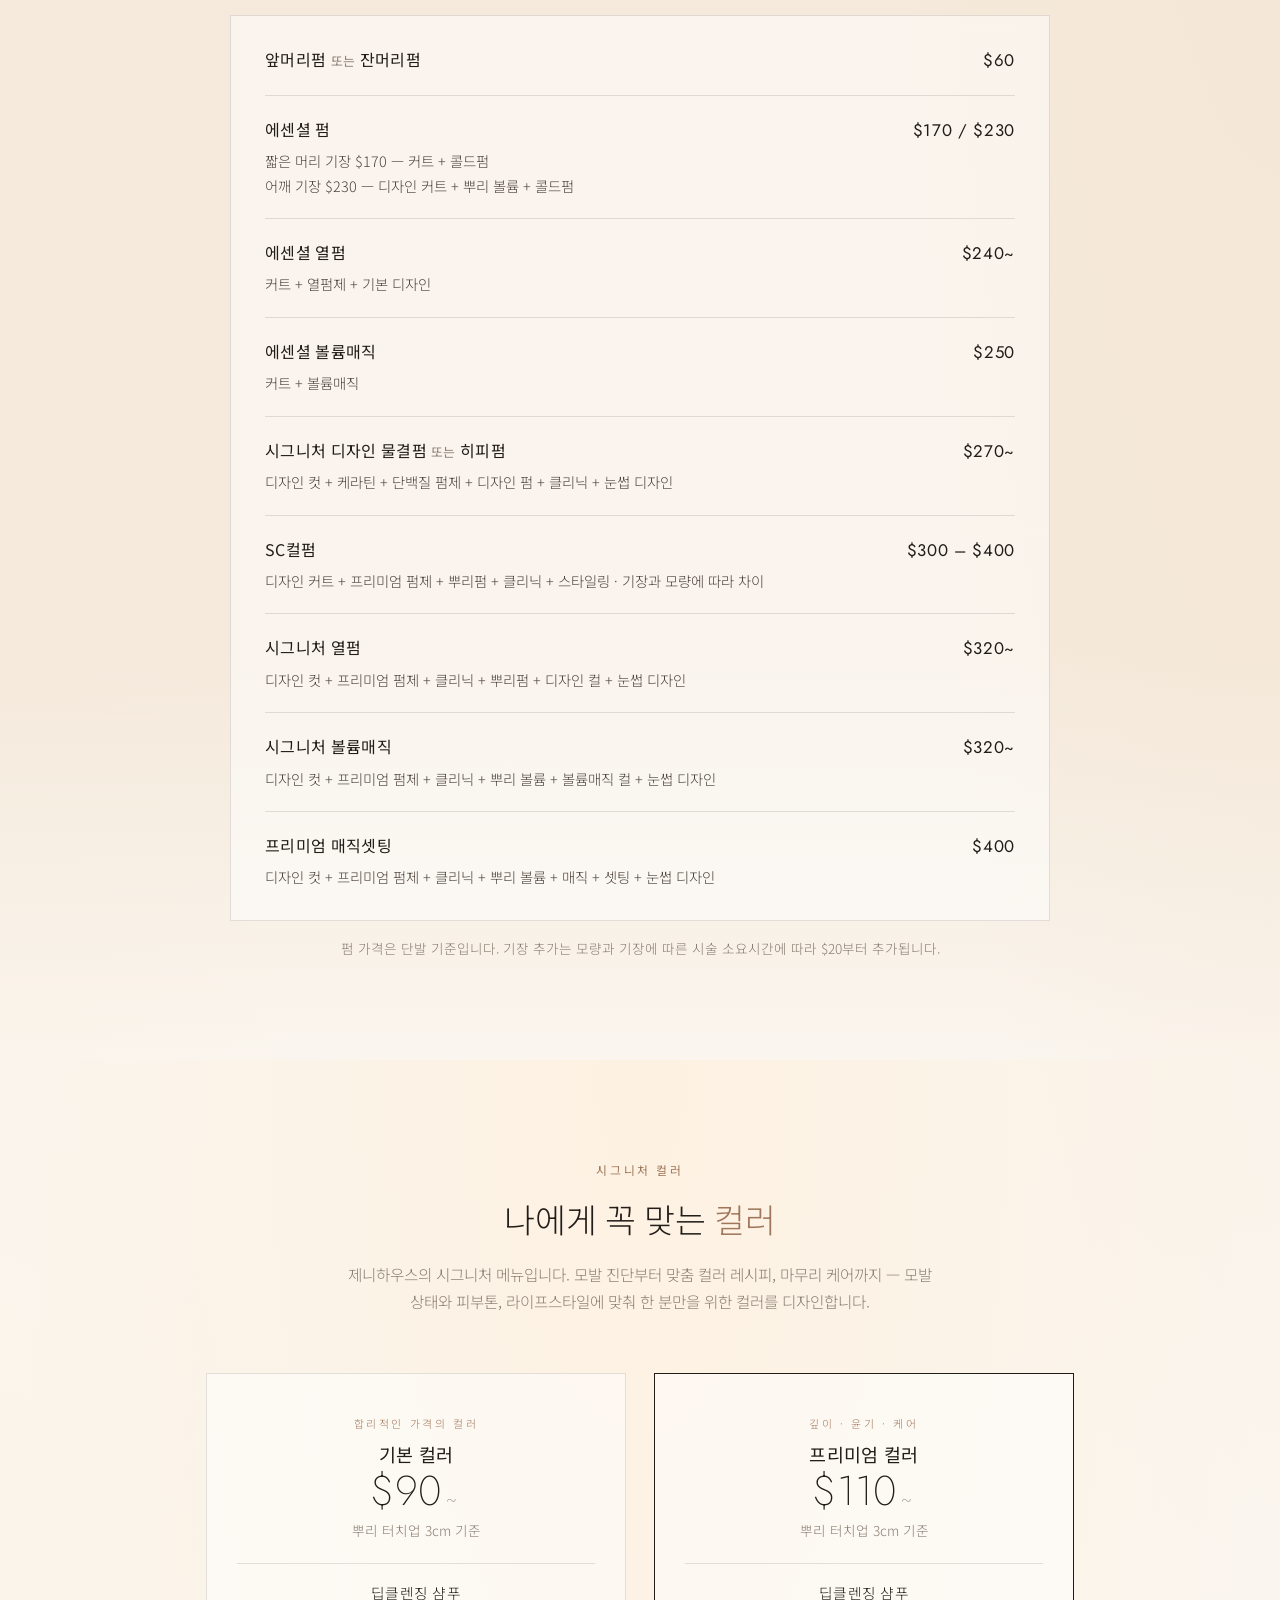
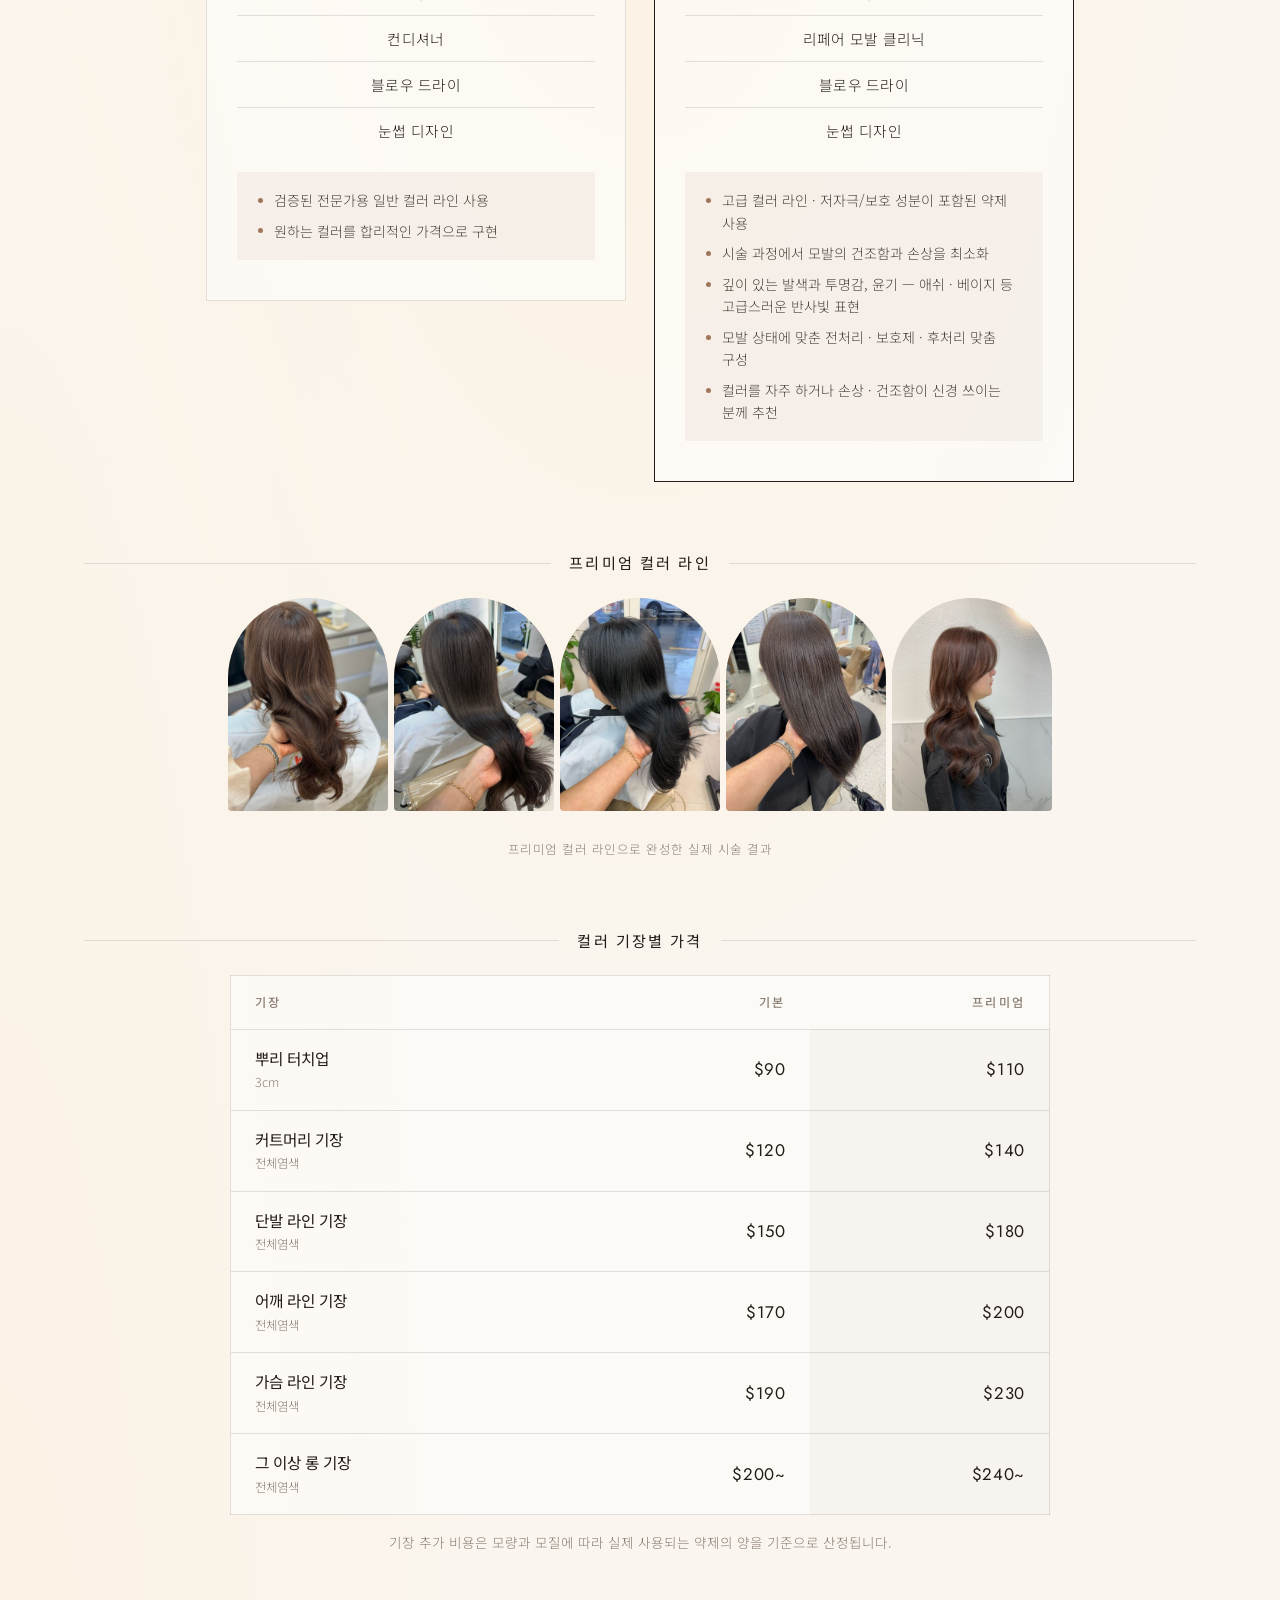
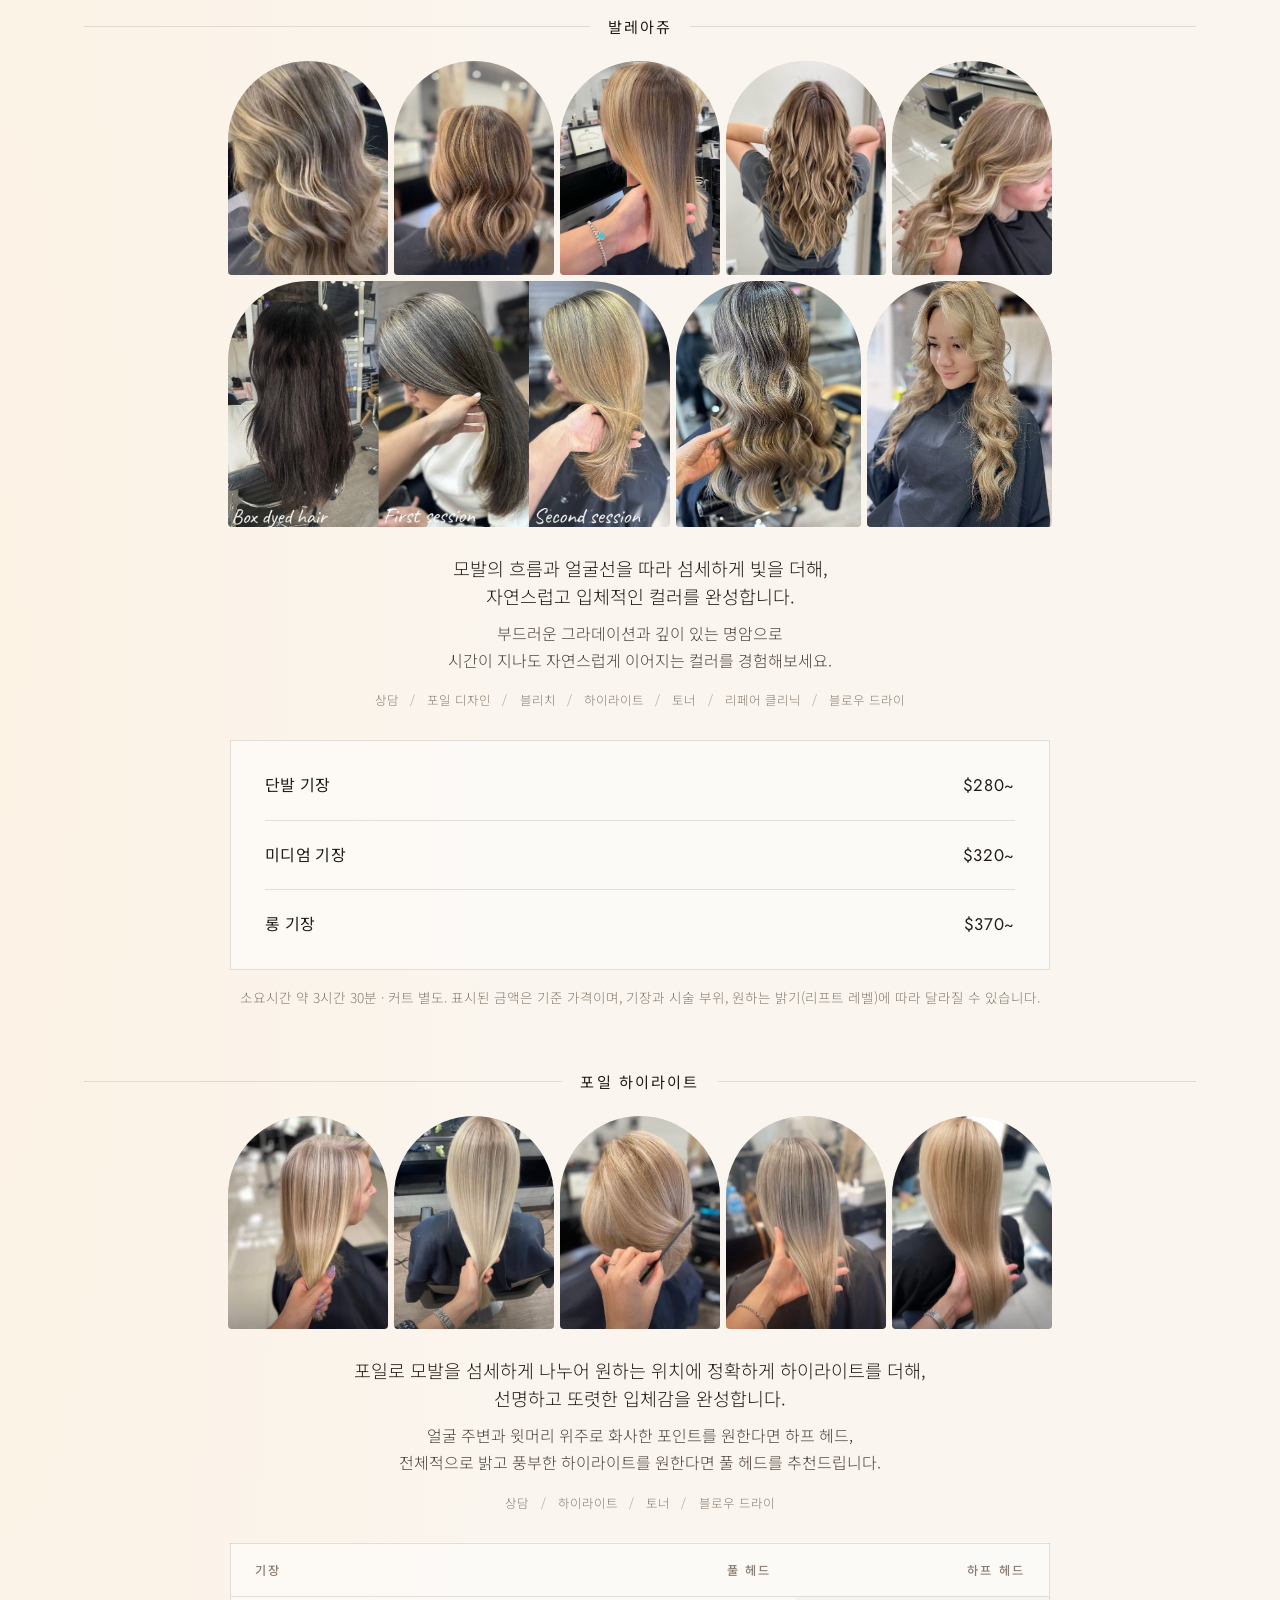
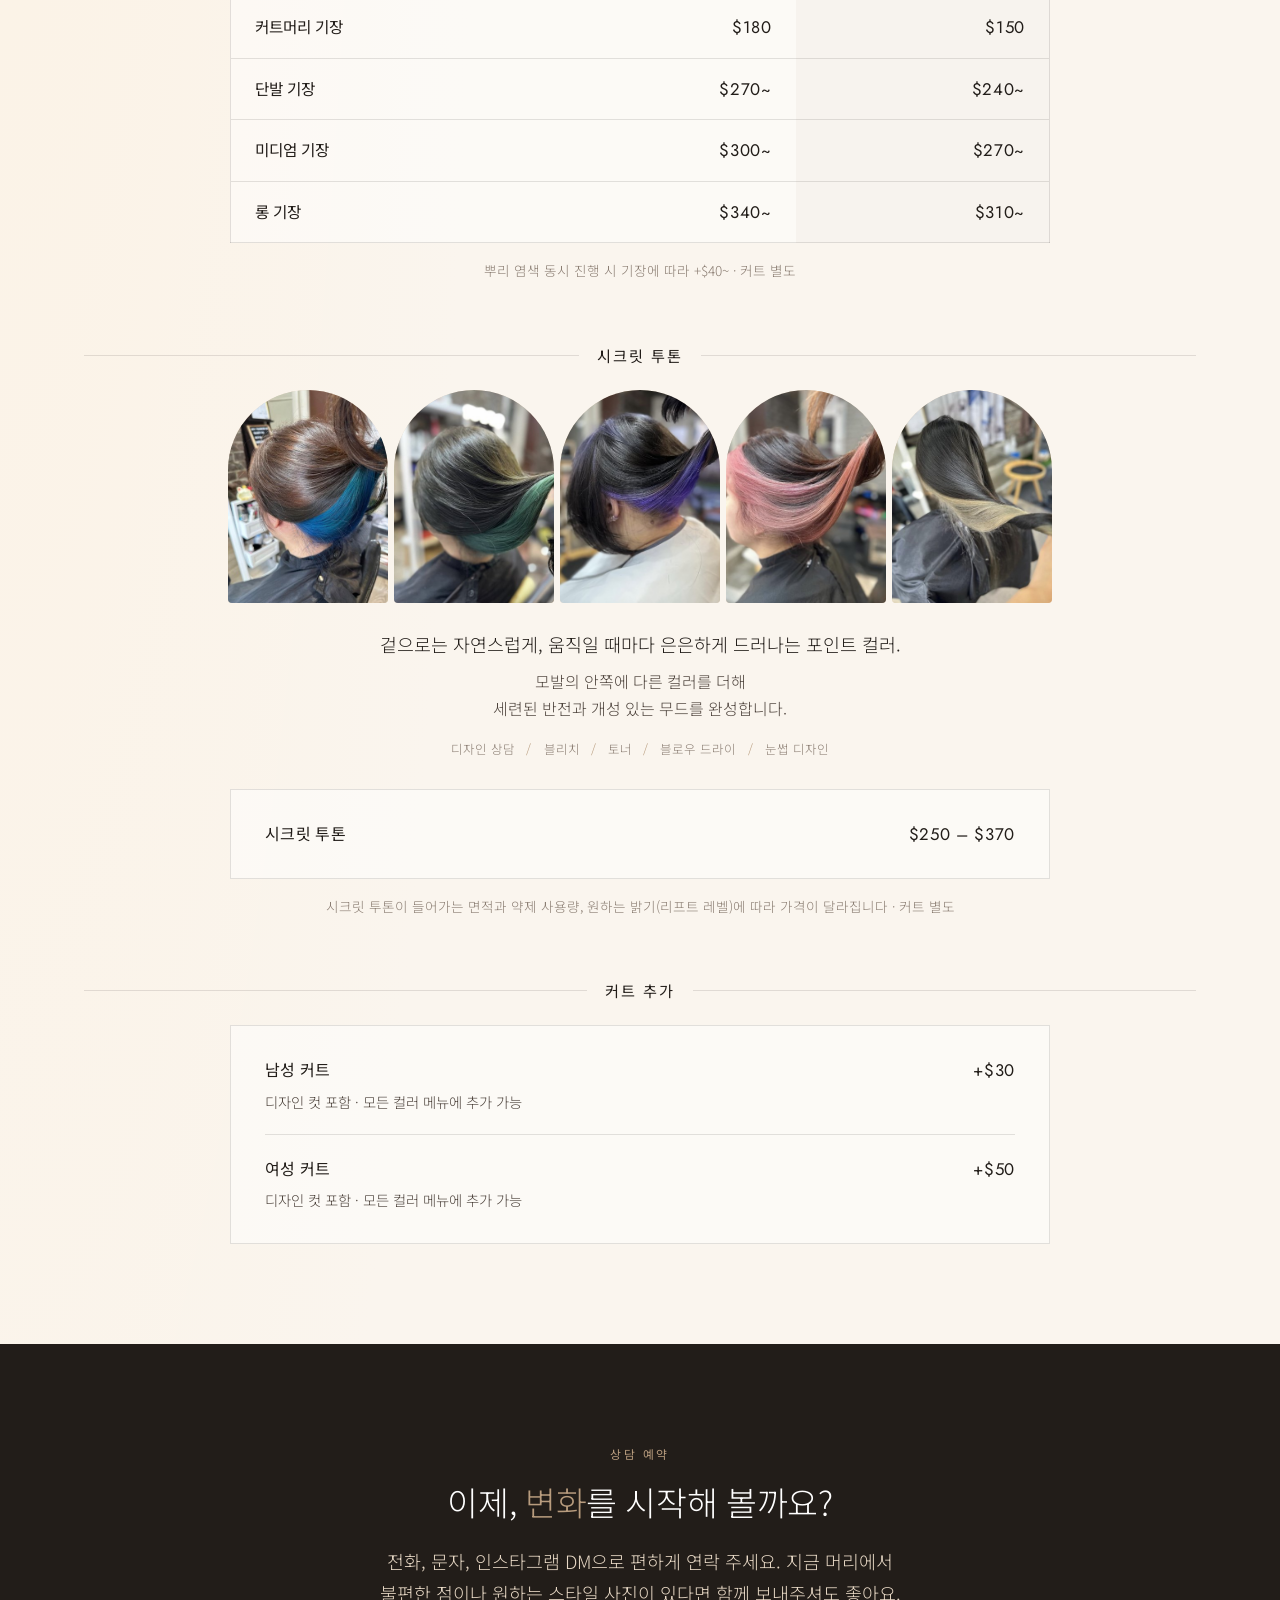
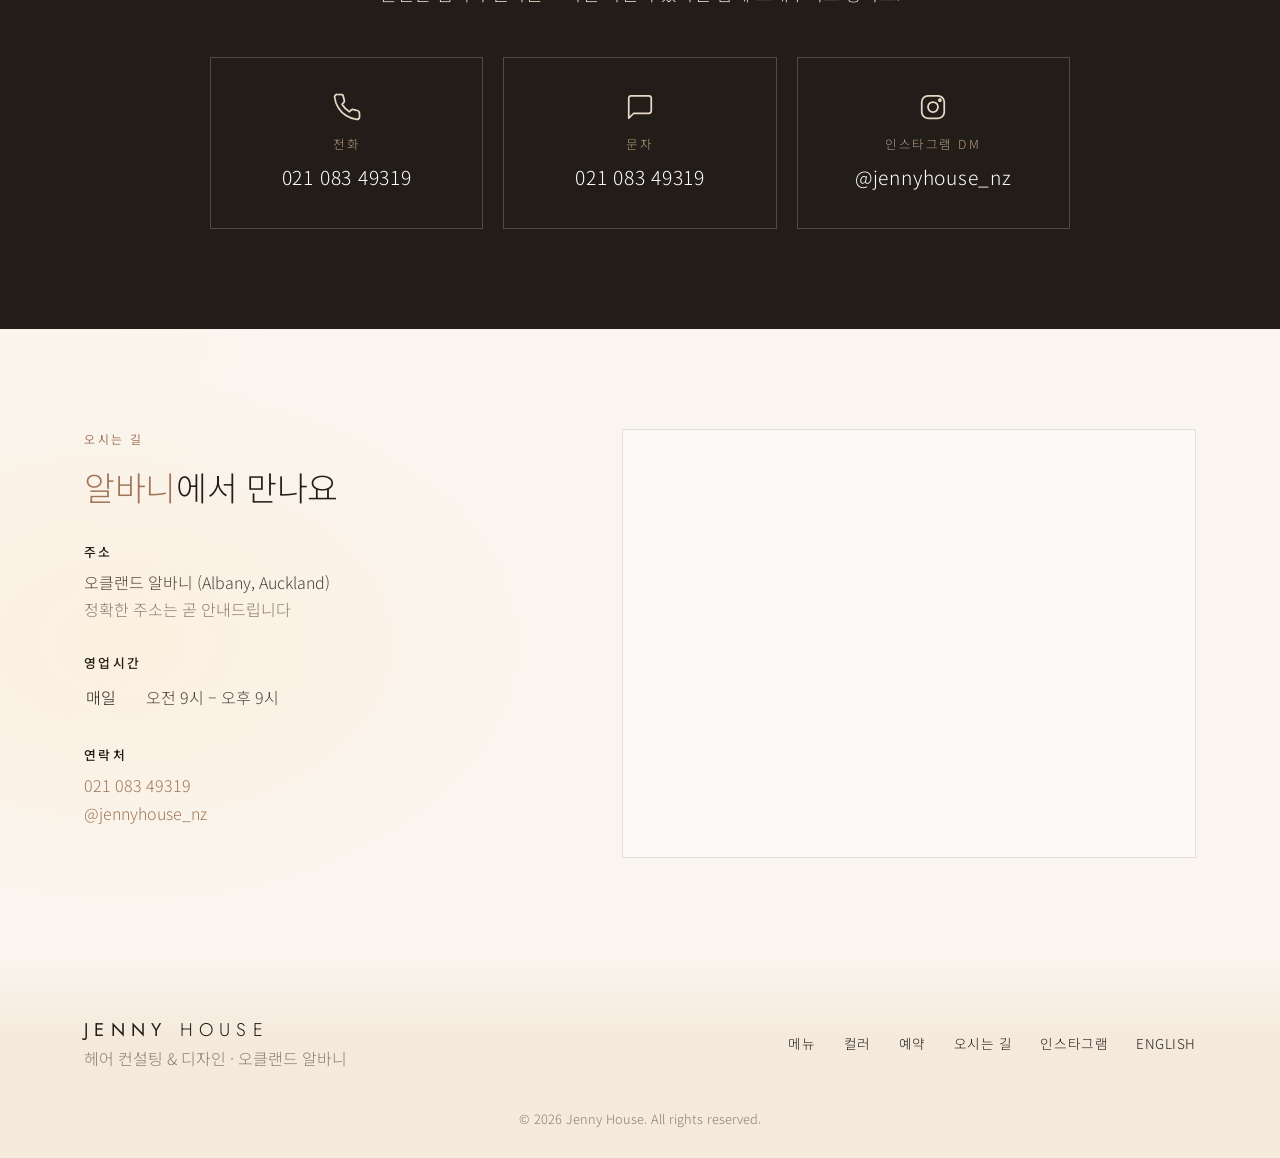
==== commit 072ff6bb: "Polish card details, move style photos into cut menus, new balayage photo - Card 'includes' lists dr" ====
--- a/ko/index.html
+++ b/ko/index.html
@@ -28,7 +28,6 @@
         <a href="#jennifer">원장 소개</a>
         <a href="#menu-list">메뉴</a>
         <a href="#color">컬러</a>
-        <a href="#gallery">스타일</a>
         <a href="#visit">오시는 길</a>
         <a href="../" class="lang-switch" lang="en">EN</a>
         <a href="#book" class="btn btn-small">예약하기</a>
@@ -202,6 +201,12 @@
               <li>눈썹 디자인</li>
             </ul>
           </div>
+        </div>
+        <div class="cut-styles">
+          <img src="../images/womens-style-1.jpg" alt="얼굴선을 감싸는 여성 긴 레이어드 웨이브" loading="lazy">
+          <img src="../images/womens-style-2.jpg" alt="시스루뱅 여성 긴 레이어드 컷" loading="lazy">
+          <img src="../images/womens-style-3.jpg" alt="사이드뱅 여성 중단발 C컬" loading="lazy">
+          <img src="../images/womens-style-4.jpg" alt="앞머리가 있는 여성 긴 레이어드 허쉬컷" loading="lazy">
         </div>
 
         <h3 class="menu-group">펌 &amp; 매직</h3>
@@ -294,6 +299,12 @@
             </ul>
           </div>
         </div>
+        <div class="cut-styles">
+          <img src="../images/mens-style-1.jpg" alt="옆을 짧게 정리한 남성 가르마 커트" loading="lazy">
+          <img src="../images/mens-style-2.jpg" alt="앞머리를 내린 남성 텍스처 펌" loading="lazy">
+          <img src="../images/mens-style-3.jpg" alt="자연스러운 가르마 웨이브 남성 스타일" loading="lazy">
+          <img src="../images/mens-style-4.jpg" alt="짧은 텍스처 크롭 남성 커트" loading="lazy">
+        </div>
 
         <h3 class="menu-group">펌 &amp; 다운펌</h3>
         <ul class="menu-list">
@@ -416,7 +427,7 @@
       <div class="feature-photos">
         <img class="wide" src="../images/balayage-before-after.jpg" alt="셀프 염색 모발에서 두 번의 시술로 완성한 소프트 블론드 발레아쥬" loading="lazy">
         <img src="../images/balayage-6.jpg" alt="롱 웨이브 애쉬 베이지 발레아쥬" loading="lazy">
-        <img src="../images/balayage-7.jpg" alt="롱 웨이브 머쉬룸 브라운 발레아쥬" loading="lazy">
+        <img src="../images/balayage-7.jpg" alt="얼굴선을 살린 샴페인 블론드 발레아쥬" loading="lazy">
       </div>
       <div class="color-intro">
         <p class="color-lead">모발의 흐름과 얼굴선을 따라 섬세하게 빛을 더해,<br>자연스럽고 입체적인 컬러를 완성합니다.</p>
@@ -502,34 +513,6 @@
     </div>
   </section>
 
-  <!-- 갤러리 -->
-  <section class="gallery" id="gallery">
-    <div class="container">
-      <div class="section-head">
-        <p class="eyebrow">스타일 참고</p>
-        <h2>나의 <em>다음 스타일</em>은?</h2>
-        <p class="section-sub">원하는 느낌을 떠올리는 데 도움이 되는 참고 스타일이에요. 마음에 드는 사진을 상담 때 보여주세요.</p>
-      </div>
-      <h3 class="menu-group">여성</h3>
-      <div class="gallery-grid">
-        <img class="reveal" src="../images/womens-style-1.jpg" alt="얼굴선을 감싸는 여성 긴 레이어드 웨이브" loading="lazy">
-        <img class="reveal" src="../images/womens-style-2.jpg" alt="시스루뱅 여성 긴 레이어드 컷" loading="lazy">
-        <img class="reveal" src="../images/womens-style-3.jpg" alt="사이드뱅 여성 중단발 C컬" loading="lazy">
-        <img class="reveal" src="../images/womens-style-4.jpg" alt="앞머리가 있는 여성 긴 레이어드 허쉬컷" loading="lazy">
-      </div>
-      <h3 class="menu-group">남성</h3>
-      <div class="gallery-grid">
-        <img class="reveal" src="../images/mens-style-1.jpg" alt="옆을 짧게 정리한 남성 가르마 커트" loading="lazy">
-        <img class="reveal" src="../images/mens-style-2.jpg" alt="앞머리를 내린 남성 텍스처 펌" loading="lazy">
-        <img class="reveal" src="../images/mens-style-3.jpg" alt="자연스러운 가르마 웨이브 남성 스타일" loading="lazy">
-        <img class="reveal" src="../images/mens-style-4.jpg" alt="짧은 텍스처 크롭 남성 커트" loading="lazy">
-      </div>
-      <p class="gallery-caption">스타일 참고 이미지</p>
-      <div class="center">
-        <a class="btn btn-ghost" href="https://www.instagram.com/jennyhouse_nz/" target="_blank" rel="noopener">인스타그램에서 더 보기 @jennyhouse_nz</a>
-      </div>
-    </div>
-  </section>
 
   <!-- 예약 -->
   <section class="book" id="book">
--- a/style.css
+++ b/style.css
@@ -476,9 +476,20 @@
 .color-table th, .color-table td, .menu-list li { border-bottom-color: var(--line); }
 .color-table td:last-child { background: rgba(160, 118, 90, .05); }
 .includes { border-top-color: var(--line); }
-.includes li::before { content: "—"; color: var(--accent); font-size: .8em; top: .15em; }
-.color-points { border-top: 0; padding-top: .4rem; }
-.color-points li::before { content: "·"; }
+.includes { text-align: center; padding-top: .4rem; font-size: .92rem; color: var(--ink); }
+.includes li { padding: .62rem 0; margin: 0; border-bottom: 1px solid var(--line); letter-spacing: .02em; }
+.includes li:last-child { border-bottom: 0; }
+.includes li::before { content: none; }
+.color-points {
+  margin-top: 1.2rem; padding: 1.1rem 1.3rem; border: 0; border-radius: 2px;
+  background: rgba(160, 118, 90, .07); color: var(--text); font-size: .88rem; line-height: 1.6;
+}
+.color-points li { padding-left: 16px; margin-bottom: .5rem; }
+.color-points li:last-child { margin-bottom: 0; }
+.color-points li::before { content: ""; position: absolute; left: 0; top: .62em; width: 5px; height: 5px; border-radius: 50%; background: var(--accent); }
+.cut-styles { display: grid; grid-template-columns: repeat(4, 1fr); gap: 6px; max-width: 824px; margin: 28px auto 0; }
+.cut-styles img { width: 100%; aspect-ratio: 3 / 4; object-fit: cover; object-position: center 25%; border-radius: 80px 80px 4px 4px; background: var(--sand); }
+.cut-styles + .menu-group { margin-top: 4rem; }
 .ml-head { justify-content: space-between; }
 .ml-head::after { display: none; }
 .badge { border-radius: 0; background: transparent; border: 1px solid var(--line); font-weight: 400; letter-spacing: .04em; }
@@ -533,7 +544,8 @@
   .hero-inner { grid-template-columns: 1fr; gap: 40px; }
   .hero-photos { order: -1; max-width: 420px; width: 100%; margin: 0 auto; }
   .about-img { max-width: 440px; margin: 0 auto; width: calc(100% - 24px); }
-  .gallery-grid { grid-template-columns: repeat(2, 1fr); }
+  .gallery-grid, .cut-styles { grid-template-columns: repeat(2, 1fr); }
+  .cut-styles img { border-radius: 60px 60px 4px 4px; }
 }
 
 /* ===== 휴대폰 ===== */
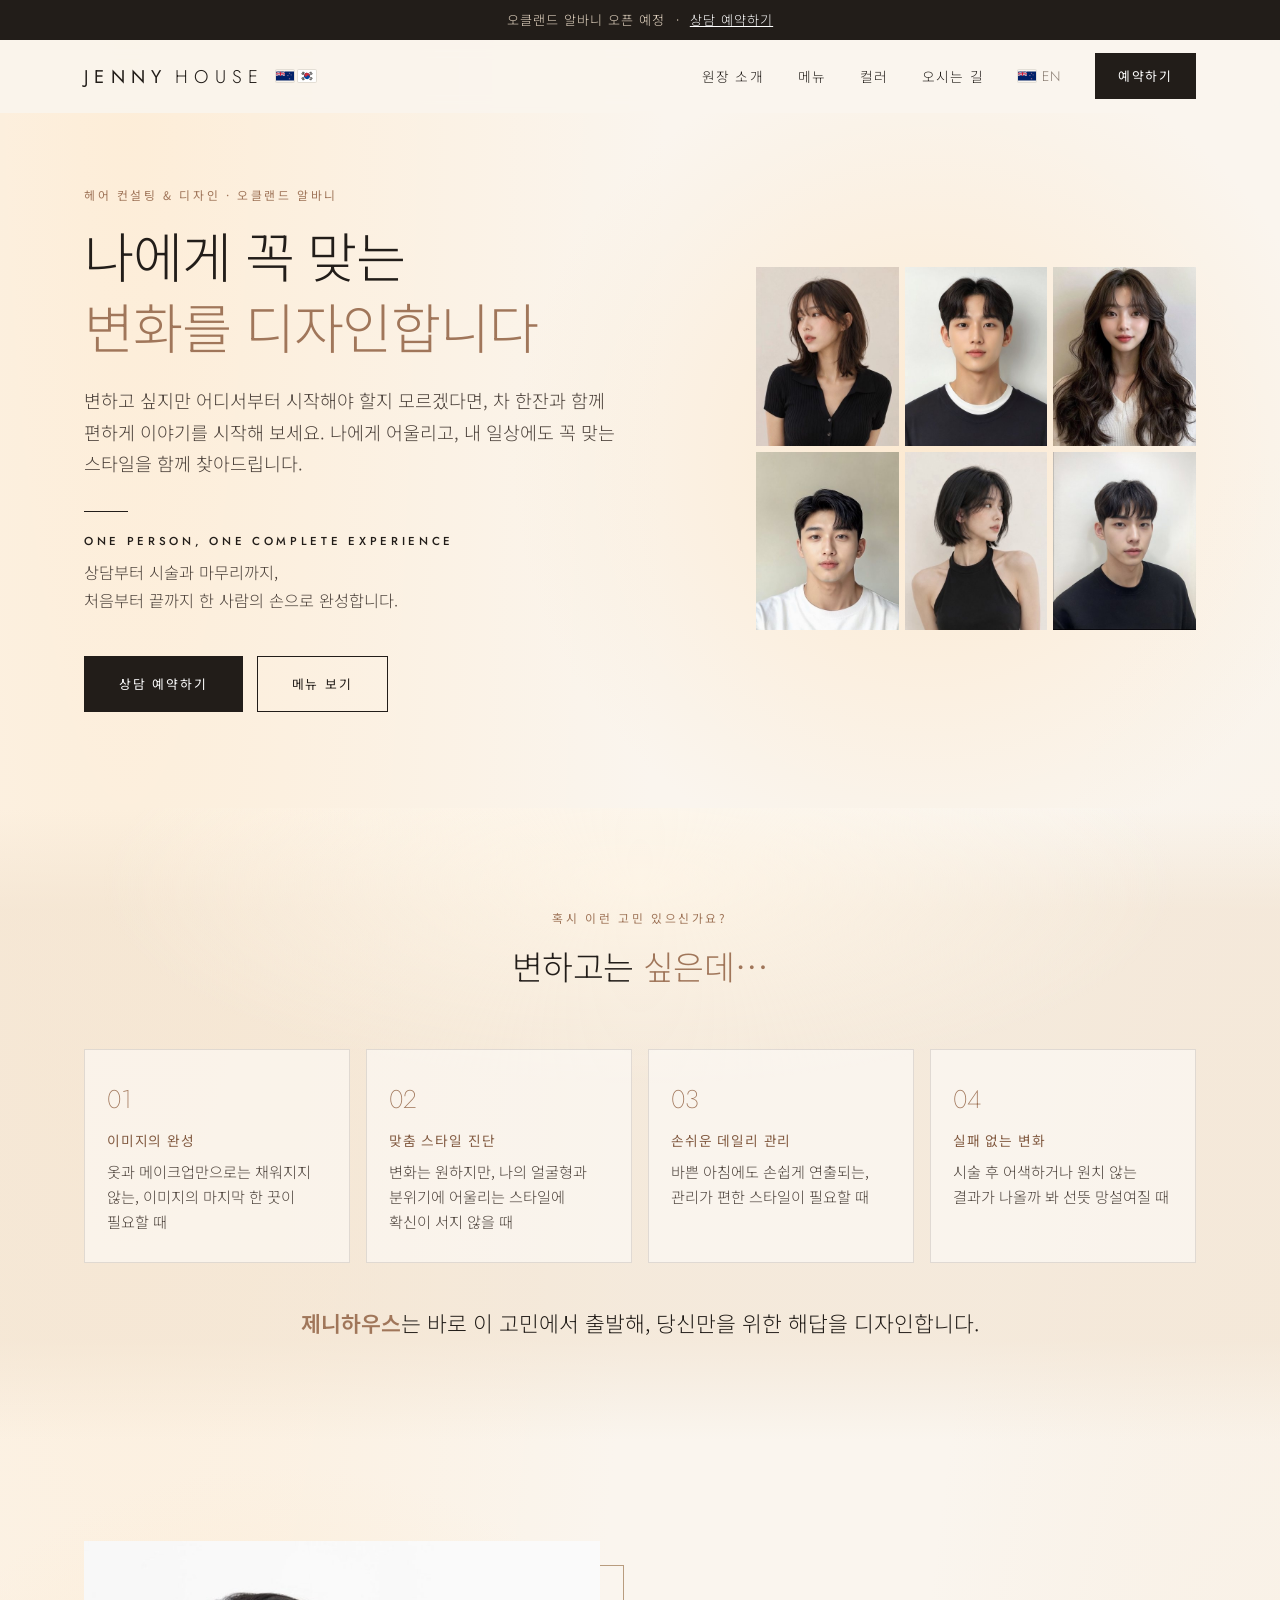
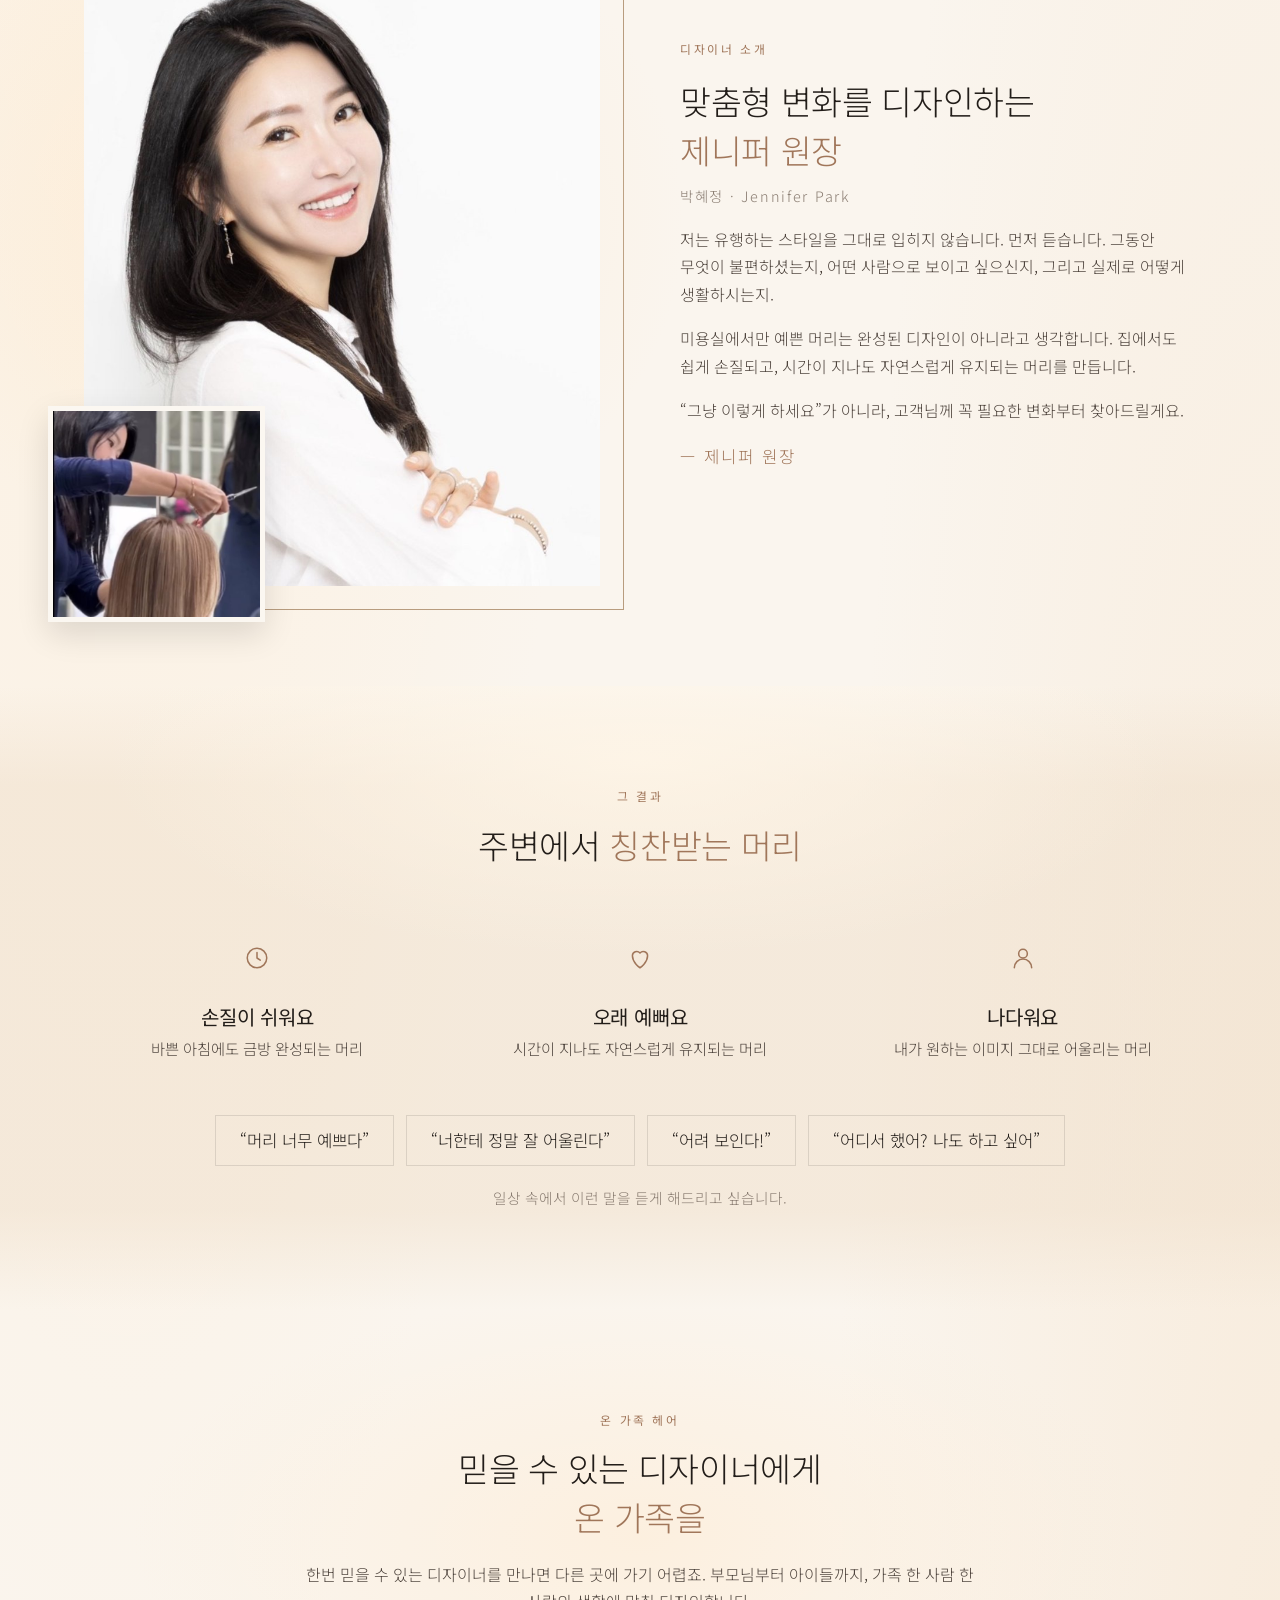
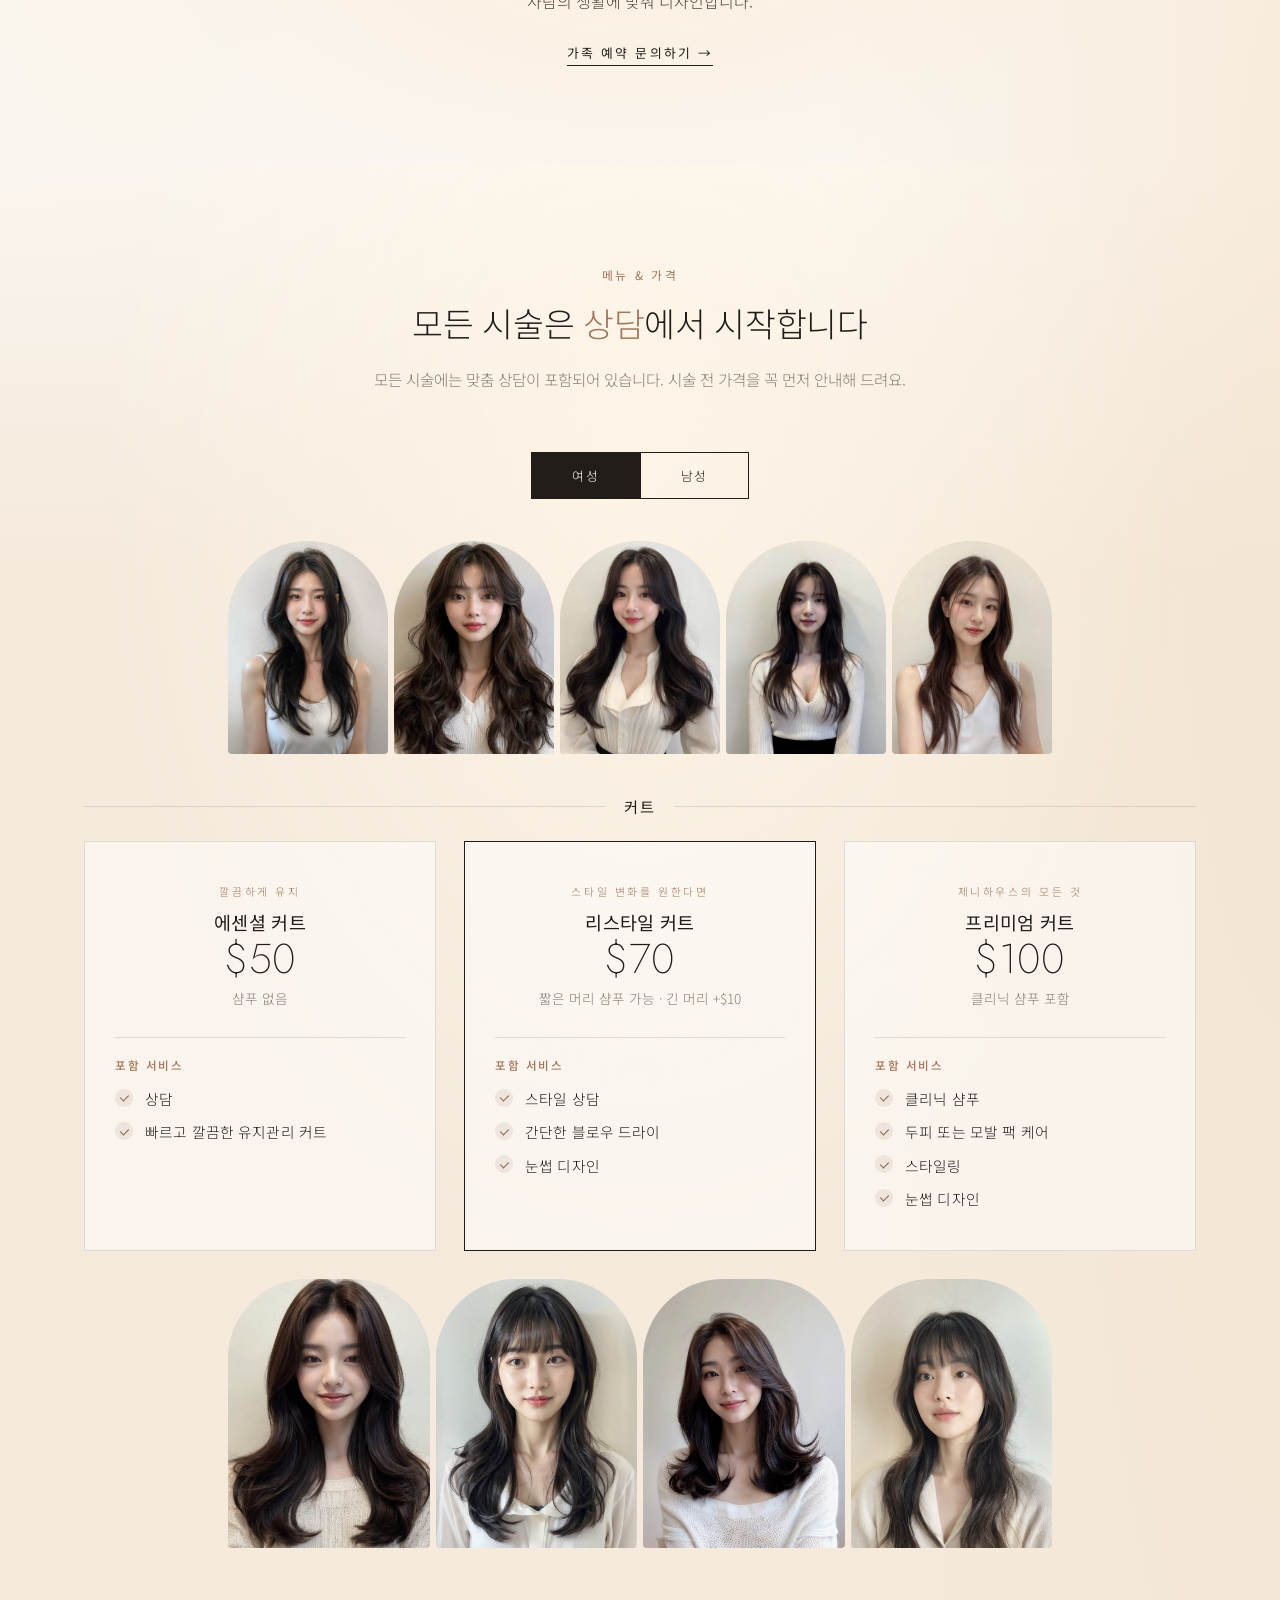
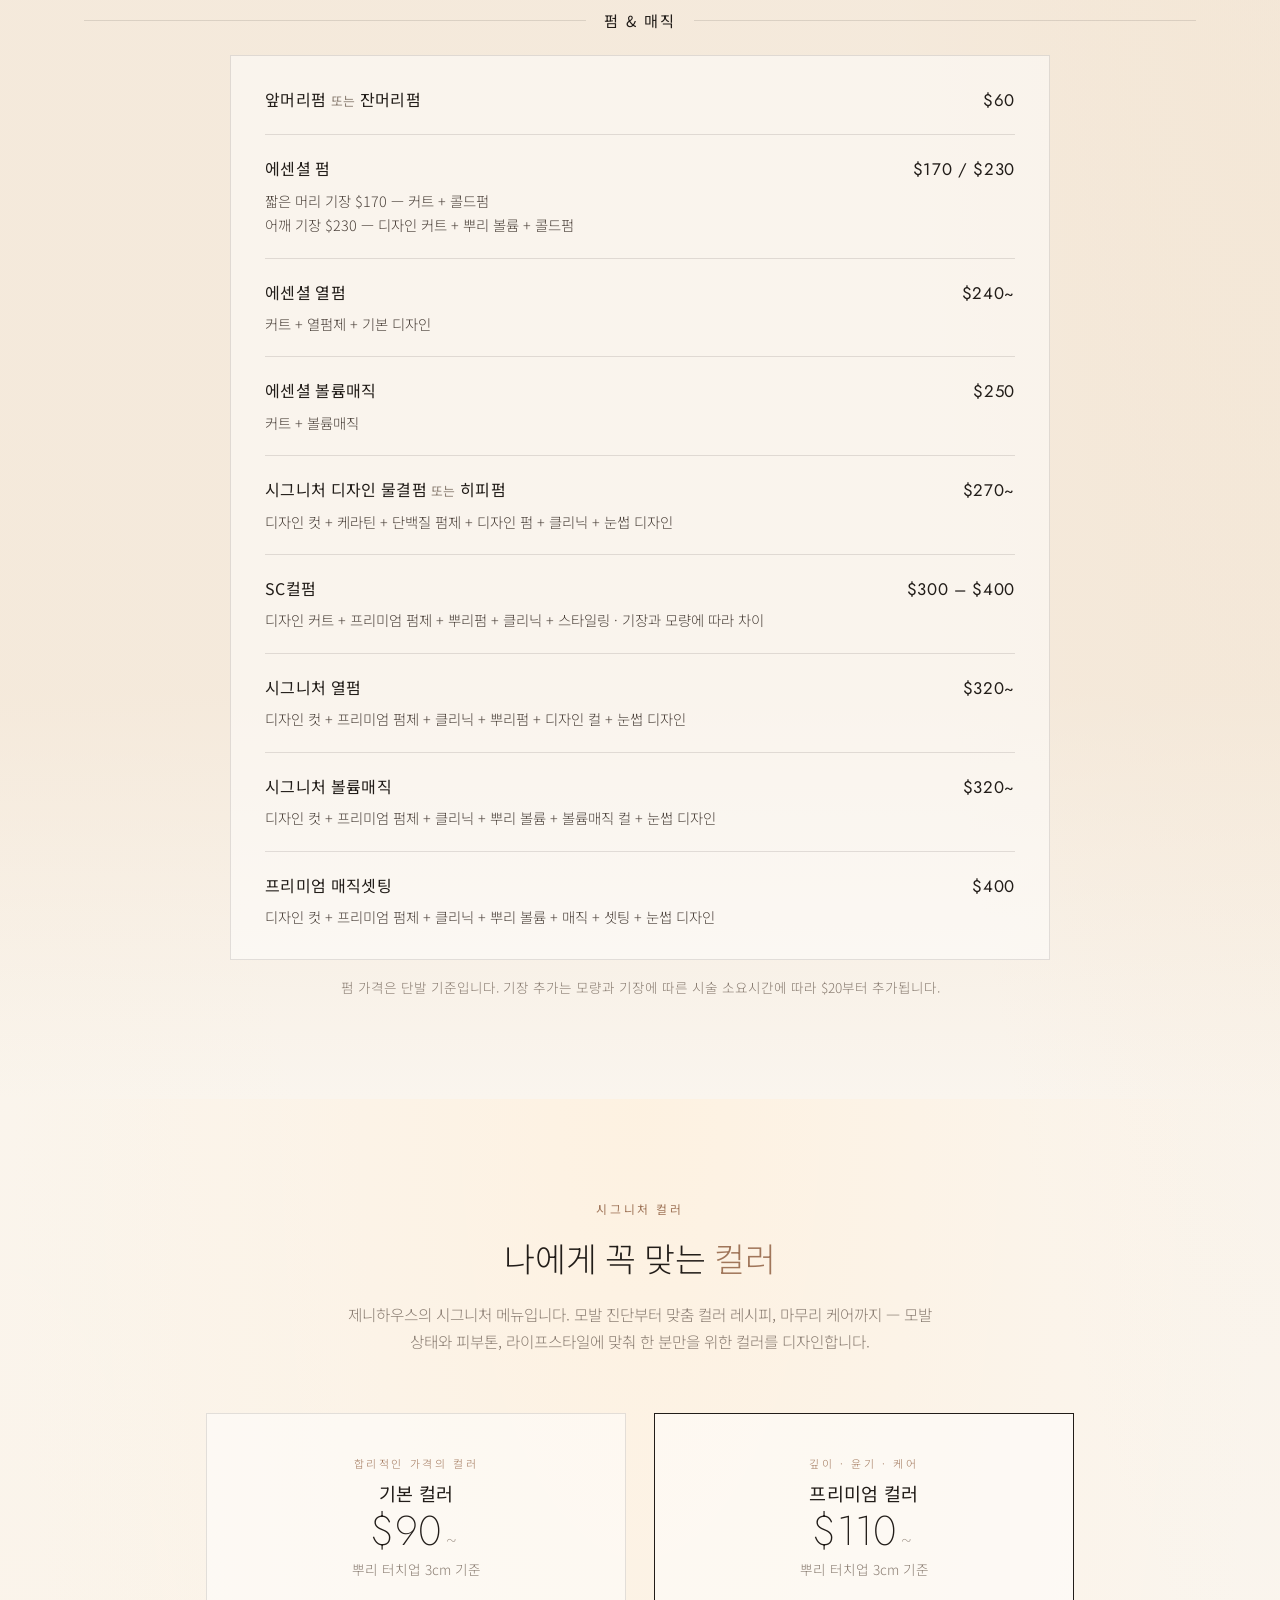
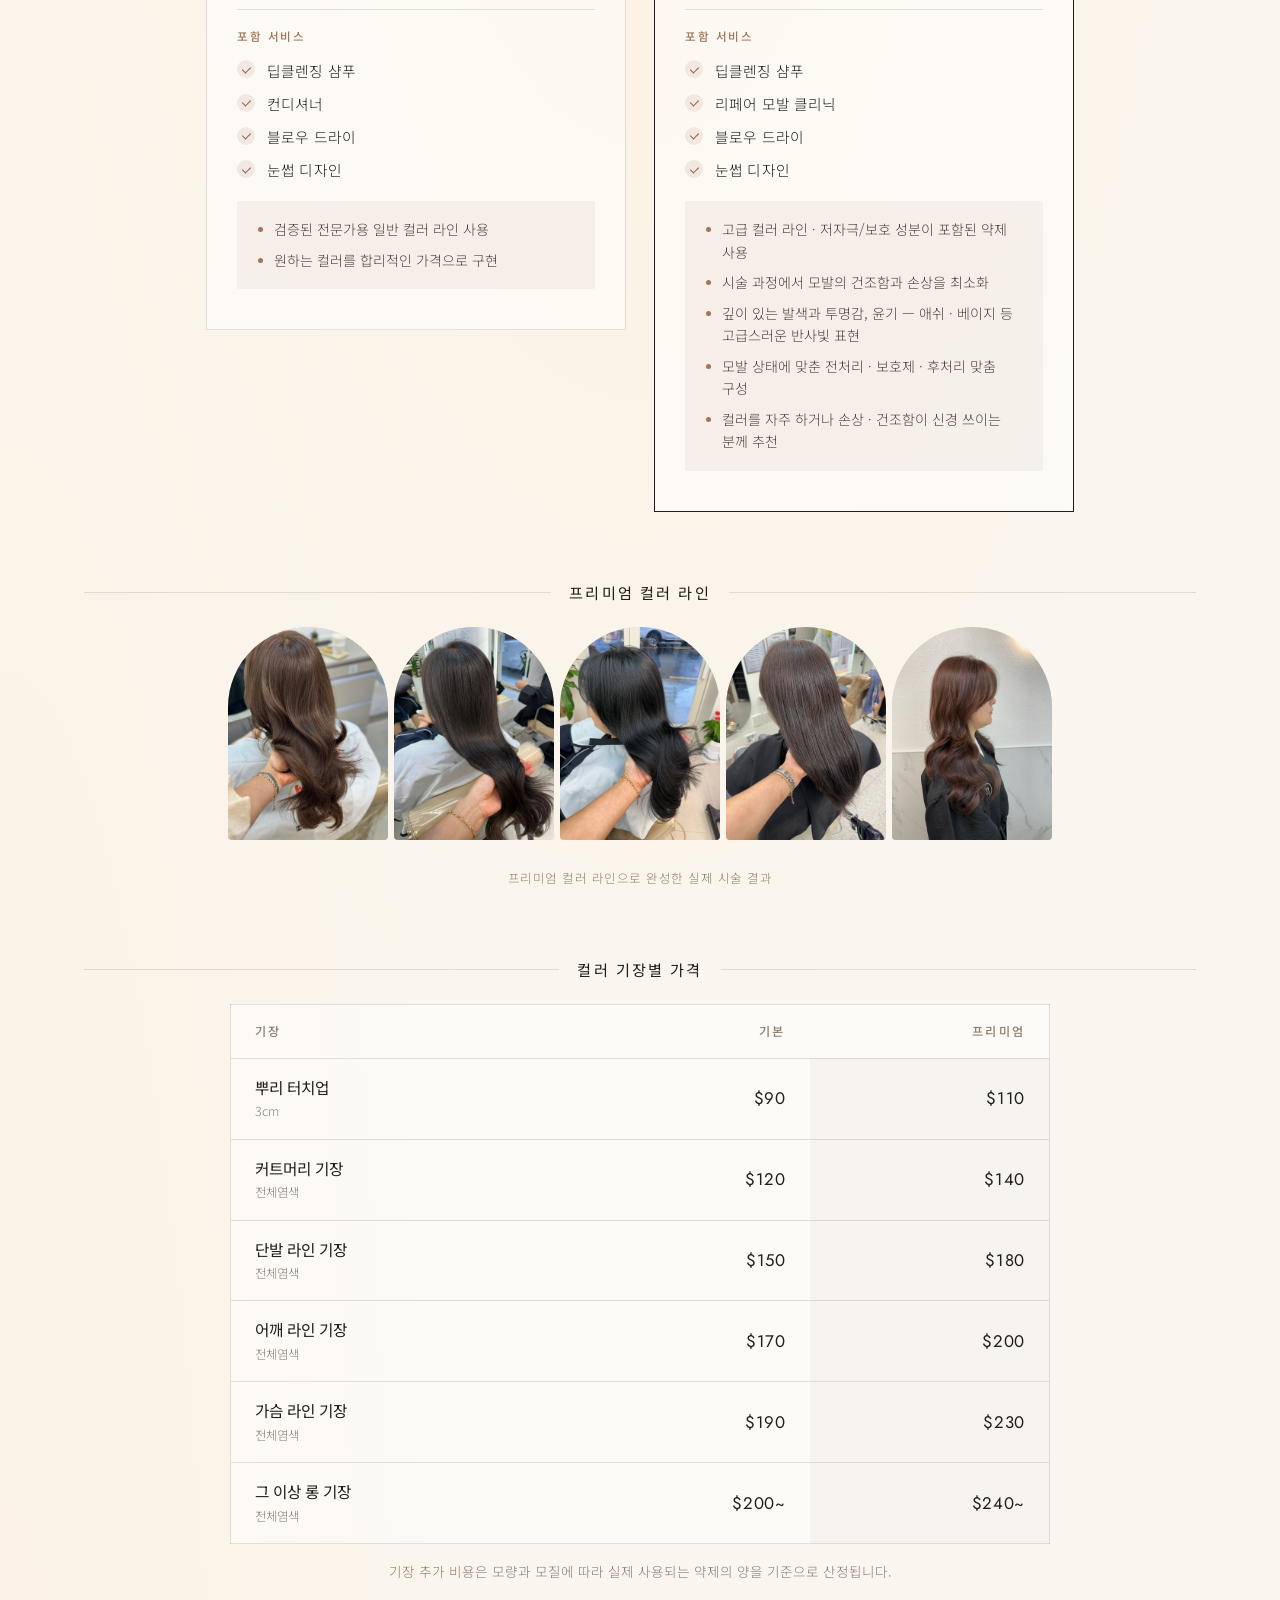
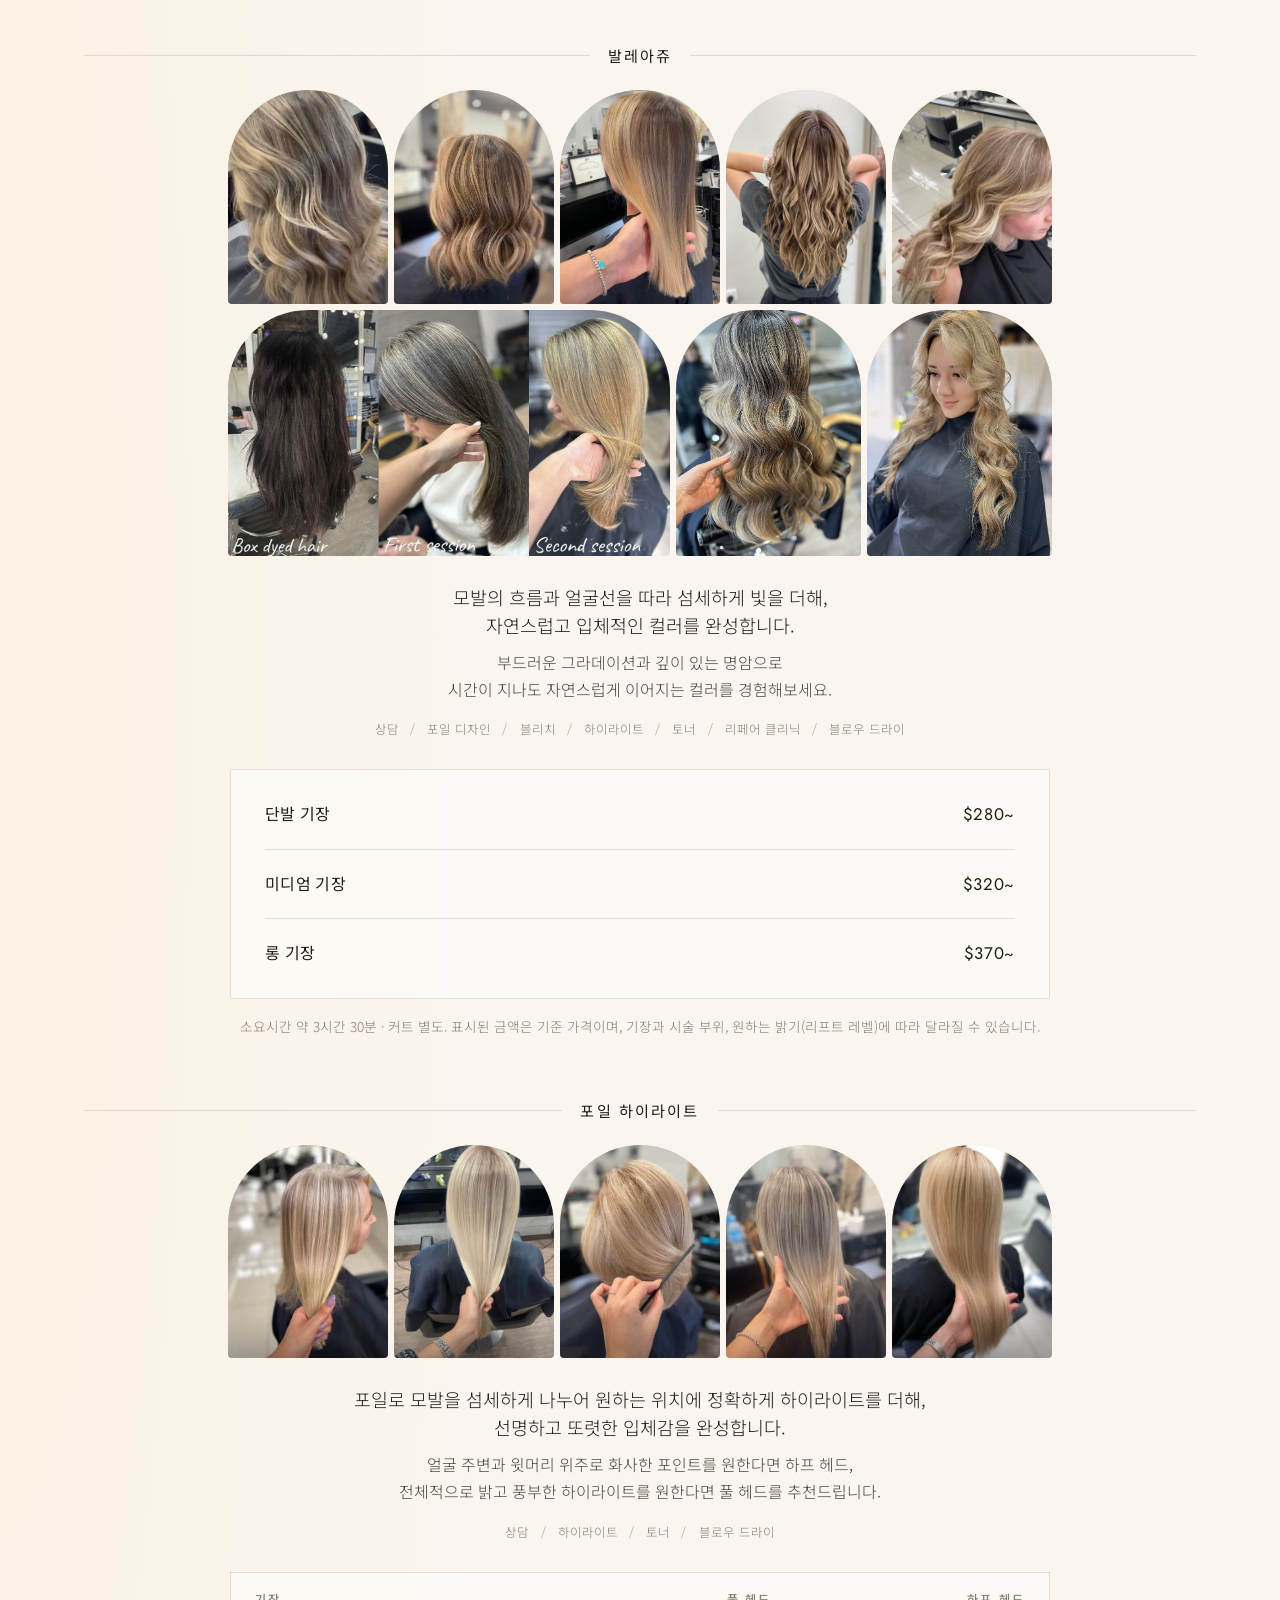
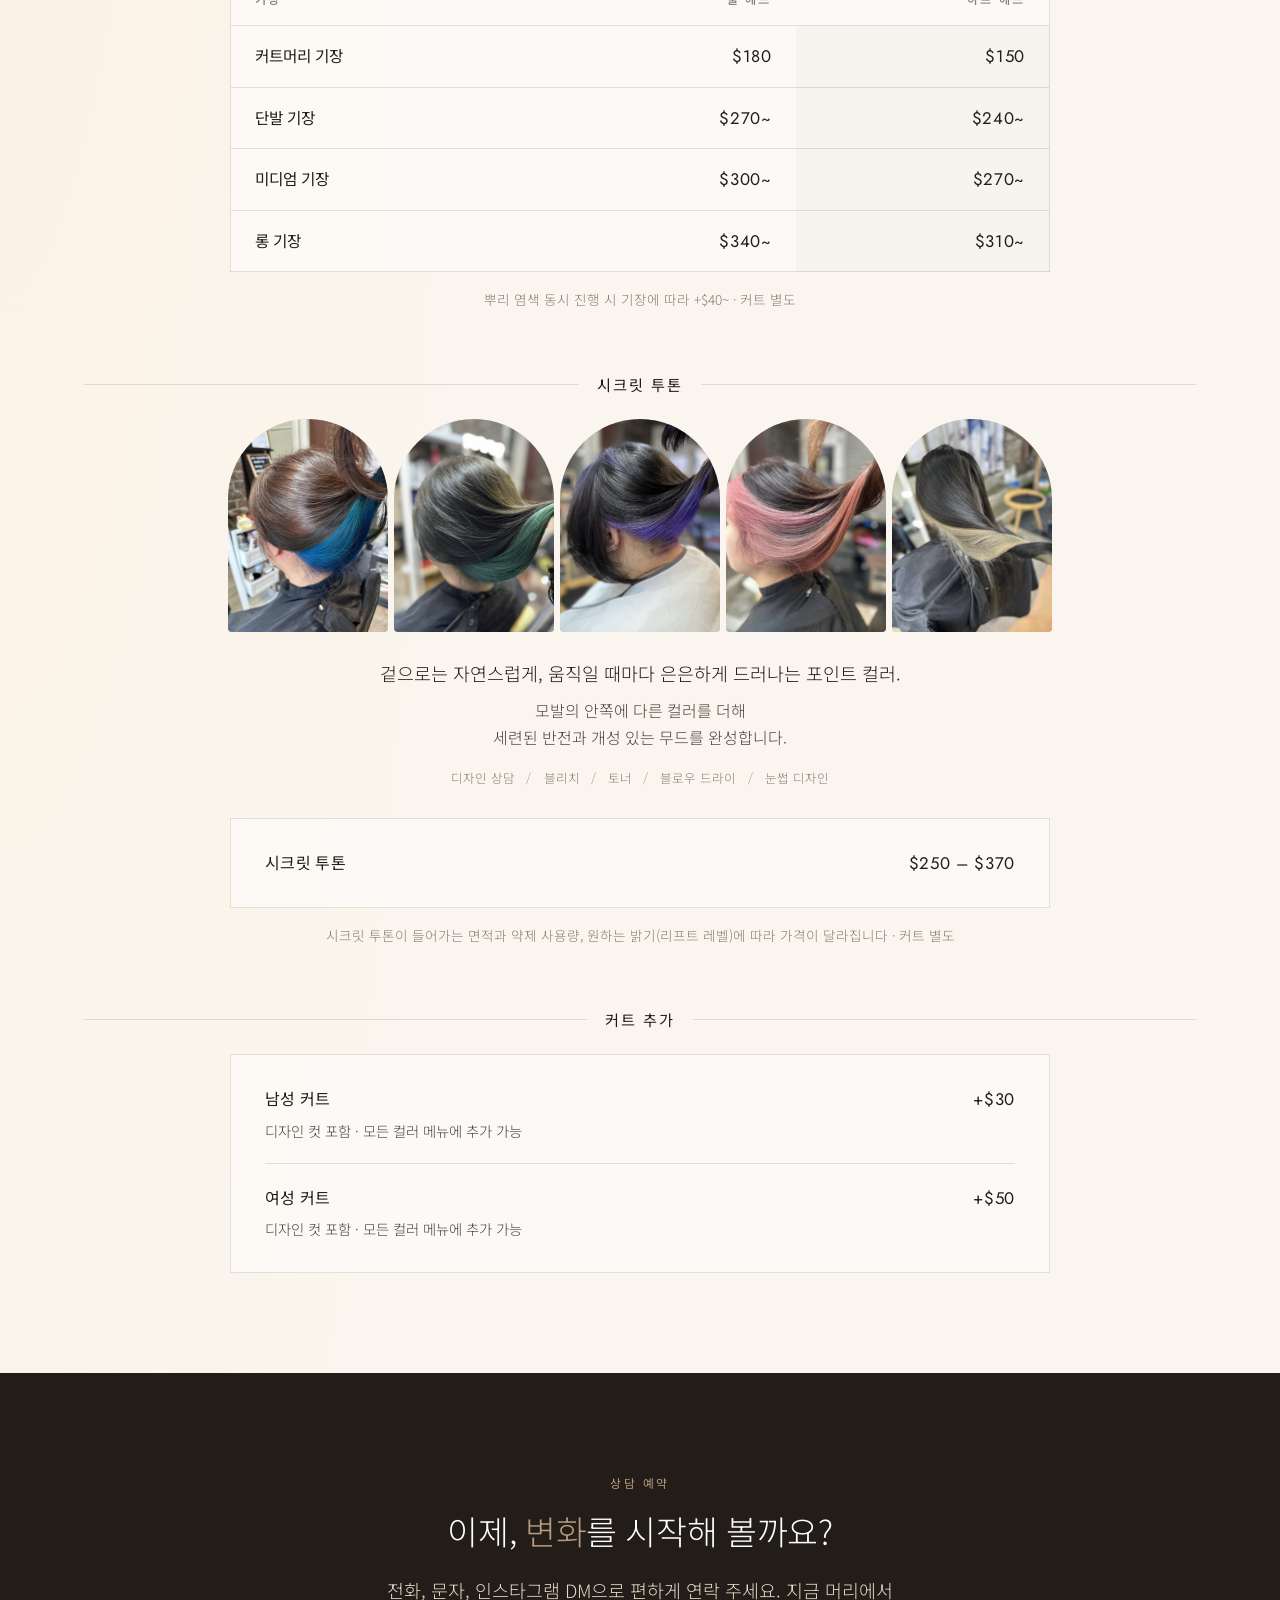
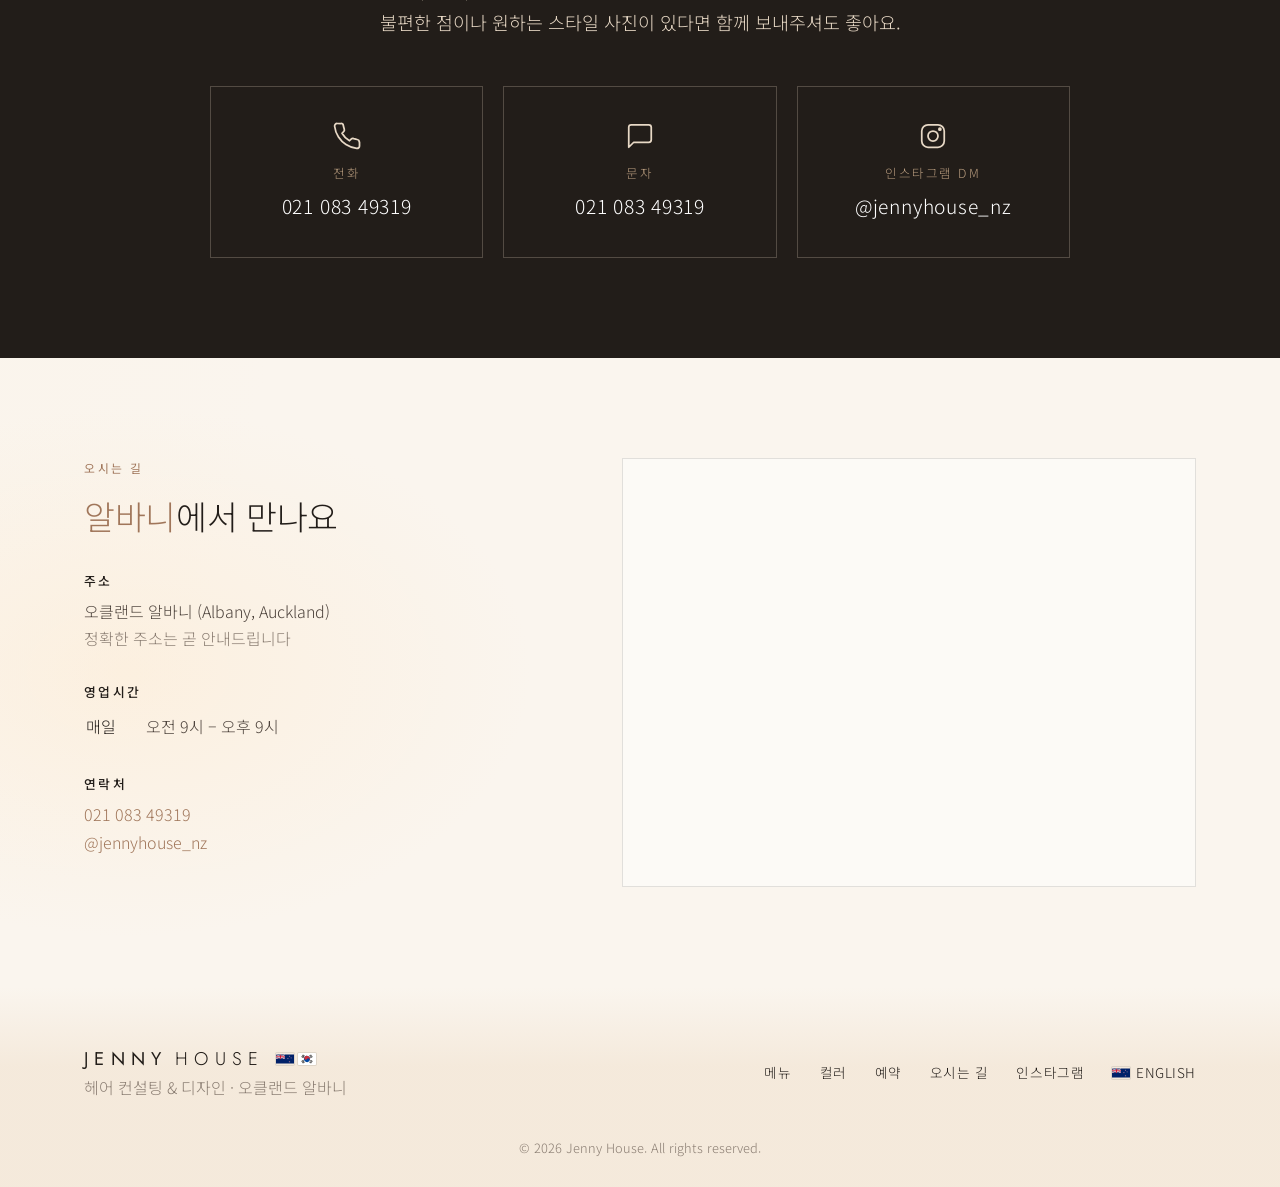
==== commit a33ee44f: "Add NZ and Korean flags, refine 'included services' and concerns copy - NZ and Korean flags beside t" ====
--- a/ko/index.html
+++ b/ko/index.html
@@ -23,13 +23,13 @@
   <!-- 상단 메뉴 -->
   <header class="nav" id="nav">
     <div class="container nav-inner">
-      <a href="#top" class="logo">Jenny <span>House</span></a>
+      <a href="#top" class="logo">Jenny <span>House</span><span class="logo-flags" aria-label="New Zealand · Korea"><img class="flag" src="../images/flag-nz.svg" alt="" width="18" height="12"><img class="flag" src="../images/flag-kr.svg" alt="" width="18" height="12"></span></a>
       <nav class="menu" id="menu">
         <a href="#jennifer">원장 소개</a>
         <a href="#menu-list">메뉴</a>
         <a href="#color">컬러</a>
         <a href="#visit">오시는 길</a>
-        <a href="../" class="lang-switch" lang="en">EN</a>
+        <a href="../" class="lang-switch" lang="en"><img class="flag" src="../images/flag-nz.svg" alt="" width="18" height="12">EN</a>
         <a href="#book" class="btn btn-small">예약하기</a>
       </nav>
       <button class="burger" id="burger" aria-label="메뉴 열기"><span></span><span></span><span></span></button>
@@ -68,15 +68,15 @@
     <div class="container">
       <div class="section-head">
         <p class="eyebrow">혹시 이런 고민 있으신가요?</p>
-        <h2>변하고는 싶은데, <em>막상…</em></h2>
+        <h2>변하고는 <em>싶은데…</em></h2>
       </div>
       <div class="pain-grid">
-        <div class="pain reveal"><span class="num">01</span><p>옷이나 화장만 바꿔서는 뭔가 부족해요.</p></div>
-        <div class="pain reveal"><span class="num">02</span><p>헤어스타일을 바꾸고 싶은데, 뭐가 어울릴지 모르겠어요.</p></div>
-        <div class="pain reveal"><span class="num">03</span><p>아침엔 바쁘고 손질도 서툴러서, 관리 어려운 머리는 싫어요.</p></div>
-        <div class="pain reveal"><span class="num">04</span><p>막상 했다가 ‘밤티’ 날까 봐 두려워요.</p></div>
-      </div>
-      <p class="pain-close reveal"><strong>제니하우스</strong>는 바로 그 고민에서 시작합니다.</p>
+        <div class="pain reveal"><span class="num">01</span><div><h3 class="pain-title">이미지의 완성</h3><p>옷과 메이크업만으로는 채워지지 않는, 이미지의 마지막 한 끗이 필요할 때</p></div></div>
+        <div class="pain reveal"><span class="num">02</span><div><h3 class="pain-title">맞춤 스타일 진단</h3><p>변화는 원하지만, 나의 얼굴형과 분위기에 어울리는 스타일에 확신이 서지 않을 때</p></div></div>
+        <div class="pain reveal"><span class="num">03</span><div><h3 class="pain-title">손쉬운 데일리 관리</h3><p>바쁜 아침에도 손쉽게 연출되는, 관리가 편한 스타일이 필요할 때</p></div></div>
+        <div class="pain reveal"><span class="num">04</span><div><h3 class="pain-title">실패 없는 변화</h3><p>시술 후 어색하거나 원치 않는 결과가 나올까 봐 선뜻 망설여질 때</p></div></div>
+      </div>
+      <p class="pain-close reveal"><strong>제니하우스</strong>는 바로 이 고민에서 출발해, 당신만을 위한 해답을 디자인합니다.</p>
     </div>
   </section>
 
@@ -572,7 +572,7 @@
   <footer class="footer">
     <div class="container footer-inner">
       <div>
-        <a href="#top" class="logo">Jenny <span>House</span></a>
+        <a href="#top" class="logo">Jenny <span>House</span><span class="logo-flags" aria-label="New Zealand · Korea"><img class="flag" src="../images/flag-nz.svg" alt="" width="18" height="12"><img class="flag" src="../images/flag-kr.svg" alt="" width="18" height="12"></span></a>
         <p class="muted">헤어 컨설팅 &amp; 디자인 · 오클랜드 알바니</p>
       </div>
       <div class="footer-links">
@@ -581,7 +581,7 @@
         <a href="#book">예약</a>
         <a href="#visit">오시는 길</a>
         <a href="https://www.instagram.com/jennyhouse_nz/" target="_blank" rel="noopener">인스타그램</a>
-        <a href="../" lang="en">English</a>
+        <a href="../" lang="en"><img class="flag" src="../images/flag-nz.svg" alt="" width="18" height="12">English</a>
       </div>
     </div>
     <p class="copyright">© <span id="year"></span> Jenny House. All rights reserved.</p>
--- a/style.css
+++ b/style.css
@@ -116,6 +116,9 @@
   background: var(--cream); border: 1px solid var(--sand); border-radius: 6px;
   padding: 28px 22px; font-size: .98rem; color: var(--brown);
 }
+.pain-title { font-size: .72rem; font-weight: 500; letter-spacing: .2em; text-transform: uppercase; color: var(--accent-dark); margin-bottom: .55rem; line-height: 1.4; }
+html[lang="ko"] .pain-title { font-size: .86rem; letter-spacing: .06em; text-transform: none; }
+.pain p { font-size: .95rem; line-height: 1.65; color: var(--text); }
 .pain .num { display: block; font-family: var(--serif); font-size: 1.6rem; color: var(--taupe); margin-bottom: .6rem; }
 .pain-close { text-align: center; margin-top: 2.6rem; font-family: var(--serif); font-size: 1.6rem; color: var(--brown); }
 .pain-close strong { color: var(--accent); font-weight: 600; }
@@ -432,6 +435,11 @@
 .book-option .value { font-weight: 300; font-size: 1.2rem; letter-spacing: .04em; }
 
 /* 메뉴 · 로고 */
+.flag { display: inline-block; width: 18px; height: 12px; vertical-align: -1px; box-shadow: 0 0 0 1px rgba(34, 29, 25, .1); border-radius: 1px; }
+.logo { display: inline-flex; align-items: center; }
+.logo > span:not(.logo-flags) { margin-left: .42em; }
+.logo-flags { display: inline-flex; gap: 4px; margin-left: 12px; letter-spacing: 0; }
+.lang-switch .flag, .footer-links .flag { margin-right: 6px; }
 .logo { font-family: "Jost", sans-serif; font-size: 1.15rem; font-weight: 400; letter-spacing: .34em; text-transform: uppercase; color: var(--ink); }
 .logo span { font-style: normal; font-weight: 300; color: var(--ink); }
 .nav { background: rgba(250, 245, 238, .85); }
@@ -476,10 +484,25 @@
 .color-table th, .color-table td, .menu-list li { border-bottom-color: var(--line); }
 .color-table td:last-child { background: rgba(160, 118, 90, .05); }
 .includes { border-top-color: var(--line); }
-.includes { text-align: center; padding-top: .4rem; font-size: .92rem; color: var(--ink); }
-.includes li { padding: .62rem 0; margin: 0; border-bottom: 1px solid var(--line); letter-spacing: .02em; }
-.includes li:last-child { border-bottom: 0; }
-.includes li::before { content: none; }
+.includes {
+  text-align: left; margin-top: .4rem; padding: 1.1rem 0 0; border-top: 1px solid var(--line);
+  font-size: .92rem; color: var(--ink);
+}
+.includes::before {
+  content: "What's included"; display: block; margin-bottom: .8rem;
+  font-size: .66rem; letter-spacing: .26em; text-transform: uppercase; color: var(--accent); font-weight: 500;
+}
+html[lang="ko"] .includes::before { content: "포함 서비스"; letter-spacing: .16em; font-size: .72rem; }
+.includes li { position: relative; padding: 0 0 0 30px; margin: 0 0 .7rem; line-height: 1.5; letter-spacing: .01em; border: 0; }
+.includes li:last-child { margin-bottom: 0; }
+.includes li::before {
+  content: ""; position: absolute; left: 0; top: .05em; width: 18px; height: 18px; border-radius: 50%;
+  background: rgba(160, 118, 90, .12);
+}
+.includes li::after {
+  content: ""; position: absolute; left: 6.5px; top: calc(.05em + 4.5px); width: 4px; height: 7px;
+  border: solid var(--accent-dark); border-width: 0 1.5px 1.5px 0; transform: rotate(45deg);
+}
 .color-points {
   margin-top: 1.2rem; padding: 1.1rem 1.3rem; border: 0; border-radius: 2px;
   background: rgba(160, 118, 90, .07); color: var(--text); font-size: .88rem; line-height: 1.6;
